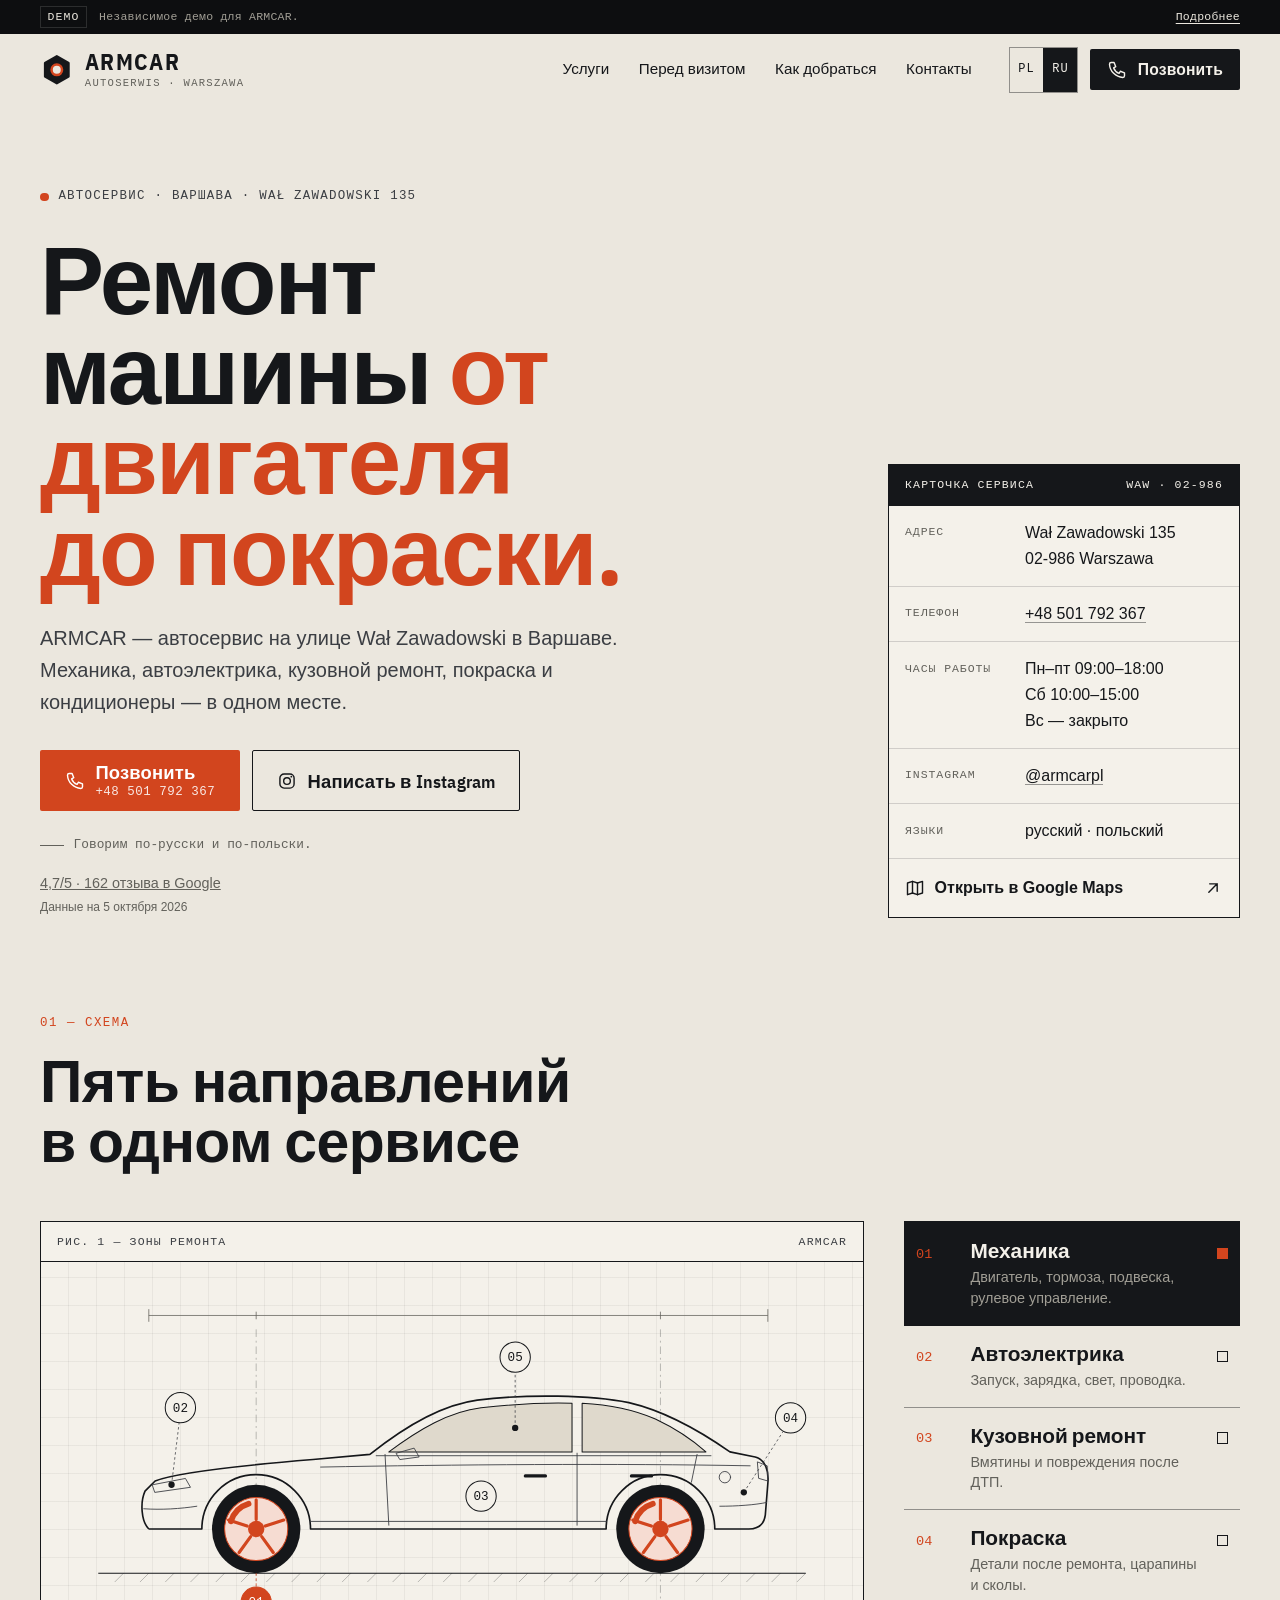
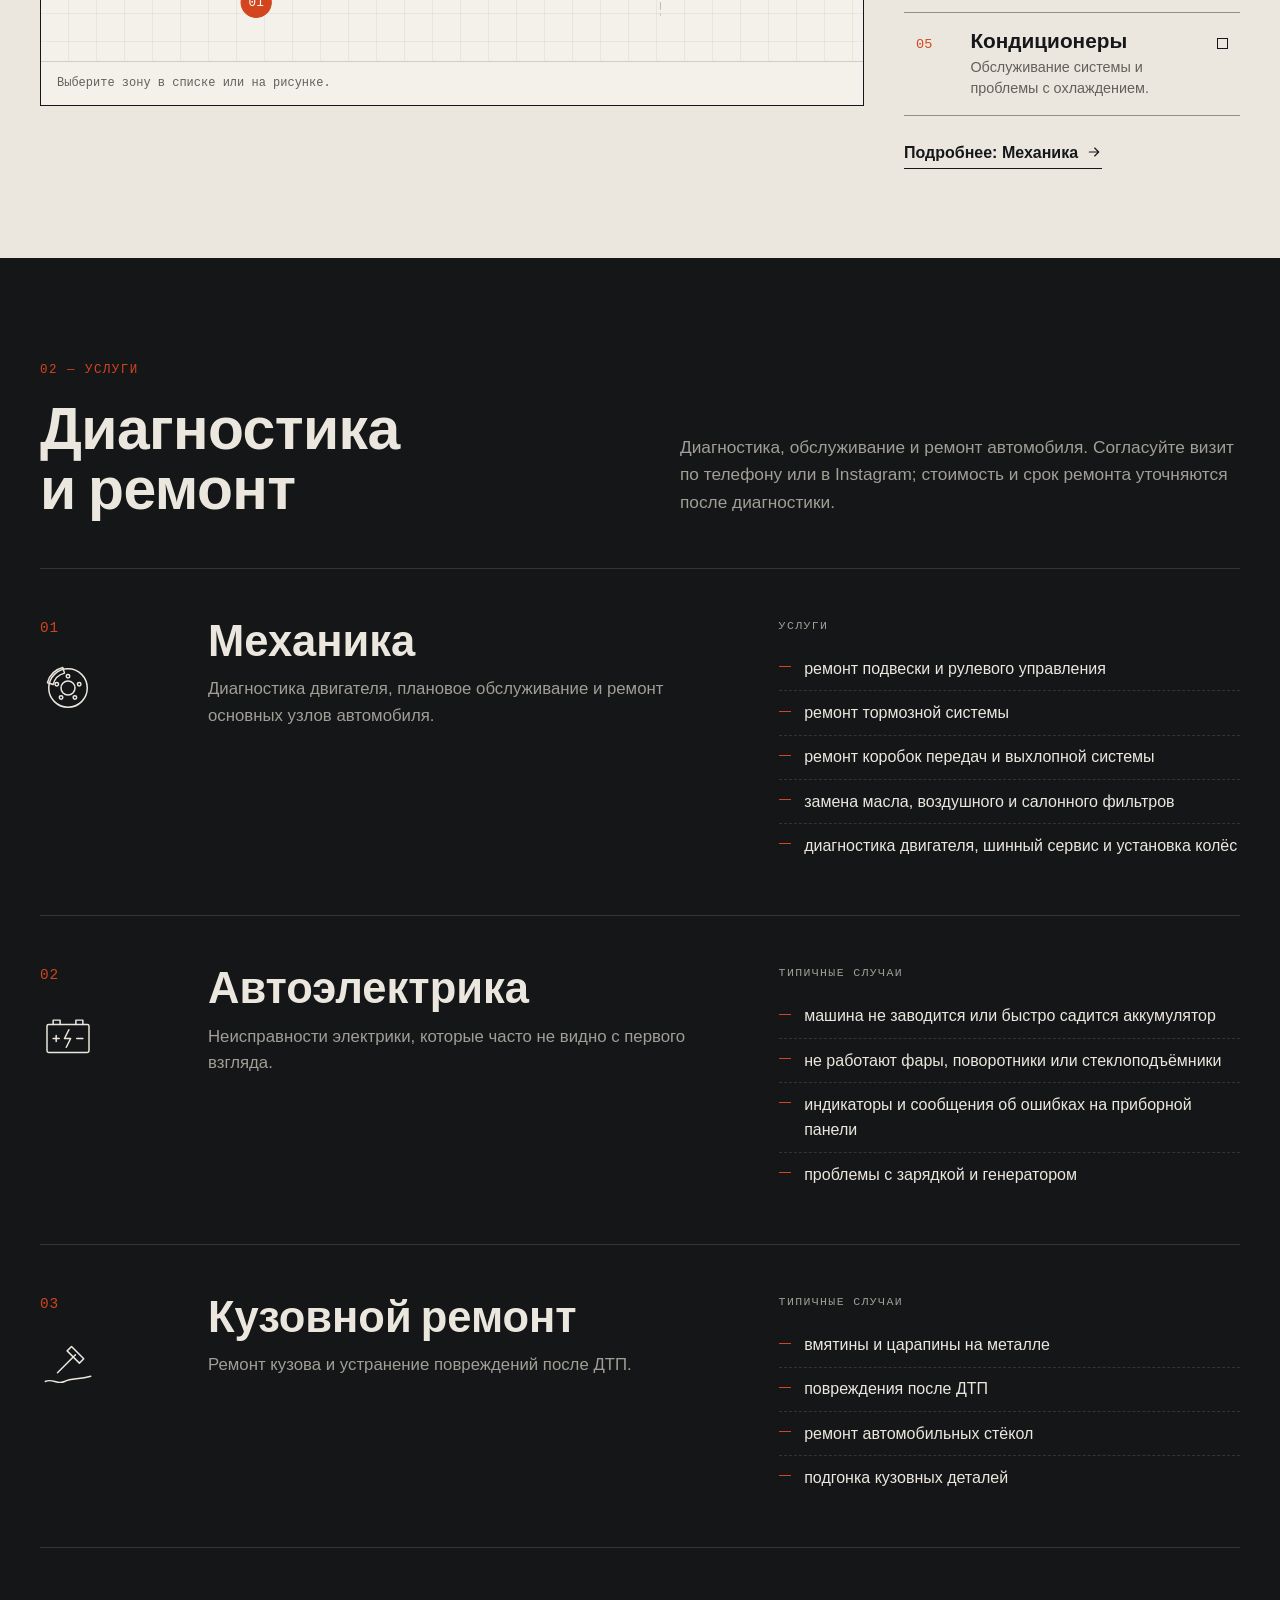
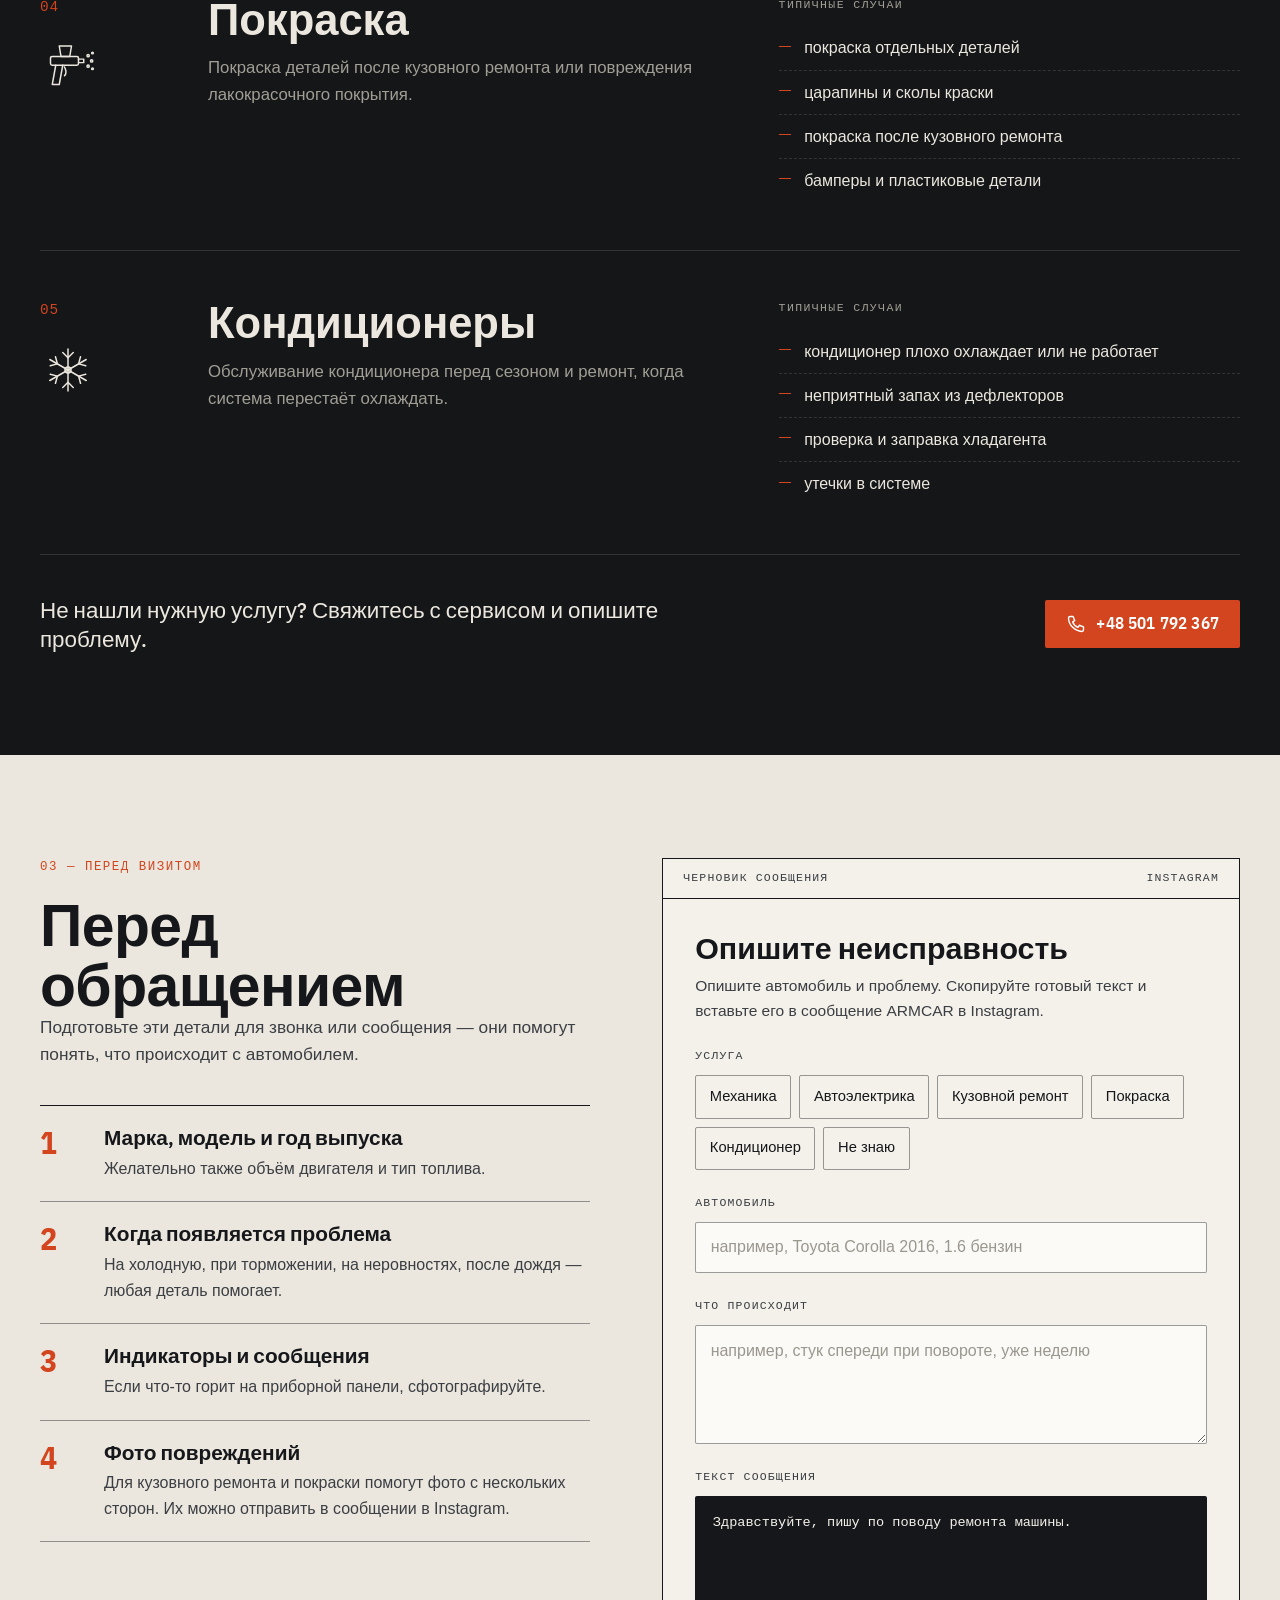
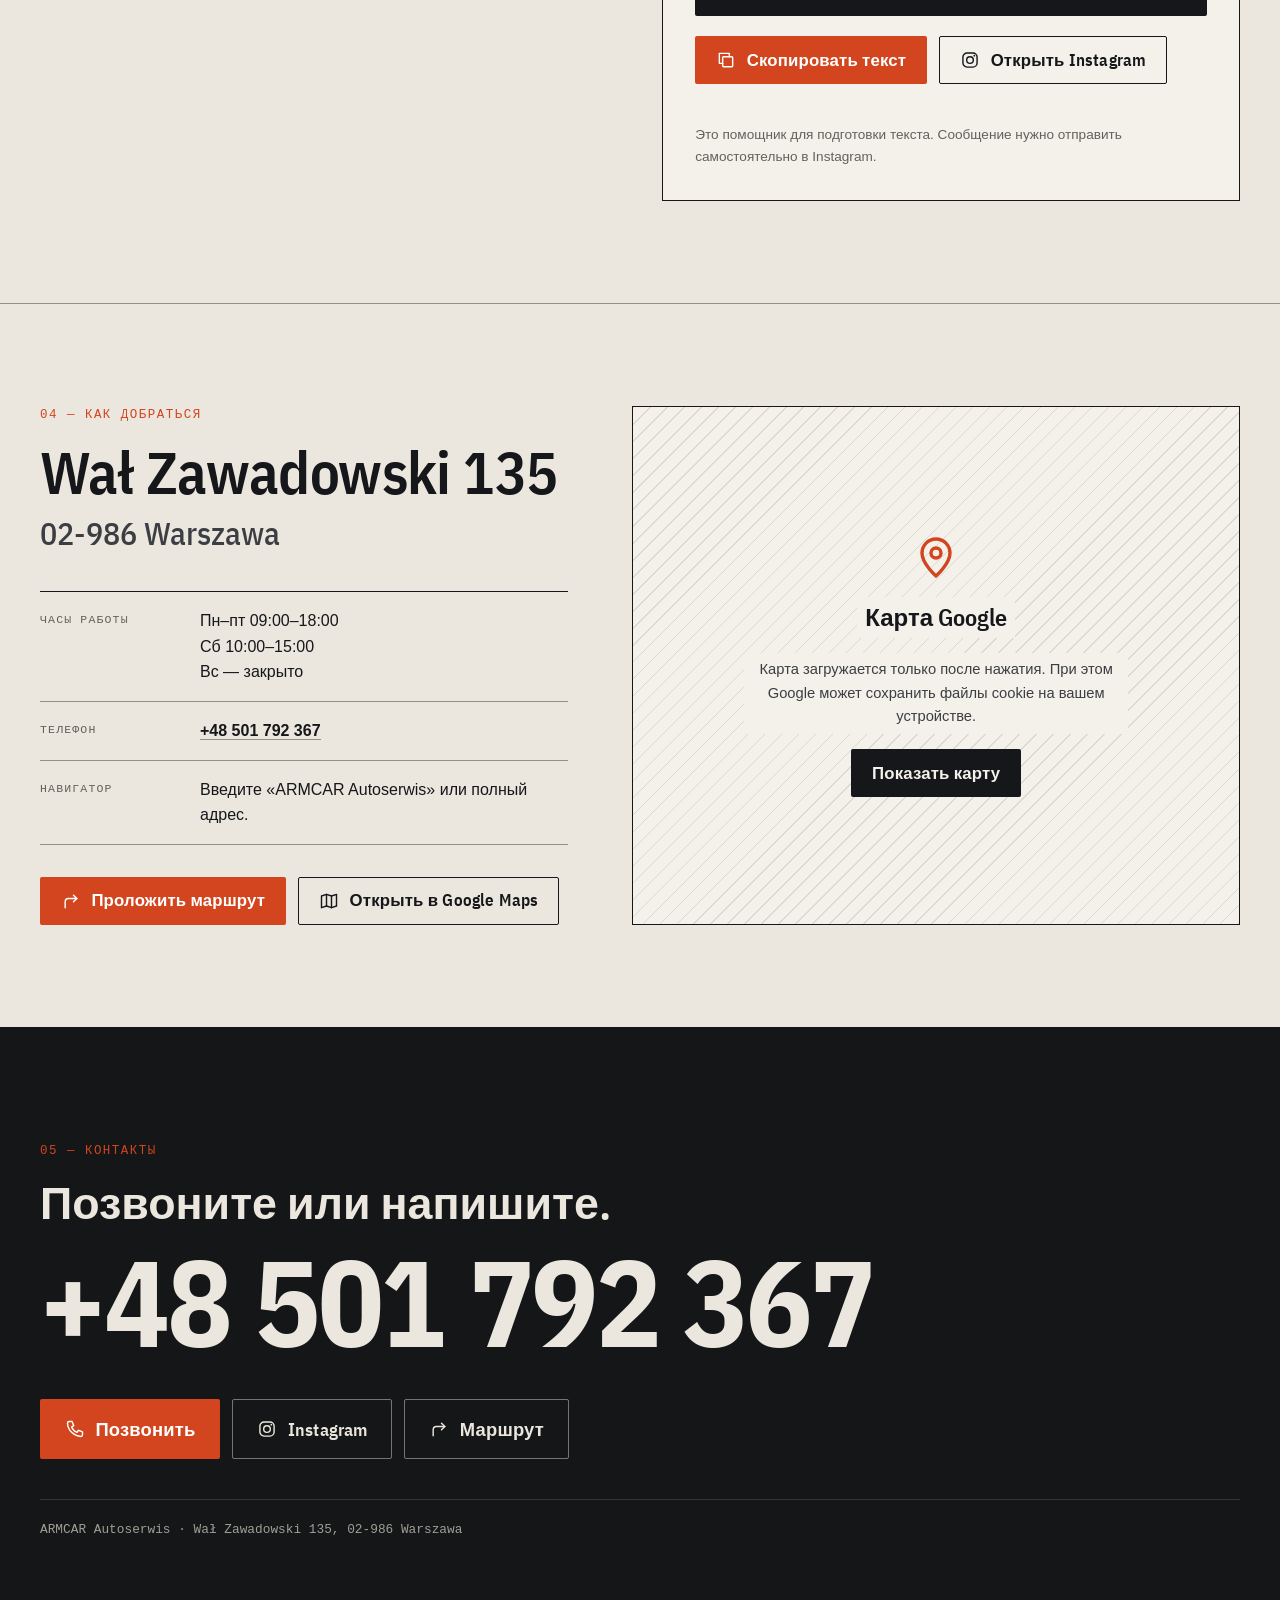
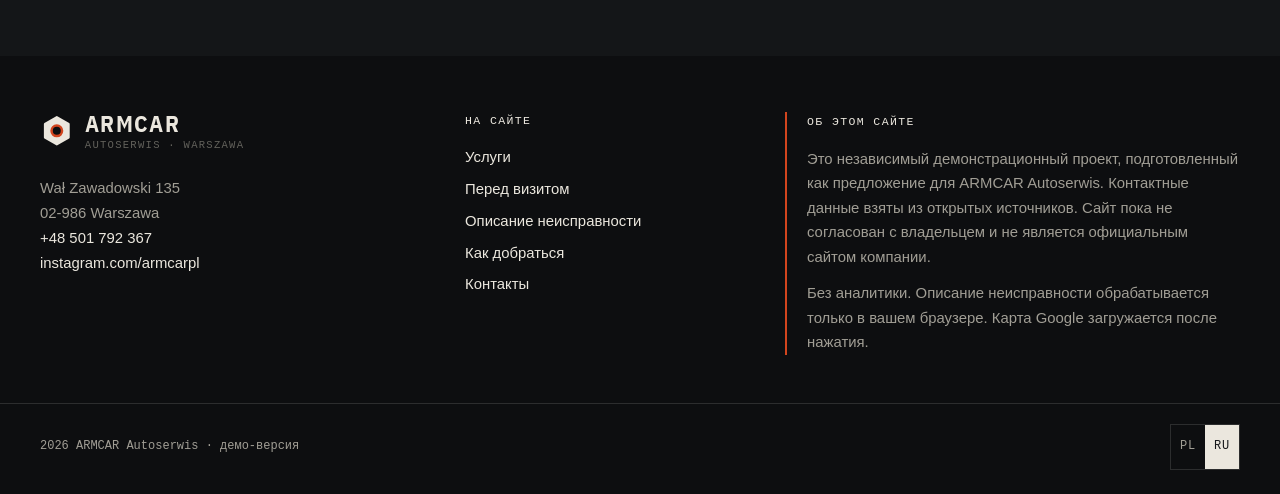
==== ru/index.html @ 7ff4144e "Build reviewed Polish and Russian ARMCAR demo" ====
<!doctype html>
<html lang="ru">
<head>
  <meta charset="utf-8">
  <meta name="viewport" content="width=device-width, initial-scale=1, viewport-fit=cover">
  <title>ARMCAR Autoserwis Варшава — механика, автоэлектрика, кузовной ремонт, покраска, кондиционеры</title>
  <meta name="description" content="ARMCAR Autoserwis, Wał Zawadowski 135, 02-986 Warszawa. Механика, автоэлектрика, кузовной ремонт, покраска и обслуживание кондиционеров. Тел. +48 501 792 367.">
  <meta name="robots" content="noindex, nofollow">
  <meta name="theme-color" content="#141618">
  <meta property="og:type" content="website">
  <meta property="og:locale" content="ru_RU">
  <meta property="og:locale:alternate" content="pl_PL">
  <meta property="og:title" content="ARMCAR Autoserwis — Варшава, Wał Zawadowski 135">
  <meta property="og:description" content="Механика, автоэлектрика, кузовной ремонт, покраска и кондиционеры в одном сервисе.">
  <link rel="icon" href="../assets/img/favicon.svg" type="image/svg+xml">
  <link rel="stylesheet" href="../assets/css/fonts.css">
  <link rel="stylesheet" href="../assets/css/styles.css">
  <script type="application/ld+json">
  {
    "@context": "https://schema.org",
    "@type": "AutoRepair",
    "name": "ARMCAR Autoserwis",
    "telephone": "+48501792367",
    "address": {
        "@type": "PostalAddress",
        "streetAddress": "Wał Zawadowski 135",
        "postalCode": "02-986",
        "addressLocality": "Warszawa",
        "addressCountry": "PL"
    },
    "hasMap": "https://www.google.com/maps/search/?api=1&query=ARMCAR%20Autoserwis&query_place_id=ChIJrZZSLTnTHkcRetHvms2TYNY",
    "sameAs": [
        "https://www.instagram.com/armcarpl/"
    ],
    "openingHoursSpecification": [
        {
            "@type": "OpeningHoursSpecification",
            "dayOfWeek": [
                "Monday",
                "Tuesday",
                "Wednesday",
                "Thursday",
                "Friday"
            ],
            "opens": "09:00",
            "closes": "18:00"
        },
        {
            "@type": "OpeningHoursSpecification",
            "dayOfWeek": "Saturday",
            "opens": "10:00",
            "closes": "15:00"
        }
    ],
    "geo": {
        "@type": "GeoCoordinates",
        "latitude": 52.1804756,
        "longitude": 21.1117846
    }
}
  </script>
  <script src="../assets/js/main.js" defer></script>
</head>
<body>
  <svg class="sprite" aria-hidden="true" focusable="false" xmlns="http://www.w3.org/2000/svg">
    <symbol id="i-phone" viewBox="0 0 24 24"><path d="M5 3h3.5l2 5-2.5 1.5a11 11 0 0 0 6.5 6.5l1.5-2.5 5 2V19a2 2 0 0 1-2 2A17 17 0 0 1 3 5a2 2 0 0 1 2-2z"/></symbol>
    <symbol id="i-route" viewBox="0 0 24 24"><path d="M5 20v-7a4 4 0 0 1 4-4h10"/><path d="M15 5l4 4-4 4"/></symbol>
    <symbol id="i-pin" viewBox="0 0 24 24"><path d="M12 21s-7-6.2-7-11.5a7 7 0 0 1 14 0C19 14.8 12 21 12 21z"/><circle cx="12" cy="9.5" r="2.5"/></symbol>
    <symbol id="i-map" viewBox="0 0 24 24"><path d="M9 4 3 6v14l6-2 6 2 6-2V4l-6 2-6-2z"/><path d="M9 4v14M15 6v14"/></symbol>
    <symbol id="i-instagram" viewBox="0 0 24 24"><rect x="3.5" y="3.5" width="17" height="17" rx="5"/><circle cx="12" cy="12" r="4"/><circle cx="17.2" cy="6.8" r="1.1" fill="currentColor" stroke="none"/></symbol>
    <symbol id="i-message" viewBox="0 0 24 24"><path d="M4 5h16v11H9l-5 4z"/></symbol>
    <symbol id="i-copy" viewBox="0 0 24 24"><rect x="8" y="8" width="12" height="12" rx="1"/><path d="M16 8V4H4v12h4"/></symbol>
    <symbol id="i-arrow" viewBox="0 0 24 24"><path d="M5 12h14M13 6l6 6-6 6"/></symbol>
    <symbol id="i-external" viewBox="0 0 24 24"><path d="M7 17 17 7M8 7h9v9"/></symbol>
    <symbol id="i-menu" viewBox="0 0 24 24"><path d="M4 7h16M4 12h16M4 17h16"/></symbol>
    <symbol id="i-close" viewBox="0 0 24 24"><path d="M6 6l12 12M18 6 6 18"/></symbol>
    <symbol id="s-mech" viewBox="0 0 64 64"><circle cx="32" cy="32" r="22"/><circle cx="32" cy="32" r="8"/><circle cx="32" cy="18.5" r="2"/><circle cx="44.8" cy="27.8" r="2"/><circle cx="39.9" cy="42.9" r="2"/><circle cx="24.1" cy="42.9" r="2"/><circle cx="19.2" cy="27.8" r="2"/><path d="M8.5 26A24.5 24.5 0 0 1 26 8.5L28 15A18 18 0 0 0 15 28Z"/></symbol>
    <symbol id="s-elec" viewBox="0 0 64 64"><rect x="8" y="20" width="48" height="32" rx="2"/><path d="M15 20v-5h8v5M41 20v-5h8v5"/><path d="M15 36h7M18.5 32.5v7M42 36h7"/><path d="M33 26l-5 10h7l-5 10"/></symbol>
    <symbol id="s-body" viewBox="0 0 64 64"><path d="M6 52c8-4 14 4 22 0s16-2 30-6"/><path d="M36 12l14 14-5 5-14-14z"/><path d="M40.5 21.5 20 42"/></symbol>
    <symbol id="s-paint" viewBox="0 0 64 64"><path d="M22 8h14l-2 12H24z"/><rect x="12" y="20" width="32" height="10" rx="2"/><path d="M44 23h6v4h-6"/><path d="M18 30l-4 22h8l4-22"/><path d="M28 32c2 4 2 8 0 10"/><circle cx="55" cy="19" r="1.3"/><circle cx="59" cy="25" r="1.3"/><circle cx="55" cy="31" r="1.3"/><circle cx="60" cy="16" r="1"/><circle cx="60" cy="34" r="1"/></symbol>
    <symbol id="s-ac" viewBox="0 0 64 64"><path d="M32 8v48M11.2 20l41.6 24M11.2 44l41.6-24"/><path d="M26 12l6 6 6-6M26 52l6-6 6 6"/><path d="M17.7 16.8 19.9 25l-8.2 2.2M46.3 47.2 44.1 39l8.2-2.2M46.3 16.8 44.1 25l8.2 2.2M17.7 47.2 19.9 39l-8.2-2.2"/><circle cx="32" cy="32" r="3.5"/></symbol>
  </svg>

  <a class="skip-link" href="#main">Перейти к содержанию</a>

  <div class="demo-bar">
    <div class="container demo-bar__inner">
      <span class="demo-bar__tag">Demo</span>
      <p class="demo-bar__text">Независимое демо для ARMCAR.</p>
      <a href="#o-sajte">Подробнее</a>
    </div>
  </div>

  <header class="site-header" data-header>
    <div class="container site-header__inner">
      <a class="brand" href="#top" aria-label="ARMCAR Autoserwis — начало страницы">
        <svg class="brand__mark" viewBox="0 0 32 32" aria-hidden="true"><polygon class="brand__nut" points="16,3 27.3,9.5 27.3,22.5 16,29 4.7,22.5 4.7,9.5"/><circle class="brand__hole" cx="16" cy="16" r="5"/></svg>
        <span class="brand__text">
          <span class="brand__name">ARMCAR</span>
          <span class="brand__sub">Autoserwis · Warszawa</span>
        </span>
      </a>

      <nav class="site-nav" id="site-nav" aria-label="Основная навигация" data-menu>
        <ul class="site-nav__list">
          <li><a href="#uslugi">Услуги</a></li>
          <li><a href="#pered-vizitom">Перед визитом</a></li>
          <li><a href="#kak-dobratsya">Как добраться</a></li>
          <li><a href="#kontakty">Контакты</a></li>
        </ul>
      </nav>

      <div class="site-header__actions">
        <div class="lang" aria-label="Язык сайта">
          <a href="../index.html" lang="pl" hreflang="pl">PL</a>
          <a href="index.html" lang="ru" aria-current="true">RU</a>
        </div>
        <a class="button button--dark button--compact site-header__call" href="tel:+48501792367">
          <svg class="icon" aria-hidden="true"><use href="#i-phone"/></svg>
          Позвонить
        </a>
        <button class="menu-toggle" type="button" aria-expanded="false" aria-controls="site-nav" data-menu-toggle>
          <span class="visually-hidden">Меню</span>
          <svg class="icon icon--open" aria-hidden="true"><use href="#i-menu"/></svg>
          <svg class="icon icon--close" aria-hidden="true"><use href="#i-close"/></svg>
        </button>
      </div>
    </div>
  </header>

  <main id="main">
    <section class="hero" id="top" aria-labelledby="hero-title">
      <div class="container hero__grid">
        <div class="hero__intro">
          <p class="eyebrow"><span class="eyebrow__dot"></span>Автосервис · Варшава · Wał Zawadowski 135</p>
          <h1 class="hero__title" id="hero-title">Ремонт машины <span class="hero__accent">от двигателя до покраски.</span></h1>
          <p class="hero__lead">ARMCAR — автосервис на улице Wał Zawadowski в Варшаве. Механика, автоэлектрика, кузовной ремонт, покраска и кондиционеры — в одном месте.</p>
          <div class="hero__actions">
            <a class="button button--primary button--large" href="tel:+48501792367">
              <svg class="icon" aria-hidden="true"><use href="#i-phone"/></svg>
              <span class="button__stack"><span>Позвонить</span><span class="button__meta">+48 501 792 367</span></span>
            </a>
            <a class="button button--ghost button--large" href="https://www.instagram.com/armcarpl/" target="_blank" rel="noopener">
              <svg class="icon" aria-hidden="true"><use href="#i-instagram"/></svg>
              Написать в Instagram
            </a>
          </div>
          <p class="hero__note">Говорим по-русски и по-польски.</p>
          <p class="hero__rating"><a href="https://www.google.com/maps/search/?api=1&amp;query=ARMCAR%20Autoserwis&amp;query_place_id=ChIJrZZSLTnTHkcRetHvms2TYNY" target="_blank" rel="noopener">4,7/5 · 162 отзыва в Google</a><br><small>Данные на 5 октября 2026</small></p>
        </div>

        <aside class="job-card" aria-label="Контакты сервиса">
          <div class="job-card__head"><span>Карточка сервиса</span><span>WAW · 02-986</span></div>
          <dl>
            <div class="job-card__row"><dt>Адрес</dt><dd>Wał Zawadowski 135<br>02-986 Warszawa</dd></div>
            <div class="job-card__row"><dt>Телефон</dt><dd><a href="tel:+48501792367">+48 501 792 367</a></dd></div>
            <div class="job-card__row"><dt>Часы работы</dt><dd>Пн–пт 09:00–18:00<br>Сб 10:00–15:00<br>Вс — закрыто</dd></div>
            <div class="job-card__row"><dt>Instagram</dt><dd><a href="https://www.instagram.com/armcarpl/" target="_blank" rel="noopener">@armcarpl</a></dd></div>
            <div class="job-card__row"><dt>Языки</dt><dd>русский · польский</dd></div>
          </dl>
          <a class="job-card__link" href="https://www.google.com/maps/search/?api=1&amp;query=ARMCAR%20Autoserwis&amp;query_place_id=ChIJrZZSLTnTHkcRetHvms2TYNY" target="_blank" rel="noopener">
            <svg class="icon" aria-hidden="true"><use href="#i-map"/></svg>
            Открыть в Google Maps
            <svg class="icon" aria-hidden="true"><use href="#i-external"/></svg>
          </a>
        </aside>
      </div>
    </section>

    <section class="diagram" id="shema" aria-labelledby="diagram-title" data-diagram>
      <div class="container">
        <div class="section-head">
          <p class="section-label">01 — Схема</p>
          <h2 class="section-title" id="diagram-title">Пять направлений в одном сервисе</h2>
        </div>

        <div class="diagram__grid">
          <figure class="diagram__figure">
            <div class="diagram__bar"><span>Рис. 1 — зоны ремонта</span><span>ARMCAR</span></div>
            <div class="diagram__canvas">
              <svg class="car" viewBox="0 0 1200 530" role="img" aria-labelledby="car-title car-desc" xmlns="http://www.w3.org/2000/svg">
                <title id="car-title">Схема автомобиля</title>
                <desc id="car-desc">Технический рисунок машины с отмеченными зонами: механика, автоэлектрика, кузовной ремонт, покраска и кондиционер.</desc>
                <g aria-hidden="true">
                  <path class="car__dim" d="M120 34H1100M120 24V44M1100 24V44M290 28V40M930 28V40"/>
                  <path class="car__axis" d="M290 56V512M930 56V512"/>
                  <path class="car__ground" d="M40 442H1160"/>
                  <path class="car__hatch" d="M80 442l-14 14M120 442l-14 14M160 442l-14 14M200 442l-14 14M240 442l-14 14M280 442l-14 14M320 442l-14 14M360 442l-14 14M400 442l-14 14M440 442l-14 14M480 442l-14 14M520 442l-14 14M560 442l-14 14M600 442l-14 14M640 442l-14 14M680 442l-14 14M720 442l-14 14M760 442l-14 14M800 442l-14 14M840 442l-14 14M880 442l-14 14M920 442l-14 14M960 442l-14 14M1000 442l-14 14M1040 442l-14 14M1080 442l-14 14M1120 442l-14 14M1160 442l-14 14"/>

                  <path class="car__zone" data-zone="2" d="M120 372C108 360 106 330 114 312L130 296C160 284 260 272 380 262L470 254L494 254L500 366L376 372A86 86 0 0 0 204 372Z"/>
                  <path class="car__zone" data-zone="3" d="M494 254L984 254L978 300A86 86 0 0 0 846 354L844 366L500 366Z"/>
                  <path class="car__zone" data-zone="4" d="M984 254L1040 250L1080 258C1096 262 1102 280 1100 300L1096 350C1094 364 1086 372 1070 372L1016 372A86 86 0 0 0 978 300Z"/>
                  <g class="car__zone" data-zone="5">
                    <path class="car__glass" d="M500 250C548 214 596 186 646 180C700 174 752 172 790 173L790 250Z"/>
                    <path class="car__glass" d="M806 173C846 175 890 184 922 198C956 214 984 234 1002 250L806 250Z"/>
                  </g>

                  <path class="car__body" pathLength="1" d="M120 372C108 360 106 330 114 312L130 296C160 284 260 272 380 262L470 254C520 214 580 176 640 168C720 158 820 160 880 172C940 186 1000 222 1040 250L1080 258C1096 262 1102 280 1100 300L1096 350C1094 364 1086 372 1070 372L1016 372A86 86 0 0 0 844 372L376 372A86 86 0 0 0 204 372Z"/>
                  <path class="car__detail" d="M494 254L500 366M798 252V366M988 254L979 298M392 274C600 270 860 268 1072 272M480 256H1010M376 360H844M112 340C140 342 170 340 196 336M1098 330C1080 334 1050 336 1024 336M126 302L178 292L186 306L130 314ZM1084 266L1099 272L1100 296L1086 292ZM512 252L540 244L548 258L518 262Z"/>
                  <circle class="car__detail" cx="1032" cy="290" r="9"/>
                  <path class="car__handle" d="M716 288H748M884 288H916"/>

                  <g class="car__wheels" data-zone="1">
                    <g transform="translate(290 372)">
                      <circle class="car__tire" r="70"/>
                      <circle class="car__rim" r="50"/>
                      <path class="car__caliper" d="M-40 -12A42 42 0 0 1 -12 -40"/>
                      <path class="car__spokes" d="M0 -15V-46M14.3 -4.6L43.7 -14.2M8.8 12.1L27 37.2M-8.8 12.1L-27 37.2M-14.3 -4.6L-43.7 -14.2"/>
                      <circle class="car__hub" r="13"/>
                    </g>
                    <g transform="translate(930 372)">
                      <circle class="car__tire" r="70"/>
                      <circle class="car__rim" r="50"/>
                      <path class="car__caliper" d="M-40 -12A42 42 0 0 1 -12 -40"/>
                      <path class="car__spokes" d="M0 -15V-46M14.3 -4.6L43.7 -14.2M8.8 12.1L27 37.2M-8.8 12.1L-27 37.2M-14.3 -4.6L-43.7 -14.2"/>
                      <circle class="car__hub" r="13"/>
                    </g>
                  </g>

                  <g class="car__marker" data-zone="1">
                    <path class="car__leader" d="M290 442V464"/>
                    <circle class="car__tag" cx="290" cy="488" r="24"/>
                    <text class="car__tag-text" x="290" y="489" text-anchor="middle" dominant-baseline="middle">01</text>
                  </g>
                  <g class="car__marker" data-zone="2">
                    <path class="car__leader" d="M156 302L168 204"/>
                    <circle class="car__target" cx="156" cy="302" r="5"/>
                    <circle class="car__tag" cx="170" cy="180" r="24"/>
                    <text class="car__tag-text" x="170" y="181" text-anchor="middle" dominant-baseline="middle">02</text>
                  </g>
                  <g class="car__marker" data-zone="3">
                    <circle class="car__tag" cx="646" cy="320" r="24"/>
                    <text class="car__tag-text" x="646" y="321" text-anchor="middle" dominant-baseline="middle">03</text>
                  </g>
                  <g class="car__marker" data-zone="4">
                    <path class="car__leader" d="M1062 314L1124 218"/>
                    <circle class="car__target" cx="1062" cy="314" r="5"/>
                    <circle class="car__tag" cx="1136" cy="196" r="24"/>
                    <text class="car__tag-text" x="1136" y="197" text-anchor="middle" dominant-baseline="middle">04</text>
                  </g>
                  <g class="car__marker" data-zone="5">
                    <path class="car__leader" d="M700 212V124"/>
                    <circle class="car__target" cx="700" cy="212" r="5"/>
                    <circle class="car__tag" cx="700" cy="100" r="24"/>
                    <text class="car__tag-text" x="700" y="101" text-anchor="middle" dominant-baseline="middle">05</text>
                  </g>
                </g>
              </svg>
            </div>
            <figcaption class="diagram__caption">Выберите зону в списке или на рисунке.</figcaption>
          </figure>

          <div class="diagram__side">
            <ul class="legend">
              <li>
                <button class="legend__button" type="button" data-zone-button="1" data-service-id="mehanika" aria-pressed="false">
                  <span class="legend__num">01</span>
                  <span><span class="legend__title">Механика</span><span class="legend__desc">Двигатель, тормоза, подвеска, рулевое управление.</span></span>
                  <span class="legend__mark" aria-hidden="true"></span>
                </button>
              </li>
              <li>
                <button class="legend__button" type="button" data-zone-button="2" data-service-id="avtoelektrika" aria-pressed="false">
                  <span class="legend__num">02</span>
                  <span><span class="legend__title">Автоэлектрика</span><span class="legend__desc">Запуск, зарядка, свет, проводка.</span></span>
                  <span class="legend__mark" aria-hidden="true"></span>
                </button>
              </li>
              <li>
                <button class="legend__button" type="button" data-zone-button="3" data-service-id="kuzovnoj-remont" aria-pressed="false">
                  <span class="legend__num">03</span>
                  <span><span class="legend__title">Кузовной ремонт</span><span class="legend__desc">Вмятины и повреждения после ДТП.</span></span>
                  <span class="legend__mark" aria-hidden="true"></span>
                </button>
              </li>
              <li>
                <button class="legend__button" type="button" data-zone-button="4" data-service-id="pokraska" aria-pressed="false">
                  <span class="legend__num">04</span>
                  <span><span class="legend__title">Покраска</span><span class="legend__desc">Детали после ремонта, царапины и сколы.</span></span>
                  <span class="legend__mark" aria-hidden="true"></span>
                </button>
              </li>
              <li>
                <button class="legend__button" type="button" data-zone-button="5" data-service-id="kondicionery" aria-pressed="false">
                  <span class="legend__num">05</span>
                  <span><span class="legend__title">Кондиционеры</span><span class="legend__desc">Обслуживание системы и проблемы с охлаждением.</span></span>
                  <span class="legend__mark" aria-hidden="true"></span>
                </button>
              </li>
            </ul>
            <p class="diagram__more"><a class="text-link" data-service-link href="#mehanika"><span data-service-label>Подробнее: механика</span><svg class="icon" aria-hidden="true"><use href="#i-arrow"/></svg></a></p>
          </div>
        </div>
      </div>
    </section>

    <section class="services" id="uslugi" aria-labelledby="services-title">
      <div class="container">
        <div class="section-head section-head--split">
          <div>
            <p class="section-label">02 — Услуги</p>
            <h2 class="section-title" id="services-title">Диагностика и ремонт</h2>
          </div>
          <p class="section-intro">Диагностика, обслуживание и ремонт автомобиля. Согласуйте визит по телефону или в Instagram; стоимость и срок ремонта уточняются после диагностики.</p>
        </div>

        <div class="service-list">
          <article class="service" id="mehanika">
            <div class="service__index">
              <span class="service__num">01</span>
              <svg class="icon icon--service" aria-hidden="true"><use href="#s-mech"/></svg>
            </div>
            <div class="service__main">
              <h3 class="service__title">Механика</h3>
              <p>Диагностика двигателя, плановое обслуживание и ремонт основных узлов автомобиля.</p>
            </div>
            <div class="service__scope">
              <h4 class="service__label">Услуги</h4>
              <ul class="service__items">
                <li>ремонт подвески и рулевого управления</li>
                <li>ремонт тормозной системы</li>
                <li>ремонт коробок передач и выхлопной системы</li>
                <li>замена масла, воздушного и салонного фильтров</li>
                <li>диагностика двигателя, шинный сервис и установка колёс</li>
              </ul>
            </div>
          </article>

          <article class="service" id="avtoelektrika">
            <div class="service__index">
              <span class="service__num">02</span>
              <svg class="icon icon--service" aria-hidden="true"><use href="#s-elec"/></svg>
            </div>
            <div class="service__main">
              <h3 class="service__title">Автоэлектрика</h3>
              <p>Неисправности электрики, которые часто не видно с первого взгляда.</p>
            </div>
            <div class="service__scope">
              <h4 class="service__label">Типичные случаи</h4>
              <ul class="service__items">
                <li>машина не заводится или быстро садится аккумулятор</li>
                <li>не работают фары, поворотники или стеклоподъёмники</li>
                <li>индикаторы и сообщения об ошибках на приборной панели</li>
                <li>проблемы с зарядкой и генератором</li>
              </ul>
            </div>
          </article>

          <article class="service" id="kuzovnoj-remont">
            <div class="service__index">
              <span class="service__num">03</span>
              <svg class="icon icon--service" aria-hidden="true"><use href="#s-body"/></svg>
            </div>
            <div class="service__main">
              <h3 class="service__title">Кузовной ремонт</h3>
              <p>Ремонт кузова и устранение повреждений после ДТП.</p>
            </div>
            <div class="service__scope">
              <h4 class="service__label">Типичные случаи</h4>
              <ul class="service__items">
                <li>вмятины и царапины на металле</li>
                <li>повреждения после ДТП</li>
                <li>ремонт автомобильных стёкол</li>
                <li>подгонка кузовных деталей</li>
              </ul>
            </div>
          </article>

          <article class="service" id="pokraska">
            <div class="service__index">
              <span class="service__num">04</span>
              <svg class="icon icon--service" aria-hidden="true"><use href="#s-paint"/></svg>
            </div>
            <div class="service__main">
              <h3 class="service__title">Покраска</h3>
              <p>Покраска деталей после кузовного ремонта или повреждения лакокрасочного покрытия.</p>
            </div>
            <div class="service__scope">
              <h4 class="service__label">Типичные случаи</h4>
              <ul class="service__items">
                <li>покраска отдельных деталей</li>
                <li>царапины и сколы краски</li>
                <li>покраска после кузовного ремонта</li>
                <li>бамперы и пластиковые детали</li>
              </ul>
            </div>
          </article>

          <article class="service" id="kondicionery">
            <div class="service__index">
              <span class="service__num">05</span>
              <svg class="icon icon--service" aria-hidden="true"><use href="#s-ac"/></svg>
            </div>
            <div class="service__main">
              <h3 class="service__title">Кондиционеры</h3>
              <p>Обслуживание кондиционера перед сезоном и ремонт, когда система перестаёт охлаждать.</p>
            </div>
            <div class="service__scope">
              <h4 class="service__label">Типичные случаи</h4>
              <ul class="service__items">
                <li>кондиционер плохо охлаждает или не работает</li>
                <li>неприятный запах из дефлекторов</li>
                <li>проверка и заправка хладагента</li>
                <li>утечки в системе</li>
              </ul>
            </div>
          </article>
        </div>

        <div class="services__footer">
          <p>Не нашли нужную услугу? Свяжитесь с сервисом и опишите проблему.</p>
          <a class="button button--primary" href="tel:+48501792367">
            <svg class="icon" aria-hidden="true"><use href="#i-phone"/></svg>
            +48 501 792 367
          </a>
        </div>
      </div>
    </section>

    <section class="prep" id="pered-vizitom" aria-labelledby="prep-title">
      <div class="container prep__grid">
        <div class="prep__intro">
          <p class="section-label">03 — Перед визитом</p>
          <h2 class="section-title" id="prep-title">Перед обращением</h2>
          <p class="section-intro">Подготовьте эти детали для звонка или сообщения — они помогут понять, что происходит с автомобилем.</p>
          <ol class="checklist">
            <li class="checklist__item">
              <span class="checklist__num">1</span>
              <div><h3 class="checklist__title">Марка, модель и год выпуска</h3><p>Желательно также объём двигателя и тип топлива.</p></div>
            </li>
            <li class="checklist__item">
              <span class="checklist__num">2</span>
              <div><h3 class="checklist__title">Когда появляется проблема</h3><p>На холодную, при торможении, на неровностях, после дождя — любая деталь помогает.</p></div>
            </li>
            <li class="checklist__item">
              <span class="checklist__num">3</span>
              <div><h3 class="checklist__title">Индикаторы и сообщения</h3><p>Если что-то горит на приборной панели, сфотографируйте.</p></div>
            </li>
            <li class="checklist__item">
              <span class="checklist__num">4</span>
              <div><h3 class="checklist__title">Фото повреждений</h3><p>Для кузовного ремонта и покраски помогут фото с нескольких сторон. Их можно отправить в сообщении в Instagram.</p></div>
            </li>
          </ol>
        </div>

        <form class="builder" id="soobshchenie" aria-labelledby="builder-title" data-builder novalidate>
          <div class="builder__head"><span>Черновик сообщения</span><span>Instagram</span></div>
          <div class="builder__body">
            <h3 class="builder__title" id="builder-title">Опишите неисправность</h3>
            <p class="builder__text">Опишите автомобиль и проблему. Скопируйте готовый текст и вставьте его в сообщение ARMCAR в Instagram.</p>

            <fieldset class="field">
              <legend class="field__label">Услуга</legend>
              <div class="chips">
                <label class="chip"><input class="chip__input" type="radio" name="area" value="Механика"><span class="chip__label">Механика</span></label>
                <label class="chip"><input class="chip__input" type="radio" name="area" value="Автоэлектрика"><span class="chip__label">Автоэлектрика</span></label>
                <label class="chip"><input class="chip__input" type="radio" name="area" value="Кузовной ремонт"><span class="chip__label">Кузовной ремонт</span></label>
                <label class="chip"><input class="chip__input" type="radio" name="area" value="Покраска"><span class="chip__label">Покраска</span></label>
                <label class="chip"><input class="chip__input" type="radio" name="area" value="Кондиционер"><span class="chip__label">Кондиционер</span></label>
                <label class="chip"><input class="chip__input" type="radio" name="area" value="Не знаю"><span class="chip__label">Не знаю</span></label>
              </div>
            </fieldset>

            <div class="field">
              <label class="field__label" for="car">Автомобиль</label>
              <input class="field__input" id="car" name="car" type="text" autocomplete="off" placeholder="например, Toyota Corolla 2016, 1.6 бензин">
            </div>

            <div class="field">
              <label class="field__label" for="issue">Что происходит</label>
              <textarea class="field__input field__input--area" id="issue" name="issue" rows="4" placeholder="например, стук спереди при повороте, уже неделю"></textarea>
            </div>

<div class="field" data-js-only>
              <p class="field__label" id="preview-label">Текст сообщения</p>
              <div class="builder__preview" data-preview aria-labelledby="preview-label"></div>
            </div>

            <div class="builder__actions">
              <button class="button button--primary" type="button" data-copy data-js-only>
                <svg class="icon" aria-hidden="true"><use href="#i-copy"/></svg>
                Скопировать текст
              </button>
              <a class="button button--ghost" href="https://www.instagram.com/armcarpl/" target="_blank" rel="noopener">
                <svg class="icon" aria-hidden="true"><use href="#i-instagram"/></svg>
                Открыть Instagram
              </a>
            </div>
            <p class="builder__status" role="status" aria-live="polite" data-status></p>
            <p class="builder__disclaimer">Это помощник для подготовки текста. Сообщение нужно отправить самостоятельно в Instagram.</p>
          </div>
        </form>
      </div>
    </section>

    <section class="location" id="kak-dobratsya" aria-labelledby="location-title">
      <div class="container location__grid">
        <div class="location__info">
          <p class="section-label">04 — Как добраться</p>
          <h2 class="section-title" id="location-title">Wał Zawadowski 135</h2>
          <p class="location__city">02-986 Warszawa</p>
          <dl class="facts">
            <div class="facts__row"><dt>Часы работы</dt><dd>Пн–пт 09:00–18:00<br>Сб 10:00–15:00<br>Вс — закрыто</dd></div>
            <div class="facts__row"><dt>Телефон</dt><dd><a href="tel:+48501792367">+48 501 792 367</a></dd></div>
            <div class="facts__row"><dt>Навигатор</dt><dd>Введите «ARMCAR Autoserwis» или полный адрес.</dd></div>
          </dl>
          <div class="location__actions">
            <a class="button button--primary" href="https://www.google.com/maps/dir/?api=1&amp;destination=ARMCAR%20Autoserwis%2C%20Wa%C5%82%20Zawadowski%20135%2C%2002-986%20Warszawa&amp;destination_place_id=ChIJrZZSLTnTHkcRetHvms2TYNY" target="_blank" rel="noopener">
              <svg class="icon" aria-hidden="true"><use href="#i-route"/></svg>
              Проложить маршрут
            </a>
            <a class="button button--ghost" href="https://www.google.com/maps/search/?api=1&amp;query=ARMCAR%20Autoserwis&amp;query_place_id=ChIJrZZSLTnTHkcRetHvms2TYNY" target="_blank" rel="noopener">
              <svg class="icon" aria-hidden="true"><use href="#i-map"/></svg>
              Открыть в Google Maps
            </a>
          </div>
        </div>

        <div class="map" data-map data-map-src="https://maps.google.com/maps?q=ARMCAR%20Autoserwis%2C%20Wa%C5%82%20Zawadowski%20135%2C%2002-986%20Warszawa&amp;z=15&amp;hl=ru&amp;output=embed">
          <div class="map__placeholder" data-map-placeholder>
            <svg class="icon map__pin" aria-hidden="true"><use href="#i-pin"/></svg>
            <p class="map__title">Карта Google</p>
            <p class="map__text">Карта загружается только после нажатия. При этом Google может сохранить файлы cookie на вашем устройстве.</p>
            <button class="button button--dark" type="button" data-map-load data-js-only>Показать карту</button>
          </div>
        </div>
      </div>
    </section>

    <section class="contact" id="kontakty" aria-labelledby="contact-title">
      <div class="container">
        <p class="section-label">05 — Контакты</p>
        <h2 class="contact__title" id="contact-title">Позвоните или напишите.</h2>
        <a class="contact__phone" href="tel:+48501792367">+48 501 792 367</a>
        <div class="contact__actions">
          <a class="button button--primary button--large" href="tel:+48501792367">
            <svg class="icon" aria-hidden="true"><use href="#i-phone"/></svg>
            Позвонить
          </a>
          <a class="button button--ghost-light button--large" href="https://www.instagram.com/armcarpl/" target="_blank" rel="noopener">
            <svg class="icon" aria-hidden="true"><use href="#i-instagram"/></svg>
            Instagram
          </a>
          <a class="button button--ghost-light button--large" href="https://www.google.com/maps/dir/?api=1&amp;destination=ARMCAR%20Autoserwis%2C%20Wa%C5%82%20Zawadowski%20135%2C%2002-986%20Warszawa&amp;destination_place_id=ChIJrZZSLTnTHkcRetHvms2TYNY" target="_blank" rel="noopener">
            <svg class="icon" aria-hidden="true"><use href="#i-route"/></svg>
            Маршрут
          </a>
        </div>
        <p class="contact__address">ARMCAR Autoserwis · Wał Zawadowski 135, 02-986 Warszawa</p>
      </div>
    </section>
  </main>

  <footer class="site-footer">
    <div class="container site-footer__grid">
      <div>
        <a class="brand" href="#top" aria-label="ARMCAR Autoserwis — начало страницы">
          <svg class="brand__mark" viewBox="0 0 32 32" aria-hidden="true"><polygon class="brand__nut" points="16,3 27.3,9.5 27.3,22.5 16,29 4.7,22.5 4.7,9.5"/><circle class="brand__hole" cx="16" cy="16" r="5"/></svg>
          <span class="brand__text">
            <span class="brand__name">ARMCAR</span>
            <span class="brand__sub">Autoserwis · Warszawa</span>
          </span>
        </a>
        <address class="site-footer__address">
          Wał Zawadowski 135<br>
          02-986 Warszawa<br>
          <a href="tel:+48501792367">+48 501 792 367</a><br>
          <a href="https://www.instagram.com/armcarpl/" target="_blank" rel="noopener">instagram.com/armcarpl</a>
        </address>
      </div>

      <nav aria-label="Подвал">
        <h2 class="site-footer__heading">На сайте</h2>
        <ul class="site-footer__links">
          <li><a href="#uslugi">Услуги</a></li>
          <li><a href="#pered-vizitom">Перед визитом</a></li>
          <li><a href="#soobshchenie">Описание неисправности</a></li>
          <li><a href="#kak-dobratsya">Как добраться</a></li>
          <li><a href="#kontakty">Контакты</a></li>
        </ul>
      </nav>

      <div class="site-footer__about" id="o-sajte">
        <h2 class="site-footer__heading">Об этом сайте</h2>
        <p>Это независимый демонстрационный проект, подготовленный как предложение для ARMCAR Autoserwis. Контактные данные взяты из открытых источников. Сайт пока не согласован с владельцем и не является официальным сайтом компании.</p>
        <p>Без аналитики. Описание неисправности обрабатывается только в вашем браузере. Карта Google загружается после нажатия.</p>
      </div>
    </div>

    <div class="container site-footer__bottom">
      <span><span data-year>2026</span> ARMCAR Autoserwis · демо-версия</span>
      <div class="lang lang--footer" aria-label="Язык сайта">
        <a href="../index.html" lang="pl" hreflang="pl">PL</a>
        <a href="index.html" lang="ru" aria-current="true">RU</a>
      </div>
    </div>
  </footer>

  <nav class="action-bar" aria-label="Быстрая связь">
    <a class="action-bar__link action-bar__link--primary" href="tel:+48501792367">
      <svg class="icon" aria-hidden="true"><use href="#i-phone"/></svg>
      Позвонить
    </a>
    <a class="action-bar__link" href="https://www.google.com/maps/dir/?api=1&amp;destination=ARMCAR%20Autoserwis%2C%20Wa%C5%82%20Zawadowski%20135%2C%2002-986%20Warszawa&amp;destination_place_id=ChIJrZZSLTnTHkcRetHvms2TYNY" target="_blank" rel="noopener">
      <svg class="icon" aria-hidden="true"><use href="#i-route"/></svg>
      Маршрут
    </a>
    <a class="action-bar__link" href="https://www.instagram.com/armcarpl/" target="_blank" rel="noopener">
      <svg class="icon" aria-hidden="true"><use href="#i-instagram"/></svg>
      Instagram
    </a>
  </nav>
</body>
</html>
---- assets/css/fonts.css ----
@font-face {
  font-family: 'IBM Plex Mono';
  font-style: normal;
  font-weight: 400;
  font-display: swap;
  src: url(../fonts/plex-1.ttf) format('truetype');
}
@font-face {
  font-family: 'IBM Plex Mono';
  font-style: normal;
  font-weight: 500;
  font-display: swap;
  src: url(../fonts/plex-2.ttf) format('truetype');
}
@font-face {
  font-family: 'IBM Plex Sans';
  font-style: normal;
  font-weight: 400;
  font-stretch: normal;
  font-display: swap;
  src: url(../fonts/plex-3.ttf) format('truetype');
}
@font-face {
  font-family: 'IBM Plex Sans';
  font-style: normal;
  font-weight: 500;
  font-stretch: normal;
  font-display: swap;
  src: url(../fonts/plex-4.ttf) format('truetype');
}
@font-face {
  font-family: 'IBM Plex Sans';
  font-style: normal;
  font-weight: 600;
  font-stretch: normal;
  font-display: swap;
  src: url(../fonts/plex-5.ttf) format('truetype');
}
@font-face {
  font-family: 'IBM Plex Sans Condensed';
  font-style: normal;
  font-weight: 500;
  font-display: swap;
  src: url(../fonts/plex-6.ttf) format('truetype');
}
@font-face {
  font-family: 'IBM Plex Sans Condensed';
  font-style: normal;
  font-weight: 600;
  font-display: swap;
  src: url(../fonts/plex-7.ttf) format('truetype');
}
@font-face {
  font-family: 'IBM Plex Sans Condensed';
  font-style: normal;
  font-weight: 700;
  font-display: swap;
  src: url(../fonts/plex-8.ttf) format('truetype');
}
---- assets/css/styles.css ----
:root {
  --paper: #ebe7de;
  --paper-light: #f4f1ea;
  --paper-deep: #dfd9cc;
  --field: #fbfaf7;
  --ink: #15171a;
  --ink-soft: #3b3e43;
  --muted: #62615b;
  --line: rgba(21, 23, 26, 0.16);
  --line-strong: rgba(21, 23, 26, 0.42);
  --grid: rgba(21, 23, 26, 0.055);
  --grid-strong: rgba(21, 23, 26, 0.11);
  --night: #141618;
  --night-deep: #0d0e10;
  --night-line: rgba(235, 231, 222, 0.14);
  --night-text: #ebe7de;
  --night-muted: #a19e95;
  --accent: #d2451e;
  --accent-deep: #b23a17;
  --accent-soft: rgba(210, 69, 30, 0.17);
  --font-sans: "IBM Plex Sans", "Helvetica Neue", Arial, sans-serif;
  --font-cond: "IBM Plex Sans Condensed", "Arial Narrow", "Helvetica Neue", Arial, sans-serif;
  --font-mono: "IBM Plex Mono", ui-monospace, "SFMono-Regular", Menlo, monospace;
  --container: 1280px;
  --gutter: clamp(1.1rem, 4vw, 2.5rem);
  --header-h: 4.5rem;
  --bar-h: 3.9rem;
  --radius: 2px;
}

*,
*::before,
*::after {
  box-sizing: border-box;
}

html {
  -webkit-text-size-adjust: 100%;
  scroll-padding-top: calc(var(--header-h) + 1rem);
}

@media (prefers-reduced-motion: no-preference) {
  html {
    scroll-behavior: smooth;
  }
}

body {
  margin: 0;
  background: var(--paper);
  color: var(--ink);
  font-family: var(--font-sans);
  font-size: 1rem;
  line-height: 1.6;
  -webkit-font-smoothing: antialiased;
  text-rendering: optimizeLegibility;
}

h1,
h2,
h3,
h4,
p,
ul,
ol,
dl,
dd,
figure,
fieldset {
  margin: 0;
}

ul,
ol {
  padding: 0;
}

a {
  color: inherit;
}

button,
input,
textarea {
  font: inherit;
  color: inherit;
}

svg {
  display: block;
}

[hidden] {
  display: none !important;
}

:focus-visible {
  outline: 2px solid var(--accent);
  outline-offset: 3px;
}

html:not(.js) [data-js-only] {
  display: none !important;
}

.visually-hidden {
  position: absolute;
  width: 1px;
  height: 1px;
  margin: -1px;
  padding: 0;
  overflow: hidden;
  clip: rect(0 0 0 0);
  white-space: nowrap;
  border: 0;
}

.sprite {
  position: absolute;
  width: 0;
  height: 0;
  overflow: hidden;
}

.copy-buffer {
  position: fixed;
  top: 0;
  left: 0;
  width: 1px;
  height: 1px;
  opacity: 0;
  pointer-events: none;
}

.container {
  width: 100%;
  max-width: var(--container);
  margin-inline: auto;
  padding-inline: var(--gutter);
}

.skip-link {
  position: absolute;
  left: 1rem;
  top: -5rem;
  z-index: 100;
  padding: 0.75rem 1rem;
  background: var(--ink);
  color: var(--paper-light);
  font-weight: 600;
  text-decoration: none;
}

.skip-link:focus {
  top: 1rem;
}

.icon {
  width: 1.25rem;
  height: 1.25rem;
  flex: none;
  fill: none;
  stroke: currentColor;
  stroke-width: 1.7;
  stroke-linecap: round;
  stroke-linejoin: round;
}

.icon--service {
  width: 3.5rem;
  height: 3.5rem;
  stroke-width: 1.7;
}

.demo-bar {
  background: var(--night-deep);
  color: var(--night-muted);
  font-family: var(--font-mono);
  font-size: 0.72rem;
  letter-spacing: 0.02em;
}

.demo-bar__inner {
  display: flex;
  align-items: center;
  gap: 0.75rem;
  min-height: 2.1rem;
  padding-block: 0.35rem;
}

.demo-bar__tag {
  flex: none;
  padding: 0.05rem 0.4rem;
  border: 1px solid var(--night-line);
  color: var(--night-text);
  text-transform: uppercase;
  letter-spacing: 0.1em;
}

.demo-bar__text {
  flex: 1;
  min-width: 0;
}

.demo-bar a {
  flex: none;
  color: var(--night-text);
  text-underline-offset: 3px;
}

@media (max-width: 640px) {
  .demo-bar__text {
    overflow: hidden;
    text-overflow: ellipsis;
    white-space: nowrap;
  }
}

.site-header {
  position: sticky;
  top: 0;
  z-index: 50;
  background: var(--paper);
  border-bottom: 1px solid transparent;
  transition: border-color 0.2s ease;
}

.site-header.is-scrolled,
.site-header.is-menu-open {
  border-bottom-color: var(--line-strong);
}

.site-header__inner {
  display: flex;
  align-items: center;
  gap: 1.5rem;
  min-height: var(--header-h);
}

.brand {
  display: inline-flex;
  align-items: center;
  gap: 0.7rem;
  margin-right: auto;
  text-decoration: none;
}

.brand__mark {
  width: 2.1rem;
  height: 2.1rem;
}

.brand__nut {
  fill: var(--ink);
  stroke: var(--ink);
  stroke-width: 2;
  stroke-linejoin: round;
}

.brand__hole {
  fill: var(--paper);
  stroke: var(--accent);
  stroke-width: 2.4;
}

.brand__text {
  display: flex;
  flex-direction: column;
  line-height: 1;
}

.brand__name {
  font-family: var(--font-cond);
  font-size: 1.45rem;
  font-weight: 700;
  letter-spacing: 0.06em;
}

.brand__sub {
  margin-top: 0.3rem;
  color: var(--muted);
  font-family: var(--font-mono);
  font-size: 0.66rem;
  letter-spacing: 0.12em;
  text-transform: uppercase;
}

.site-nav__list {
  display: flex;
  gap: 0.25rem;
  list-style: none;
}

.site-nav a {
  display: block;
  padding: 0.5rem 0.8rem;
  font-size: 0.95rem;
  font-weight: 500;
  text-decoration: none;
  transition: color 0.18s ease;
}

.site-nav a:hover {
  color: var(--accent);
}

.site-header__actions {
  display: flex;
  align-items: center;
  gap: 0.75rem;
}

.lang {
  display: inline-flex;
  border: 1px solid var(--line-strong);
  font-family: var(--font-mono);
  font-size: 0.75rem;
}

.lang a {
  padding: 0.4rem 0.55rem;
  letter-spacing: 0.08em;
  text-decoration: none;
}

.lang a[aria-current="true"] {
  background: var(--ink);
  color: var(--paper-light);
}

.lang a:not([aria-current="true"]):hover {
  background: var(--paper-deep);
}

.lang--footer {
  border-color: var(--night-line);
}

.lang--footer a[aria-current="true"] {
  background: var(--night-text);
  color: var(--ink);
}

.lang--footer a:not([aria-current="true"]):hover {
  background: rgba(235, 231, 222, 0.08);
}

.menu-toggle {
  display: none;
  align-items: center;
  justify-content: center;
  width: 2.75rem;
  height: 2.75rem;
  padding: 0;
  background: transparent;
  border: 1px solid var(--line-strong);
  border-radius: var(--radius);
  cursor: pointer;
}

.menu-toggle .icon--close {
  display: none;
}

.menu-toggle[aria-expanded="true"] .icon--open {
  display: none;
}

.menu-toggle[aria-expanded="true"] .icon--close {
  display: block;
}

@media (max-width: 899px) {
  .site-header .site-header__call {
    display: none;
  }

  html:not(.js) .site-header__inner {
    flex-wrap: wrap;
    padding-block: 0.75rem;
  }

  html:not(.js) .site-nav {
    order: 3;
    width: 100%;
  }

  html:not(.js) .site-nav__list {
    flex-wrap: wrap;
  }

  .js .menu-toggle {
    display: inline-flex;
  }

  .js .site-nav {
    display: none;
    position: absolute;
    top: 100%;
    left: 0;
    right: 0;
    background: var(--paper);
    border-top: 1px solid var(--line);
    border-bottom: 1px solid var(--line-strong);
  }

  .js .site-header.is-menu-open .site-nav {
    display: block;
  }

  .js .site-nav__list {
    flex-direction: column;
    gap: 0;
    padding: 0.5rem var(--gutter) 1.25rem;
  }

  .js .site-nav a {
    padding: 0.9rem 0;
    border-bottom: 1px solid var(--line);
    font-family: var(--font-cond);
    font-size: 1.5rem;
    font-weight: 600;
  }
}

.button {
  display: inline-flex;
  align-items: center;
  justify-content: center;
  gap: 0.65rem;
  min-height: 3rem;
  padding: 0.7rem 1.25rem;
  background: transparent;
  border: 1px solid transparent;
  border-radius: var(--radius);
  font-family: var(--font-cond);
  font-size: 1.05rem;
  font-weight: 600;
  letter-spacing: 0.01em;
  line-height: 1.1;
  text-align: left;
  text-decoration: none;
  cursor: pointer;
  transition: background-color 0.18s ease, color 0.18s ease, border-color 0.18s ease;
}

.button--large {
  min-height: 3.75rem;
  padding-inline: 1.5rem;
  font-size: 1.15rem;
}

.button--compact {
  min-height: 2.6rem;
  padding: 0.5rem 1rem;
  font-size: 0.98rem;
}

.button--primary {
  background: var(--accent);
  color: #fff;
}

.button--primary:hover {
  background: var(--accent-deep);
}

.button--dark {
  background: var(--ink);
  color: var(--paper-light);
}

.button--dark:hover {
  background: var(--accent);
}

.button--ghost {
  border-color: var(--ink);
  color: var(--ink);
}

.button--ghost:hover {
  background: var(--ink);
  color: var(--paper-light);
}

.button--ghost-light {
  border-color: rgba(235, 231, 222, 0.45);
  color: var(--night-text);
}

.button--ghost-light:hover {
  background: var(--night-text);
  border-color: var(--night-text);
  color: var(--ink);
}

.button__stack {
  display: flex;
  flex-direction: column;
  align-items: flex-start;
}

.button__meta {
  margin-top: 0.2rem;
  font-family: var(--font-mono);
  font-size: 0.78rem;
  font-weight: 400;
  letter-spacing: 0.04em;
  opacity: 0.88;
}

.text-link {
  display: inline-flex;
  align-items: center;
  gap: 0.5rem;
  padding-bottom: 0.15rem;
  border-bottom: 1px solid currentColor;
  font-weight: 600;
  text-decoration: none;
  transition: color 0.18s ease;
}

.text-link .icon {
  width: 1rem;
  height: 1rem;
  transition: transform 0.18s ease;
}

.text-link:hover {
  color: var(--accent);
}

.text-link:hover .icon {
  transform: translateX(3px);
}

.eyebrow {
  display: inline-flex;
  align-items: center;
  gap: 0.6rem;
  color: var(--ink-soft);
  font-family: var(--font-mono);
  font-size: 0.78rem;
  letter-spacing: 0.1em;
  text-transform: uppercase;
}

.eyebrow__dot {
  width: 0.55rem;
  height: 0.55rem;
  flex: none;
  background: var(--accent);
  border-radius: 50%;
}

.section-label {
  margin-bottom: 1rem;
  color: var(--accent);
  font-family: var(--font-mono);
  font-size: 0.78rem;
  letter-spacing: 0.12em;
  text-transform: uppercase;
}

.section-label--light {
  color: rgba(255, 255, 255, 0.78);
}

.section-title {
  font-family: var(--font-cond);
  font-size: clamp(2.1rem, 4.6vw, 3.75rem);
  font-weight: 600;
  line-height: 1.02;
  letter-spacing: -0.01em;
  text-wrap: balance;
}

.section-intro {
  max-width: 36rem;
  color: var(--ink-soft);
  font-size: 1.08rem;
}

.section-head {
  max-width: 52rem;
  margin-bottom: clamp(2rem, 4vw, 3.25rem);
}

.section-head--split {
  display: grid;
  gap: 1.5rem;
  max-width: none;
}

@media (min-width: 900px) {
  .section-head--split {
    grid-template-columns: minmax(0, 1.1fr) minmax(0, 1fr);
    align-items: end;
  }
}

.hero {
  padding-block: clamp(2.5rem, 6vw, 5rem) clamp(2rem, 4vw, 3rem);
}

.hero__grid {
  display: grid;
  gap: 2.5rem;
}

@media (min-width: 1024px) {
  .hero__grid {
    grid-template-columns: minmax(0, 1fr) 22rem;
    gap: 4rem;
    align-items: end;
  }
}

.hero__title {
  max-width: 14ch;
  margin-top: 1.5rem;
  font-family: var(--font-cond);
  font-size: clamp(2.9rem, 8.4vw, 6rem);
  font-weight: 700;
  line-height: 0.94;
  letter-spacing: -0.02em;
  text-wrap: balance;
}

.hero__accent {
  color: var(--accent);
}

.hero__lead {
  max-width: 38rem;
  margin-top: 1.75rem;
  color: var(--ink-soft);
  font-size: clamp(1.08rem, 1.6vw, 1.25rem);
}

.hero__actions {
  display: flex;
  flex-wrap: wrap;
  gap: 0.75rem;
  margin-top: 2rem;
}

.hero__note {
  display: flex;
  align-items: center;
  gap: 0.6rem;
  margin-top: 1.5rem;
  color: var(--muted);
  font-family: var(--font-mono);
  font-size: 0.8rem;
}

.hero__note::before {
  content: "";
  width: 1.5rem;
  height: 1px;
  background: currentColor;
}

@media (max-width: 520px) {
  .hero__actions .button {
    width: 100%;
    justify-content: flex-start;
  }
}

.job-card {
  background: var(--paper-light);
  border: 1px solid var(--ink);
}

.job-card__head {
  display: flex;
  justify-content: space-between;
  gap: 1rem;
  padding: 0.7rem 1rem;
  background: var(--ink);
  color: var(--paper-light);
  font-family: var(--font-mono);
  font-size: 0.72rem;
  letter-spacing: 0.1em;
  text-transform: uppercase;
}

.job-card__row {
  display: grid;
  grid-template-columns: 6.5rem minmax(0, 1fr);
  gap: 1rem;
  padding: 0.9rem 1rem;
  border-bottom: 1px solid var(--line);
}

.job-card__row dt {
  padding-top: 0.2rem;
  color: var(--muted);
  font-family: var(--font-mono);
  font-size: 0.72rem;
  letter-spacing: 0.08em;
  text-transform: uppercase;
}

.job-card__row dd {
  font-weight: 500;
}

.job-card__row a {
  border-bottom: 1px solid var(--line-strong);
  text-decoration: none;
}

.job-card__row a:hover {
  border-color: var(--accent);
  color: var(--accent);
}

.job-card__link {
  display: flex;
  align-items: center;
  gap: 0.6rem;
  padding: 1rem;
  font-weight: 600;
  text-decoration: none;
  transition: background-color 0.18s ease;
}

.job-card__link .icon:last-child {
  margin-left: auto;
}

.job-card__link:hover {
  background: var(--paper-deep);
}

.diagram {
  padding-block: clamp(2rem, 4vw, 3rem) clamp(3.5rem, 7vw, 6rem);
}

.diagram__grid {
  display: grid;
  gap: 2rem;
}

@media (min-width: 1024px) {
  .diagram__grid {
    grid-template-columns: minmax(0, 1fr) 21rem;
    gap: 2.5rem;
    align-items: start;
  }
}

.diagram__figure {
  background-color: var(--paper-light);
  background-image: linear-gradient(var(--grid) 1px, transparent 1px), linear-gradient(90deg, var(--grid) 1px, transparent 1px);
  background-position: -1px -1px;
  background-size: 28px 28px;
  border: 1px solid var(--ink);
}

.diagram__bar {
  display: flex;
  justify-content: space-between;
  gap: 1rem;
  padding: 0.65rem 1rem;
  background: var(--paper-light);
  border-bottom: 1px solid var(--ink);
  color: var(--ink-soft);
  font-family: var(--font-mono);
  font-size: 0.72rem;
  letter-spacing: 0.1em;
  text-transform: uppercase;
}

.diagram__canvas {
  padding: clamp(0.75rem, 2.5vw, 2rem);
}

.diagram__caption {
  padding: 0.75rem 1rem;
  background: var(--paper-light);
  border-top: 1px solid var(--line);
  color: var(--muted);
  font-family: var(--font-mono);
  font-size: 0.75rem;
}

.car {
  width: 100%;
  height: auto;
  overflow: visible;
}

.car__ground {
  fill: none;
  stroke: var(--ink);
  stroke-width: 1.6;
}

.car__hatch {
  fill: none;
  stroke: var(--line-strong);
  stroke-width: 1;
}

.car__axis {
  fill: none;
  stroke: var(--line-strong);
  stroke-width: 1;
  stroke-dasharray: 12 6 3 6;
}

.car__dim {
  fill: none;
  stroke: var(--muted);
  stroke-width: 1.2;
}

.car__zone {
  fill: transparent;
  cursor: pointer;
  transition: fill 0.25s ease;
}

.car__zone.is-active {
  fill: var(--accent-soft);
}

.car__glass {
  fill: var(--paper-deep);
  stroke: var(--ink);
  stroke-width: 1.6;
  stroke-linejoin: round;
  transition: fill 0.25s ease, stroke 0.25s ease;
}

.car__zone.is-active .car__glass {
  fill: var(--accent-soft);
  stroke: var(--accent);
}

.car__body {
  fill: none;
  stroke: var(--ink);
  stroke-width: 2.6;
  stroke-linejoin: round;
  pointer-events: none;
}

.car__detail {
  fill: none;
  stroke: var(--ink-soft);
  stroke-width: 1.4;
  stroke-linecap: round;
  stroke-linejoin: round;
  pointer-events: none;
}

.car__handle {
  fill: none;
  stroke: var(--ink);
  stroke-width: 5;
  stroke-linecap: round;
  pointer-events: none;
}

.car__wheels {
  cursor: pointer;
}

.car__tire {
  fill: var(--ink);
}

.car__rim {
  fill: var(--paper-light);
  stroke: var(--ink);
  stroke-width: 1.6;
  transition: stroke 0.25s ease, fill 0.25s ease;
}

.car__caliper {
  fill: none;
  stroke: var(--ink-soft);
  stroke-width: 9;
  stroke-linecap: round;
  transition: stroke 0.25s ease;
}

.car__spokes {
  fill: none;
  stroke: var(--ink);
  stroke-width: 5;
  stroke-linecap: round;
  transition: stroke 0.25s ease;
}

.car__hub {
  fill: var(--ink);
  transition: fill 0.25s ease;
}

.car__wheels.is-active .car__rim {
  fill: #f6dcd2;
  stroke: var(--accent);
}

.car__wheels.is-active .car__spokes,
.car__wheels.is-active .car__caliper {
  stroke: var(--accent);
}

.car__wheels.is-active .car__hub {
  fill: var(--accent);
}

.car__marker {
  cursor: pointer;
}

.car__leader {
  fill: none;
  stroke: var(--ink-soft);
  stroke-width: 1.2;
  stroke-dasharray: 4 4;
  transition: stroke 0.25s ease;
}

.car__target {
  fill: var(--ink);
  transition: fill 0.25s ease;
}

.car__tag {
  fill: var(--paper-light);
  stroke: var(--ink);
  stroke-width: 1.6;
  transition: fill 0.25s ease, stroke 0.25s ease;
}

.car__tag-text {
  fill: var(--ink);
  font-family: var(--font-mono);
  font-size: 20px;
  font-weight: 500;
  pointer-events: none;
  transition: fill 0.25s ease;
}

.car__marker.is-active .car__tag {
  fill: var(--accent);
  stroke: var(--accent);
}

.car__marker.is-active .car__tag-text {
  fill: #fff;
}

.car__marker.is-active .car__leader {
  stroke: var(--accent);
}

.car__marker.is-active .car__target {
  fill: var(--accent);
}

@media (prefers-reduced-motion: no-preference) {
  .car__body {
    stroke-dasharray: 1;
    stroke-dashoffset: 1;
    animation: draw-line 1.8s cubic-bezier(0.6, 0.1, 0.2, 1) 0.2s forwards;
  }
}

@keyframes draw-line {
  to {
    stroke-dashoffset: 0;
  }
}

@media (max-width: 640px) {
  .car__body {
    stroke-width: 5;
  }

  .car__detail {
    stroke-width: 2.8;
  }

  .car__glass,
  .car__rim,
  .car__tag,
  .car__ground {
    stroke-width: 2.8;
  }

  .car__axis,
  .car__hatch,
  .car__dim,
  .car__leader {
    stroke-width: 2;
  }

  .car__tag-text {
    font-size: 26px;
  }
}

.legend {
  list-style: none;
  border-top: 2px solid var(--ink);
}

.legend__button {
  display: grid;
  grid-template-columns: 2.5rem minmax(0, 1fr) auto;
  gap: 0.9rem;
  align-items: start;
  width: 100%;
  padding: 1rem 0.75rem;
  background: transparent;
  border: 0;
  border-bottom: 1px solid var(--line-strong);
  text-align: left;
  cursor: pointer;
  transition: background-color 0.18s ease, color 0.18s ease;
}

.legend__button:hover {
  background: var(--paper-deep);
}

.legend__button[aria-pressed="true"] {
  background: var(--ink);
  color: var(--paper-light);
}

.legend__num {
  padding-top: 0.3rem;
  color: var(--accent);
  font-family: var(--font-mono);
  font-size: 0.85rem;
}

.legend__title {
  display: block;
  font-family: var(--font-cond);
  font-size: 1.3rem;
  font-weight: 600;
  line-height: 1.15;
}

.legend__desc {
  display: block;
  margin-top: 0.25rem;
  color: var(--muted);
  font-size: 0.9rem;
  line-height: 1.45;
}

.legend__button[aria-pressed="true"] .legend__desc {
  color: var(--night-muted);
}

.legend__mark {
  width: 0.7rem;
  height: 0.7rem;
  margin-top: 0.55rem;
  border: 1px solid currentColor;
}

.legend__button[aria-pressed="true"] .legend__mark {
  background: var(--accent);
  border-color: var(--accent);
}

.diagram__more {
  margin-top: 1.5rem;
}

.services {
  padding-block: clamp(4rem, 8vw, 7rem);
  background: var(--night);
  color: var(--night-text);
}

.services .section-intro {
  color: var(--night-muted);
}

.service-list {
  border-bottom: 1px solid var(--night-line);
}

.service {
  display: grid;
  gap: 1.25rem 2.5rem;
  padding-block: clamp(2rem, 4vw, 3rem);
  border-top: 1px solid var(--night-line);
}

@media (min-width: 900px) {
  .service {
    grid-template-columns: 8rem minmax(0, 1.15fr) minmax(0, 1fr);
  }
}

.service__index {
  display: flex;
  align-items: center;
  gap: 1.25rem;
}

@media (min-width: 900px) {
  .service__index {
    flex-direction: column;
    align-items: flex-start;
  }
}

.service__num {
  color: var(--accent);
  font-family: var(--font-mono);
  font-size: 0.9rem;
  letter-spacing: 0.06em;
}

.service__index .icon--service {
  color: var(--night-text);
}

.service__title {
  font-family: var(--font-cond);
  font-size: clamp(1.9rem, 3.4vw, 2.75rem);
  font-weight: 600;
  line-height: 1.05;
}

.service__main p {
  max-width: 34rem;
  margin-top: 0.85rem;
  color: var(--night-muted);
  font-size: 1.05rem;
}

.service__label {
  margin-bottom: 0.75rem;
  color: var(--night-muted);
  font-family: var(--font-mono);
  font-size: 0.72rem;
  font-weight: 400;
  letter-spacing: 0.12em;
  text-transform: uppercase;
}

.service__items {
  list-style: none;
}

.service__items li {
  position: relative;
  padding: 0.55rem 0 0.55rem 1.6rem;
  border-top: 1px dashed var(--night-line);
}

.service__items li:first-child {
  border-top: 0;
}

.service__items li::before {
  content: "";
  position: absolute;
  top: 1.2rem;
  left: 0;
  width: 0.8rem;
  height: 1px;
  background: var(--accent);
}

.services__footer {
  display: flex;
  flex-wrap: wrap;
  align-items: center;
  justify-content: space-between;
  gap: 1.25rem;
  margin-top: 2.5rem;
}

.services__footer p {
  max-width: 40rem;
  font-family: var(--font-cond);
  font-size: 1.4rem;
  font-weight: 500;
  line-height: 1.3;
}

.prep {
  padding-block: clamp(4rem, 8vw, 7rem);
}

.prep__grid {
  display: grid;
  gap: 3rem;
}

@media (min-width: 1024px) {
  .prep__grid {
    grid-template-columns: minmax(0, 1fr) minmax(0, 1.05fr);
    gap: 4.5rem;
    align-items: start;
  }
}

.checklist {
  margin-top: 2.25rem;
  list-style: none;
  border-top: 1px solid var(--ink);
}

.checklist__item {
  display: grid;
  grid-template-columns: 3rem minmax(0, 1fr);
  gap: 1rem;
  padding-block: 1.25rem;
  border-bottom: 1px solid var(--line-strong);
}

.checklist__num {
  color: var(--accent);
  font-family: var(--font-cond);
  font-size: 2rem;
  font-weight: 700;
  line-height: 1;
}

.checklist__title {
  font-family: var(--font-cond);
  font-size: 1.3rem;
  font-weight: 600;
  line-height: 1.2;
}

.checklist__item p {
  margin-top: 0.3rem;
  color: var(--ink-soft);
}

.builder {
  background: var(--paper-light);
  border: 1px solid var(--ink);
}

.builder__head {
  display: flex;
  justify-content: space-between;
  gap: 1rem;
  padding: 0.65rem 1.25rem;
  border-bottom: 1px solid var(--ink);
  color: var(--ink-soft);
  font-family: var(--font-mono);
  font-size: 0.72rem;
  letter-spacing: 0.1em;
  text-transform: uppercase;
}

.builder__body {
  padding: 1.5rem 1.25rem;
}

@media (min-width: 640px) {
  .builder__body {
    padding: 2rem;
  }
}

.builder__title {
  font-family: var(--font-cond);
  font-size: 1.9rem;
  font-weight: 600;
  line-height: 1.1;
}

.builder__text {
  margin-top: 0.6rem;
  color: var(--ink-soft);
  font-size: 0.97rem;
}

.field {
  min-width: 0;
  margin-top: 1.5rem;
  padding: 0;
  border: 0;
}

.field__label {
  display: block;
  margin-bottom: 0.6rem;
  padding: 0;
  color: var(--ink-soft);
  font-family: var(--font-mono);
  font-size: 0.72rem;
  letter-spacing: 0.1em;
  text-transform: uppercase;
}

.field__optional {
  color: var(--muted);
  letter-spacing: 0;
  text-transform: none;
}

.field__input {
  display: block;
  width: 100%;
  padding: 0.85rem 0.9rem;
  background: var(--field);
  border: 1px solid var(--line-strong);
  border-radius: var(--radius);
  font-size: 1rem;
  line-height: 1.4;
  transition: border-color 0.18s ease, box-shadow 0.18s ease;
}

.field__input::placeholder {
  color: #9a978e;
}

.field__input:focus {
  outline: none;
  border-color: var(--ink);
  box-shadow: 0 0 0 3px var(--accent-soft);
}

.field__input--area {
  min-height: 7rem;
  resize: vertical;
}

.chips {
  display: flex;
  flex-wrap: wrap;
  gap: 0.5rem;
}

.chip {
  position: relative;
  cursor: pointer;
}

.chip__input {
  position: absolute;
  width: 1px;
  height: 1px;
  opacity: 0;
}

.chip__label {
  display: inline-block;
  padding: 0.55rem 0.85rem;
  border: 1px solid var(--line-strong);
  border-radius: var(--radius);
  font-size: 0.92rem;
  transition: background-color 0.18s ease, color 0.18s ease, border-color 0.18s ease;
}

.chip:hover .chip__label {
  border-color: var(--ink);
}

.chip__input:checked + .chip__label {
  background: var(--ink);
  border-color: var(--ink);
  color: var(--paper-light);
}

.chip__input:focus-visible + .chip__label {
  outline: 2px solid var(--accent);
  outline-offset: 2px;
}

.builder__preview {
  min-height: 7.5rem;
  padding: 1rem 1.1rem;
  background: var(--ink);
  border-radius: var(--radius);
  color: var(--paper-light);
  font-family: var(--font-mono);
  font-size: 0.85rem;
  line-height: 1.6;
  white-space: pre-wrap;
  overflow-wrap: anywhere;
}

.builder__actions {
  display: flex;
  flex-wrap: wrap;
  gap: 0.75rem;
  margin-top: 1.25rem;
}

.builder__status {
  min-height: 1.5rem;
  margin-top: 0.75rem;
  font-size: 0.9rem;
  font-weight: 500;
}

.builder__disclaimer {
  margin-top: 0.25rem;
  color: var(--muted);
  font-size: 0.85rem;
}

.location {
  padding-block: clamp(4rem, 8vw, 7rem);
  border-top: 1px solid var(--line-strong);
}

.location__grid {
  display: grid;
  gap: 2.5rem;
}

@media (min-width: 1024px) {
  .location__grid {
    grid-template-columns: minmax(0, 1fr) minmax(0, 1.15fr);
    gap: 4rem;
    align-items: stretch;
  }
}

.location__city {
  margin-top: 0.35rem;
  color: var(--ink-soft);
  font-family: var(--font-cond);
  font-size: clamp(1.4rem, 2.6vw, 2rem);
  font-weight: 500;
}

.facts {
  margin-top: 2rem;
  border-top: 1px solid var(--ink);
}

.facts__row {
  display: grid;
  grid-template-columns: 9rem minmax(0, 1fr);
  gap: 1rem;
  padding-block: 1rem;
  border-bottom: 1px solid var(--line-strong);
}

@media (max-width: 520px) {
  .facts__row {
    grid-template-columns: 1fr;
    gap: 0.25rem;
  }
}

.facts__row dt {
  padding-top: 0.2rem;
  color: var(--muted);
  font-family: var(--font-mono);
  font-size: 0.72rem;
  letter-spacing: 0.1em;
  text-transform: uppercase;
}

.facts__row a {
  border-bottom: 1px solid var(--line-strong);
  font-weight: 600;
  text-decoration: none;
}

.facts__row a:hover {
  color: var(--accent);
  border-color: var(--accent);
}

.location__actions {
  display: flex;
  flex-wrap: wrap;
  gap: 0.75rem;
  margin-top: 2rem;
}

.map {
  position: relative;
  width: 100%;
  min-width: 0;
  min-height: 22rem;
  aspect-ratio: 4 / 3;
  overflow: hidden;
  background-color: var(--paper-light);
  background-image: repeating-linear-gradient(135deg, var(--grid-strong) 0 1px, transparent 1px 12px);
  border: 1px solid var(--ink);
}

@media (min-width: 1024px) {
  .map {
    min-height: 30rem;
    aspect-ratio: auto;
  }
}

.map.is-loaded {
  background-image: none;
}

.map__placeholder {
  position: absolute;
  inset: 0;
  display: flex;
  flex-direction: column;
  align-items: center;
  justify-content: center;
  gap: 0.9rem;
  padding: 2rem;
  text-align: center;
}

.map__pin {
  width: 3rem;
  height: 3rem;
  color: var(--accent);
}

.map__title {
  padding: 0.1rem 0.5rem;
  background: var(--paper-light);
  font-family: var(--font-cond);
  font-size: 1.5rem;
  font-weight: 600;
}

.map__text {
  max-width: 24rem;
  padding: 0.35rem 0.6rem;
  background: var(--paper-light);
  color: var(--ink-soft);
  font-size: 0.92rem;
}

.map__frame {
  position: absolute;
  inset: 0;
  width: 100%;
  height: 100%;
  border: 0;
}

.insta {
  padding-block: clamp(3rem, 6vw, 4.5rem);
  background: var(--accent-deep);
  color: #fff;
}

.insta__inner {
  display: grid;
  gap: 2rem;
  align-items: center;
}

@media (min-width: 900px) {
  .insta__inner {
    grid-template-columns: minmax(0, 1fr) auto;
  }
}

.insta__title {
  font-family: var(--font-cond);
  font-size: clamp(1.8rem, 3.5vw, 2.6rem);
  font-weight: 600;
  line-height: 1.1;
}

.insta__text {
  max-width: 32rem;
  margin-top: 0.5rem;
  color: rgba(255, 255, 255, 0.86);
}

.insta__handle {
  display: inline-flex;
  align-items: center;
  gap: 0.9rem;
  justify-self: start;
  padding-bottom: 0.35rem;
  border-bottom: 2px solid rgba(255, 255, 255, 0.4);
  color: #fff;
  font-family: var(--font-cond);
  font-size: clamp(2.2rem, 6vw, 4.5rem);
  font-weight: 700;
  line-height: 1;
  text-decoration: none;
  transition: border-color 0.18s ease;
}

.insta__handle:hover {
  border-color: #fff;
}

.insta__handle .icon {
  width: 0.7em;
  height: 0.7em;
  stroke-width: 1.5;
}

.insta__handle .icon--small {
  width: 0.45em;
  height: 0.45em;
}

.contact {
  padding-block: clamp(4rem, 9vw, 8rem);
  background: var(--night);
  color: var(--night-text);
}

.contact__title {
  font-family: var(--font-cond);
  font-size: clamp(1.8rem, 3.6vw, 2.8rem);
  font-weight: 600;
  line-height: 1.1;
}

.contact__phone {
  display: inline-block;
  margin-top: 1rem;
  color: var(--night-text);
  font-family: var(--font-cond);
  font-size: clamp(2.6rem, 9.5vw, 8.5rem);
  font-weight: 700;
  line-height: 0.95;
  letter-spacing: -0.02em;
  text-decoration: none;
  white-space: nowrap;
  transition: color 0.18s ease;
}

.contact__phone:hover {
  color: var(--accent);
}

.contact__actions {
  display: flex;
  flex-wrap: wrap;
  gap: 0.75rem;
  margin-top: 2.5rem;
}

.contact__address {
  margin-top: 2.5rem;
  padding-top: 1.25rem;
  border-top: 1px solid var(--night-line);
  color: var(--night-muted);
  font-family: var(--font-mono);
  font-size: 0.8rem;
}

.site-footer {
  padding-block: 3.5rem 1.5rem;
  background: var(--night-deep);
  color: var(--night-muted);
  font-size: 0.93rem;
}

.site-footer__grid {
  display: grid;
  gap: 2.5rem;
}

@media (min-width: 900px) {
  .site-footer__grid {
    grid-template-columns: minmax(0, 1.1fr) minmax(0, 0.8fr) minmax(0, 1.3fr);
  }
}

.site-footer .brand__name {
  color: var(--night-text);
}

.site-footer .brand__nut {
  fill: var(--night-text);
  stroke: var(--night-text);
}

.site-footer .brand__hole {
  fill: var(--night-deep);
}

.site-footer__address {
  margin-top: 1.25rem;
  font-style: normal;
  line-height: 1.7;
}

.site-footer__address a,
.site-footer__links a {
  color: var(--night-text);
  text-decoration: none;
  transition: color 0.18s ease;
}

.site-footer__address a:hover,
.site-footer__links a:hover {
  color: var(--accent);
}

.site-footer__heading {
  margin-bottom: 1rem;
  color: var(--night-text);
  font-family: var(--font-mono);
  font-size: 0.72rem;
  font-weight: 500;
  letter-spacing: 0.12em;
  text-transform: uppercase;
}

.site-footer__links {
  display: grid;
  gap: 0.5rem;
  list-style: none;
}

.site-footer__about {
  padding-left: 1.25rem;
  border-left: 2px solid var(--accent);
  line-height: 1.65;
}

.site-footer__about p + p {
  margin-top: 0.75rem;
}

.site-footer__bottom {
  display: flex;
  flex-wrap: wrap;
  align-items: center;
  justify-content: space-between;
  gap: 1rem;
  margin-top: 3rem;
  padding-top: 1.25rem;
  border-top: 1px solid var(--night-line);
  font-family: var(--font-mono);
  font-size: 0.75rem;
}

.action-bar {
  position: fixed;
  left: 0;
  right: 0;
  bottom: 0;
  z-index: 60;
  display: grid;
  grid-template-columns: repeat(3, minmax(0, 1fr));
  padding-bottom: env(safe-area-inset-bottom);
  background: var(--ink);
  border-top: 1px solid var(--night-line);
}

.action-bar__link {
  display: flex;
  flex-direction: column;
  align-items: center;
  justify-content: center;
  gap: 0.3rem;
  min-height: var(--bar-h);
  border-left: 1px solid var(--night-line);
  color: var(--night-text);
  font-family: var(--font-cond);
  font-size: 0.92rem;
  font-weight: 600;
  letter-spacing: 0.02em;
  text-decoration: none;
}

.action-bar__link:first-child {
  border-left: 0;
}

.action-bar__link--primary {
  background: var(--accent);
  color: #fff;
}

@media (max-width: 899px) {
  body {
    padding-bottom: calc(var(--bar-h) + env(safe-area-inset-bottom));
  }
}

@media (min-width: 900px) {
  .action-bar {
    display: none;
  }
}

@media print {
  .demo-bar,
  .site-header,
  .action-bar,
  .map {
    display: none;
  }
}

.hero__rating {
  margin-top: 1rem;
  color: var(--muted);
  font-size: 0.9rem;
}

.hero__rating small {
  font-size: 0.75rem;
}

@media (max-width: 360px) {
  .site-header__inner {
    gap: 0.5rem;
  }

  .site-header__actions {
    gap: 0.5rem;
  }

  .site-header .brand {
    gap: 0.4rem;
  }
}

.lang a {
  display: inline-flex;
  align-items: center;
  min-height: 2.75rem;
}
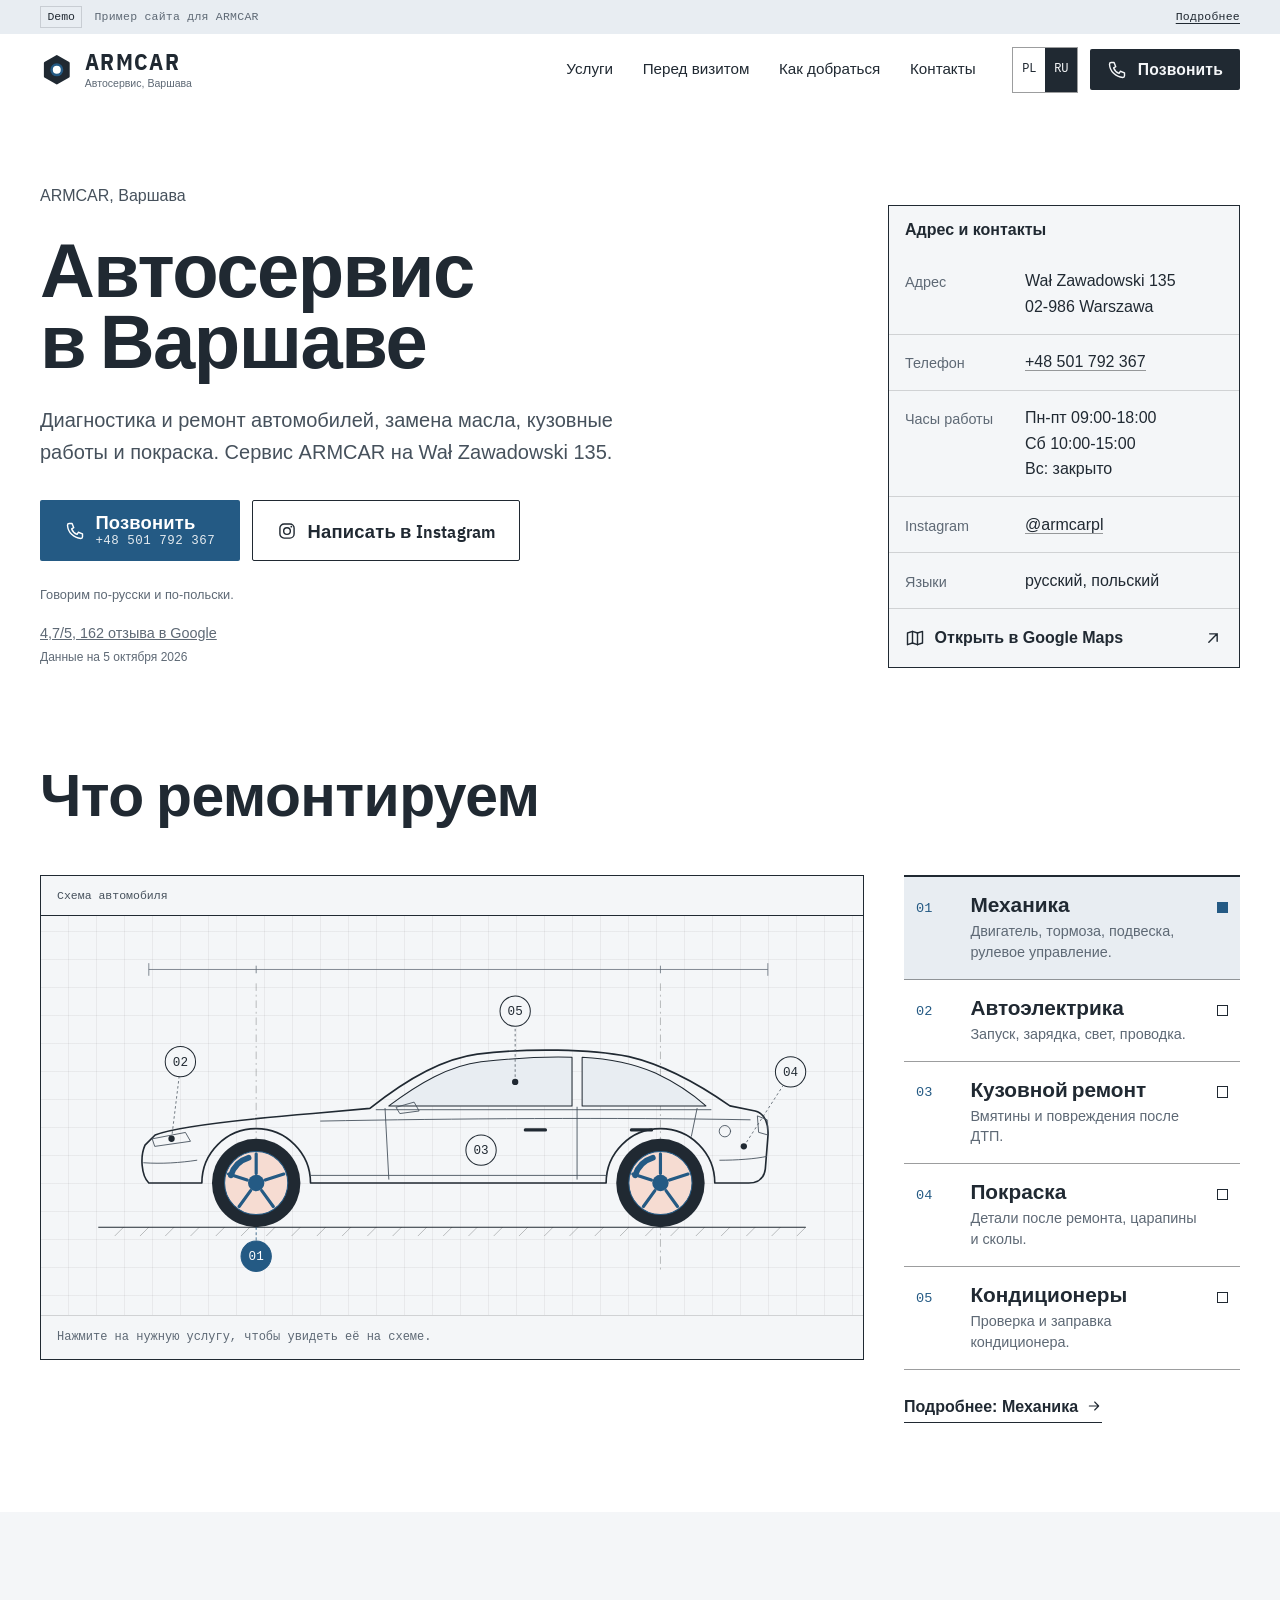
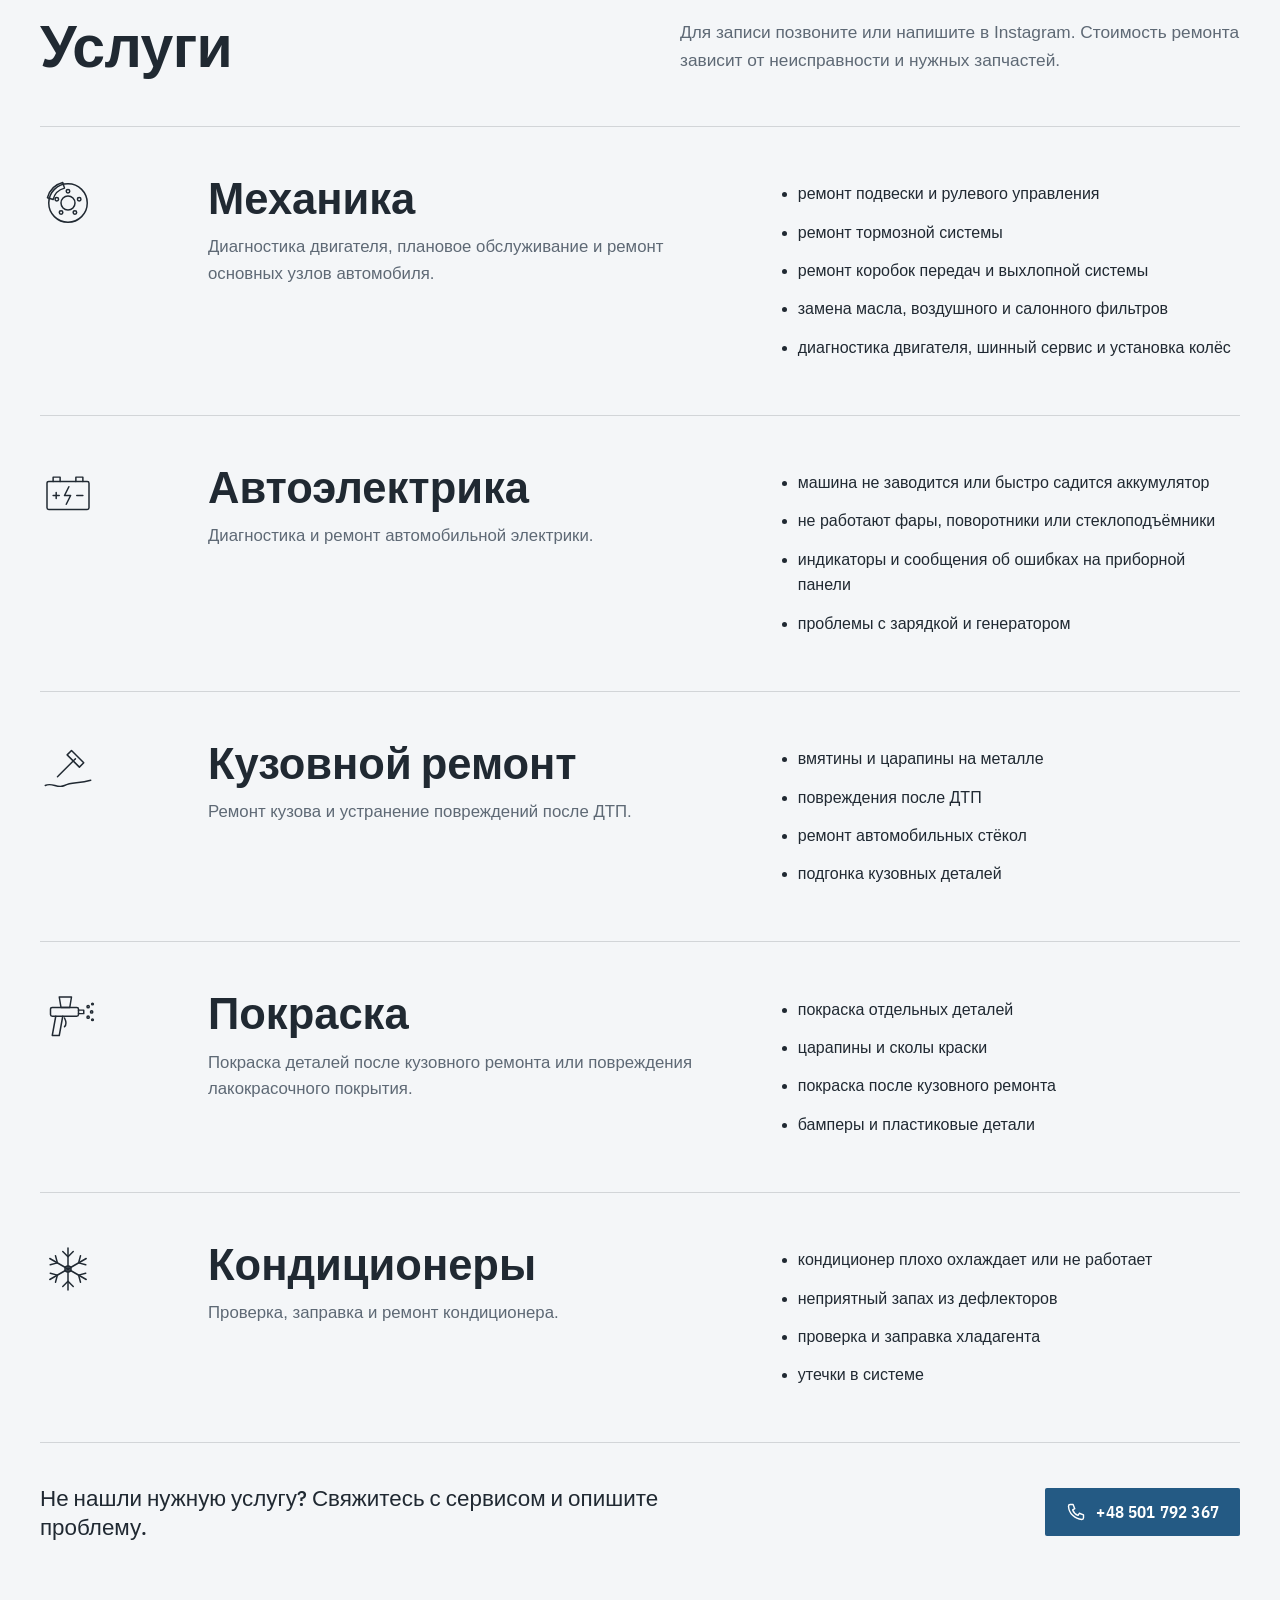
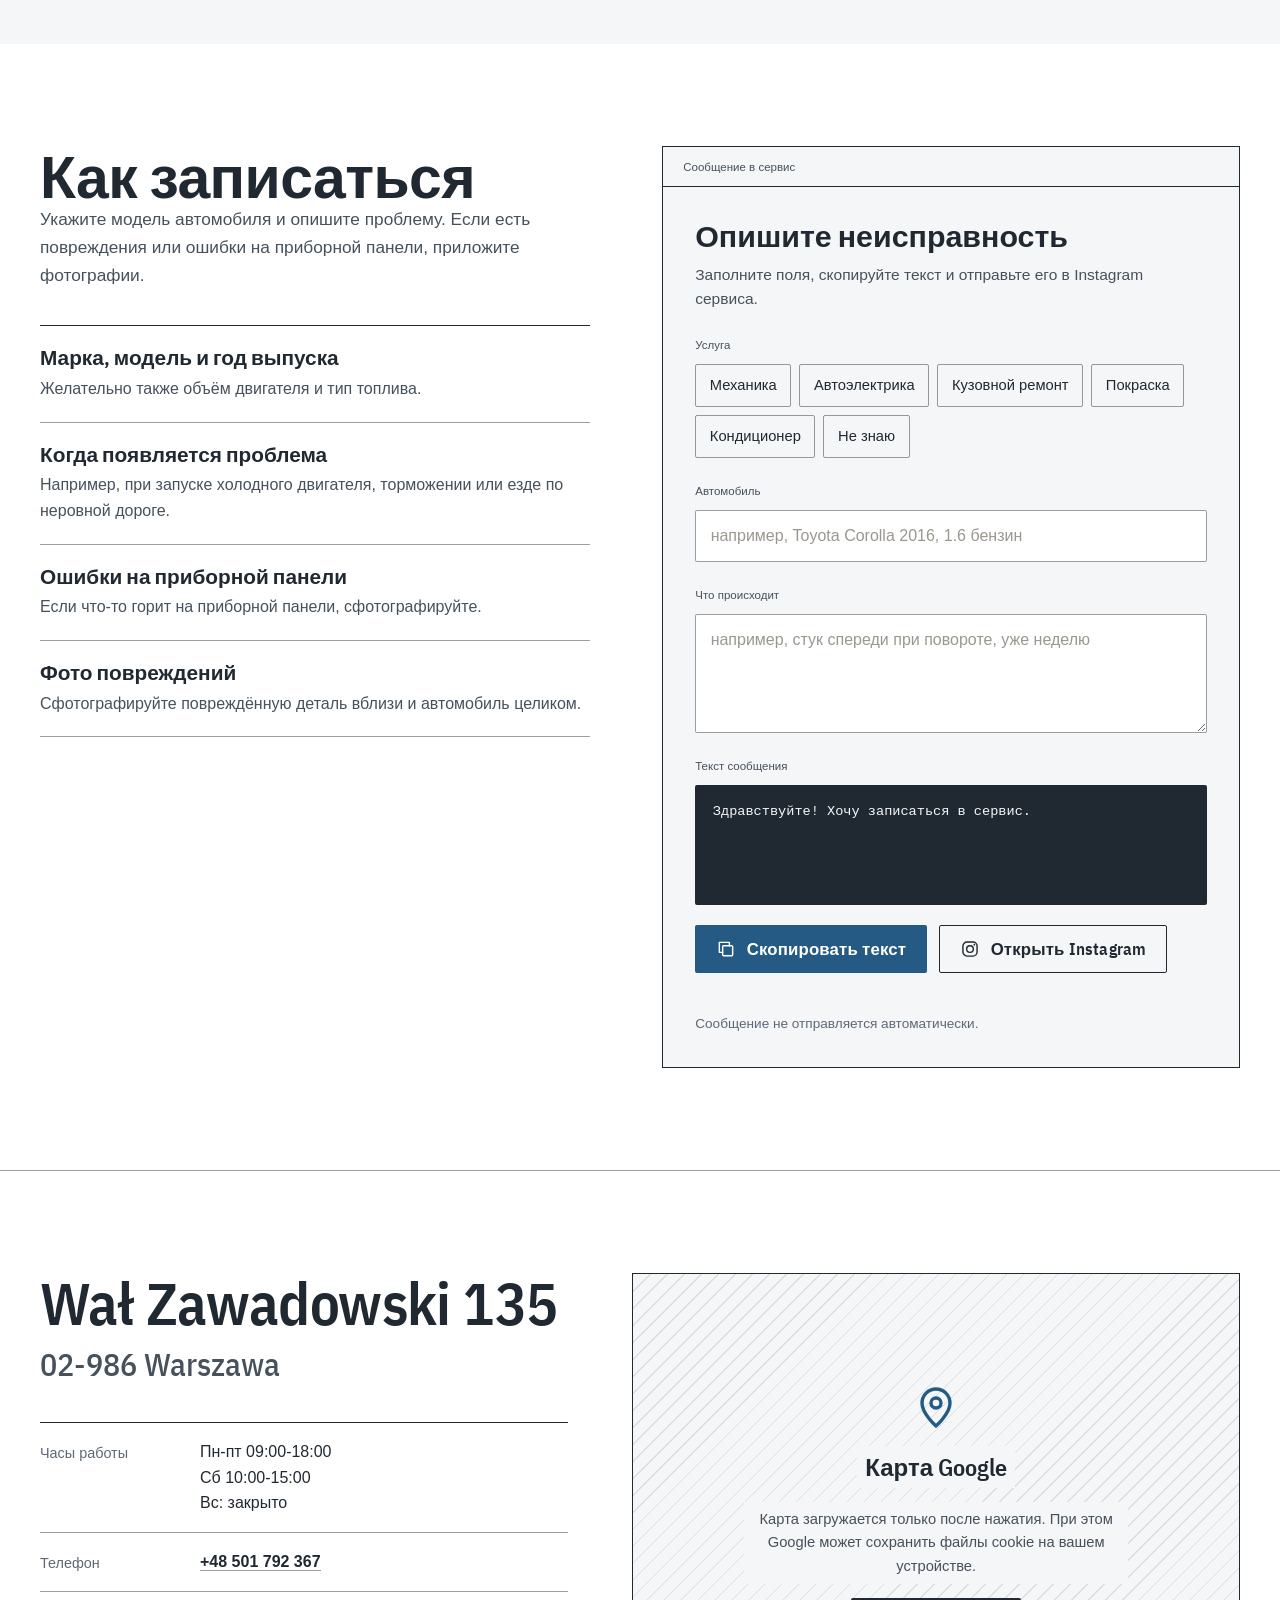
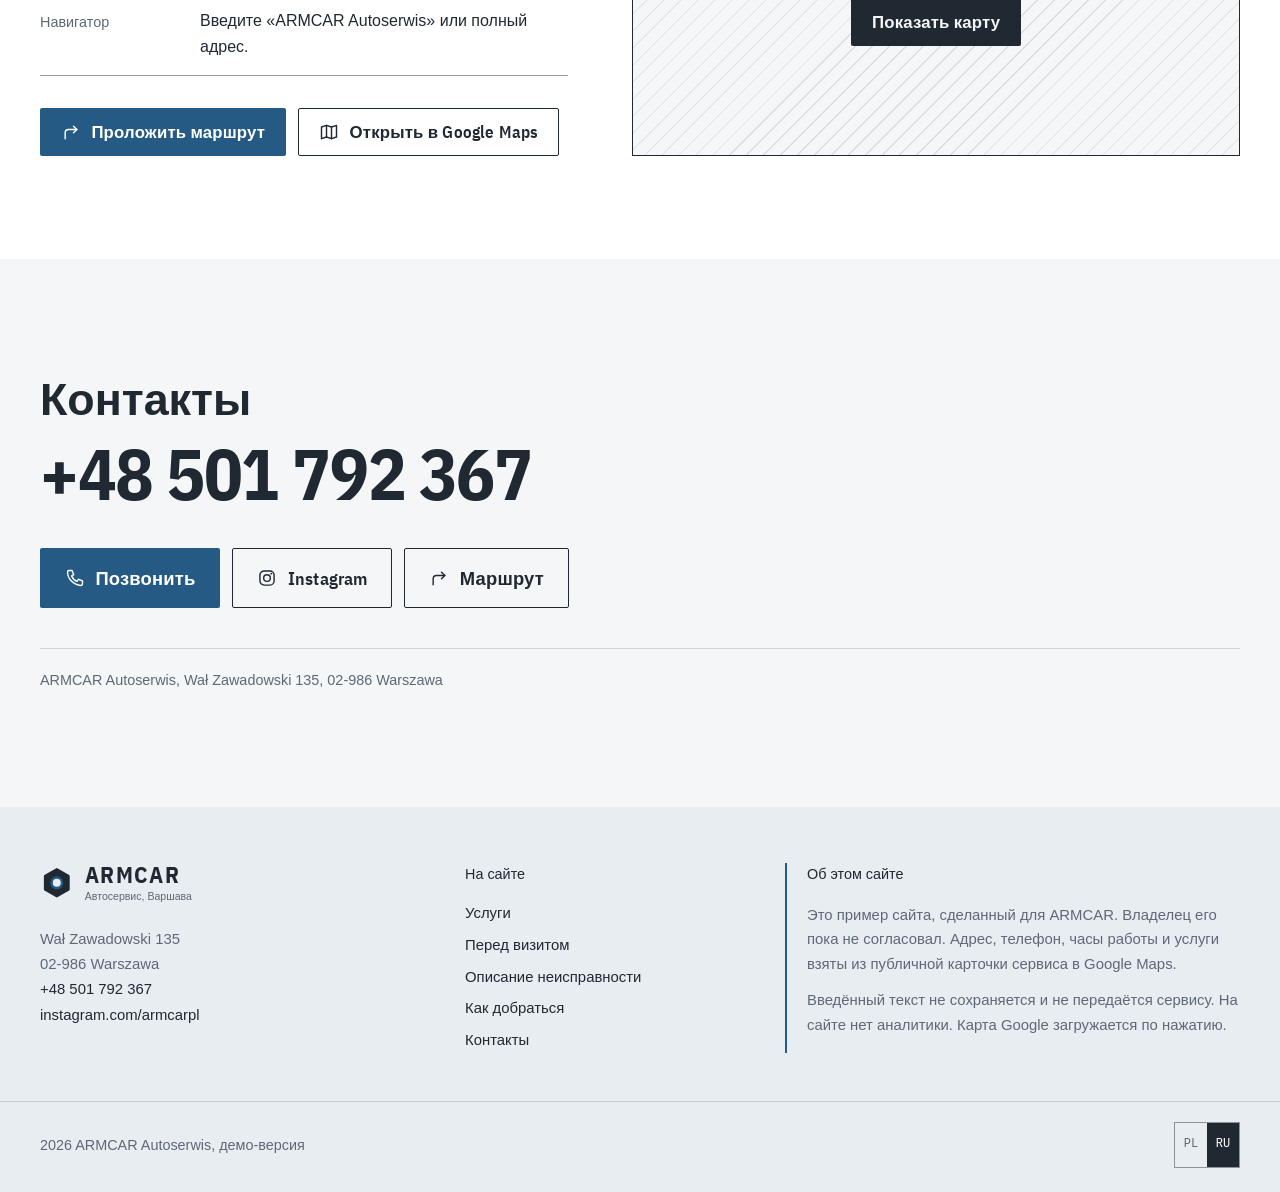
==== commit eb98c88c: "Replace generic copy and decorative styling with plain workshop content" ====
--- a/ru/index.html
+++ b/ru/index.html
@@ -3,15 +3,15 @@
 <head>
   <meta charset="utf-8">
   <meta name="viewport" content="width=device-width, initial-scale=1, viewport-fit=cover">
-  <title>ARMCAR Autoserwis Варшава — механика, автоэлектрика, кузовной ремонт, покраска, кондиционеры</title>
+  <title>ARMCAR: автосервис в Варшаве, Wał Zawadowski 135</title>
   <meta name="description" content="ARMCAR Autoserwis, Wał Zawadowski 135, 02-986 Warszawa. Механика, автоэлектрика, кузовной ремонт, покраска и обслуживание кондиционеров. Тел. +48 501 792 367.">
   <meta name="robots" content="noindex, nofollow">
-  <meta name="theme-color" content="#141618">
+  <meta name="theme-color" content="#245a84">
   <meta property="og:type" content="website">
   <meta property="og:locale" content="ru_RU">
   <meta property="og:locale:alternate" content="pl_PL">
-  <meta property="og:title" content="ARMCAR Autoserwis — Варшава, Wał Zawadowski 135">
-  <meta property="og:description" content="Механика, автоэлектрика, кузовной ремонт, покраска и кондиционеры в одном сервисе.">
+  <meta property="og:title" content="ARMCAR Autoserwis, Варшава, Wał Zawadowski 135">
+  <meta property="og:description" content="Диагностика и ремонт автомобилей в Варшаве. Wał Zawadowski 135. Телефон: +48 501 792 367.">
   <link rel="icon" href="../assets/img/favicon.svg" type="image/svg+xml">
   <link rel="stylesheet" href="../assets/css/fonts.css">
   <link rel="stylesheet" href="../assets/css/styles.css">
@@ -86,18 +86,18 @@
   <div class="demo-bar">
     <div class="container demo-bar__inner">
       <span class="demo-bar__tag">Demo</span>
-      <p class="demo-bar__text">Независимое демо для ARMCAR.</p>
+      <p class="demo-bar__text">Пример сайта для ARMCAR</p>
       <a href="#o-sajte">Подробнее</a>
     </div>
   </div>
 
   <header class="site-header" data-header>
     <div class="container site-header__inner">
-      <a class="brand" href="#top" aria-label="ARMCAR Autoserwis — начало страницы">
+      <a class="brand" href="#top" aria-label="ARMCAR Autoserwis, начало страницы">
         <svg class="brand__mark" viewBox="0 0 32 32" aria-hidden="true"><polygon class="brand__nut" points="16,3 27.3,9.5 27.3,22.5 16,29 4.7,22.5 4.7,9.5"/><circle class="brand__hole" cx="16" cy="16" r="5"/></svg>
         <span class="brand__text">
           <span class="brand__name">ARMCAR</span>
-          <span class="brand__sub">Autoserwis · Warszawa</span>
+          <span class="brand__sub">Автосервис, Варшава</span>
         </span>
       </a>
 
@@ -132,9 +132,9 @@
     <section class="hero" id="top" aria-labelledby="hero-title">
       <div class="container hero__grid">
         <div class="hero__intro">
-          <p class="eyebrow"><span class="eyebrow__dot"></span>Автосервис · Варшава · Wał Zawadowski 135</p>
-          <h1 class="hero__title" id="hero-title">Ремонт машины <span class="hero__accent">от двигателя до покраски.</span></h1>
-          <p class="hero__lead">ARMCAR — автосервис на улице Wał Zawadowski в Варшаве. Механика, автоэлектрика, кузовной ремонт, покраска и кондиционеры — в одном месте.</p>
+          <p class="eyebrow">ARMCAR, Варшава</p>
+          <h1 class="hero__title" id="hero-title">Автосервис<br><span class="hero__accent">в Варшаве</span></h1>
+          <p class="hero__lead">Диагностика и ремонт автомобилей, замена масла, кузовные работы и покраска. Сервис ARMCAR на Wał Zawadowski 135.</p>
           <div class="hero__actions">
             <a class="button button--primary button--large" href="tel:+48501792367">
               <svg class="icon" aria-hidden="true"><use href="#i-phone"/></svg>
@@ -146,17 +146,17 @@
             </a>
           </div>
           <p class="hero__note">Говорим по-русски и по-польски.</p>
-          <p class="hero__rating"><a href="https://www.google.com/maps/search/?api=1&amp;query=ARMCAR%20Autoserwis&amp;query_place_id=ChIJrZZSLTnTHkcRetHvms2TYNY" target="_blank" rel="noopener">4,7/5 · 162 отзыва в Google</a><br><small>Данные на 5 октября 2026</small></p>
+          <p class="hero__rating"><a href="https://www.google.com/maps/search/?api=1&amp;query=ARMCAR%20Autoserwis&amp;query_place_id=ChIJrZZSLTnTHkcRetHvms2TYNY" target="_blank" rel="noopener">4,7/5, 162 отзыва в Google</a><br><small>Данные на 5 октября 2026</small></p>
         </div>
 
         <aside class="job-card" aria-label="Контакты сервиса">
-          <div class="job-card__head"><span>Карточка сервиса</span><span>WAW · 02-986</span></div>
+          <div class="job-card__head"><span>Адрес и контакты</span></div>
           <dl>
             <div class="job-card__row"><dt>Адрес</dt><dd>Wał Zawadowski 135<br>02-986 Warszawa</dd></div>
             <div class="job-card__row"><dt>Телефон</dt><dd><a href="tel:+48501792367">+48 501 792 367</a></dd></div>
-            <div class="job-card__row"><dt>Часы работы</dt><dd>Пн–пт 09:00–18:00<br>Сб 10:00–15:00<br>Вс — закрыто</dd></div>
+            <div class="job-card__row"><dt>Часы работы</dt><dd>Пн-пт 09:00-18:00<br>Сб 10:00-15:00<br>Вс: закрыто</dd></div>
             <div class="job-card__row"><dt>Instagram</dt><dd><a href="https://www.instagram.com/armcarpl/" target="_blank" rel="noopener">@armcarpl</a></dd></div>
-            <div class="job-card__row"><dt>Языки</dt><dd>русский · польский</dd></div>
+            <div class="job-card__row"><dt>Языки</dt><dd>русский, польский</dd></div>
           </dl>
           <a class="job-card__link" href="https://www.google.com/maps/search/?api=1&amp;query=ARMCAR%20Autoserwis&amp;query_place_id=ChIJrZZSLTnTHkcRetHvms2TYNY" target="_blank" rel="noopener">
             <svg class="icon" aria-hidden="true"><use href="#i-map"/></svg>
@@ -170,13 +170,12 @@
     <section class="diagram" id="shema" aria-labelledby="diagram-title" data-diagram>
       <div class="container">
         <div class="section-head">
-          <p class="section-label">01 — Схема</p>
-          <h2 class="section-title" id="diagram-title">Пять направлений в одном сервисе</h2>
+          <h2 class="section-title" id="diagram-title">Что ремонтируем</h2>
         </div>
 
         <div class="diagram__grid">
           <figure class="diagram__figure">
-            <div class="diagram__bar"><span>Рис. 1 — зоны ремонта</span><span>ARMCAR</span></div>
+            <div class="diagram__bar"><span>Схема автомобиля</span></div>
             <div class="diagram__canvas">
               <svg class="car" viewBox="0 0 1200 530" role="img" aria-labelledby="car-title car-desc" xmlns="http://www.w3.org/2000/svg">
                 <title id="car-title">Схема автомобиля</title>
@@ -247,7 +246,7 @@
                 </g>
               </svg>
             </div>
-            <figcaption class="diagram__caption">Выберите зону в списке или на рисунке.</figcaption>
+            <figcaption class="diagram__caption">Нажмите на нужную услугу, чтобы увидеть её на схеме.</figcaption>
           </figure>
 
           <div class="diagram__side">
@@ -283,7 +282,7 @@
               <li>
                 <button class="legend__button" type="button" data-zone-button="5" data-service-id="kondicionery" aria-pressed="false">
                   <span class="legend__num">05</span>
-                  <span><span class="legend__title">Кондиционеры</span><span class="legend__desc">Обслуживание системы и проблемы с охлаждением.</span></span>
+                  <span><span class="legend__title">Кондиционеры</span><span class="legend__desc">Проверка и заправка кондиционера.</span></span>
                   <span class="legend__mark" aria-hidden="true"></span>
                 </button>
               </li>
@@ -298,16 +297,14 @@
       <div class="container">
         <div class="section-head section-head--split">
           <div>
-            <p class="section-label">02 — Услуги</p>
-            <h2 class="section-title" id="services-title">Диагностика и ремонт</h2>
+              <h2 class="section-title" id="services-title">Услуги</h2>
           </div>
-          <p class="section-intro">Диагностика, обслуживание и ремонт автомобиля. Согласуйте визит по телефону или в Instagram; стоимость и срок ремонта уточняются после диагностики.</p>
+          <p class="section-intro">Для записи позвоните или напишите в Instagram. Стоимость ремонта зависит от неисправности и нужных запчастей.</p>
         </div>
 
         <div class="service-list">
           <article class="service" id="mehanika">
             <div class="service__index">
-              <span class="service__num">01</span>
               <svg class="icon icon--service" aria-hidden="true"><use href="#s-mech"/></svg>
             </div>
             <div class="service__main">
@@ -315,7 +312,6 @@
               <p>Диагностика двигателя, плановое обслуживание и ремонт основных узлов автомобиля.</p>
             </div>
             <div class="service__scope">
-              <h4 class="service__label">Услуги</h4>
               <ul class="service__items">
                 <li>ремонт подвески и рулевого управления</li>
                 <li>ремонт тормозной системы</li>
@@ -328,15 +324,13 @@
 
           <article class="service" id="avtoelektrika">
             <div class="service__index">
-              <span class="service__num">02</span>
               <svg class="icon icon--service" aria-hidden="true"><use href="#s-elec"/></svg>
             </div>
             <div class="service__main">
               <h3 class="service__title">Автоэлектрика</h3>
-              <p>Неисправности электрики, которые часто не видно с первого взгляда.</p>
+              <p>Диагностика и ремонт автомобильной электрики.</p>
             </div>
             <div class="service__scope">
-              <h4 class="service__label">Типичные случаи</h4>
               <ul class="service__items">
                 <li>машина не заводится или быстро садится аккумулятор</li>
                 <li>не работают фары, поворотники или стеклоподъёмники</li>
@@ -348,7 +342,6 @@
 
           <article class="service" id="kuzovnoj-remont">
             <div class="service__index">
-              <span class="service__num">03</span>
               <svg class="icon icon--service" aria-hidden="true"><use href="#s-body"/></svg>
             </div>
             <div class="service__main">
@@ -356,7 +349,6 @@
               <p>Ремонт кузова и устранение повреждений после ДТП.</p>
             </div>
             <div class="service__scope">
-              <h4 class="service__label">Типичные случаи</h4>
               <ul class="service__items">
                 <li>вмятины и царапины на металле</li>
                 <li>повреждения после ДТП</li>
@@ -368,7 +360,6 @@
 
           <article class="service" id="pokraska">
             <div class="service__index">
-              <span class="service__num">04</span>
               <svg class="icon icon--service" aria-hidden="true"><use href="#s-paint"/></svg>
             </div>
             <div class="service__main">
@@ -376,7 +367,6 @@
               <p>Покраска деталей после кузовного ремонта или повреждения лакокрасочного покрытия.</p>
             </div>
             <div class="service__scope">
-              <h4 class="service__label">Типичные случаи</h4>
               <ul class="service__items">
                 <li>покраска отдельных деталей</li>
                 <li>царапины и сколы краски</li>
@@ -388,15 +378,13 @@
 
           <article class="service" id="kondicionery">
             <div class="service__index">
-              <span class="service__num">05</span>
               <svg class="icon icon--service" aria-hidden="true"><use href="#s-ac"/></svg>
             </div>
             <div class="service__main">
               <h3 class="service__title">Кондиционеры</h3>
-              <p>Обслуживание кондиционера перед сезоном и ремонт, когда система перестаёт охлаждать.</p>
+              <p>Проверка, заправка и ремонт кондиционера.</p>
             </div>
             <div class="service__scope">
-              <h4 class="service__label">Типичные случаи</h4>
               <ul class="service__items">
                 <li>кондиционер плохо охлаждает или не работает</li>
                 <li>неприятный запах из дефлекторов</li>
@@ -420,34 +408,29 @@
     <section class="prep" id="pered-vizitom" aria-labelledby="prep-title">
       <div class="container prep__grid">
         <div class="prep__intro">
-          <p class="section-label">03 — Перед визитом</p>
-          <h2 class="section-title" id="prep-title">Перед обращением</h2>
-          <p class="section-intro">Подготовьте эти детали для звонка или сообщения — они помогут понять, что происходит с автомобилем.</p>
-          <ol class="checklist">
+          <h2 class="section-title" id="prep-title">Как записаться</h2>
+          <p class="section-intro">Укажите модель автомобиля и опишите проблему. Если есть повреждения или ошибки на приборной панели, приложите фотографии.</p>
+          <ul class="checklist">
             <li class="checklist__item">
-              <span class="checklist__num">1</span>
               <div><h3 class="checklist__title">Марка, модель и год выпуска</h3><p>Желательно также объём двигателя и тип топлива.</p></div>
             </li>
             <li class="checklist__item">
-              <span class="checklist__num">2</span>
-              <div><h3 class="checklist__title">Когда появляется проблема</h3><p>На холодную, при торможении, на неровностях, после дождя — любая деталь помогает.</p></div>
+              <div><h3 class="checklist__title">Когда появляется проблема</h3><p>Например, при запуске холодного двигателя, торможении или езде по неровной дороге.</p></div>
             </li>
             <li class="checklist__item">
-              <span class="checklist__num">3</span>
-              <div><h3 class="checklist__title">Индикаторы и сообщения</h3><p>Если что-то горит на приборной панели, сфотографируйте.</p></div>
+              <div><h3 class="checklist__title">Ошибки на приборной панели</h3><p>Если что-то горит на приборной панели, сфотографируйте.</p></div>
             </li>
             <li class="checklist__item">
-              <span class="checklist__num">4</span>
-              <div><h3 class="checklist__title">Фото повреждений</h3><p>Для кузовного ремонта и покраски помогут фото с нескольких сторон. Их можно отправить в сообщении в Instagram.</p></div>
+              <div><h3 class="checklist__title">Фото повреждений</h3><p>Сфотографируйте повреждённую деталь вблизи и автомобиль целиком.</p></div>
             </li>
-          </ol>
+          </ul>
         </div>
 
         <form class="builder" id="soobshchenie" aria-labelledby="builder-title" data-builder novalidate>
-          <div class="builder__head"><span>Черновик сообщения</span><span>Instagram</span></div>
+          <div class="builder__head"><span>Сообщение в сервис</span></div>
           <div class="builder__body">
             <h3 class="builder__title" id="builder-title">Опишите неисправность</h3>
-            <p class="builder__text">Опишите автомобиль и проблему. Скопируйте готовый текст и вставьте его в сообщение ARMCAR в Instagram.</p>
+            <p class="builder__text">Заполните поля, скопируйте текст и отправьте его в Instagram сервиса.</p>
 
             <fieldset class="field">
               <legend class="field__label">Услуга</legend>
@@ -487,7 +470,7 @@
               </a>
             </div>
             <p class="builder__status" role="status" aria-live="polite" data-status></p>
-            <p class="builder__disclaimer">Это помощник для подготовки текста. Сообщение нужно отправить самостоятельно в Instagram.</p>
+            <p class="builder__disclaimer">Сообщение не отправляется автоматически.</p>
           </div>
         </form>
       </div>
@@ -496,11 +479,10 @@
     <section class="location" id="kak-dobratsya" aria-labelledby="location-title">
       <div class="container location__grid">
         <div class="location__info">
-          <p class="section-label">04 — Как добраться</p>
           <h2 class="section-title" id="location-title">Wał Zawadowski 135</h2>
           <p class="location__city">02-986 Warszawa</p>
           <dl class="facts">
-            <div class="facts__row"><dt>Часы работы</dt><dd>Пн–пт 09:00–18:00<br>Сб 10:00–15:00<br>Вс — закрыто</dd></div>
+            <div class="facts__row"><dt>Часы работы</dt><dd>Пн-пт 09:00-18:00<br>Сб 10:00-15:00<br>Вс: закрыто</dd></div>
             <div class="facts__row"><dt>Телефон</dt><dd><a href="tel:+48501792367">+48 501 792 367</a></dd></div>
             <div class="facts__row"><dt>Навигатор</dt><dd>Введите «ARMCAR Autoserwis» или полный адрес.</dd></div>
           </dl>
@@ -529,8 +511,7 @@
 
     <section class="contact" id="kontakty" aria-labelledby="contact-title">
       <div class="container">
-        <p class="section-label">05 — Контакты</p>
-        <h2 class="contact__title" id="contact-title">Позвоните или напишите.</h2>
+        <h2 class="contact__title" id="contact-title">Контакты</h2>
         <a class="contact__phone" href="tel:+48501792367">+48 501 792 367</a>
         <div class="contact__actions">
           <a class="button button--primary button--large" href="tel:+48501792367">
@@ -546,7 +527,7 @@
             Маршрут
           </a>
         </div>
-        <p class="contact__address">ARMCAR Autoserwis · Wał Zawadowski 135, 02-986 Warszawa</p>
+        <p class="contact__address">ARMCAR Autoserwis, Wał Zawadowski 135, 02-986 Warszawa</p>
       </div>
     </section>
   </main>
@@ -554,11 +535,11 @@
   <footer class="site-footer">
     <div class="container site-footer__grid">
       <div>
-        <a class="brand" href="#top" aria-label="ARMCAR Autoserwis — начало страницы">
+        <a class="brand" href="#top" aria-label="ARMCAR Autoserwis, начало страницы">
           <svg class="brand__mark" viewBox="0 0 32 32" aria-hidden="true"><polygon class="brand__nut" points="16,3 27.3,9.5 27.3,22.5 16,29 4.7,22.5 4.7,9.5"/><circle class="brand__hole" cx="16" cy="16" r="5"/></svg>
           <span class="brand__text">
             <span class="brand__name">ARMCAR</span>
-            <span class="brand__sub">Autoserwis · Warszawa</span>
+            <span class="brand__sub">Автосервис, Варшава</span>
           </span>
         </a>
         <address class="site-footer__address">
@@ -582,13 +563,13 @@
 
       <div class="site-footer__about" id="o-sajte">
         <h2 class="site-footer__heading">Об этом сайте</h2>
-        <p>Это независимый демонстрационный проект, подготовленный как предложение для ARMCAR Autoserwis. Контактные данные взяты из открытых источников. Сайт пока не согласован с владельцем и не является официальным сайтом компании.</p>
-        <p>Без аналитики. Описание неисправности обрабатывается только в вашем браузере. Карта Google загружается после нажатия.</p>
+        <p>Это пример сайта, сделанный для ARMCAR. Владелец его пока не согласовал. Адрес, телефон, часы работы и услуги взяты из публичной карточки сервиса в Google Maps.</p>
+        <p>Введённый текст не сохраняется и не передаётся сервису. На сайте нет аналитики. Карта Google загружается по нажатию.</p>
       </div>
     </div>
 
     <div class="container site-footer__bottom">
-      <span><span data-year>2026</span> ARMCAR Autoserwis · демо-версия</span>
+      <span><span data-year>2026</span> ARMCAR Autoserwis, демо-версия</span>
       <div class="lang lang--footer" aria-label="Язык сайта">
         <a href="../index.html" lang="pl" hreflang="pl">PL</a>
         <a href="index.html" lang="ru" aria-current="true">RU</a>
--- a/assets/css/styles.css
+++ b/assets/css/styles.css
@@ -1,23 +1,23 @@
 :root {
-  --paper: #ebe7de;
-  --paper-light: #f4f1ea;
-  --paper-deep: #dfd9cc;
-  --field: #fbfaf7;
-  --ink: #15171a;
-  --ink-soft: #3b3e43;
-  --muted: #62615b;
+  --paper: #ffffff;
+  --paper-light: #f4f6f8;
+  --paper-deep: #e8edf2;
+  --field: #ffffff;
+  --ink: #202932;
+  --ink-soft: #46515c;
+  --muted: #5e6975;
   --line: rgba(21, 23, 26, 0.16);
   --line-strong: rgba(21, 23, 26, 0.42);
   --grid: rgba(21, 23, 26, 0.055);
   --grid-strong: rgba(21, 23, 26, 0.11);
-  --night: #141618;
-  --night-deep: #0d0e10;
-  --night-line: rgba(235, 231, 222, 0.14);
-  --night-text: #ebe7de;
-  --night-muted: #a19e95;
-  --accent: #d2451e;
-  --accent-deep: #b23a17;
-  --accent-soft: rgba(210, 69, 30, 0.17);
+  --night: #f4f6f8;
+  --night-deep: #e8edf2;
+  --night-line: rgba(32, 41, 50, 0.16);
+  --night-text: #202932;
+  --night-muted: #5e6975;
+  --accent: #245a84;
+  --accent-deep: #194366;
+  --accent-soft: rgba(36, 90, 132, 0.12);
   --font-sans: "IBM Plex Sans", "Helvetica Neue", Arial, sans-serif;
   --font-cond: "IBM Plex Sans Condensed", "Arial Narrow", "Helvetica Neue", Arial, sans-serif;
   --font-mono: "IBM Plex Mono", ui-monospace, "SFMono-Regular", Menlo, monospace;
@@ -193,8 +193,8 @@
   padding: 0.05rem 0.4rem;
   border: 1px solid var(--night-line);
   color: var(--night-text);
-  text-transform: uppercase;
-  letter-spacing: 0.1em;
+  text-transform: none;
+  letter-spacing: 0;
 }
 
 .demo-bar__text {
@@ -281,8 +281,8 @@
   color: var(--muted);
   font-family: var(--font-mono);
   font-size: 0.66rem;
-  letter-spacing: 0.12em;
-  text-transform: uppercase;
+  letter-spacing: 0;
+  text-transform: none;
 }
 
 .site-nav__list {
@@ -319,7 +319,7 @@
 
 .lang a {
   padding: 0.4rem 0.55rem;
-  letter-spacing: 0.08em;
+  letter-spacing: 0;
   text-decoration: none;
 }
 
@@ -542,8 +542,8 @@
   color: var(--ink-soft);
   font-family: var(--font-mono);
   font-size: 0.78rem;
-  letter-spacing: 0.1em;
-  text-transform: uppercase;
+  letter-spacing: 0;
+  text-transform: none;
 }
 
 .eyebrow__dot {
@@ -559,8 +559,8 @@
   color: var(--accent);
   font-family: var(--font-mono);
   font-size: 0.78rem;
-  letter-spacing: 0.12em;
-  text-transform: uppercase;
+  letter-spacing: 0;
+  text-transform: none;
 }
 
 .section-label--light {
@@ -621,7 +621,7 @@
   max-width: 14ch;
   margin-top: 1.5rem;
   font-family: var(--font-cond);
-  font-size: clamp(2.9rem, 8.4vw, 6rem);
+  font-size: clamp(2.7rem, 6.5vw, 4.75rem);
   font-weight: 700;
   line-height: 0.94;
   letter-spacing: -0.02em;
@@ -629,7 +629,7 @@
 }
 
 .hero__accent {
-  color: var(--accent);
+  color: inherit;
 }
 
 .hero__lead {
@@ -684,8 +684,8 @@
   color: var(--paper-light);
   font-family: var(--font-mono);
   font-size: 0.72rem;
-  letter-spacing: 0.1em;
-  text-transform: uppercase;
+  letter-spacing: 0;
+  text-transform: none;
 }
 
 .job-card__row {
@@ -701,8 +701,8 @@
   color: var(--muted);
   font-family: var(--font-mono);
   font-size: 0.72rem;
-  letter-spacing: 0.08em;
-  text-transform: uppercase;
+  letter-spacing: 0;
+  text-transform: none;
 }
 
 .job-card__row dd {
@@ -772,8 +772,8 @@
   color: var(--ink-soft);
   font-family: var(--font-mono);
   font-size: 0.72rem;
-  letter-spacing: 0.1em;
-  text-transform: uppercase;
+  letter-spacing: 0;
+  text-transform: none;
 }
 
 .diagram__canvas {
@@ -968,19 +968,6 @@
   fill: var(--accent);
 }
 
-@media (prefers-reduced-motion: no-preference) {
-  .car__body {
-    stroke-dasharray: 1;
-    stroke-dashoffset: 1;
-    animation: draw-line 1.8s cubic-bezier(0.6, 0.1, 0.2, 1) 0.2s forwards;
-  }
-}
-
-@keyframes draw-line {
-  to {
-    stroke-dashoffset: 0;
-  }
-}
 
 @media (max-width: 640px) {
   .car__body {
@@ -1153,8 +1140,8 @@
   font-family: var(--font-mono);
   font-size: 0.72rem;
   font-weight: 400;
-  letter-spacing: 0.12em;
-  text-transform: uppercase;
+  letter-spacing: 0;
+  text-transform: none;
 }
 
 .service__items {
@@ -1223,7 +1210,7 @@
 
 .checklist__item {
   display: grid;
-  grid-template-columns: 3rem minmax(0, 1fr);
+  grid-template-columns: minmax(0, 1fr);
   gap: 1rem;
   padding-block: 1.25rem;
   border-bottom: 1px solid var(--line-strong);
@@ -1263,8 +1250,8 @@
   color: var(--ink-soft);
   font-family: var(--font-mono);
   font-size: 0.72rem;
-  letter-spacing: 0.1em;
-  text-transform: uppercase;
+  letter-spacing: 0;
+  text-transform: none;
 }
 
 .builder__body {
@@ -1304,8 +1291,8 @@
   color: var(--ink-soft);
   font-family: var(--font-mono);
   font-size: 0.72rem;
-  letter-spacing: 0.1em;
-  text-transform: uppercase;
+  letter-spacing: 0;
+  text-transform: none;
 }
 
 .field__optional {
@@ -1467,8 +1454,8 @@
   color: var(--muted);
   font-family: var(--font-mono);
   font-size: 0.72rem;
-  letter-spacing: 0.1em;
-  text-transform: uppercase;
+  letter-spacing: 0;
+  text-transform: none;
 }
 
 .facts__row a {
@@ -1634,7 +1621,7 @@
   margin-top: 1rem;
   color: var(--night-text);
   font-family: var(--font-cond);
-  font-size: clamp(2.6rem, 9.5vw, 8.5rem);
+  font-size: clamp(2.3rem, 6vw, 4.5rem);
   font-weight: 700;
   line-height: 0.95;
   letter-spacing: -0.02em;
@@ -1718,8 +1705,8 @@
   font-family: var(--font-mono);
   font-size: 0.72rem;
   font-weight: 500;
-  letter-spacing: 0.12em;
-  text-transform: uppercase;
+  letter-spacing: 0;
+  text-transform: none;
 }
 
 .site-footer__links {
@@ -1760,7 +1747,7 @@
   display: grid;
   grid-template-columns: repeat(3, minmax(0, 1fr));
   padding-bottom: env(safe-area-inset-bottom);
-  background: var(--ink);
+  background: var(--paper-light);
   border-top: 1px solid var(--night-line);
 }
 
@@ -1839,3 +1826,88 @@
   align-items: center;
   min-height: 2.75rem;
 }
+
+.eyebrow,
+.job-card__head,
+.job-card__row dt,
+.facts__row dt,
+.builder__head,
+.field__label,
+.service__label,
+.site-footer__heading,
+.brand__sub,
+.hero__note {
+  font-family: var(--font-sans);
+  letter-spacing: 0;
+}
+
+.eyebrow {
+  font-size: 1rem;
+}
+
+.hero__note::before {
+  display: none;
+}
+
+.job-card__head {
+  background: var(--paper-light);
+  color: var(--ink);
+  font-size: 1rem;
+  font-weight: 600;
+}
+
+.legend__button[aria-pressed="true"] {
+  background: var(--paper-deep);
+  color: var(--ink);
+}
+
+.legend__button[aria-pressed="true"] .legend__desc {
+  color: var(--muted);
+}
+
+.button--ghost-light {
+  color: var(--ink);
+  border-color: var(--ink);
+}
+
+.button--ghost-light:hover {
+  color: var(--ink);
+  background: var(--paper-deep);
+}
+
+.contact__phone {
+  color: var(--ink);
+}
+
+.lang--footer {
+  border-color: var(--line-strong);
+}
+
+.lang--footer a[aria-current="true"] {
+  background: var(--ink);
+  color: #ffffff;
+}
+
+.contact__address,
+.site-footer__bottom,
+.job-card__row dt,
+.facts__row dt,
+.service__label,
+.site-footer__heading {
+  font-family: var(--font-sans);
+  font-size: 0.9rem;
+}
+
+.service__items {
+  list-style: disc;
+  padding-left: 1.2rem;
+}
+
+.service__items li {
+  padding: 0.4rem 0;
+  border-top: 0;
+}
+
+.service__items li::before {
+  display: none;
+}
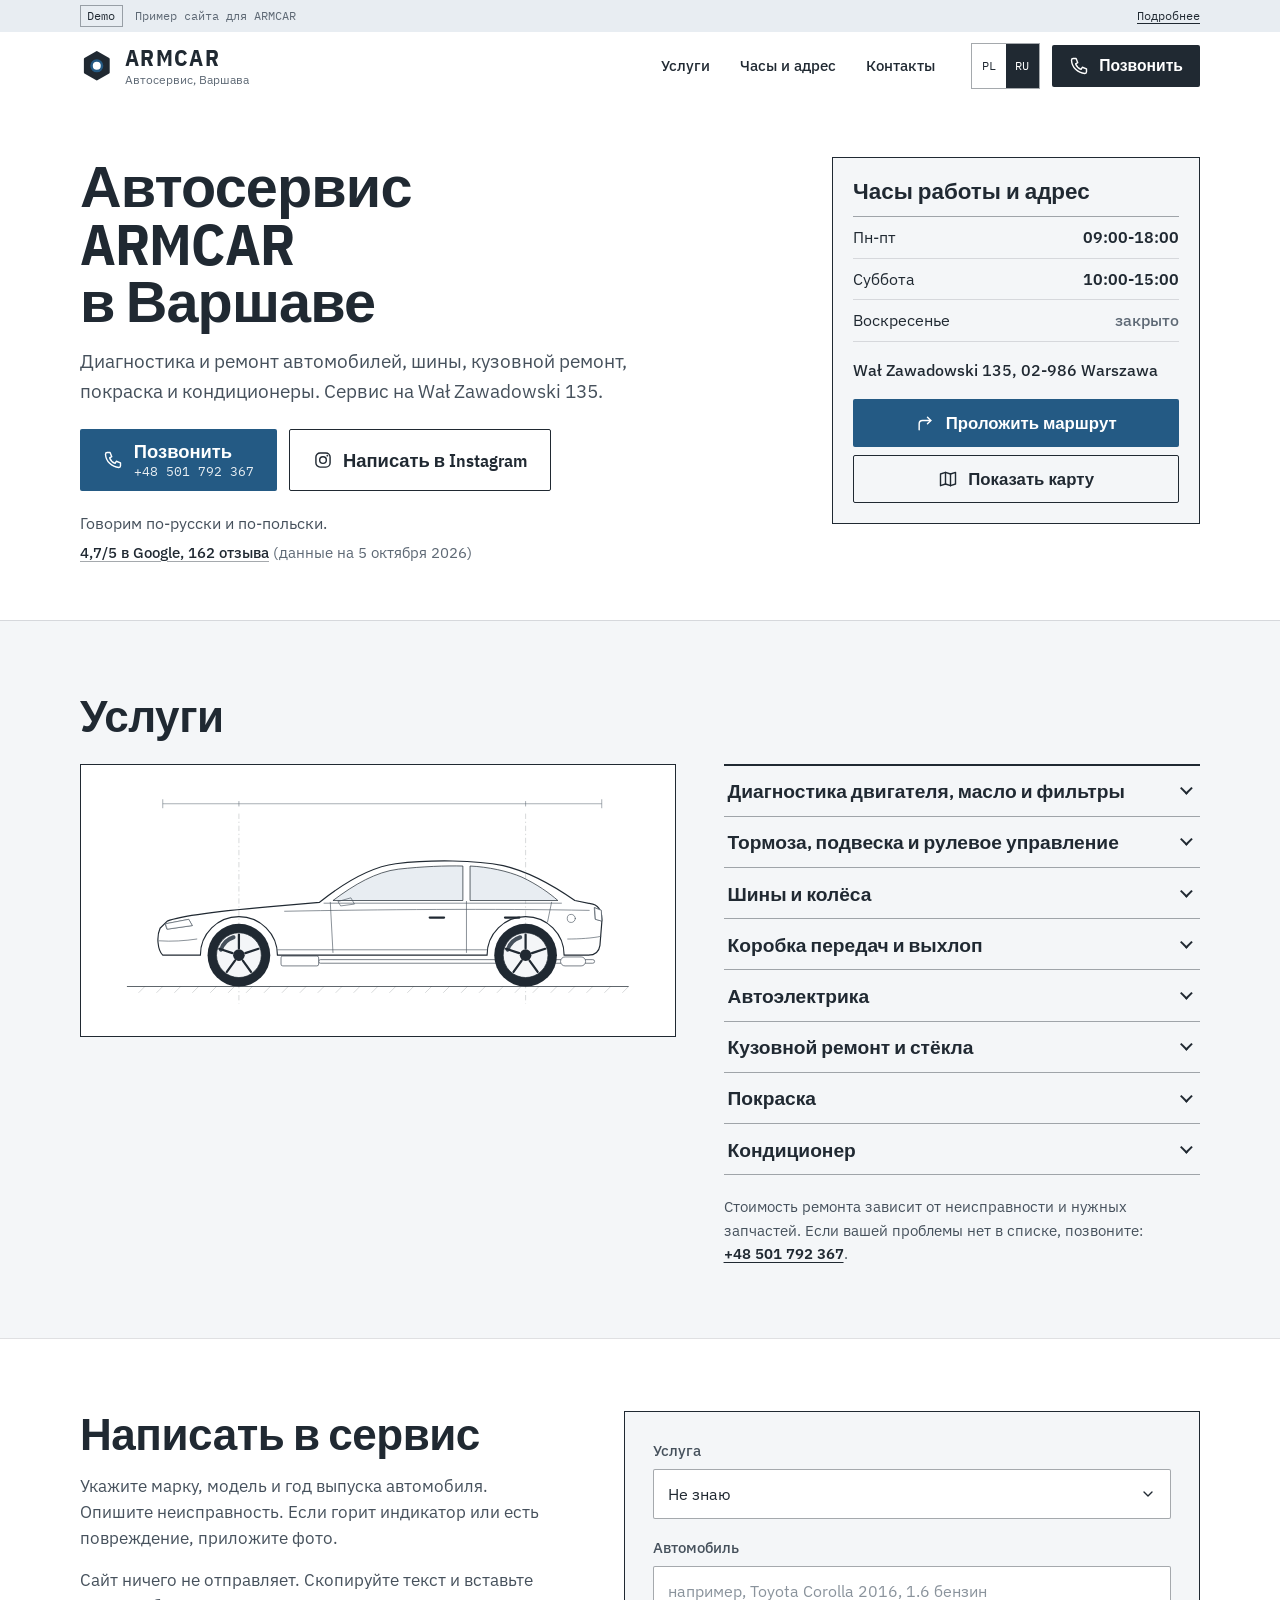
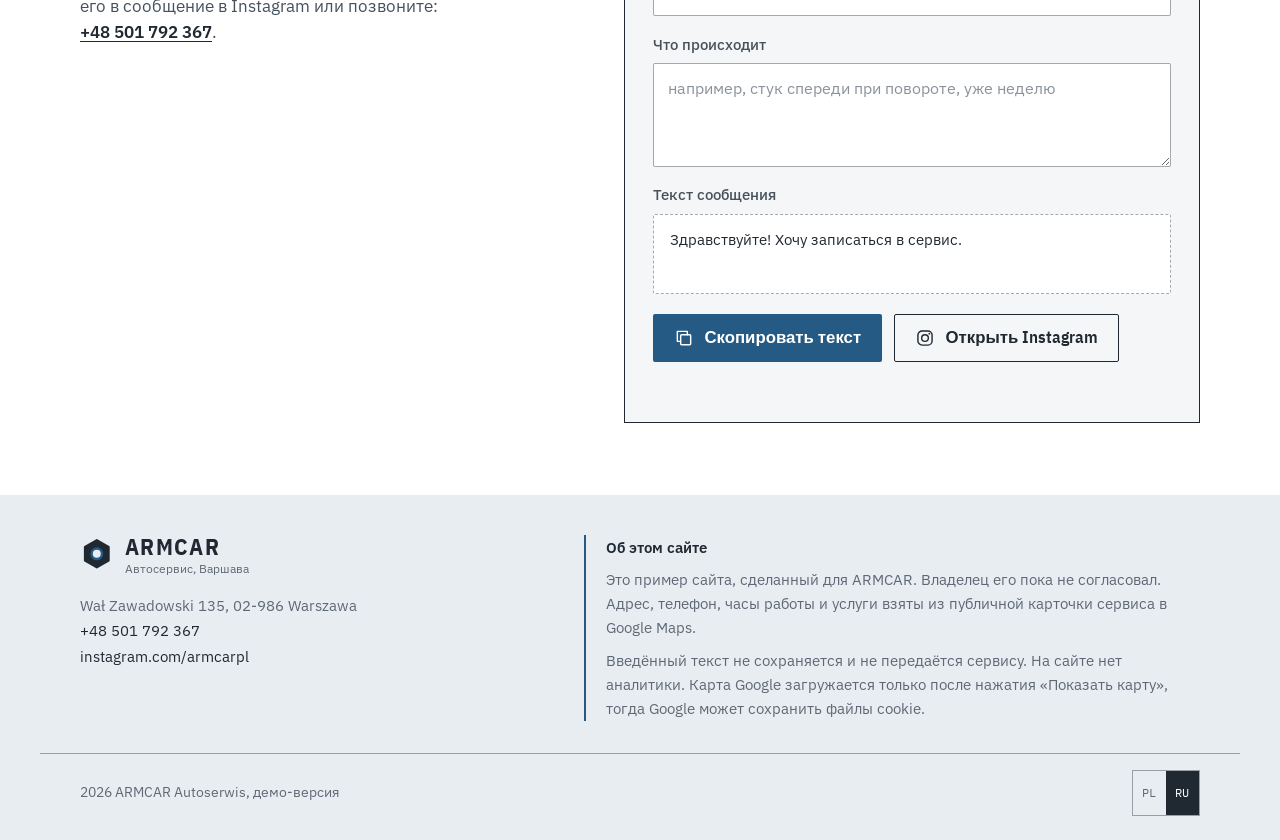
==== commit f7d9d2db: "Finish compact bilingual service site and optimize fonts" ====
--- a/ru/index.html
+++ b/ru/index.html
@@ -4,7 +4,7 @@
   <meta charset="utf-8">
   <meta name="viewport" content="width=device-width, initial-scale=1, viewport-fit=cover">
   <title>ARMCAR: автосервис в Варшаве, Wał Zawadowski 135</title>
-  <meta name="description" content="ARMCAR Autoserwis, Wał Zawadowski 135, 02-986 Warszawa. Механика, автоэлектрика, кузовной ремонт, покраска и обслуживание кондиционеров. Тел. +48 501 792 367.">
+  <meta name="description" content="ARMCAR Autoserwis, Wał Zawadowski 135, 02-986 Warszawa. Механика, шины, автоэлектрика, кузовной ремонт, покраска и обслуживание кондиционеров. Тел. +48 501 792 367.">
   <meta name="robots" content="noindex, nofollow">
   <meta name="theme-color" content="#245a84">
   <meta property="og:type" content="website">
@@ -65,20 +65,11 @@
   <svg class="sprite" aria-hidden="true" focusable="false" xmlns="http://www.w3.org/2000/svg">
     <symbol id="i-phone" viewBox="0 0 24 24"><path d="M5 3h3.5l2 5-2.5 1.5a11 11 0 0 0 6.5 6.5l1.5-2.5 5 2V19a2 2 0 0 1-2 2A17 17 0 0 1 3 5a2 2 0 0 1 2-2z"/></symbol>
     <symbol id="i-route" viewBox="0 0 24 24"><path d="M5 20v-7a4 4 0 0 1 4-4h10"/><path d="M15 5l4 4-4 4"/></symbol>
-    <symbol id="i-pin" viewBox="0 0 24 24"><path d="M12 21s-7-6.2-7-11.5a7 7 0 0 1 14 0C19 14.8 12 21 12 21z"/><circle cx="12" cy="9.5" r="2.5"/></symbol>
     <symbol id="i-map" viewBox="0 0 24 24"><path d="M9 4 3 6v14l6-2 6 2 6-2V4l-6 2-6-2z"/><path d="M9 4v14M15 6v14"/></symbol>
     <symbol id="i-instagram" viewBox="0 0 24 24"><rect x="3.5" y="3.5" width="17" height="17" rx="5"/><circle cx="12" cy="12" r="4"/><circle cx="17.2" cy="6.8" r="1.1" fill="currentColor" stroke="none"/></symbol>
-    <symbol id="i-message" viewBox="0 0 24 24"><path d="M4 5h16v11H9l-5 4z"/></symbol>
     <symbol id="i-copy" viewBox="0 0 24 24"><rect x="8" y="8" width="12" height="12" rx="1"/><path d="M16 8V4H4v12h4"/></symbol>
-    <symbol id="i-arrow" viewBox="0 0 24 24"><path d="M5 12h14M13 6l6 6-6 6"/></symbol>
-    <symbol id="i-external" viewBox="0 0 24 24"><path d="M7 17 17 7M8 7h9v9"/></symbol>
     <symbol id="i-menu" viewBox="0 0 24 24"><path d="M4 7h16M4 12h16M4 17h16"/></symbol>
     <symbol id="i-close" viewBox="0 0 24 24"><path d="M6 6l12 12M18 6 6 18"/></symbol>
-    <symbol id="s-mech" viewBox="0 0 64 64"><circle cx="32" cy="32" r="22"/><circle cx="32" cy="32" r="8"/><circle cx="32" cy="18.5" r="2"/><circle cx="44.8" cy="27.8" r="2"/><circle cx="39.9" cy="42.9" r="2"/><circle cx="24.1" cy="42.9" r="2"/><circle cx="19.2" cy="27.8" r="2"/><path d="M8.5 26A24.5 24.5 0 0 1 26 8.5L28 15A18 18 0 0 0 15 28Z"/></symbol>
-    <symbol id="s-elec" viewBox="0 0 64 64"><rect x="8" y="20" width="48" height="32" rx="2"/><path d="M15 20v-5h8v5M41 20v-5h8v5"/><path d="M15 36h7M18.5 32.5v7M42 36h7"/><path d="M33 26l-5 10h7l-5 10"/></symbol>
-    <symbol id="s-body" viewBox="0 0 64 64"><path d="M6 52c8-4 14 4 22 0s16-2 30-6"/><path d="M36 12l14 14-5 5-14-14z"/><path d="M40.5 21.5 20 42"/></symbol>
-    <symbol id="s-paint" viewBox="0 0 64 64"><path d="M22 8h14l-2 12H24z"/><rect x="12" y="20" width="32" height="10" rx="2"/><path d="M44 23h6v4h-6"/><path d="M18 30l-4 22h8l4-22"/><path d="M28 32c2 4 2 8 0 10"/><circle cx="55" cy="19" r="1.3"/><circle cx="59" cy="25" r="1.3"/><circle cx="55" cy="31" r="1.3"/><circle cx="60" cy="16" r="1"/><circle cx="60" cy="34" r="1"/></symbol>
-    <symbol id="s-ac" viewBox="0 0 64 64"><path d="M32 8v48M11.2 20l41.6 24M11.2 44l41.6-24"/><path d="M26 12l6 6 6-6M26 52l6-6 6 6"/><path d="M17.7 16.8 19.9 25l-8.2 2.2M46.3 47.2 44.1 39l8.2-2.2M46.3 16.8 44.1 25l8.2 2.2M17.7 47.2 19.9 39l-8.2-2.2"/><circle cx="32" cy="32" r="3.5"/></symbol>
   </svg>
 
   <a class="skip-link" href="#main">Перейти к содержанию</a>
@@ -104,8 +95,7 @@
       <nav class="site-nav" id="site-nav" aria-label="Основная навигация" data-menu>
         <ul class="site-nav__list">
           <li><a href="#uslugi">Услуги</a></li>
-          <li><a href="#pered-vizitom">Перед визитом</a></li>
-          <li><a href="#kak-dobratsya">Как добраться</a></li>
+          <li><a href="#kak-dobratsya">Часы и адрес</a></li>
           <li><a href="#kontakty">Контакты</a></li>
         </ul>
       </nav>
@@ -132,9 +122,8 @@
     <section class="hero" id="top" aria-labelledby="hero-title">
       <div class="container hero__grid">
         <div class="hero__intro">
-          <p class="eyebrow">ARMCAR, Варшава</p>
-          <h1 class="hero__title" id="hero-title">Автосервис<br><span class="hero__accent">в Варшаве</span></h1>
-          <p class="hero__lead">Диагностика и ремонт автомобилей, замена масла, кузовные работы и покраска. Сервис ARMCAR на Wał Zawadowski 135.</p>
+          <h1 class="hero__title" id="hero-title">Автосервис ARMCAR в Варшаве</h1>
+          <p class="hero__lead">Диагностика и ремонт автомобилей, шины, кузовной ремонт, покраска и кондиционеры. Сервис на Wał Zawadowski 135.</p>
           <div class="hero__actions">
             <a class="button button--primary button--large" href="tel:+48501792367">
               <svg class="icon" aria-hidden="true"><use href="#i-phone"/></svg>
@@ -146,388 +135,212 @@
             </a>
           </div>
           <p class="hero__note">Говорим по-русски и по-польски.</p>
-          <p class="hero__rating"><a href="https://www.google.com/maps/search/?api=1&amp;query=ARMCAR%20Autoserwis&amp;query_place_id=ChIJrZZSLTnTHkcRetHvms2TYNY" target="_blank" rel="noopener">4,7/5, 162 отзыва в Google</a><br><small>Данные на 5 октября 2026</small></p>
+          <p class="hero__rating"><a href="https://www.google.com/maps/search/?api=1&amp;query=ARMCAR%20Autoserwis&amp;query_place_id=ChIJrZZSLTnTHkcRetHvms2TYNY" target="_blank" rel="noopener">4,7/5 в Google, 162 отзыва</a> (данные на 5 октября 2026)</p>
         </div>
 
-        <aside class="job-card" aria-label="Контакты сервиса">
-          <div class="job-card__head"><span>Адрес и контакты</span></div>
-          <dl>
-            <div class="job-card__row"><dt>Адрес</dt><dd>Wał Zawadowski 135<br>02-986 Warszawa</dd></div>
-            <div class="job-card__row"><dt>Телефон</dt><dd><a href="tel:+48501792367">+48 501 792 367</a></dd></div>
-            <div class="job-card__row"><dt>Часы работы</dt><dd>Пн-пт 09:00-18:00<br>Сб 10:00-15:00<br>Вс: закрыто</dd></div>
-            <div class="job-card__row"><dt>Instagram</dt><dd><a href="https://www.instagram.com/armcarpl/" target="_blank" rel="noopener">@armcarpl</a></dd></div>
-            <div class="job-card__row"><dt>Языки</dt><dd>русский, польский</dd></div>
+        <aside class="visit" id="kak-dobratsya" aria-labelledby="visit-title">
+          <h2 class="visit__title" id="visit-title">Часы работы и адрес</h2>
+          <dl class="hours">
+            <div class="hours__row"><dt>Пн-пт</dt><dd>09:00-18:00</dd></div>
+            <div class="hours__row"><dt>Суббота</dt><dd>10:00-15:00</dd></div>
+            <div class="hours__row hours__row--closed"><dt>Воскресенье</dt><dd>закрыто</dd></div>
           </dl>
-          <a class="job-card__link" href="https://www.google.com/maps/search/?api=1&amp;query=ARMCAR%20Autoserwis&amp;query_place_id=ChIJrZZSLTnTHkcRetHvms2TYNY" target="_blank" rel="noopener">
-            <svg class="icon" aria-hidden="true"><use href="#i-map"/></svg>
-            Открыть в Google Maps
-            <svg class="icon" aria-hidden="true"><use href="#i-external"/></svg>
-          </a>
-        </aside>
-      </div>
-    </section>
-
-    <section class="diagram" id="shema" aria-labelledby="diagram-title" data-diagram>
-      <div class="container">
-        <div class="section-head">
-          <h2 class="section-title" id="diagram-title">Что ремонтируем</h2>
-        </div>
-
-        <div class="diagram__grid">
-          <figure class="diagram__figure">
-            <div class="diagram__bar"><span>Схема автомобиля</span></div>
-            <div class="diagram__canvas">
-              <svg class="car" viewBox="0 0 1200 530" role="img" aria-labelledby="car-title car-desc" xmlns="http://www.w3.org/2000/svg">
-                <title id="car-title">Схема автомобиля</title>
-                <desc id="car-desc">Технический рисунок машины с отмеченными зонами: механика, автоэлектрика, кузовной ремонт, покраска и кондиционер.</desc>
-                <g aria-hidden="true">
-                  <path class="car__dim" d="M120 34H1100M120 24V44M1100 24V44M290 28V40M930 28V40"/>
-                  <path class="car__axis" d="M290 56V512M930 56V512"/>
-                  <path class="car__ground" d="M40 442H1160"/>
-                  <path class="car__hatch" d="M80 442l-14 14M120 442l-14 14M160 442l-14 14M200 442l-14 14M240 442l-14 14M280 442l-14 14M320 442l-14 14M360 442l-14 14M400 442l-14 14M440 442l-14 14M480 442l-14 14M520 442l-14 14M560 442l-14 14M600 442l-14 14M640 442l-14 14M680 442l-14 14M720 442l-14 14M760 442l-14 14M800 442l-14 14M840 442l-14 14M880 442l-14 14M920 442l-14 14M960 442l-14 14M1000 442l-14 14M1040 442l-14 14M1080 442l-14 14M1120 442l-14 14M1160 442l-14 14"/>
-
-                  <path class="car__zone" data-zone="2" d="M120 372C108 360 106 330 114 312L130 296C160 284 260 272 380 262L470 254L494 254L500 366L376 372A86 86 0 0 0 204 372Z"/>
-                  <path class="car__zone" data-zone="3" d="M494 254L984 254L978 300A86 86 0 0 0 846 354L844 366L500 366Z"/>
-                  <path class="car__zone" data-zone="4" d="M984 254L1040 250L1080 258C1096 262 1102 280 1100 300L1096 350C1094 364 1086 372 1070 372L1016 372A86 86 0 0 0 978 300Z"/>
-                  <g class="car__zone" data-zone="5">
-                    <path class="car__glass" d="M500 250C548 214 596 186 646 180C700 174 752 172 790 173L790 250Z"/>
-                    <path class="car__glass" d="M806 173C846 175 890 184 922 198C956 214 984 234 1002 250L806 250Z"/>
-                  </g>
-
-                  <path class="car__body" pathLength="1" d="M120 372C108 360 106 330 114 312L130 296C160 284 260 272 380 262L470 254C520 214 580 176 640 168C720 158 820 160 880 172C940 186 1000 222 1040 250L1080 258C1096 262 1102 280 1100 300L1096 350C1094 364 1086 372 1070 372L1016 372A86 86 0 0 0 844 372L376 372A86 86 0 0 0 204 372Z"/>
-                  <path class="car__detail" d="M494 254L500 366M798 252V366M988 254L979 298M392 274C600 270 860 268 1072 272M480 256H1010M376 360H844M112 340C140 342 170 340 196 336M1098 330C1080 334 1050 336 1024 336M126 302L178 292L186 306L130 314ZM1084 266L1099 272L1100 296L1086 292ZM512 252L540 244L548 258L518 262Z"/>
-                  <circle class="car__detail" cx="1032" cy="290" r="9"/>
-                  <path class="car__handle" d="M716 288H748M884 288H916"/>
-
-                  <g class="car__wheels" data-zone="1">
-                    <g transform="translate(290 372)">
-                      <circle class="car__tire" r="70"/>
-                      <circle class="car__rim" r="50"/>
-                      <path class="car__caliper" d="M-40 -12A42 42 0 0 1 -12 -40"/>
-                      <path class="car__spokes" d="M0 -15V-46M14.3 -4.6L43.7 -14.2M8.8 12.1L27 37.2M-8.8 12.1L-27 37.2M-14.3 -4.6L-43.7 -14.2"/>
-                      <circle class="car__hub" r="13"/>
-                    </g>
-                    <g transform="translate(930 372)">
-                      <circle class="car__tire" r="70"/>
-                      <circle class="car__rim" r="50"/>
-                      <path class="car__caliper" d="M-40 -12A42 42 0 0 1 -12 -40"/>
-                      <path class="car__spokes" d="M0 -15V-46M14.3 -4.6L43.7 -14.2M8.8 12.1L27 37.2M-8.8 12.1L-27 37.2M-14.3 -4.6L-43.7 -14.2"/>
-                      <circle class="car__hub" r="13"/>
-                    </g>
-                  </g>
-
-                  <g class="car__marker" data-zone="1">
-                    <path class="car__leader" d="M290 442V464"/>
-                    <circle class="car__tag" cx="290" cy="488" r="24"/>
-                    <text class="car__tag-text" x="290" y="489" text-anchor="middle" dominant-baseline="middle">01</text>
-                  </g>
-                  <g class="car__marker" data-zone="2">
-                    <path class="car__leader" d="M156 302L168 204"/>
-                    <circle class="car__target" cx="156" cy="302" r="5"/>
-                    <circle class="car__tag" cx="170" cy="180" r="24"/>
-                    <text class="car__tag-text" x="170" y="181" text-anchor="middle" dominant-baseline="middle">02</text>
-                  </g>
-                  <g class="car__marker" data-zone="3">
-                    <circle class="car__tag" cx="646" cy="320" r="24"/>
-                    <text class="car__tag-text" x="646" y="321" text-anchor="middle" dominant-baseline="middle">03</text>
-                  </g>
-                  <g class="car__marker" data-zone="4">
-                    <path class="car__leader" d="M1062 314L1124 218"/>
-                    <circle class="car__target" cx="1062" cy="314" r="5"/>
-                    <circle class="car__tag" cx="1136" cy="196" r="24"/>
-                    <text class="car__tag-text" x="1136" y="197" text-anchor="middle" dominant-baseline="middle">04</text>
-                  </g>
-                  <g class="car__marker" data-zone="5">
-                    <path class="car__leader" d="M700 212V124"/>
-                    <circle class="car__target" cx="700" cy="212" r="5"/>
-                    <circle class="car__tag" cx="700" cy="100" r="24"/>
-                    <text class="car__tag-text" x="700" y="101" text-anchor="middle" dominant-baseline="middle">05</text>
-                  </g>
-                </g>
-              </svg>
-            </div>
-            <figcaption class="diagram__caption">Нажмите на нужную услугу, чтобы увидеть её на схеме.</figcaption>
-          </figure>
-
-          <div class="diagram__side">
-            <ul class="legend">
-              <li>
-                <button class="legend__button" type="button" data-zone-button="1" data-service-id="mehanika" aria-pressed="false">
-                  <span class="legend__num">01</span>
-                  <span><span class="legend__title">Механика</span><span class="legend__desc">Двигатель, тормоза, подвеска, рулевое управление.</span></span>
-                  <span class="legend__mark" aria-hidden="true"></span>
-                </button>
-              </li>
-              <li>
-                <button class="legend__button" type="button" data-zone-button="2" data-service-id="avtoelektrika" aria-pressed="false">
-                  <span class="legend__num">02</span>
-                  <span><span class="legend__title">Автоэлектрика</span><span class="legend__desc">Запуск, зарядка, свет, проводка.</span></span>
-                  <span class="legend__mark" aria-hidden="true"></span>
-                </button>
-              </li>
-              <li>
-                <button class="legend__button" type="button" data-zone-button="3" data-service-id="kuzovnoj-remont" aria-pressed="false">
-                  <span class="legend__num">03</span>
-                  <span><span class="legend__title">Кузовной ремонт</span><span class="legend__desc">Вмятины и повреждения после ДТП.</span></span>
-                  <span class="legend__mark" aria-hidden="true"></span>
-                </button>
-              </li>
-              <li>
-                <button class="legend__button" type="button" data-zone-button="4" data-service-id="pokraska" aria-pressed="false">
-                  <span class="legend__num">04</span>
-                  <span><span class="legend__title">Покраска</span><span class="legend__desc">Детали после ремонта, царапины и сколы.</span></span>
-                  <span class="legend__mark" aria-hidden="true"></span>
-                </button>
-              </li>
-              <li>
-                <button class="legend__button" type="button" data-zone-button="5" data-service-id="kondicionery" aria-pressed="false">
-                  <span class="legend__num">05</span>
-                  <span><span class="legend__title">Кондиционеры</span><span class="legend__desc">Проверка и заправка кондиционера.</span></span>
-                  <span class="legend__mark" aria-hidden="true"></span>
-                </button>
-              </li>
-            </ul>
-            <p class="diagram__more"><a class="text-link" data-service-link href="#mehanika"><span data-service-label>Подробнее: механика</span><svg class="icon" aria-hidden="true"><use href="#i-arrow"/></svg></a></p>
-          </div>
-        </div>
-      </div>
-    </section>
-
-    <section class="services" id="uslugi" aria-labelledby="services-title">
-      <div class="container">
-        <div class="section-head section-head--split">
-          <div>
-              <h2 class="section-title" id="services-title">Услуги</h2>
-          </div>
-          <p class="section-intro">Для записи позвоните или напишите в Instagram. Стоимость ремонта зависит от неисправности и нужных запчастей.</p>
-        </div>
-
-        <div class="service-list">
-          <article class="service" id="mehanika">
-            <div class="service__index">
-              <svg class="icon icon--service" aria-hidden="true"><use href="#s-mech"/></svg>
-            </div>
-            <div class="service__main">
-              <h3 class="service__title">Механика</h3>
-              <p>Диагностика двигателя, плановое обслуживание и ремонт основных узлов автомобиля.</p>
-            </div>
-            <div class="service__scope">
-              <ul class="service__items">
-                <li>ремонт подвески и рулевого управления</li>
-                <li>ремонт тормозной системы</li>
-                <li>ремонт коробок передач и выхлопной системы</li>
-                <li>замена масла, воздушного и салонного фильтров</li>
-                <li>диагностика двигателя, шинный сервис и установка колёс</li>
-              </ul>
-            </div>
-          </article>
-
-          <article class="service" id="avtoelektrika">
-            <div class="service__index">
-              <svg class="icon icon--service" aria-hidden="true"><use href="#s-elec"/></svg>
-            </div>
-            <div class="service__main">
-              <h3 class="service__title">Автоэлектрика</h3>
-              <p>Диагностика и ремонт автомобильной электрики.</p>
-            </div>
-            <div class="service__scope">
-              <ul class="service__items">
-                <li>машина не заводится или быстро садится аккумулятор</li>
-                <li>не работают фары, поворотники или стеклоподъёмники</li>
-                <li>индикаторы и сообщения об ошибках на приборной панели</li>
-                <li>проблемы с зарядкой и генератором</li>
-              </ul>
-            </div>
-          </article>
-
-          <article class="service" id="kuzovnoj-remont">
-            <div class="service__index">
-              <svg class="icon icon--service" aria-hidden="true"><use href="#s-body"/></svg>
-            </div>
-            <div class="service__main">
-              <h3 class="service__title">Кузовной ремонт</h3>
-              <p>Ремонт кузова и устранение повреждений после ДТП.</p>
-            </div>
-            <div class="service__scope">
-              <ul class="service__items">
-                <li>вмятины и царапины на металле</li>
-                <li>повреждения после ДТП</li>
-                <li>ремонт автомобильных стёкол</li>
-                <li>подгонка кузовных деталей</li>
-              </ul>
-            </div>
-          </article>
-
-          <article class="service" id="pokraska">
-            <div class="service__index">
-              <svg class="icon icon--service" aria-hidden="true"><use href="#s-paint"/></svg>
-            </div>
-            <div class="service__main">
-              <h3 class="service__title">Покраска</h3>
-              <p>Покраска деталей после кузовного ремонта или повреждения лакокрасочного покрытия.</p>
-            </div>
-            <div class="service__scope">
-              <ul class="service__items">
-                <li>покраска отдельных деталей</li>
-                <li>царапины и сколы краски</li>
-                <li>покраска после кузовного ремонта</li>
-                <li>бамперы и пластиковые детали</li>
-              </ul>
-            </div>
-          </article>
-
-          <article class="service" id="kondicionery">
-            <div class="service__index">
-              <svg class="icon icon--service" aria-hidden="true"><use href="#s-ac"/></svg>
-            </div>
-            <div class="service__main">
-              <h3 class="service__title">Кондиционеры</h3>
-              <p>Проверка, заправка и ремонт кондиционера.</p>
-            </div>
-            <div class="service__scope">
-              <ul class="service__items">
-                <li>кондиционер плохо охлаждает или не работает</li>
-                <li>неприятный запах из дефлекторов</li>
-                <li>проверка и заправка хладагента</li>
-                <li>утечки в системе</li>
-              </ul>
-            </div>
-          </article>
-        </div>
-
-        <div class="services__footer">
-          <p>Не нашли нужную услугу? Свяжитесь с сервисом и опишите проблему.</p>
-          <a class="button button--primary" href="tel:+48501792367">
-            <svg class="icon" aria-hidden="true"><use href="#i-phone"/></svg>
-            +48 501 792 367
-          </a>
-        </div>
-      </div>
-    </section>
-
-    <section class="prep" id="pered-vizitom" aria-labelledby="prep-title">
-      <div class="container prep__grid">
-        <div class="prep__intro">
-          <h2 class="section-title" id="prep-title">Как записаться</h2>
-          <p class="section-intro">Укажите модель автомобиля и опишите проблему. Если есть повреждения или ошибки на приборной панели, приложите фотографии.</p>
-          <ul class="checklist">
-            <li class="checklist__item">
-              <div><h3 class="checklist__title">Марка, модель и год выпуска</h3><p>Желательно также объём двигателя и тип топлива.</p></div>
-            </li>
-            <li class="checklist__item">
-              <div><h3 class="checklist__title">Когда появляется проблема</h3><p>Например, при запуске холодного двигателя, торможении или езде по неровной дороге.</p></div>
-            </li>
-            <li class="checklist__item">
-              <div><h3 class="checklist__title">Ошибки на приборной панели</h3><p>Если что-то горит на приборной панели, сфотографируйте.</p></div>
-            </li>
-            <li class="checklist__item">
-              <div><h3 class="checklist__title">Фото повреждений</h3><p>Сфотографируйте повреждённую деталь вблизи и автомобиль целиком.</p></div>
-            </li>
-          </ul>
-        </div>
-
-        <form class="builder" id="soobshchenie" aria-labelledby="builder-title" data-builder novalidate>
-          <div class="builder__head"><span>Сообщение в сервис</span></div>
-          <div class="builder__body">
-            <h3 class="builder__title" id="builder-title">Опишите неисправность</h3>
-            <p class="builder__text">Заполните поля, скопируйте текст и отправьте его в Instagram сервиса.</p>
-
-            <fieldset class="field">
-              <legend class="field__label">Услуга</legend>
-              <div class="chips">
-                <label class="chip"><input class="chip__input" type="radio" name="area" value="Механика"><span class="chip__label">Механика</span></label>
-                <label class="chip"><input class="chip__input" type="radio" name="area" value="Автоэлектрика"><span class="chip__label">Автоэлектрика</span></label>
-                <label class="chip"><input class="chip__input" type="radio" name="area" value="Кузовной ремонт"><span class="chip__label">Кузовной ремонт</span></label>
-                <label class="chip"><input class="chip__input" type="radio" name="area" value="Покраска"><span class="chip__label">Покраска</span></label>
-                <label class="chip"><input class="chip__input" type="radio" name="area" value="Кондиционер"><span class="chip__label">Кондиционер</span></label>
-                <label class="chip"><input class="chip__input" type="radio" name="area" value="Не знаю"><span class="chip__label">Не знаю</span></label>
-              </div>
-            </fieldset>
-
-            <div class="field">
-              <label class="field__label" for="car">Автомобиль</label>
-              <input class="field__input" id="car" name="car" type="text" autocomplete="off" placeholder="например, Toyota Corolla 2016, 1.6 бензин">
-            </div>
-
-            <div class="field">
-              <label class="field__label" for="issue">Что происходит</label>
-              <textarea class="field__input field__input--area" id="issue" name="issue" rows="4" placeholder="например, стук спереди при повороте, уже неделю"></textarea>
-            </div>
-
-<div class="field" data-js-only>
-              <p class="field__label" id="preview-label">Текст сообщения</p>
-              <div class="builder__preview" data-preview aria-labelledby="preview-label"></div>
-            </div>
-
-            <div class="builder__actions">
-              <button class="button button--primary" type="button" data-copy data-js-only>
-                <svg class="icon" aria-hidden="true"><use href="#i-copy"/></svg>
-                Скопировать текст
-              </button>
-              <a class="button button--ghost" href="https://www.instagram.com/armcarpl/" target="_blank" rel="noopener">
-                <svg class="icon" aria-hidden="true"><use href="#i-instagram"/></svg>
-                Открыть Instagram
-              </a>
-            </div>
-            <p class="builder__status" role="status" aria-live="polite" data-status></p>
-            <p class="builder__disclaimer">Сообщение не отправляется автоматически.</p>
-          </div>
-        </form>
-      </div>
-    </section>
-
-    <section class="location" id="kak-dobratsya" aria-labelledby="location-title">
-      <div class="container location__grid">
-        <div class="location__info">
-          <h2 class="section-title" id="location-title">Wał Zawadowski 135</h2>
-          <p class="location__city">02-986 Warszawa</p>
-          <dl class="facts">
-            <div class="facts__row"><dt>Часы работы</dt><dd>Пн-пт 09:00-18:00<br>Сб 10:00-15:00<br>Вс: закрыто</dd></div>
-            <div class="facts__row"><dt>Телефон</dt><dd><a href="tel:+48501792367">+48 501 792 367</a></dd></div>
-            <div class="facts__row"><dt>Навигатор</dt><dd>Введите «ARMCAR Autoserwis» или полный адрес.</dd></div>
-          </dl>
-          <div class="location__actions">
+          <p class="visit__address">Wał Zawadowski 135, 02-986 Warszawa</p>
+          <div class="visit__actions">
             <a class="button button--primary" href="https://www.google.com/maps/dir/?api=1&amp;destination=ARMCAR%20Autoserwis%2C%20Wa%C5%82%20Zawadowski%20135%2C%2002-986%20Warszawa&amp;destination_place_id=ChIJrZZSLTnTHkcRetHvms2TYNY" target="_blank" rel="noopener">
               <svg class="icon" aria-hidden="true"><use href="#i-route"/></svg>
               Проложить маршрут
             </a>
-            <a class="button button--ghost" href="https://www.google.com/maps/search/?api=1&amp;query=ARMCAR%20Autoserwis&amp;query_place_id=ChIJrZZSLTnTHkcRetHvms2TYNY" target="_blank" rel="noopener">
+            <button class="button button--ghost" type="button" aria-controls="map" data-map-load data-js-only>
               <svg class="icon" aria-hidden="true"><use href="#i-map"/></svg>
-              Открыть в Google Maps
+              Показать карту
+            </button>
+          </div>
+          <div class="map" id="map" tabindex="-1" data-map data-map-src="https://maps.google.com/maps?q=ARMCAR%20Autoserwis%2C%20Wa%C5%82%20Zawadowski%20135%2C%2002-986%20Warszawa&amp;z=15&amp;hl=ru&amp;output=embed" hidden></div>
+        </aside>
+      </div>
+    </section>
+
+    <section class="services" id="uslugi" aria-labelledby="services-title" data-services>
+      <div class="container">
+        <h2 class="section-title" id="services-title">Услуги</h2>
+
+        <div class="services__grid">
+          <div class="diagram">
+            <svg class="car" viewBox="0 10 1200 480" role="img" aria-labelledby="car-title car-desc" xmlns="http://www.w3.org/2000/svg">
+              <title id="car-title">Схема автомобиля</title>
+              <desc id="car-desc">Рисунок машины с отмеченными зонами ремонта: двигатель, тормоза и подвеска, шины, коробка передач и выхлоп, электрика, кузов и стёкла, покраска, кондиционер.</desc>
+              <g aria-hidden="true">
+                <path class="car__dim" d="M120 34H1100M120 24V44M1100 24V44M290 28V40M930 28V40"/>
+                <path class="car__axis" d="M290 56V480M930 56V480"/>
+                <path class="car__ground" d="M40 442H1160"/>
+                <path class="car__hatch" d="M80 442l-14 14M120 442l-14 14M160 442l-14 14M200 442l-14 14M240 442l-14 14M280 442l-14 14M320 442l-14 14M360 442l-14 14M400 442l-14 14M440 442l-14 14M480 442l-14 14M520 442l-14 14M560 442l-14 14M600 442l-14 14M640 442l-14 14M680 442l-14 14M720 442l-14 14M760 442l-14 14M800 442l-14 14M840 442l-14 14M880 442l-14 14M920 442l-14 14M960 442l-14 14M1000 442l-14 14M1040 442l-14 14M1080 442l-14 14M1120 442l-14 14M1160 442l-14 14"/>
+
+                <path class="car__zone" data-zone="engine" d="M120 372C108 360 106 330 114 312L130 296C160 284 260 272 380 262L470 254L494 254L500 366L376 372A86 86 0 0 0 204 372Z"/>
+                <path class="car__zone" data-zone="body" d="M494 254L984 254L978 300A86 86 0 0 0 846 354L844 366L500 366Z"/>
+                <path class="car__zone" data-zone="paint" d="M984 254L1040 250L1080 258C1096 262 1102 280 1100 300L1096 350C1094 364 1086 372 1070 372L1016 372A86 86 0 0 0 978 300Z"/>
+                <g class="car__zone" data-zone="ac">
+                  <path class="car__glass" d="M500 250C548 214 596 186 646 180C700 174 752 172 790 173L790 250Z"/>
+                  <path class="car__glass" d="M806 173C846 175 890 184 922 198C956 214 984 234 1002 250L806 250Z"/>
+                </g>
+
+                <g class="car__drive" data-zone="drivetrain">
+                  <rect x="468" y="382" width="616" height="8" rx="4"/>
+                  <rect x="384" y="374" width="84" height="22" rx="4"/>
+                  <rect x="1008" y="376" width="56" height="20" rx="10"/>
+                </g>
+
+                <path class="car__body" pathLength="1" d="M120 372C108 360 106 330 114 312L130 296C160 284 260 272 380 262L470 254C520 214 580 176 640 168C720 158 820 160 880 172C940 186 1000 222 1040 250L1080 258C1096 262 1102 280 1100 300L1096 350C1094 364 1086 372 1070 372L1016 372A86 86 0 0 0 844 372L376 372A86 86 0 0 0 204 372Z"/>
+                <path class="car__detail" d="M494 254L500 366M798 252V366M988 254L979 298M392 274C600 270 860 268 1072 272M480 256H1010M376 360H844M112 340C140 342 170 340 196 336M1098 330C1080 334 1050 336 1024 336M126 302L178 292L186 306L130 314ZM1084 266L1099 272L1100 296L1086 292ZM512 252L540 244L548 258L518 262Z"/>
+                <circle class="car__detail" cx="1032" cy="290" r="9"/>
+                <path class="car__handle" d="M716 288H748M884 288H916"/>
+
+                <g class="car__lamps" data-zone="electrics">
+                  <path class="car__harness" d="M184 304C260 312 420 316 520 316H960C1020 316 1060 300 1086 288"/>
+                  <path d="M126 302L178 292L186 306L130 314Z"/>
+                  <path d="M1084 266L1099 272L1100 296L1086 292Z"/>
+                </g>
+
+                <g transform="translate(290 372)">
+                  <circle class="car__tire" data-zone="tyres" r="70"/>
+                  <g class="car__brakes" data-zone="brakes">
+                    <circle class="car__rim" r="50"/>
+                    <path class="car__caliper" d="M-40 -12A42 42 0 0 1 -12 -40"/>
+                    <path class="car__spokes" d="M0 -15V-46M14.3 -4.6L43.7 -14.2M8.8 12.1L27 37.2M-8.8 12.1L-27 37.2M-14.3 -4.6L-43.7 -14.2"/>
+                    <circle class="car__hub" r="13"/>
+                  </g>
+                </g>
+                <g transform="translate(930 372)">
+                  <circle class="car__tire" data-zone="tyres" r="70"/>
+                  <g class="car__brakes" data-zone="brakes">
+                    <circle class="car__rim" r="50"/>
+                    <path class="car__caliper" d="M-40 -12A42 42 0 0 1 -12 -40"/>
+                    <path class="car__spokes" d="M0 -15V-46M14.3 -4.6L43.7 -14.2M8.8 12.1L27 37.2M-8.8 12.1L-27 37.2M-14.3 -4.6L-43.7 -14.2"/>
+                    <circle class="car__hub" r="13"/>
+                  </g>
+                </g>
+              </g>
+            </svg>
+          </div>
+
+          <div class="services__list">
+            <details class="service" id="dvigatel" name="service" data-service="engine">
+              <summary class="service__summary">Диагностика двигателя, масло и фильтры</summary>
+              <ul class="service__items">
+                <li>диагностика двигателя, если горит индикатор или мотор работает неровно</li>
+                <li>замена моторного масла</li>
+                <li>замена воздушного и салонного фильтров</li>
+              </ul>
+            </details>
+            <details class="service" id="tormoza" name="service" data-service="brakes">
+              <summary class="service__summary">Тормоза, подвеска и рулевое управление</summary>
+              <ul class="service__items">
+                <li>ремонт тормозной системы</li>
+                <li>ремонт подвески, если появились стуки или люфты</li>
+                <li>ремонт рулевого управления</li>
+              </ul>
+            </details>
+            <details class="service" id="shiny" name="service" data-service="tyres">
+              <summary class="service__summary">Шины и колёса</summary>
+              <ul class="service__items">
+                <li>шиномонтаж</li>
+                <li>замена шин и установка колёс</li>
+              </ul>
+            </details>
+            <details class="service" id="korobka-vyhlop" name="service" data-service="drivetrain">
+              <summary class="service__summary">Коробка передач и выхлоп</summary>
+              <ul class="service__items">
+                <li>ремонт коробок передач</li>
+                <li>ремонт выхлопной системы</li>
+              </ul>
+            </details>
+            <details class="service" id="avtoelektrika" name="service" data-service="electrics">
+              <summary class="service__summary">Автоэлектрика</summary>
+              <ul class="service__items">
+                <li>машина не заводится или быстро садится аккумулятор</li>
+                <li>не работают фары, поворотники или другие электроприборы</li>
+                <li>индикаторы и сообщения об ошибках на приборной панели</li>
+              </ul>
+            </details>
+            <details class="service" id="kuzovnoj-remont" name="service" data-service="body">
+              <summary class="service__summary">Кузовной ремонт и стёкла</summary>
+              <ul class="service__items">
+                <li>ремонт кузова и вмятин</li>
+                <li>устранение повреждений после ДТП</li>
+                <li>ремонт автомобильных стёкол</li>
+              </ul>
+            </details>
+            <details class="service" id="pokraska" name="service" data-service="paint">
+              <summary class="service__summary">Покраска</summary>
+              <ul class="service__items">
+                <li>покраска деталей после кузовного ремонта</li>
+                <li>царапины и сколы краски</li>
+              </ul>
+            </details>
+            <details class="service" id="kondicionery" name="service" data-service="ac">
+              <summary class="service__summary">Кондиционер</summary>
+              <ul class="service__items">
+                <li>обслуживание кондиционера</li>
+                <li>заправка кондиционера, если он плохо охлаждает</li>
+              </ul>
+            </details>
+            <p class="services__note">Стоимость ремонта зависит от неисправности и нужных запчастей. Если вашей проблемы нет в списке, позвоните: <a href="tel:+48501792367">+48 501 792 367</a>.</p>
+          </div>
+        </div>
+      </div>
+    </section>
+
+    <section class="contact" id="kontakty" aria-labelledby="contact-title">
+      <div class="container contact__grid">
+        <div class="contact__intro">
+          <h2 class="section-title" id="contact-title">Написать в сервис</h2>
+          <p class="contact__text">Укажите марку, модель и год выпуска автомобиля. Опишите неисправность. Если горит индикатор или есть повреждение, приложите фото.</p>
+          <p class="contact__text">Сайт ничего не отправляет. Скопируйте текст и вставьте его в сообщение в Instagram или позвоните: <a href="tel:+48501792367">+48 501 792 367</a>.</p>
+        </div>
+
+        <form class="builder" id="soobshchenie" aria-label="Описание неисправности" data-builder novalidate>
+          <div class="field">
+            <label class="field__label" for="area">Услуга</label>
+            <select class="field__input field__input--select" id="area" name="area">
+              <option value="">Не знаю</option>
+              <option>Диагностика двигателя, масло и фильтры</option>
+              <option>Тормоза, подвеска и рулевое управление</option>
+              <option>Шины и колёса</option>
+              <option>Коробка передач и выхлоп</option>
+              <option>Автоэлектрика</option>
+              <option>Кузовной ремонт и стёкла</option>
+              <option>Покраска</option>
+              <option>Кондиционер</option>
+            </select>
+          </div>
+
+          <div class="field">
+            <label class="field__label" for="car">Автомобиль</label>
+            <input class="field__input" id="car" name="car" type="text" autocomplete="off" placeholder="например, Toyota Corolla 2016, 1.6 бензин">
+          </div>
+
+          <div class="field">
+            <label class="field__label" for="issue">Что происходит</label>
+            <textarea class="field__input field__input--area" id="issue" name="issue" rows="3" placeholder="например, стук спереди при повороте, уже неделю"></textarea>
+          </div>
+
+          <div class="field" data-js-only>
+            <p class="field__label">Текст сообщения</p>
+            <div class="builder__preview" data-preview></div>
+          </div>
+
+          <div class="builder__actions">
+            <button class="button button--primary" type="button" data-copy data-js-only>
+              <svg class="icon" aria-hidden="true"><use href="#i-copy"/></svg>
+              Скопировать текст
+            </button>
+            <a class="button button--ghost" href="https://www.instagram.com/armcarpl/" target="_blank" rel="noopener">
+              <svg class="icon" aria-hidden="true"><use href="#i-instagram"/></svg>
+              Открыть Instagram
             </a>
           </div>
-        </div>
-
-        <div class="map" data-map data-map-src="https://maps.google.com/maps?q=ARMCAR%20Autoserwis%2C%20Wa%C5%82%20Zawadowski%20135%2C%2002-986%20Warszawa&amp;z=15&amp;hl=ru&amp;output=embed">
-          <div class="map__placeholder" data-map-placeholder>
-            <svg class="icon map__pin" aria-hidden="true"><use href="#i-pin"/></svg>
-            <p class="map__title">Карта Google</p>
-            <p class="map__text">Карта загружается только после нажатия. При этом Google может сохранить файлы cookie на вашем устройстве.</p>
-            <button class="button button--dark" type="button" data-map-load data-js-only>Показать карту</button>
-          </div>
-        </div>
-      </div>
-    </section>
-
-    <section class="contact" id="kontakty" aria-labelledby="contact-title">
-      <div class="container">
-        <h2 class="contact__title" id="contact-title">Контакты</h2>
-        <a class="contact__phone" href="tel:+48501792367">+48 501 792 367</a>
-        <div class="contact__actions">
-          <a class="button button--primary button--large" href="tel:+48501792367">
-            <svg class="icon" aria-hidden="true"><use href="#i-phone"/></svg>
-            Позвонить
-          </a>
-          <a class="button button--ghost-light button--large" href="https://www.instagram.com/armcarpl/" target="_blank" rel="noopener">
-            <svg class="icon" aria-hidden="true"><use href="#i-instagram"/></svg>
-            Instagram
-          </a>
-          <a class="button button--ghost-light button--large" href="https://www.google.com/maps/dir/?api=1&amp;destination=ARMCAR%20Autoserwis%2C%20Wa%C5%82%20Zawadowski%20135%2C%2002-986%20Warszawa&amp;destination_place_id=ChIJrZZSLTnTHkcRetHvms2TYNY" target="_blank" rel="noopener">
-            <svg class="icon" aria-hidden="true"><use href="#i-route"/></svg>
-            Маршрут
-          </a>
-        </div>
-        <p class="contact__address">ARMCAR Autoserwis, Wał Zawadowski 135, 02-986 Warszawa</p>
+          <p class="builder__status" role="status" aria-live="polite" data-status></p>
+        </form>
       </div>
     </section>
   </main>
@@ -543,34 +356,22 @@
           </span>
         </a>
         <address class="site-footer__address">
-          Wał Zawadowski 135<br>
-          02-986 Warszawa<br>
+          Wał Zawadowski 135, 02-986 Warszawa<br>
           <a href="tel:+48501792367">+48 501 792 367</a><br>
           <a href="https://www.instagram.com/armcarpl/" target="_blank" rel="noopener">instagram.com/armcarpl</a>
         </address>
       </div>
 
-      <nav aria-label="Подвал">
-        <h2 class="site-footer__heading">На сайте</h2>
-        <ul class="site-footer__links">
-          <li><a href="#uslugi">Услуги</a></li>
-          <li><a href="#pered-vizitom">Перед визитом</a></li>
-          <li><a href="#soobshchenie">Описание неисправности</a></li>
-          <li><a href="#kak-dobratsya">Как добраться</a></li>
-          <li><a href="#kontakty">Контакты</a></li>
-        </ul>
-      </nav>
-
       <div class="site-footer__about" id="o-sajte">
         <h2 class="site-footer__heading">Об этом сайте</h2>
         <p>Это пример сайта, сделанный для ARMCAR. Владелец его пока не согласовал. Адрес, телефон, часы работы и услуги взяты из публичной карточки сервиса в Google Maps.</p>
-        <p>Введённый текст не сохраняется и не передаётся сервису. На сайте нет аналитики. Карта Google загружается по нажатию.</p>
+        <p>Введённый текст не сохраняется и не передаётся сервису. На сайте нет аналитики. Карта Google загружается только после нажатия «Показать карту», тогда Google может сохранить файлы cookie.</p>
       </div>
     </div>
 
     <div class="container site-footer__bottom">
       <span><span data-year>2026</span> ARMCAR Autoserwis, демо-версия</span>
-      <div class="lang lang--footer" aria-label="Язык сайта">
+      <div class="lang" aria-label="Язык сайта">
         <a href="../index.html" lang="pl" hreflang="pl">PL</a>
         <a href="index.html" lang="ru" aria-current="true">RU</a>
       </div>
--- a/assets/css/fonts.css
+++ b/assets/css/fonts.css
@@ -3,14 +3,14 @@
   font-style: normal;
   font-weight: 400;
   font-display: swap;
-  src: url(../fonts/plex-1.ttf) format('truetype');
+  src: url(../fonts/plex-1.woff2) format('woff2');
 }
 @font-face {
   font-family: 'IBM Plex Mono';
   font-style: normal;
   font-weight: 500;
   font-display: swap;
-  src: url(../fonts/plex-2.ttf) format('truetype');
+  src: url(../fonts/plex-2.woff2) format('woff2');
 }
 @font-face {
   font-family: 'IBM Plex Sans';
@@ -18,7 +18,7 @@
   font-weight: 400;
   font-stretch: normal;
   font-display: swap;
-  src: url(../fonts/plex-3.ttf) format('truetype');
+  src: url(../fonts/plex-3.woff2) format('woff2');
 }
 @font-face {
   font-family: 'IBM Plex Sans';
@@ -26,7 +26,7 @@
   font-weight: 500;
   font-stretch: normal;
   font-display: swap;
-  src: url(../fonts/plex-4.ttf) format('truetype');
+  src: url(../fonts/plex-4.woff2) format('woff2');
 }
 @font-face {
   font-family: 'IBM Plex Sans';
@@ -34,26 +34,26 @@
   font-weight: 600;
   font-stretch: normal;
   font-display: swap;
-  src: url(../fonts/plex-5.ttf) format('truetype');
+  src: url(../fonts/plex-5.woff2) format('woff2');
 }
 @font-face {
   font-family: 'IBM Plex Sans Condensed';
   font-style: normal;
   font-weight: 500;
   font-display: swap;
-  src: url(../fonts/plex-6.ttf) format('truetype');
+  src: url(../fonts/plex-6.woff2) format('woff2');
 }
 @font-face {
   font-family: 'IBM Plex Sans Condensed';
   font-style: normal;
   font-weight: 600;
   font-display: swap;
-  src: url(../fonts/plex-7.ttf) format('truetype');
+  src: url(../fonts/plex-7.woff2) format('woff2');
 }
 @font-face {
   font-family: 'IBM Plex Sans Condensed';
   font-style: normal;
   font-weight: 700;
   font-display: swap;
-  src: url(../fonts/plex-8.ttf) format('truetype');
+  src: url(../fonts/plex-8.woff2) format('woff2');
 }
--- a/assets/css/styles.css
+++ b/assets/css/styles.css
@@ -6,25 +6,19 @@
   --ink: #202932;
   --ink-soft: #46515c;
   --muted: #5e6975;
-  --line: rgba(21, 23, 26, 0.16);
-  --line-strong: rgba(21, 23, 26, 0.42);
-  --grid: rgba(21, 23, 26, 0.055);
-  --grid-strong: rgba(21, 23, 26, 0.11);
-  --night: #f4f6f8;
-  --night-deep: #e8edf2;
-  --night-line: rgba(32, 41, 50, 0.16);
-  --night-text: #202932;
-  --night-muted: #5e6975;
+  --line: rgba(32, 41, 50, 0.14);
+  --line-strong: rgba(32, 41, 50, 0.4);
   --accent: #245a84;
   --accent-deep: #194366;
-  --accent-soft: rgba(36, 90, 132, 0.12);
+  --accent-soft: rgba(36, 90, 132, 0.14);
+  --accent-tint: #dce7f0;
   --font-sans: "IBM Plex Sans", "Helvetica Neue", Arial, sans-serif;
   --font-cond: "IBM Plex Sans Condensed", "Arial Narrow", "Helvetica Neue", Arial, sans-serif;
   --font-mono: "IBM Plex Mono", ui-monospace, "SFMono-Regular", Menlo, monospace;
-  --container: 1280px;
-  --gutter: clamp(1.1rem, 4vw, 2.5rem);
-  --header-h: 4.5rem;
-  --bar-h: 3.9rem;
+  --container: 1200px;
+  --gutter: clamp(1rem, 4vw, 2.5rem);
+  --header-h: 4.25rem;
+  --bar-h: 3.75rem;
   --radius: 2px;
 }
 
@@ -51,7 +45,7 @@
   color: var(--ink);
   font-family: var(--font-sans);
   font-size: 1rem;
-  line-height: 1.6;
+  line-height: 1.55;
   -webkit-font-smoothing: antialiased;
   text-rendering: optimizeLegibility;
 }
@@ -59,19 +53,15 @@
 h1,
 h2,
 h3,
-h4,
 p,
 ul,
-ol,
 dl,
 dd,
-figure,
 fieldset {
   margin: 0;
 }
 
-ul,
-ol {
+ul {
   padding: 0;
 }
 
@@ -81,6 +71,7 @@
 
 button,
 input,
+select,
 textarea {
   font: inherit;
   color: inherit;
@@ -146,7 +137,7 @@
   z-index: 100;
   padding: 0.75rem 1rem;
   background: var(--ink);
-  color: var(--paper-light);
+  color: var(--paper);
   font-weight: 600;
   text-decoration: none;
 }
@@ -166,54 +157,40 @@
   stroke-linejoin: round;
 }
 
-.icon--service {
-  width: 3.5rem;
-  height: 3.5rem;
-  stroke-width: 1.7;
-}
-
 .demo-bar {
-  background: var(--night-deep);
-  color: var(--night-muted);
+  background: var(--paper-deep);
+  color: var(--muted);
   font-family: var(--font-mono);
-  font-size: 0.72rem;
-  letter-spacing: 0.02em;
+  font-size: 0.75rem;
 }
 
 .demo-bar__inner {
   display: flex;
   align-items: center;
   gap: 0.75rem;
-  min-height: 2.1rem;
-  padding-block: 0.35rem;
+  min-height: 2rem;
+  padding-block: 0.3rem;
 }
 
 .demo-bar__tag {
   flex: none;
   padding: 0.05rem 0.4rem;
-  border: 1px solid var(--night-line);
-  color: var(--night-text);
-  text-transform: none;
-  letter-spacing: 0;
+  border: 1px solid var(--line-strong);
+  color: var(--ink);
 }
 
 .demo-bar__text {
   flex: 1;
   min-width: 0;
+  overflow: hidden;
+  text-overflow: ellipsis;
+  white-space: nowrap;
 }
 
 .demo-bar a {
   flex: none;
-  color: var(--night-text);
+  color: var(--ink);
   text-underline-offset: 3px;
-}
-
-@media (max-width: 640px) {
-  .demo-bar__text {
-    overflow: hidden;
-    text-overflow: ellipsis;
-    white-space: nowrap;
-  }
 }
 
 .site-header {
@@ -279,10 +256,7 @@
 .brand__sub {
   margin-top: 0.3rem;
   color: var(--muted);
-  font-family: var(--font-mono);
-  font-size: 0.66rem;
-  letter-spacing: 0;
-  text-transform: none;
+  font-size: 0.72rem;
 }
 
 .site-nav__list {
@@ -318,31 +292,20 @@
 }
 
 .lang a {
-  padding: 0.4rem 0.55rem;
-  letter-spacing: 0;
+  display: inline-flex;
+  align-items: center;
+  min-height: 2.75rem;
+  padding: 0 0.6rem;
   text-decoration: none;
 }
 
 .lang a[aria-current="true"] {
   background: var(--ink);
-  color: var(--paper-light);
+  color: var(--paper);
 }
 
 .lang a:not([aria-current="true"]):hover {
   background: var(--paper-deep);
-}
-
-.lang--footer {
-  border-color: var(--night-line);
-}
-
-.lang--footer a[aria-current="true"] {
-  background: var(--night-text);
-  color: var(--ink);
-}
-
-.lang--footer a:not([aria-current="true"]):hover {
-  background: rgba(235, 231, 222, 0.08);
 }
 
 .menu-toggle {
@@ -411,15 +374,26 @@
   .js .site-nav__list {
     flex-direction: column;
     gap: 0;
-    padding: 0.5rem var(--gutter) 1.25rem;
+    padding: 0.25rem var(--gutter) 1rem;
   }
 
   .js .site-nav a {
-    padding: 0.9rem 0;
+    padding: 0.85rem 0;
     border-bottom: 1px solid var(--line);
     font-family: var(--font-cond);
-    font-size: 1.5rem;
+    font-size: 1.35rem;
     font-weight: 600;
+  }
+}
+
+@media (max-width: 360px) {
+  .site-header__inner,
+  .site-header__actions {
+    gap: 0.5rem;
+  }
+
+  .site-header .brand {
+    gap: 0.4rem;
   }
 }
 
@@ -436,7 +410,6 @@
   font-family: var(--font-cond);
   font-size: 1.05rem;
   font-weight: 600;
-  letter-spacing: 0.01em;
   line-height: 1.1;
   text-align: left;
   text-decoration: none;
@@ -445,8 +418,8 @@
 }
 
 .button--large {
-  min-height: 3.75rem;
-  padding-inline: 1.5rem;
+  min-height: 3.6rem;
+  padding-inline: 1.4rem;
   font-size: 1.15rem;
 }
 
@@ -467,7 +440,7 @@
 
 .button--dark {
   background: var(--ink);
-  color: var(--paper-light);
+  color: var(--paper);
 }
 
 .button--dark:hover {
@@ -481,18 +454,7 @@
 
 .button--ghost:hover {
   background: var(--ink);
-  color: var(--paper-light);
-}
-
-.button--ghost-light {
-  border-color: rgba(235, 231, 222, 0.45);
-  color: var(--night-text);
-}
-
-.button--ghost-light:hover {
-  background: var(--night-text);
-  border-color: var(--night-text);
-  color: var(--ink);
+  color: var(--paper);
 }
 
 .button__stack {
@@ -504,163 +466,59 @@
 .button__meta {
   margin-top: 0.2rem;
   font-family: var(--font-mono);
-  font-size: 0.78rem;
+  font-size: 0.8rem;
   font-weight: 400;
-  letter-spacing: 0.04em;
-  opacity: 0.88;
-}
-
-.text-link {
-  display: inline-flex;
-  align-items: center;
-  gap: 0.5rem;
-  padding-bottom: 0.15rem;
-  border-bottom: 1px solid currentColor;
-  font-weight: 600;
-  text-decoration: none;
-  transition: color 0.18s ease;
-}
-
-.text-link .icon {
-  width: 1rem;
-  height: 1rem;
-  transition: transform 0.18s ease;
-}
-
-.text-link:hover {
-  color: var(--accent);
-}
-
-.text-link:hover .icon {
-  transform: translateX(3px);
-}
-
-.eyebrow {
-  display: inline-flex;
-  align-items: center;
-  gap: 0.6rem;
-  color: var(--ink-soft);
-  font-family: var(--font-mono);
-  font-size: 0.78rem;
-  letter-spacing: 0;
-  text-transform: none;
-}
-
-.eyebrow__dot {
-  width: 0.55rem;
-  height: 0.55rem;
-  flex: none;
-  background: var(--accent);
-  border-radius: 50%;
-}
-
-.section-label {
-  margin-bottom: 1rem;
-  color: var(--accent);
-  font-family: var(--font-mono);
-  font-size: 0.78rem;
-  letter-spacing: 0;
-  text-transform: none;
-}
-
-.section-label--light {
-  color: rgba(255, 255, 255, 0.78);
+  opacity: 0.9;
 }
 
 .section-title {
   font-family: var(--font-cond);
-  font-size: clamp(2.1rem, 4.6vw, 3.75rem);
+  font-size: clamp(1.9rem, 3.6vw, 2.75rem);
   font-weight: 600;
-  line-height: 1.02;
+  line-height: 1.05;
   letter-spacing: -0.01em;
   text-wrap: balance;
 }
 
-.section-intro {
-  max-width: 36rem;
-  color: var(--ink-soft);
-  font-size: 1.08rem;
-}
-
-.section-head {
-  max-width: 52rem;
-  margin-bottom: clamp(2rem, 4vw, 3.25rem);
-}
-
-.section-head--split {
-  display: grid;
-  gap: 1.5rem;
-  max-width: none;
-}
-
-@media (min-width: 900px) {
-  .section-head--split {
-    grid-template-columns: minmax(0, 1.1fr) minmax(0, 1fr);
-    align-items: end;
-  }
-}
-
 .hero {
-  padding-block: clamp(2.5rem, 6vw, 5rem) clamp(2rem, 4vw, 3rem);
+  padding-block: clamp(1.75rem, 5vw, 3.5rem);
 }
 
 .hero__grid {
   display: grid;
-  gap: 2.5rem;
-}
-
-@media (min-width: 1024px) {
+  gap: 2rem;
+}
+
+@media (min-width: 960px) {
   .hero__grid {
-    grid-template-columns: minmax(0, 1fr) 22rem;
+    grid-template-columns: minmax(0, 1fr) 23rem;
     gap: 4rem;
-    align-items: end;
+    align-items: start;
   }
 }
 
 .hero__title {
-  max-width: 14ch;
-  margin-top: 1.5rem;
+  max-width: 16ch;
   font-family: var(--font-cond);
-  font-size: clamp(2.7rem, 6.5vw, 4.75rem);
+  font-size: clamp(2.2rem, 5.2vw, 3.6rem);
   font-weight: 700;
-  line-height: 0.94;
-  letter-spacing: -0.02em;
+  line-height: 1;
+  letter-spacing: -0.015em;
   text-wrap: balance;
 }
 
-.hero__accent {
-  color: inherit;
-}
-
 .hero__lead {
-  max-width: 38rem;
-  margin-top: 1.75rem;
+  max-width: 36rem;
+  margin-top: 1rem;
   color: var(--ink-soft);
-  font-size: clamp(1.08rem, 1.6vw, 1.25rem);
+  font-size: clamp(1.05rem, 1.5vw, 1.2rem);
 }
 
 .hero__actions {
   display: flex;
   flex-wrap: wrap;
   gap: 0.75rem;
-  margin-top: 2rem;
-}
-
-.hero__note {
-  display: flex;
-  align-items: center;
-  gap: 0.6rem;
   margin-top: 1.5rem;
-  color: var(--muted);
-  font-family: var(--font-mono);
-  font-size: 0.8rem;
-}
-
-.hero__note::before {
-  content: "";
-  width: 1.5rem;
-  height: 1px;
-  background: currentColor;
 }
 
 @media (max-width: 520px) {
@@ -670,123 +528,203 @@
   }
 }
 
-.job-card {
+.hero__note {
+  margin-top: 1.25rem;
+  color: var(--ink-soft);
+}
+
+.hero__rating {
+  margin-top: 0.35rem;
+  color: var(--muted);
+  font-size: 0.92rem;
+}
+
+.hero__rating a {
+  color: var(--ink);
+  font-weight: 500;
+  text-decoration-color: var(--line-strong);
+  text-underline-offset: 3px;
+}
+
+.hero__rating a:hover {
+  color: var(--accent);
+}
+
+.visit {
+  padding: 1.25rem;
   background: var(--paper-light);
   border: 1px solid var(--ink);
 }
 
-.job-card__head {
+.visit__title {
+  font-family: var(--font-cond);
+  font-size: 1.4rem;
+  font-weight: 600;
+  line-height: 1.15;
+}
+
+.hours {
+  margin-top: 0.75rem;
+  border-top: 1px solid var(--line-strong);
+}
+
+.hours__row {
   display: flex;
   justify-content: space-between;
   gap: 1rem;
-  padding: 0.7rem 1rem;
-  background: var(--ink);
-  color: var(--paper-light);
-  font-family: var(--font-mono);
-  font-size: 0.72rem;
-  letter-spacing: 0;
-  text-transform: none;
-}
-
-.job-card__row {
+  padding-block: 0.5rem;
+  border-bottom: 1px solid var(--line);
+}
+
+.hours__row dd {
+  font-weight: 600;
+  font-variant-numeric: tabular-nums;
+}
+
+.hours__row--closed dd {
+  color: var(--muted);
+  font-weight: 500;
+}
+
+.visit__address {
+  margin-top: 1rem;
+  font-weight: 500;
+}
+
+.visit__actions {
+  display: flex;
+  flex-wrap: wrap;
+  gap: 0.5rem;
+  margin-top: 1rem;
+}
+
+.visit__actions .button {
+  flex: 1 1 auto;
+}
+
+.map {
+  position: relative;
+  margin-top: 1rem;
+  aspect-ratio: 4 / 3;
+  background: var(--paper-deep);
+  border: 1px solid var(--line-strong);
+}
+
+.map:focus {
+  outline: none;
+}
+
+.map__frame {
+  position: absolute;
+  inset: 0;
+  width: 100%;
+  height: 100%;
+  border: 0;
+}
+
+.services {
+  padding-block: clamp(2.5rem, 6vw, 4.5rem);
+  background: var(--paper-light);
+  border-top: 1px solid var(--line);
+}
+
+.services__grid {
   display: grid;
-  grid-template-columns: 6.5rem minmax(0, 1fr);
-  gap: 1rem;
-  padding: 0.9rem 1rem;
-  border-bottom: 1px solid var(--line);
-}
-
-.job-card__row dt {
-  padding-top: 0.2rem;
-  color: var(--muted);
-  font-family: var(--font-mono);
-  font-size: 0.72rem;
-  letter-spacing: 0;
-  text-transform: none;
-}
-
-.job-card__row dd {
-  font-weight: 500;
-}
-
-.job-card__row a {
+  gap: 1.5rem;
+  margin-top: 1.5rem;
+}
+
+@media (min-width: 960px) {
+  .services__grid {
+    grid-template-columns: minmax(0, 1.25fr) minmax(0, 1fr);
+    gap: 3rem;
+    align-items: start;
+  }
+
+  .diagram {
+    position: sticky;
+    top: calc(var(--header-h) + 1.5rem);
+  }
+}
+
+.diagram {
+  padding: clamp(0.75rem, 2.5vw, 1.75rem);
+  background: var(--paper);
+  border: 1px solid var(--ink);
+}
+
+.services__list {
+  border-top: 2px solid var(--ink);
+}
+
+.service {
   border-bottom: 1px solid var(--line-strong);
-  text-decoration: none;
-}
-
-.job-card__row a:hover {
-  border-color: var(--accent);
-  color: var(--accent);
-}
-
-.job-card__link {
+}
+
+.service__summary {
   display: flex;
   align-items: center;
-  gap: 0.6rem;
-  padding: 1rem;
-  font-weight: 600;
-  text-decoration: none;
-  transition: background-color 0.18s ease;
-}
-
-.job-card__link .icon:last-child {
-  margin-left: auto;
-}
-
-.job-card__link:hover {
-  background: var(--paper-deep);
-}
-
-.diagram {
-  padding-block: clamp(2rem, 4vw, 3rem) clamp(3.5rem, 7vw, 6rem);
-}
-
-.diagram__grid {
-  display: grid;
-  gap: 2rem;
-}
-
-@media (min-width: 1024px) {
-  .diagram__grid {
-    grid-template-columns: minmax(0, 1fr) 21rem;
-    gap: 2.5rem;
-    align-items: start;
-  }
-}
-
-.diagram__figure {
-  background-color: var(--paper-light);
-  background-image: linear-gradient(var(--grid) 1px, transparent 1px), linear-gradient(90deg, var(--grid) 1px, transparent 1px);
-  background-position: -1px -1px;
-  background-size: 28px 28px;
-  border: 1px solid var(--ink);
-}
-
-.diagram__bar {
-  display: flex;
   justify-content: space-between;
   gap: 1rem;
-  padding: 0.65rem 1rem;
-  background: var(--paper-light);
-  border-bottom: 1px solid var(--ink);
+  padding: 0.85rem 0.25rem;
+  font-family: var(--font-cond);
+  font-size: 1.2rem;
+  font-weight: 600;
+  line-height: 1.2;
+  list-style: none;
+  cursor: pointer;
+  transition: color 0.18s ease;
+}
+
+.service__summary::-webkit-details-marker {
+  display: none;
+}
+
+.service__summary::after {
+  content: "";
+  flex: none;
+  width: 0.55rem;
+  height: 0.55rem;
+  margin-right: 0.35rem;
+  border-right: 2px solid currentColor;
+  border-bottom: 2px solid currentColor;
+  transform: translateY(-25%) rotate(45deg);
+}
+
+.service[open] > .service__summary::after {
+  transform: translateY(25%) rotate(-135deg);
+}
+
+.service__summary:hover,
+.service[open] > .service__summary {
+  color: var(--accent);
+}
+
+.service__items {
+  padding: 0 0.25rem 1rem 1.45rem;
   color: var(--ink-soft);
-  font-family: var(--font-mono);
-  font-size: 0.72rem;
-  letter-spacing: 0;
-  text-transform: none;
-}
-
-.diagram__canvas {
-  padding: clamp(0.75rem, 2.5vw, 2rem);
-}
-
-.diagram__caption {
-  padding: 0.75rem 1rem;
-  background: var(--paper-light);
-  border-top: 1px solid var(--line);
-  color: var(--muted);
-  font-family: var(--font-mono);
-  font-size: 0.75rem;
+  list-style: disc;
+}
+
+.service__items li + li {
+  margin-top: 0.2rem;
+}
+
+.services__note {
+  margin-top: 1.25rem;
+  color: var(--ink-soft);
+  font-size: 0.95rem;
+}
+
+.services__note a {
+  color: var(--ink);
+  font-weight: 600;
+  text-underline-offset: 3px;
+  white-space: nowrap;
+}
+
+.services__note a:hover {
+  color: var(--accent);
 }
 
 .car {
@@ -795,22 +733,24 @@
   overflow: visible;
 }
 
+.car [data-zone] {
+  cursor: pointer;
+}
+
 .car__ground {
   fill: none;
   stroke: var(--ink);
   stroke-width: 1.6;
 }
 
-.car__hatch {
-  fill: none;
-  stroke: var(--line-strong);
-  stroke-width: 1;
-}
-
+.car__hatch,
 .car__axis {
   fill: none;
   stroke: var(--line-strong);
   stroke-width: 1;
+}
+
+.car__axis {
   stroke-dasharray: 12 6 3 6;
 }
 
@@ -822,8 +762,7 @@
 
 .car__zone {
   fill: transparent;
-  cursor: pointer;
-  transition: fill 0.25s ease;
+  transition: fill 0.2s ease;
 }
 
 .car__zone.is-active {
@@ -835,11 +774,24 @@
   stroke: var(--ink);
   stroke-width: 1.6;
   stroke-linejoin: round;
-  transition: fill 0.25s ease, stroke 0.25s ease;
+  transition: fill 0.2s ease, stroke 0.2s ease;
 }
 
 .car__zone.is-active .car__glass {
-  fill: var(--accent-soft);
+  fill: var(--accent-tint);
+  stroke: var(--accent);
+}
+
+.car__drive {
+  fill: var(--paper);
+  stroke: var(--ink-soft);
+  stroke-width: 1.6;
+  stroke-linejoin: round;
+  transition: fill 0.2s ease, stroke 0.2s ease;
+}
+
+.car__drive.is-active {
+  fill: var(--accent-tint);
   stroke: var(--accent);
 }
 
@@ -868,19 +820,45 @@
   pointer-events: none;
 }
 
-.car__wheels {
-  cursor: pointer;
+.car__lamps {
+  fill: var(--paper);
+  stroke: var(--ink-soft);
+  stroke-width: 1.4;
+  stroke-linejoin: round;
+  transition: fill 0.2s ease, stroke 0.2s ease;
+}
+
+.car__lamps.is-active {
+  fill: var(--accent);
+  stroke: var(--accent);
+}
+
+.car__harness {
+  fill: none;
+  stroke: transparent;
+  stroke-width: 2;
+  stroke-dasharray: 8 6;
+  pointer-events: none;
+}
+
+.car__lamps.is-active .car__harness {
+  stroke: var(--accent);
 }
 
 .car__tire {
   fill: var(--ink);
+  transition: fill 0.2s ease;
+}
+
+.car__tire.is-active {
+  fill: var(--accent);
 }
 
 .car__rim {
   fill: var(--paper-light);
   stroke: var(--ink);
   stroke-width: 1.6;
-  transition: stroke 0.25s ease, fill 0.25s ease;
+  transition: stroke 0.2s ease, fill 0.2s ease;
 }
 
 .car__caliper {
@@ -888,7 +866,7 @@
   stroke: var(--ink-soft);
   stroke-width: 9;
   stroke-linecap: round;
-  transition: stroke 0.25s ease;
+  transition: stroke 0.2s ease;
 }
 
 .car__spokes {
@@ -896,415 +874,120 @@
   stroke: var(--ink);
   stroke-width: 5;
   stroke-linecap: round;
-  transition: stroke 0.25s ease;
+  transition: stroke 0.2s ease;
 }
 
 .car__hub {
   fill: var(--ink);
-  transition: fill 0.25s ease;
-}
-
-.car__wheels.is-active .car__rim {
-  fill: #f6dcd2;
+  transition: fill 0.2s ease;
+}
+
+.car__brakes.is-active .car__rim {
+  fill: var(--accent-tint);
   stroke: var(--accent);
 }
 
-.car__wheels.is-active .car__spokes,
-.car__wheels.is-active .car__caliper {
+.car__brakes.is-active .car__spokes,
+.car__brakes.is-active .car__caliper {
   stroke: var(--accent);
 }
 
-.car__wheels.is-active .car__hub {
+.car__brakes.is-active .car__hub {
   fill: var(--accent);
 }
-
-.car__marker {
-  cursor: pointer;
-}
-
-.car__leader {
-  fill: none;
-  stroke: var(--ink-soft);
-  stroke-width: 1.2;
-  stroke-dasharray: 4 4;
-  transition: stroke 0.25s ease;
-}
-
-.car__target {
-  fill: var(--ink);
-  transition: fill 0.25s ease;
-}
-
-.car__tag {
-  fill: var(--paper-light);
-  stroke: var(--ink);
-  stroke-width: 1.6;
-  transition: fill 0.25s ease, stroke 0.25s ease;
-}
-
-.car__tag-text {
-  fill: var(--ink);
-  font-family: var(--font-mono);
-  font-size: 20px;
-  font-weight: 500;
-  pointer-events: none;
-  transition: fill 0.25s ease;
-}
-
-.car__marker.is-active .car__tag {
-  fill: var(--accent);
-  stroke: var(--accent);
-}
-
-.car__marker.is-active .car__tag-text {
-  fill: #fff;
-}
-
-.car__marker.is-active .car__leader {
-  stroke: var(--accent);
-}
-
-.car__marker.is-active .car__target {
-  fill: var(--accent);
-}
-
 
 @media (max-width: 640px) {
   .car__body {
     stroke-width: 5;
   }
 
-  .car__detail {
+  .car__detail,
+  .car__lamps {
     stroke-width: 2.8;
   }
 
   .car__glass,
   .car__rim,
-  .car__tag,
+  .car__drive,
   .car__ground {
     stroke-width: 2.8;
   }
 
   .car__axis,
   .car__hatch,
-  .car__dim,
-  .car__leader {
+  .car__dim {
     stroke-width: 2;
   }
 
-  .car__tag-text {
-    font-size: 26px;
-  }
-}
-
-.legend {
-  list-style: none;
-  border-top: 2px solid var(--ink);
-}
-
-.legend__button {
+  .car__harness {
+    stroke-width: 3.5;
+  }
+}
+
+.contact {
+  padding-block: clamp(2.5rem, 6vw, 4.5rem);
+  border-top: 1px solid var(--line);
+}
+
+.contact__grid {
   display: grid;
-  grid-template-columns: 2.5rem minmax(0, 1fr) auto;
-  gap: 0.9rem;
-  align-items: start;
-  width: 100%;
-  padding: 1rem 0.75rem;
-  background: transparent;
-  border: 0;
-  border-bottom: 1px solid var(--line-strong);
-  text-align: left;
-  cursor: pointer;
-  transition: background-color 0.18s ease, color 0.18s ease;
-}
-
-.legend__button:hover {
-  background: var(--paper-deep);
-}
-
-.legend__button[aria-pressed="true"] {
-  background: var(--ink);
-  color: var(--paper-light);
-}
-
-.legend__num {
-  padding-top: 0.3rem;
+  gap: 1.75rem;
+}
+
+@media (min-width: 960px) {
+  .contact__grid {
+    grid-template-columns: minmax(0, 1fr) minmax(0, 1.2fr);
+    gap: 4rem;
+    align-items: start;
+  }
+}
+
+.contact__text {
+  max-width: 32rem;
+  margin-top: 1rem;
+  color: var(--ink-soft);
+  font-size: 1.05rem;
+}
+
+.contact__text a {
+  color: var(--ink);
+  font-weight: 600;
+  text-underline-offset: 3px;
+  white-space: nowrap;
+}
+
+.contact__text a:hover {
   color: var(--accent);
-  font-family: var(--font-mono);
-  font-size: 0.85rem;
-}
-
-.legend__title {
-  display: block;
-  font-family: var(--font-cond);
-  font-size: 1.3rem;
-  font-weight: 600;
-  line-height: 1.15;
-}
-
-.legend__desc {
-  display: block;
-  margin-top: 0.25rem;
-  color: var(--muted);
-  font-size: 0.9rem;
-  line-height: 1.45;
-}
-
-.legend__button[aria-pressed="true"] .legend__desc {
-  color: var(--night-muted);
-}
-
-.legend__mark {
-  width: 0.7rem;
-  height: 0.7rem;
-  margin-top: 0.55rem;
-  border: 1px solid currentColor;
-}
-
-.legend__button[aria-pressed="true"] .legend__mark {
-  background: var(--accent);
-  border-color: var(--accent);
-}
-
-.diagram__more {
-  margin-top: 1.5rem;
-}
-
-.services {
-  padding-block: clamp(4rem, 8vw, 7rem);
-  background: var(--night);
-  color: var(--night-text);
-}
-
-.services .section-intro {
-  color: var(--night-muted);
-}
-
-.service-list {
-  border-bottom: 1px solid var(--night-line);
-}
-
-.service {
-  display: grid;
-  gap: 1.25rem 2.5rem;
-  padding-block: clamp(2rem, 4vw, 3rem);
-  border-top: 1px solid var(--night-line);
-}
-
-@media (min-width: 900px) {
-  .service {
-    grid-template-columns: 8rem minmax(0, 1.15fr) minmax(0, 1fr);
-  }
-}
-
-.service__index {
-  display: flex;
-  align-items: center;
-  gap: 1.25rem;
-}
-
-@media (min-width: 900px) {
-  .service__index {
-    flex-direction: column;
-    align-items: flex-start;
-  }
-}
-
-.service__num {
-  color: var(--accent);
-  font-family: var(--font-mono);
-  font-size: 0.9rem;
-  letter-spacing: 0.06em;
-}
-
-.service__index .icon--service {
-  color: var(--night-text);
-}
-
-.service__title {
-  font-family: var(--font-cond);
-  font-size: clamp(1.9rem, 3.4vw, 2.75rem);
-  font-weight: 600;
-  line-height: 1.05;
-}
-
-.service__main p {
-  max-width: 34rem;
-  margin-top: 0.85rem;
-  color: var(--night-muted);
-  font-size: 1.05rem;
-}
-
-.service__label {
-  margin-bottom: 0.75rem;
-  color: var(--night-muted);
-  font-family: var(--font-mono);
-  font-size: 0.72rem;
-  font-weight: 400;
-  letter-spacing: 0;
-  text-transform: none;
-}
-
-.service__items {
-  list-style: none;
-}
-
-.service__items li {
-  position: relative;
-  padding: 0.55rem 0 0.55rem 1.6rem;
-  border-top: 1px dashed var(--night-line);
-}
-
-.service__items li:first-child {
-  border-top: 0;
-}
-
-.service__items li::before {
-  content: "";
-  position: absolute;
-  top: 1.2rem;
-  left: 0;
-  width: 0.8rem;
-  height: 1px;
-  background: var(--accent);
-}
-
-.services__footer {
-  display: flex;
-  flex-wrap: wrap;
-  align-items: center;
-  justify-content: space-between;
-  gap: 1.25rem;
-  margin-top: 2.5rem;
-}
-
-.services__footer p {
-  max-width: 40rem;
-  font-family: var(--font-cond);
-  font-size: 1.4rem;
-  font-weight: 500;
-  line-height: 1.3;
-}
-
-.prep {
-  padding-block: clamp(4rem, 8vw, 7rem);
-}
-
-.prep__grid {
-  display: grid;
-  gap: 3rem;
-}
-
-@media (min-width: 1024px) {
-  .prep__grid {
-    grid-template-columns: minmax(0, 1fr) minmax(0, 1.05fr);
-    gap: 4.5rem;
-    align-items: start;
-  }
-}
-
-.checklist {
-  margin-top: 2.25rem;
-  list-style: none;
-  border-top: 1px solid var(--ink);
-}
-
-.checklist__item {
-  display: grid;
-  grid-template-columns: minmax(0, 1fr);
-  gap: 1rem;
-  padding-block: 1.25rem;
-  border-bottom: 1px solid var(--line-strong);
-}
-
-.checklist__num {
-  color: var(--accent);
-  font-family: var(--font-cond);
-  font-size: 2rem;
-  font-weight: 700;
-  line-height: 1;
-}
-
-.checklist__title {
-  font-family: var(--font-cond);
-  font-size: 1.3rem;
-  font-weight: 600;
-  line-height: 1.2;
-}
-
-.checklist__item p {
-  margin-top: 0.3rem;
-  color: var(--ink-soft);
 }
 
 .builder {
+  padding: 1.25rem;
   background: var(--paper-light);
   border: 1px solid var(--ink);
 }
 
-.builder__head {
-  display: flex;
-  justify-content: space-between;
-  gap: 1rem;
-  padding: 0.65rem 1.25rem;
-  border-bottom: 1px solid var(--ink);
-  color: var(--ink-soft);
-  font-family: var(--font-mono);
-  font-size: 0.72rem;
-  letter-spacing: 0;
-  text-transform: none;
-}
-
-.builder__body {
-  padding: 1.5rem 1.25rem;
-}
-
 @media (min-width: 640px) {
-  .builder__body {
-    padding: 2rem;
-  }
-}
-
-.builder__title {
-  font-family: var(--font-cond);
-  font-size: 1.9rem;
-  font-weight: 600;
-  line-height: 1.1;
-}
-
-.builder__text {
-  margin-top: 0.6rem;
-  color: var(--ink-soft);
-  font-size: 0.97rem;
-}
-
-.field {
-  min-width: 0;
-  margin-top: 1.5rem;
-  padding: 0;
-  border: 0;
+  .builder {
+    padding: 1.75rem;
+  }
+}
+
+.field + .field {
+  margin-top: 1.1rem;
 }
 
 .field__label {
   display: block;
-  margin-bottom: 0.6rem;
-  padding: 0;
+  margin-bottom: 0.4rem;
   color: var(--ink-soft);
-  font-family: var(--font-mono);
-  font-size: 0.72rem;
-  letter-spacing: 0;
-  text-transform: none;
-}
-
-.field__optional {
-  color: var(--muted);
-  letter-spacing: 0;
-  text-transform: none;
+  font-size: 0.92rem;
+  font-weight: 500;
 }
 
 .field__input {
   display: block;
   width: 100%;
-  padding: 0.85rem 0.9rem;
+  padding: 0.8rem 0.9rem;
   background: var(--field);
   border: 1px solid var(--line-strong);
   border-radius: var(--radius);
@@ -1314,7 +997,7 @@
 }
 
 .field__input::placeholder {
-  color: #9a978e;
+  color: #8a939c;
 }
 
 .field__input:focus {
@@ -1323,62 +1006,26 @@
   box-shadow: 0 0 0 3px var(--accent-soft);
 }
 
+.field__input--select {
+  padding-right: 2.75rem;
+  background: var(--field) url("data:image/svg+xml,%3Csvg xmlns='http://www.w3.org/2000/svg' viewBox='0 0 24 24' fill='none' stroke='%23202932' stroke-width='2' stroke-linecap='round' stroke-linejoin='round'%3E%3Cpath d='M6 9l6 6 6-6'/%3E%3C/svg%3E") no-repeat right 0.9rem center / 1rem 1rem;
+  -webkit-appearance: none;
+  appearance: none;
+  cursor: pointer;
+}
+
 .field__input--area {
-  min-height: 7rem;
+  min-height: 6.5rem;
   resize: vertical;
 }
 
-.chips {
-  display: flex;
-  flex-wrap: wrap;
-  gap: 0.5rem;
-}
-
-.chip {
-  position: relative;
-  cursor: pointer;
-}
-
-.chip__input {
-  position: absolute;
-  width: 1px;
-  height: 1px;
-  opacity: 0;
-}
-
-.chip__label {
-  display: inline-block;
-  padding: 0.55rem 0.85rem;
-  border: 1px solid var(--line-strong);
+.builder__preview {
+  min-height: 5rem;
+  padding: 0.85rem 1rem;
+  background: var(--paper);
+  border: 1px dashed var(--line-strong);
   border-radius: var(--radius);
-  font-size: 0.92rem;
-  transition: background-color 0.18s ease, color 0.18s ease, border-color 0.18s ease;
-}
-
-.chip:hover .chip__label {
-  border-color: var(--ink);
-}
-
-.chip__input:checked + .chip__label {
-  background: var(--ink);
-  border-color: var(--ink);
-  color: var(--paper-light);
-}
-
-.chip__input:focus-visible + .chip__label {
-  outline: 2px solid var(--accent);
-  outline-offset: 2px;
-}
-
-.builder__preview {
-  min-height: 7.5rem;
-  padding: 1rem 1.1rem;
-  background: var(--ink);
-  border-radius: var(--radius);
-  color: var(--paper-light);
-  font-family: var(--font-mono);
-  font-size: 0.85rem;
-  line-height: 1.6;
+  font-size: 0.95rem;
   white-space: pre-wrap;
   overflow-wrap: anywhere;
 }
@@ -1391,338 +1038,71 @@
 }
 
 .builder__status {
-  min-height: 1.5rem;
-  margin-top: 0.75rem;
+  min-height: 1.4rem;
+  margin-top: 0.6rem;
   font-size: 0.9rem;
   font-weight: 500;
 }
 
-.builder__disclaimer {
-  margin-top: 0.25rem;
+.site-footer {
+  padding-block: 2.5rem 1.5rem;
+  background: var(--paper-deep);
   color: var(--muted);
-  font-size: 0.85rem;
-}
-
-.location {
-  padding-block: clamp(4rem, 8vw, 7rem);
-  border-top: 1px solid var(--line-strong);
-}
-
-.location__grid {
-  display: grid;
-  gap: 2.5rem;
-}
-
-@media (min-width: 1024px) {
-  .location__grid {
-    grid-template-columns: minmax(0, 1fr) minmax(0, 1.15fr);
-    gap: 4rem;
-    align-items: stretch;
-  }
-}
-
-.location__city {
-  margin-top: 0.35rem;
-  color: var(--ink-soft);
-  font-family: var(--font-cond);
-  font-size: clamp(1.4rem, 2.6vw, 2rem);
-  font-weight: 500;
-}
-
-.facts {
-  margin-top: 2rem;
-  border-top: 1px solid var(--ink);
-}
-
-.facts__row {
-  display: grid;
-  grid-template-columns: 9rem minmax(0, 1fr);
-  gap: 1rem;
-  padding-block: 1rem;
-  border-bottom: 1px solid var(--line-strong);
-}
-
-@media (max-width: 520px) {
-  .facts__row {
-    grid-template-columns: 1fr;
-    gap: 0.25rem;
-  }
-}
-
-.facts__row dt {
-  padding-top: 0.2rem;
-  color: var(--muted);
-  font-family: var(--font-mono);
-  font-size: 0.72rem;
-  letter-spacing: 0;
-  text-transform: none;
-}
-
-.facts__row a {
-  border-bottom: 1px solid var(--line-strong);
-  font-weight: 600;
-  text-decoration: none;
-}
-
-.facts__row a:hover {
-  color: var(--accent);
-  border-color: var(--accent);
-}
-
-.location__actions {
-  display: flex;
-  flex-wrap: wrap;
-  gap: 0.75rem;
-  margin-top: 2rem;
-}
-
-.map {
-  position: relative;
-  width: 100%;
-  min-width: 0;
-  min-height: 22rem;
-  aspect-ratio: 4 / 3;
-  overflow: hidden;
-  background-color: var(--paper-light);
-  background-image: repeating-linear-gradient(135deg, var(--grid-strong) 0 1px, transparent 1px 12px);
-  border: 1px solid var(--ink);
-}
-
-@media (min-width: 1024px) {
-  .map {
-    min-height: 30rem;
-    aspect-ratio: auto;
-  }
-}
-
-.map.is-loaded {
-  background-image: none;
-}
-
-.map__placeholder {
-  position: absolute;
-  inset: 0;
-  display: flex;
-  flex-direction: column;
-  align-items: center;
-  justify-content: center;
-  gap: 0.9rem;
-  padding: 2rem;
-  text-align: center;
-}
-
-.map__pin {
-  width: 3rem;
-  height: 3rem;
-  color: var(--accent);
-}
-
-.map__title {
-  padding: 0.1rem 0.5rem;
-  background: var(--paper-light);
-  font-family: var(--font-cond);
-  font-size: 1.5rem;
-  font-weight: 600;
-}
-
-.map__text {
-  max-width: 24rem;
-  padding: 0.35rem 0.6rem;
-  background: var(--paper-light);
-  color: var(--ink-soft);
-  font-size: 0.92rem;
-}
-
-.map__frame {
-  position: absolute;
-  inset: 0;
-  width: 100%;
-  height: 100%;
-  border: 0;
-}
-
-.insta {
-  padding-block: clamp(3rem, 6vw, 4.5rem);
-  background: var(--accent-deep);
-  color: #fff;
-}
-
-.insta__inner {
+  font-size: 0.93rem;
+}
+
+.site-footer__grid {
   display: grid;
   gap: 2rem;
-  align-items: center;
-}
-
-@media (min-width: 900px) {
-  .insta__inner {
-    grid-template-columns: minmax(0, 1fr) auto;
-  }
-}
-
-.insta__title {
-  font-family: var(--font-cond);
-  font-size: clamp(1.8rem, 3.5vw, 2.6rem);
-  font-weight: 600;
-  line-height: 1.1;
-}
-
-.insta__text {
-  max-width: 32rem;
-  margin-top: 0.5rem;
-  color: rgba(255, 255, 255, 0.86);
-}
-
-.insta__handle {
-  display: inline-flex;
-  align-items: center;
-  gap: 0.9rem;
-  justify-self: start;
-  padding-bottom: 0.35rem;
-  border-bottom: 2px solid rgba(255, 255, 255, 0.4);
-  color: #fff;
-  font-family: var(--font-cond);
-  font-size: clamp(2.2rem, 6vw, 4.5rem);
-  font-weight: 700;
-  line-height: 1;
-  text-decoration: none;
-  transition: border-color 0.18s ease;
-}
-
-.insta__handle:hover {
-  border-color: #fff;
-}
-
-.insta__handle .icon {
-  width: 0.7em;
-  height: 0.7em;
-  stroke-width: 1.5;
-}
-
-.insta__handle .icon--small {
-  width: 0.45em;
-  height: 0.45em;
-}
-
-.contact {
-  padding-block: clamp(4rem, 9vw, 8rem);
-  background: var(--night);
-  color: var(--night-text);
-}
-
-.contact__title {
-  font-family: var(--font-cond);
-  font-size: clamp(1.8rem, 3.6vw, 2.8rem);
-  font-weight: 600;
-  line-height: 1.1;
-}
-
-.contact__phone {
-  display: inline-block;
-  margin-top: 1rem;
-  color: var(--night-text);
-  font-family: var(--font-cond);
-  font-size: clamp(2.3rem, 6vw, 4.5rem);
-  font-weight: 700;
-  line-height: 0.95;
-  letter-spacing: -0.02em;
-  text-decoration: none;
-  white-space: nowrap;
-  transition: color 0.18s ease;
-}
-
-.contact__phone:hover {
-  color: var(--accent);
-}
-
-.contact__actions {
-  display: flex;
-  flex-wrap: wrap;
-  gap: 0.75rem;
-  margin-top: 2.5rem;
-}
-
-.contact__address {
-  margin-top: 2.5rem;
-  padding-top: 1.25rem;
-  border-top: 1px solid var(--night-line);
-  color: var(--night-muted);
-  font-family: var(--font-mono);
-  font-size: 0.8rem;
-}
-
-.site-footer {
-  padding-block: 3.5rem 1.5rem;
-  background: var(--night-deep);
-  color: var(--night-muted);
-  font-size: 0.93rem;
-}
-
-.site-footer__grid {
-  display: grid;
-  gap: 2.5rem;
 }
 
 @media (min-width: 900px) {
   .site-footer__grid {
-    grid-template-columns: minmax(0, 1.1fr) minmax(0, 0.8fr) minmax(0, 1.3fr);
+    grid-template-columns: minmax(0, 1fr) minmax(0, 1.4fr);
+    gap: 4rem;
   }
 }
 
 .site-footer .brand__name {
-  color: var(--night-text);
-}
-
-.site-footer .brand__nut {
-  fill: var(--night-text);
-  stroke: var(--night-text);
+  color: var(--ink);
 }
 
 .site-footer .brand__hole {
-  fill: var(--night-deep);
+  fill: var(--paper-deep);
 }
 
 .site-footer__address {
-  margin-top: 1.25rem;
+  margin-top: 1rem;
   font-style: normal;
   line-height: 1.7;
 }
 
-.site-footer__address a,
-.site-footer__links a {
-  color: var(--night-text);
+.site-footer__address a {
+  color: var(--ink);
   text-decoration: none;
   transition: color 0.18s ease;
 }
 
-.site-footer__address a:hover,
-.site-footer__links a:hover {
+.site-footer__address a:hover {
   color: var(--accent);
 }
 
 .site-footer__heading {
-  margin-bottom: 1rem;
-  color: var(--night-text);
-  font-family: var(--font-mono);
-  font-size: 0.72rem;
-  font-weight: 500;
-  letter-spacing: 0;
-  text-transform: none;
-}
-
-.site-footer__links {
-  display: grid;
-  gap: 0.5rem;
-  list-style: none;
+  margin-bottom: 0.6rem;
+  color: var(--ink);
+  font-size: 0.95rem;
+  font-weight: 600;
 }
 
 .site-footer__about {
+  max-width: 38rem;
   padding-left: 1.25rem;
   border-left: 2px solid var(--accent);
-  line-height: 1.65;
+  line-height: 1.6;
 }
 
 .site-footer__about p + p {
-  margin-top: 0.75rem;
+  margin-top: 0.6rem;
 }
 
 .site-footer__bottom {
@@ -1731,11 +1111,10 @@
   align-items: center;
   justify-content: space-between;
   gap: 1rem;
-  margin-top: 3rem;
-  padding-top: 1.25rem;
-  border-top: 1px solid var(--night-line);
-  font-family: var(--font-mono);
-  font-size: 0.75rem;
+  margin-top: 2rem;
+  padding-top: 1rem;
+  border-top: 1px solid var(--line-strong);
+  font-size: 0.85rem;
 }
 
 .action-bar {
@@ -1748,7 +1127,7 @@
   grid-template-columns: repeat(3, minmax(0, 1fr));
   padding-bottom: env(safe-area-inset-bottom);
   background: var(--paper-light);
-  border-top: 1px solid var(--night-line);
+  border-top: 1px solid var(--line-strong);
 }
 
 .action-bar__link {
@@ -1756,14 +1135,13 @@
   flex-direction: column;
   align-items: center;
   justify-content: center;
-  gap: 0.3rem;
+  gap: 0.25rem;
   min-height: var(--bar-h);
-  border-left: 1px solid var(--night-line);
-  color: var(--night-text);
+  border-left: 1px solid var(--line);
+  color: var(--ink);
   font-family: var(--font-cond);
-  font-size: 0.92rem;
+  font-size: 0.95rem;
   font-weight: 600;
-  letter-spacing: 0.02em;
   text-decoration: none;
 }
 
@@ -1792,122 +1170,8 @@
   .demo-bar,
   .site-header,
   .action-bar,
-  .map {
+  .map,
+  .diagram {
     display: none;
   }
 }
-
-.hero__rating {
-  margin-top: 1rem;
-  color: var(--muted);
-  font-size: 0.9rem;
-}
-
-.hero__rating small {
-  font-size: 0.75rem;
-}
-
-@media (max-width: 360px) {
-  .site-header__inner {
-    gap: 0.5rem;
-  }
-
-  .site-header__actions {
-    gap: 0.5rem;
-  }
-
-  .site-header .brand {
-    gap: 0.4rem;
-  }
-}
-
-.lang a {
-  display: inline-flex;
-  align-items: center;
-  min-height: 2.75rem;
-}
-
-.eyebrow,
-.job-card__head,
-.job-card__row dt,
-.facts__row dt,
-.builder__head,
-.field__label,
-.service__label,
-.site-footer__heading,
-.brand__sub,
-.hero__note {
-  font-family: var(--font-sans);
-  letter-spacing: 0;
-}
-
-.eyebrow {
-  font-size: 1rem;
-}
-
-.hero__note::before {
-  display: none;
-}
-
-.job-card__head {
-  background: var(--paper-light);
-  color: var(--ink);
-  font-size: 1rem;
-  font-weight: 600;
-}
-
-.legend__button[aria-pressed="true"] {
-  background: var(--paper-deep);
-  color: var(--ink);
-}
-
-.legend__button[aria-pressed="true"] .legend__desc {
-  color: var(--muted);
-}
-
-.button--ghost-light {
-  color: var(--ink);
-  border-color: var(--ink);
-}
-
-.button--ghost-light:hover {
-  color: var(--ink);
-  background: var(--paper-deep);
-}
-
-.contact__phone {
-  color: var(--ink);
-}
-
-.lang--footer {
-  border-color: var(--line-strong);
-}
-
-.lang--footer a[aria-current="true"] {
-  background: var(--ink);
-  color: #ffffff;
-}
-
-.contact__address,
-.site-footer__bottom,
-.job-card__row dt,
-.facts__row dt,
-.service__label,
-.site-footer__heading {
-  font-family: var(--font-sans);
-  font-size: 0.9rem;
-}
-
-.service__items {
-  list-style: disc;
-  padding-left: 1.2rem;
-}
-
-.service__items li {
-  padding: 0.4rem 0;
-  border-top: 0;
-}
-
-.service__items li::before {
-  display: none;
-}
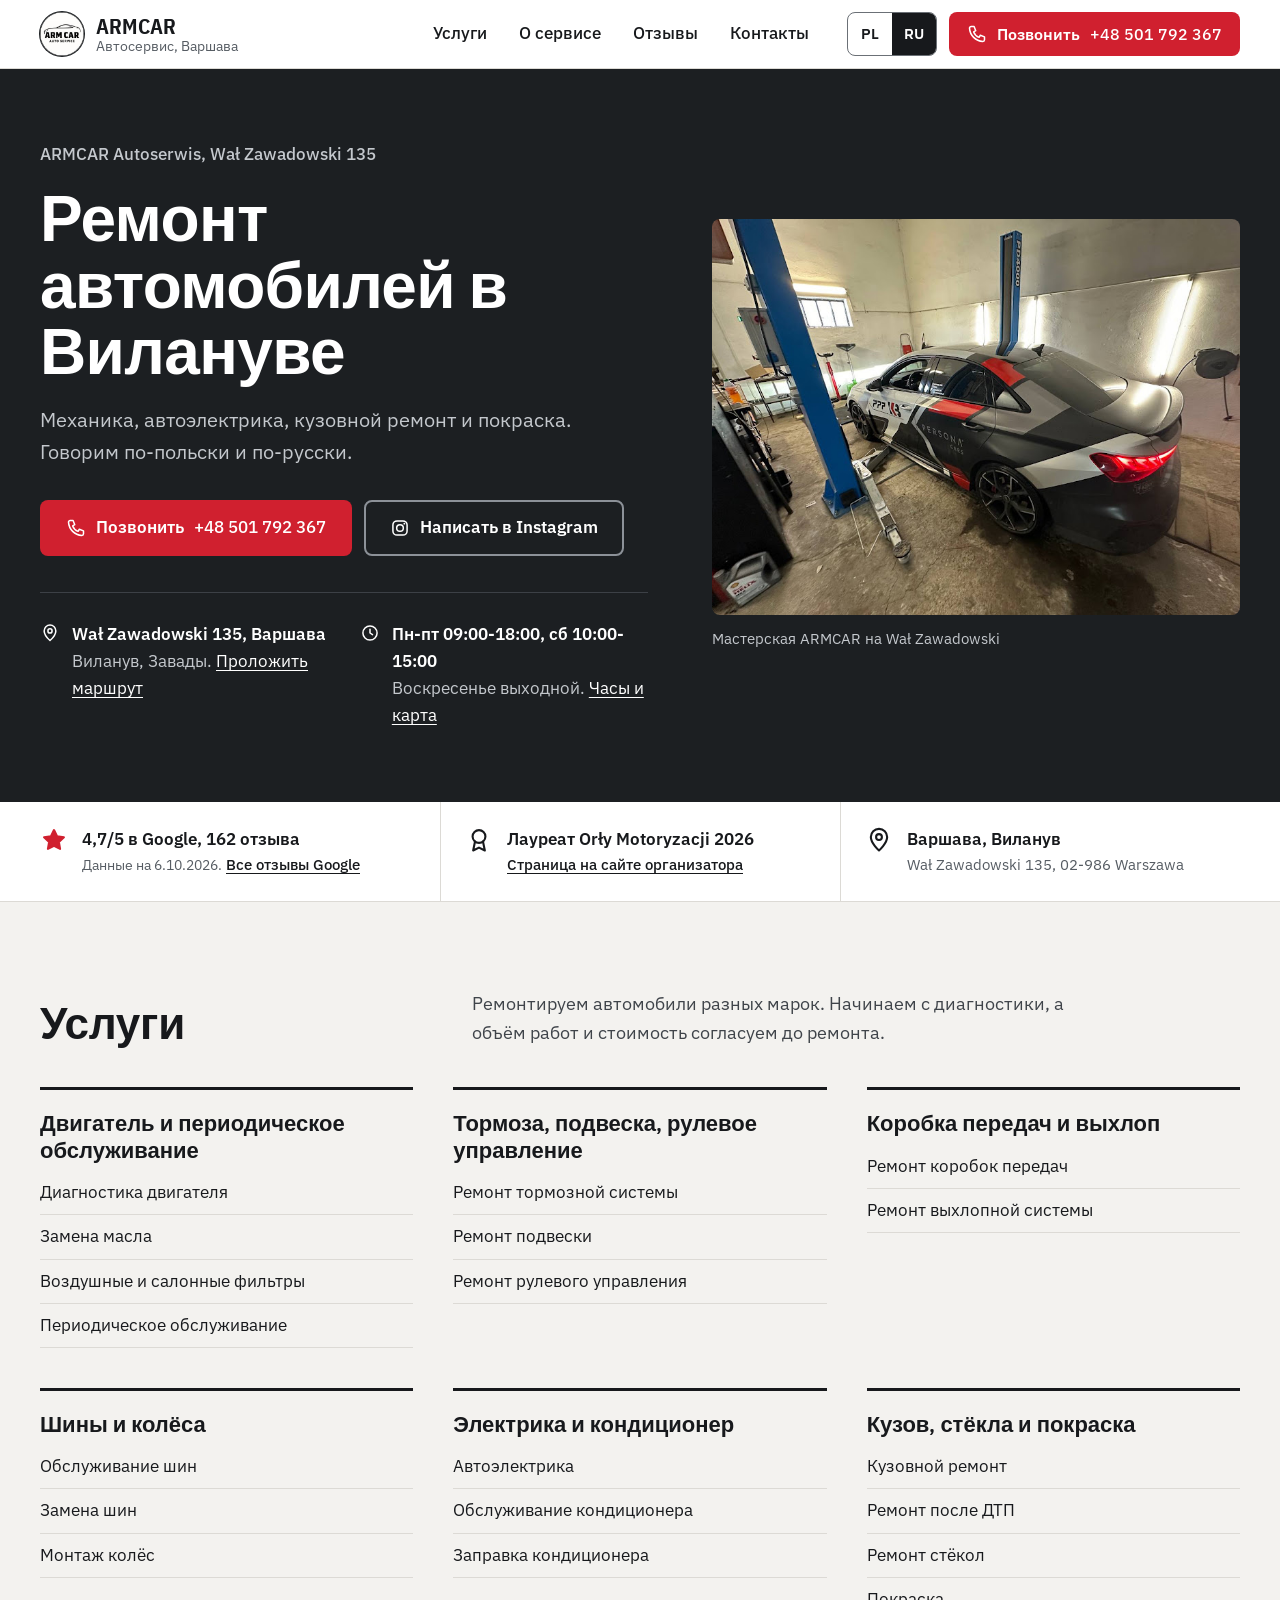
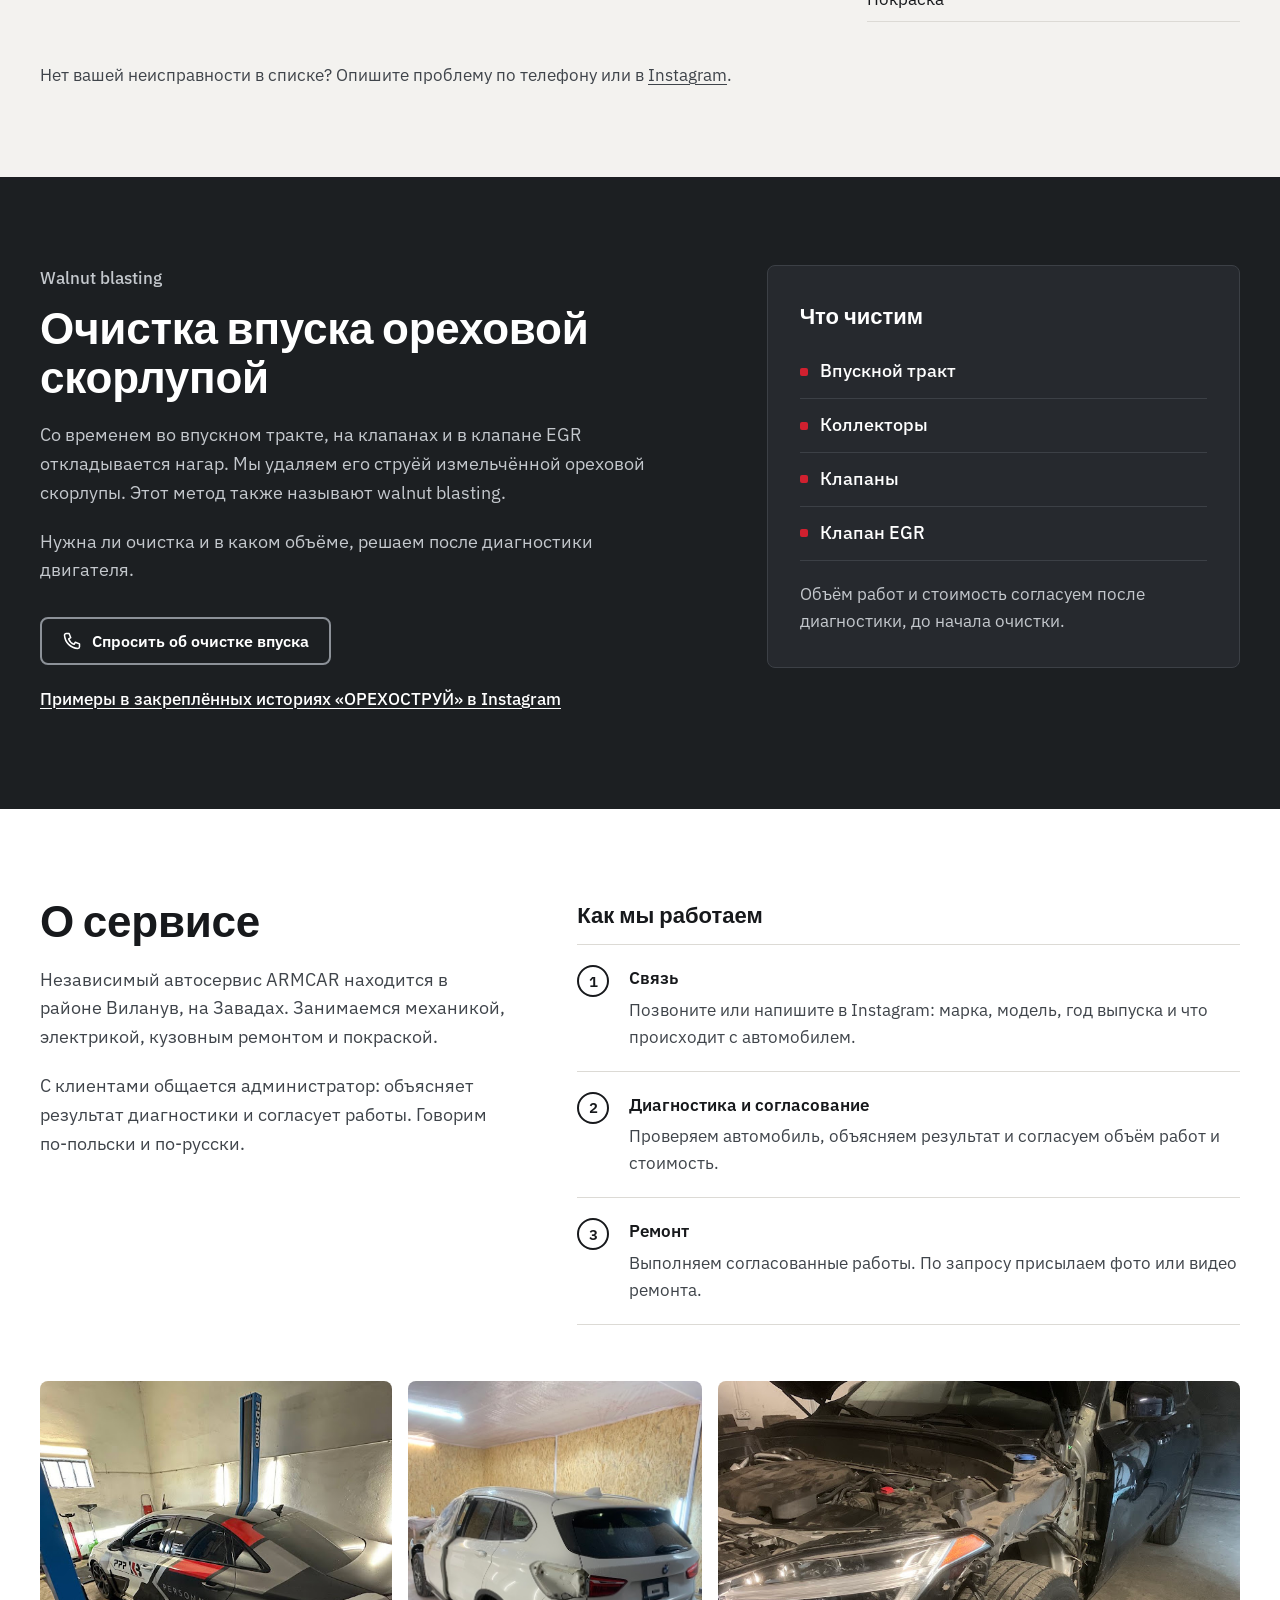
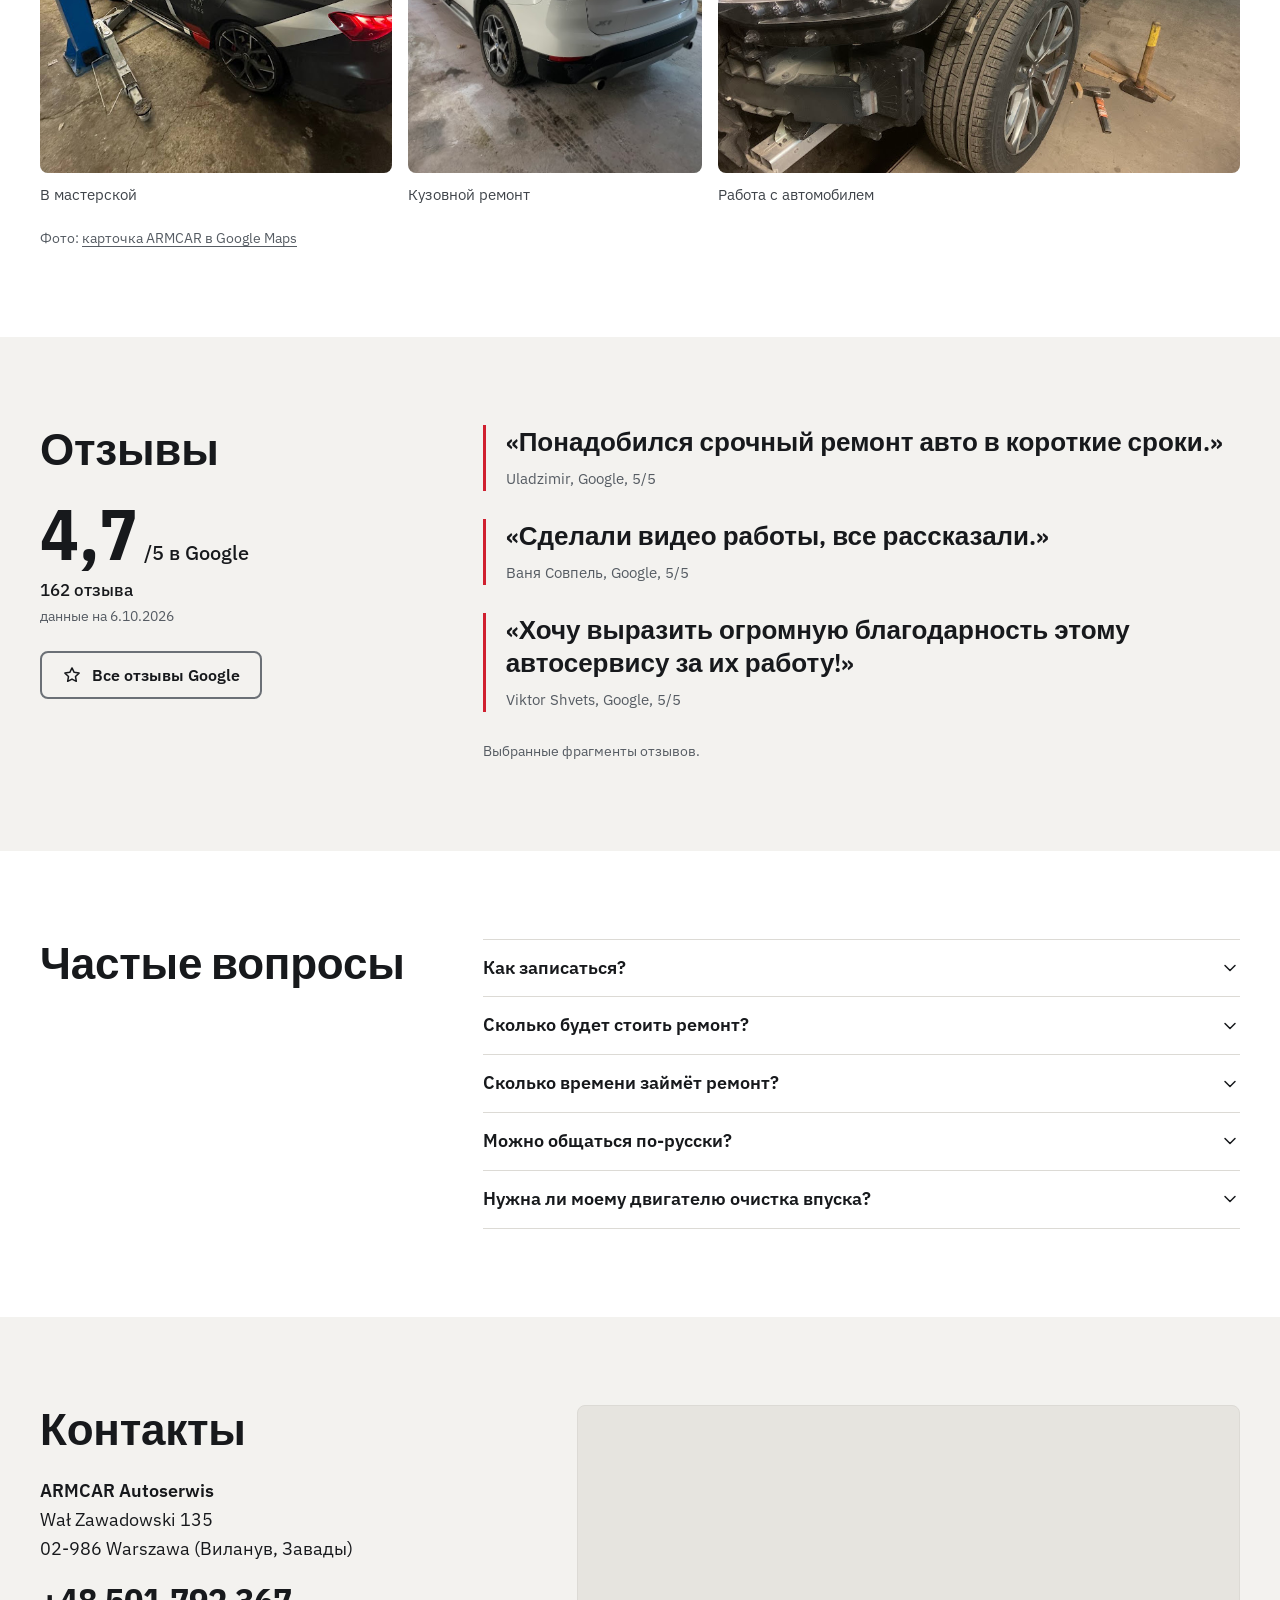
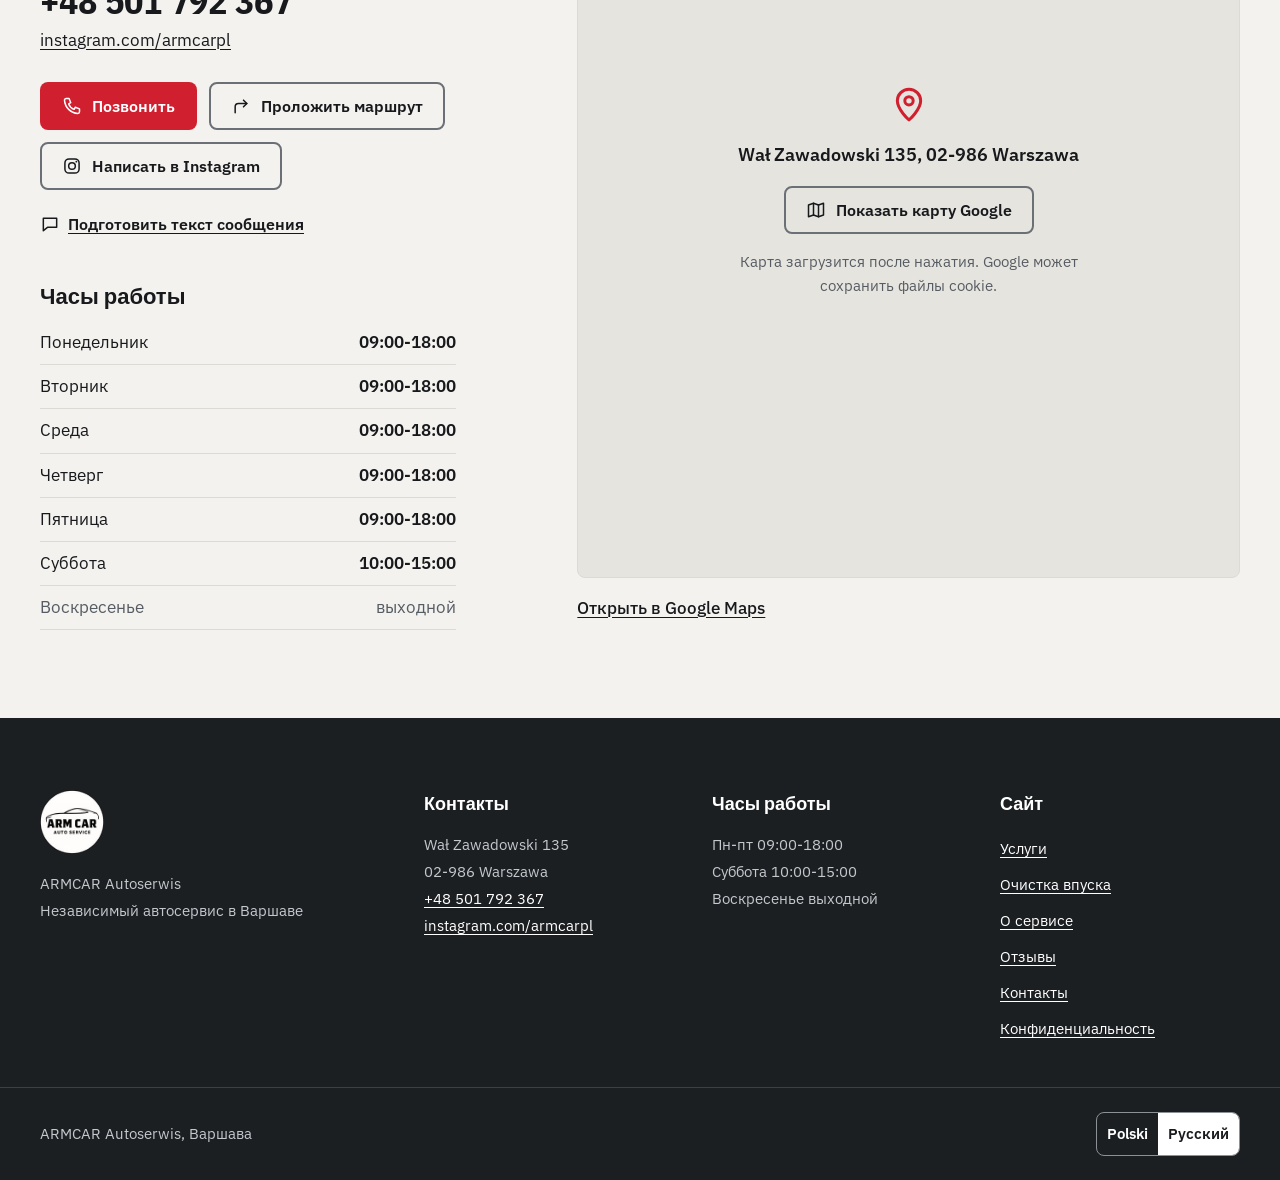
==== commit 62a0eae4: "Rebuild ARMCAR website with verified business content and responsive design" ====
--- a/ru/index.html
+++ b/ru/index.html
@@ -3,61 +3,67 @@
 <head>
   <meta charset="utf-8">
   <meta name="viewport" content="width=device-width, initial-scale=1, viewport-fit=cover">
-  <title>ARMCAR: автосервис в Варшаве, Wał Zawadowski 135</title>
-  <meta name="description" content="ARMCAR Autoserwis, Wał Zawadowski 135, 02-986 Warszawa. Механика, шины, автоэлектрика, кузовной ремонт, покраска и обслуживание кондиционеров. Тел. +48 501 792 367.">
-  <meta name="robots" content="noindex, nofollow">
-  <meta name="theme-color" content="#245a84">
+  <title>ARMCAR Autoserwis, Варшава, Виланув: диагностика и ремонт автомобилей</title>
+  <meta name="description" content="ARMCAR Autoserwis, Wał Zawadowski 135, Варшава. Диагностика, механика, автоэлектрика, кузовной ремонт, покраска, кондиционеры и очистка впуска ореховой скорлупой. Тел. +48 501 792 367.">
+  <link rel="canonical" href="https://mrabets.github.io/armcar-autoserwis/ru/">
+  <link rel="alternate" hreflang="pl" href="https://mrabets.github.io/armcar-autoserwis/">
+  <link rel="alternate" hreflang="ru" href="https://mrabets.github.io/armcar-autoserwis/ru/">
+  <link rel="alternate" hreflang="x-default" href="https://mrabets.github.io/armcar-autoserwis/">
+  <meta property="og:url" content="https://mrabets.github.io/armcar-autoserwis/ru/">
+  <meta property="og:image" content="https://mrabets.github.io/armcar-autoserwis/assets/img/workshop.jpg">
+  <meta property="og:image:width" content="773">
+  <meta property="og:image:height" content="580">
+  <meta name="theme-color" content="#1c1f22">
   <meta property="og:type" content="website">
   <meta property="og:locale" content="ru_RU">
   <meta property="og:locale:alternate" content="pl_PL">
-  <meta property="og:title" content="ARMCAR Autoserwis, Варшава, Wał Zawadowski 135">
-  <meta property="og:description" content="Диагностика и ремонт автомобилей в Варшаве. Wał Zawadowski 135. Телефон: +48 501 792 367.">
-  <link rel="icon" href="../assets/img/favicon.svg" type="image/svg+xml">
+  <meta property="og:title" content="ARMCAR Autoserwis, Варшава">
+  <meta property="og:description" content="Диагностика и ремонт автомобилей на Wał Zawadowski 135. Телефон: +48 501 792 367.">
+  <link rel="icon" href="../assets/img/logo.jpg" type="image/jpeg">
+  <link rel="apple-touch-icon" href="../assets/img/logo.jpg">
+  <link rel="preload" href="../assets/fonts/plex-3.woff2" as="font" type="font/woff2" crossorigin>
+  <link rel="preload" href="../assets/fonts/plex-8.woff2" as="font" type="font/woff2" crossorigin>
   <link rel="stylesheet" href="../assets/css/fonts.css">
   <link rel="stylesheet" href="../assets/css/styles.css">
+  <script>document.documentElement.classList.add("js")</script>
   <script type="application/ld+json">
   {
     "@context": "https://schema.org",
     "@type": "AutoRepair",
     "name": "ARMCAR Autoserwis",
+    "url": "https://mrabets.github.io/armcar-autoserwis/",
     "telephone": "+48501792367",
     "address": {
-        "@type": "PostalAddress",
-        "streetAddress": "Wał Zawadowski 135",
-        "postalCode": "02-986",
-        "addressLocality": "Warszawa",
-        "addressCountry": "PL"
+      "@type": "PostalAddress",
+      "streetAddress": "Wał Zawadowski 135",
+      "postalCode": "02-986",
+      "addressLocality": "Warszawa",
+      "addressCountry": "PL"
+    },
+    "geo": {
+      "@type": "GeoCoordinates",
+      "latitude": 52.1804756,
+      "longitude": 21.1117846
     },
     "hasMap": "https://www.google.com/maps/search/?api=1&query=ARMCAR%20Autoserwis&query_place_id=ChIJrZZSLTnTHkcRetHvms2TYNY",
-    "sameAs": [
-        "https://www.instagram.com/armcarpl/"
-    ],
+    "sameAs": ["https://www.instagram.com/armcarpl/"],
+    "knowsLanguage": ["pl", "ru"],
+    "award": "Laureat Orły Motoryzacji 2026",
     "openingHoursSpecification": [
-        {
-            "@type": "OpeningHoursSpecification",
-            "dayOfWeek": [
-                "Monday",
-                "Tuesday",
-                "Wednesday",
-                "Thursday",
-                "Friday"
-            ],
-            "opens": "09:00",
-            "closes": "18:00"
-        },
-        {
-            "@type": "OpeningHoursSpecification",
-            "dayOfWeek": "Saturday",
-            "opens": "10:00",
-            "closes": "15:00"
-        }
-    ],
-    "geo": {
-        "@type": "GeoCoordinates",
-        "latitude": 52.1804756,
-        "longitude": 21.1117846
-    }
-}
+      {
+        "@type": "OpeningHoursSpecification",
+        "dayOfWeek": ["Monday", "Tuesday", "Wednesday", "Thursday", "Friday"],
+        "opens": "09:00",
+        "closes": "18:00"
+      },
+      {
+        "@type": "OpeningHoursSpecification",
+        "dayOfWeek": "Saturday",
+        "opens": "10:00",
+        "closes": "15:00"
+      }
+    ]
+  }
   </script>
   <script src="../assets/js/main.js" defer></script>
 </head>
@@ -65,27 +71,25 @@
   <svg class="sprite" aria-hidden="true" focusable="false" xmlns="http://www.w3.org/2000/svg">
     <symbol id="i-phone" viewBox="0 0 24 24"><path d="M5 3h3.5l2 5-2.5 1.5a11 11 0 0 0 6.5 6.5l1.5-2.5 5 2V19a2 2 0 0 1-2 2A17 17 0 0 1 3 5a2 2 0 0 1 2-2z"/></symbol>
     <symbol id="i-route" viewBox="0 0 24 24"><path d="M5 20v-7a4 4 0 0 1 4-4h10"/><path d="M15 5l4 4-4 4"/></symbol>
+    <symbol id="i-pin" viewBox="0 0 24 24"><path d="M12 21s-7-6.2-7-11.5a7 7 0 0 1 14 0C19 14.8 12 21 12 21z"/><circle cx="12" cy="9.5" r="2.5"/></symbol>
+    <symbol id="i-clock" viewBox="0 0 24 24"><circle cx="12" cy="12" r="8.5"/><path d="M12 7.5V12l3 2"/></symbol>
+    <symbol id="i-instagram" viewBox="0 0 24 24"><rect x="3.5" y="3.5" width="17" height="17" rx="5"/><circle cx="12" cy="12" r="4"/><circle cx="17.2" cy="6.8" r="1.1" fill="currentColor" stroke="none"/></symbol>
+    <symbol id="i-star" viewBox="0 0 24 24"><path d="M12 3.5l2.6 5.3 5.9.9-4.3 4.1 1 5.8-5.2-2.7-5.2 2.7 1-5.8-4.3-4.1 5.9-.9z"/></symbol>
+    <symbol id="i-award" viewBox="0 0 24 24"><circle cx="12" cy="9" r="5.5"/><path d="M8.6 13.3 7 21l5-2.5 5 2.5-1.6-7.7"/></symbol>
     <symbol id="i-map" viewBox="0 0 24 24"><path d="M9 4 3 6v14l6-2 6 2 6-2V4l-6 2-6-2z"/><path d="M9 4v14M15 6v14"/></symbol>
-    <symbol id="i-instagram" viewBox="0 0 24 24"><rect x="3.5" y="3.5" width="17" height="17" rx="5"/><circle cx="12" cy="12" r="4"/><circle cx="17.2" cy="6.8" r="1.1" fill="currentColor" stroke="none"/></symbol>
-    <symbol id="i-copy" viewBox="0 0 24 24"><rect x="8" y="8" width="12" height="12" rx="1"/><path d="M16 8V4H4v12h4"/></symbol>
+    <symbol id="i-copy" viewBox="0 0 24 24"><rect x="8" y="8" width="12" height="12" rx="2"/><path d="M16 8V5a1 1 0 0 0-1-1H5a1 1 0 0 0-1 1v10a1 1 0 0 0 1 1h3"/></symbol>
+    <symbol id="i-message" viewBox="0 0 24 24"><path d="M4 5h16v11H9l-5 4z"/></symbol>
+    <symbol id="i-chevron" viewBox="0 0 24 24"><path d="M6 9l6 6 6-6"/></symbol>
     <symbol id="i-menu" viewBox="0 0 24 24"><path d="M4 7h16M4 12h16M4 17h16"/></symbol>
     <symbol id="i-close" viewBox="0 0 24 24"><path d="M6 6l12 12M18 6 6 18"/></symbol>
   </svg>
 
   <a class="skip-link" href="#main">Перейти к содержанию</a>
 
-  <div class="demo-bar">
-    <div class="container demo-bar__inner">
-      <span class="demo-bar__tag">Demo</span>
-      <p class="demo-bar__text">Пример сайта для ARMCAR</p>
-      <a href="#o-sajte">Подробнее</a>
-    </div>
-  </div>
-
   <header class="site-header" data-header>
     <div class="container site-header__inner">
       <a class="brand" href="#top" aria-label="ARMCAR Autoserwis, начало страницы">
-        <svg class="brand__mark" viewBox="0 0 32 32" aria-hidden="true"><polygon class="brand__nut" points="16,3 27.3,9.5 27.3,22.5 16,29 4.7,22.5 4.7,9.5"/><circle class="brand__hole" cx="16" cy="16" r="5"/></svg>
+        <img class="brand__logo" src="../assets/img/logo.jpg" width="150" height="150" alt="">
         <span class="brand__text">
           <span class="brand__name">ARMCAR</span>
           <span class="brand__sub">Автосервис, Варшава</span>
@@ -94,286 +98,407 @@
 
       <nav class="site-nav" id="site-nav" aria-label="Основная навигация" data-menu>
         <ul class="site-nav__list">
-          <li><a href="#uslugi">Услуги</a></li>
-          <li><a href="#kak-dobratsya">Часы и адрес</a></li>
-          <li><a href="#kontakty">Контакты</a></li>
+          <li><a class="site-nav__link" href="#uslugi">Услуги</a></li>
+          <li><a class="site-nav__link" href="#o-servise">О сервисе</a></li>
+          <li><a class="site-nav__link" href="#otzyvy">Отзывы</a></li>
+          <li><a class="site-nav__link" href="#kontakty">Контакты</a></li>
         </ul>
       </nav>
 
       <div class="site-header__actions">
-        <div class="lang" aria-label="Язык сайта">
+        <div class="lang" role="group" aria-label="Язык сайта">
           <a href="../index.html" lang="pl" hreflang="pl">PL</a>
-          <a href="index.html" lang="ru" aria-current="true">RU</a>
-        </div>
-        <a class="button button--dark button--compact site-header__call" href="tel:+48501792367">
+          <a href="index.html" lang="ru" aria-current="page">RU</a>
+        </div>
+        <a class="button button--primary site-header__call" href="tel:+48501792367">
           <svg class="icon" aria-hidden="true"><use href="#i-phone"/></svg>
-          Позвонить
+          <span>Позвонить</span>
+          <span class="site-header__number">+48 501 792 367</span>
         </a>
         <button class="menu-toggle" type="button" aria-expanded="false" aria-controls="site-nav" data-menu-toggle>
-          <span class="visually-hidden">Меню</span>
-          <svg class="icon icon--open" aria-hidden="true"><use href="#i-menu"/></svg>
-          <svg class="icon icon--close" aria-hidden="true"><use href="#i-close"/></svg>
+          <svg class="icon menu-toggle__open" aria-hidden="true"><use href="#i-menu"/></svg>
+          <svg class="icon menu-toggle__close" aria-hidden="true"><use href="#i-close"/></svg>
+          <span>Меню</span>
         </button>
       </div>
     </div>
   </header>
 
   <main id="main">
-    <section class="hero" id="top" aria-labelledby="hero-title">
+    <section class="hero is-dark" id="top" aria-labelledby="hero-title">
       <div class="container hero__grid">
-        <div class="hero__intro">
-          <h1 class="hero__title" id="hero-title">Автосервис ARMCAR в Варшаве</h1>
-          <p class="hero__lead">Диагностика и ремонт автомобилей, шины, кузовной ремонт, покраска и кондиционеры. Сервис на Wał Zawadowski 135.</p>
+        <div class="hero__content">
+          <p class="hero__kicker">ARMCAR Autoserwis, Wał Zawadowski 135</p>
+          <h1 class="hero__title" id="hero-title">Ремонт автомобилей в Вилануве</h1>
+          <p class="hero__lead">Механика, автоэлектрика, кузовной ремонт и покраска. Говорим по-польски и по-русски.</p>
           <div class="hero__actions">
             <a class="button button--primary button--large" href="tel:+48501792367">
               <svg class="icon" aria-hidden="true"><use href="#i-phone"/></svg>
-              <span class="button__stack"><span>Позвонить</span><span class="button__meta">+48 501 792 367</span></span>
+              <span>Позвонить</span>
+              <span class="button__number">+48 501 792 367</span>
             </a>
-            <a class="button button--ghost button--large" href="https://www.instagram.com/armcarpl/" target="_blank" rel="noopener">
+            <a class="button button--secondary button--large" href="https://www.instagram.com/armcarpl/" target="_blank" rel="noopener">
               <svg class="icon" aria-hidden="true"><use href="#i-instagram"/></svg>
               Написать в Instagram
             </a>
           </div>
-          <p class="hero__note">Говорим по-русски и по-польски.</p>
-          <p class="hero__rating"><a href="https://www.google.com/maps/search/?api=1&amp;query=ARMCAR%20Autoserwis&amp;query_place_id=ChIJrZZSLTnTHkcRetHvms2TYNY" target="_blank" rel="noopener">4,7/5 в Google, 162 отзыва</a> (данные на 5 октября 2026)</p>
-        </div>
-
-        <aside class="visit" id="kak-dobratsya" aria-labelledby="visit-title">
-          <h2 class="visit__title" id="visit-title">Часы работы и адрес</h2>
-          <dl class="hours">
-            <div class="hours__row"><dt>Пн-пт</dt><dd>09:00-18:00</dd></div>
-            <div class="hours__row"><dt>Суббота</dt><dd>10:00-15:00</dd></div>
-            <div class="hours__row hours__row--closed"><dt>Воскресенье</dt><dd>закрыто</dd></div>
-          </dl>
-          <p class="visit__address">Wał Zawadowski 135, 02-986 Warszawa</p>
-          <div class="visit__actions">
-            <a class="button button--primary" href="https://www.google.com/maps/dir/?api=1&amp;destination=ARMCAR%20Autoserwis%2C%20Wa%C5%82%20Zawadowski%20135%2C%2002-986%20Warszawa&amp;destination_place_id=ChIJrZZSLTnTHkcRetHvms2TYNY" target="_blank" rel="noopener">
+          <ul class="hero__facts">
+            <li class="fact">
+              <svg class="icon fact__icon" aria-hidden="true"><use href="#i-pin"/></svg>
+              <span>
+                <strong class="fact__title">Wał Zawadowski 135, Варшава</strong>
+                <span class="fact__text">Виланув, Завады. <a href="https://www.google.com/maps/dir/?api=1&amp;destination=ARMCAR%20Autoserwis%2C%20Wa%C5%82%20Zawadowski%20135%2C%2002-986%20Warszawa&amp;destination_place_id=ChIJrZZSLTnTHkcRetHvms2TYNY" target="_blank" rel="noopener">Проложить маршрут</a></span>
+              </span>
+            </li>
+            <li class="fact">
+              <svg class="icon fact__icon" aria-hidden="true"><use href="#i-clock"/></svg>
+              <span>
+                <strong class="fact__title">Пн-пт 09:00-18:00, сб 10:00-15:00</strong>
+                <span class="fact__text">Воскресенье выходной. <a href="#kontakty">Часы и карта</a></span>
+              </span>
+            </li>
+          </ul>
+        </div>
+        <figure class="hero__media">
+          <img class="hero__photo" src="../assets/img/workshop.jpg" width="773" height="580" alt="Автомобиль у подъёмника в мастерской ARMCAR" fetchpriority="high">
+          <figcaption class="hero__caption">Мастерская ARMCAR на Wał Zawadowski</figcaption>
+        </figure>
+      </div>
+    </section>
+
+    <section class="trust" aria-label="Оценка, награда и местоположение">
+      <div class="container trust__grid">
+        <div class="trust__item">
+          <svg class="icon trust__icon trust__icon--star" aria-hidden="true"><use href="#i-star"/></svg>
+          <div>
+            <p class="trust__title">4,7/5 в Google, 162 отзыва</p>
+            <p class="trust__text"><span class="trust__date">Данные на 6.10.2026.</span> <a href="https://www.google.com/maps/search/?api=1&amp;query=ARMCAR%20Autoserwis&amp;query_place_id=ChIJrZZSLTnTHkcRetHvms2TYNY" target="_blank" rel="noopener">Все отзывы Google</a></p>
+          </div>
+        </div>
+        <div class="trust__item">
+          <svg class="icon trust__icon" aria-hidden="true"><use href="#i-award"/></svg>
+          <div>
+            <p class="trust__title">Лауреат Orły Motoryzacji 2026</p>
+            <p class="trust__text"><a href="https://www.orlymotoryzacji.pl/profile-1550692-armcar-autoserwis" target="_blank" rel="noopener">Страница на сайте организатора</a></p>
+          </div>
+        </div>
+        <div class="trust__item">
+          <svg class="icon trust__icon" aria-hidden="true"><use href="#i-pin"/></svg>
+          <div>
+            <p class="trust__title">Варшава, Виланув</p>
+            <p class="trust__text">Wał Zawadowski 135, 02-986 Warszawa</p>
+          </div>
+        </div>
+      </div>
+    </section>
+
+    <section class="section section--tint" id="uslugi" aria-labelledby="services-title">
+      <div class="container">
+        <div class="section-head">
+          <h2 class="section-title" id="services-title">Услуги</h2>
+          <p class="section-lead">Ремонтируем автомобили разных марок. Начинаем с диагностики, а объём работ и стоимость согласуем до ремонта.</p>
+        </div>
+
+        <div class="services">
+          <article class="service">
+            <h3 class="service__title">Двигатель и периодическое обслуживание</h3>
+            <ul class="service__list">
+              <li>Диагностика двигателя</li>
+              <li>Замена масла</li>
+              <li>Воздушные и салонные фильтры</li>
+              <li>Периодическое обслуживание</li>
+            </ul>
+          </article>
+          <article class="service">
+            <h3 class="service__title">Тормоза, подвеска, рулевое управление</h3>
+            <ul class="service__list">
+              <li>Ремонт тормозной системы</li>
+              <li>Ремонт подвески</li>
+              <li>Ремонт рулевого управления</li>
+            </ul>
+          </article>
+          <article class="service">
+            <h3 class="service__title">Коробка передач и выхлоп</h3>
+            <ul class="service__list">
+              <li>Ремонт коробок передач</li>
+              <li>Ремонт выхлопной системы</li>
+            </ul>
+          </article>
+          <article class="service">
+            <h3 class="service__title">Шины и колёса</h3>
+            <ul class="service__list">
+              <li>Обслуживание шин</li>
+              <li>Замена шин</li>
+              <li>Монтаж колёс</li>
+            </ul>
+          </article>
+          <article class="service">
+            <h3 class="service__title">Электрика и кондиционер</h3>
+            <ul class="service__list">
+              <li>Автоэлектрика</li>
+              <li>Обслуживание кондиционера</li>
+              <li>Заправка кондиционера</li>
+            </ul>
+          </article>
+          <article class="service">
+            <h3 class="service__title">Кузов, стёкла и покраска</h3>
+            <ul class="service__list">
+              <li>Кузовной ремонт</li>
+              <li>Ремонт после ДТП</li>
+              <li>Ремонт стёкол</li>
+              <li>Покраска</li>
+            </ul>
+          </article>
+        </div>
+
+        <p class="services__note">Нет вашей неисправности в списке? Опишите проблему по телефону или в <a href="https://www.instagram.com/armcarpl/" target="_blank" rel="noopener">Instagram</a>.</p>
+      </div>
+    </section>
+
+    <section class="section feature is-dark" id="ochistka-vpuska" aria-labelledby="feature-title">
+      <div class="container feature__grid">
+        <div class="feature__content">
+          <p class="feature__kicker">Walnut blasting</p>
+          <h2 class="section-title" id="feature-title">Очистка впуска ореховой скорлупой</h2>
+          <p class="feature__text">Со временем во впускном тракте, на клапанах и в клапане EGR откладывается нагар. Мы удаляем его струёй измельчённой ореховой скорлупы. Этот метод также называют walnut blasting.</p>
+          <p class="feature__text">Нужна ли очистка и в каком объёме, решаем после диагностики двигателя.</p>
+          <div class="feature__actions">
+            <a class="button button--secondary" href="tel:+48501792367">
+              <svg class="icon" aria-hidden="true"><use href="#i-phone"/></svg>
+              Спросить об очистке впуска
+            </a>
+            <a class="text-link" href="https://www.instagram.com/armcarpl/" target="_blank" rel="noopener">Примеры в закреплённых историях «ОРЕХОСТРУЙ» в Instagram</a>
+          </div>
+        </div>
+        <div class="feature__panel">
+          <h3 class="feature__panel-title">Что чистим</h3>
+          <ul class="feature__list">
+            <li>Впускной тракт</li>
+            <li>Коллекторы</li>
+            <li>Клапаны</li>
+            <li>Клапан EGR</li>
+          </ul>
+          <p class="feature__panel-note">Объём работ и стоимость согласуем после диагностики, до начала очистки.</p>
+        </div>
+      </div>
+    </section>
+
+    <section class="section" id="o-servise" aria-labelledby="about-title">
+      <div class="container">
+        <div class="about">
+          <div class="about__intro">
+            <h2 class="section-title" id="about-title">О сервисе</h2>
+            <p>Независимый автосервис ARMCAR находится в районе Виланув, на Завадах. Занимаемся механикой, электрикой, кузовным ремонтом и покраской.</p>
+            <p>С клиентами общается администратор: объясняет результат диагностики и согласует работы. Говорим по-польски и по-русски.</p>
+          </div>
+          <div class="about__process">
+            <h3 class="about__subtitle">Как мы работаем</h3>
+            <ol class="steps">
+              <li class="step">
+                <h4 class="step__title">Связь</h4>
+                <p>Позвоните или напишите в Instagram: марка, модель, год выпуска и что происходит с автомобилем.</p>
+              </li>
+              <li class="step">
+                <h4 class="step__title">Диагностика и согласование</h4>
+                <p>Проверяем автомобиль, объясняем результат и согласуем объём работ и стоимость.</p>
+              </li>
+              <li class="step">
+                <h4 class="step__title">Ремонт</h4>
+                <p>Выполняем согласованные работы. По запросу присылаем фото или видео ремонта.</p>
+              </li>
+            </ol>
+          </div>
+        </div>
+
+        <div class="gallery">
+          <figure class="gallery__item gallery__item--workshop">
+            <img class="gallery__img" src="../assets/img/workshop.jpg" width="773" height="580" alt="Автомобиль у подъёмника в мастерской ARMCAR" loading="lazy" decoding="async" data-zoom>
+            <figcaption class="gallery__caption">В мастерской</figcaption>
+          </figure>
+          <figure class="gallery__item gallery__item--bodywork">
+            <img class="gallery__img" src="../assets/img/bodywork.jpg" width="609" height="812" alt="BMW X1 в процессе кузовного ремонта" loading="lazy" decoding="async" data-zoom>
+            <figcaption class="gallery__caption">Кузовной ремонт</figcaption>
+          </figure>
+          <figure class="gallery__item gallery__item--repair">
+            <img class="gallery__img" src="../assets/img/repair.jpg" width="773" height="580" alt="Автомобиль с открытым капотом и снятыми передними деталями" loading="lazy" decoding="async" data-zoom>
+            <figcaption class="gallery__caption">Работа с автомобилем</figcaption>
+          </figure>
+        </div>
+        <p class="gallery__source">Фото: <a href="https://www.google.com/maps/search/?api=1&amp;query=ARMCAR%20Autoserwis&amp;query_place_id=ChIJrZZSLTnTHkcRetHvms2TYNY" target="_blank" rel="noopener">карточка ARMCAR в Google Maps</a></p>
+      </div>
+    </section>
+
+    <section class="section section--tint" id="otzyvy" aria-labelledby="reviews-title">
+      <div class="container reviews">
+        <div class="reviews__summary">
+          <h2 class="section-title" id="reviews-title">Отзывы</h2>
+          <p class="rating">
+            <span class="rating__value">4,7</span>
+            <span class="rating__scale">/5 в Google</span>
+          </p>
+          <p class="rating__count">162 отзыва <span class="rating__date">данные на 6.10.2026</span></p>
+          <a class="button button--secondary" href="https://www.google.com/maps/search/?api=1&amp;query=ARMCAR%20Autoserwis&amp;query_place_id=ChIJrZZSLTnTHkcRetHvms2TYNY" target="_blank" rel="noopener">
+            <svg class="icon" aria-hidden="true"><use href="#i-star"/></svg>
+            Все отзывы Google
+          </a>
+        </div>
+        <div class="reviews__list">
+          <figure class="quote">
+            <blockquote class="quote__text"><p>«Понадобился срочный ремонт авто в короткие сроки.»</p></blockquote>
+            <figcaption class="quote__author">Uladzimir, Google, 5/5</figcaption>
+          </figure>
+          <figure class="quote">
+            <blockquote class="quote__text"><p>«Сделали видео работы, все рассказали.»</p></blockquote>
+            <figcaption class="quote__author">Ваня Совпель, Google, 5/5</figcaption>
+          </figure>
+          <figure class="quote">
+            <blockquote class="quote__text"><p>«Хочу выразить огромную благодарность этому автосервису за их работу!»</p></blockquote>
+            <figcaption class="quote__author">Viktor Shvets, Google, 5/5</figcaption>
+          </figure>
+          <p class="reviews__note">Выбранные фрагменты отзывов.</p>
+        </div>
+      </div>
+    </section>
+
+    <section class="section" id="voprosy" aria-labelledby="faq-title">
+      <div class="container faq">
+        <h2 class="section-title" id="faq-title">Частые вопросы</h2>
+        <div class="faq__list">
+          <details class="faq__item">
+            <summary class="faq__question">Как записаться?<svg class="icon faq__icon" aria-hidden="true"><use href="#i-chevron"/></svg></summary>
+            <div class="faq__answer">
+              <p>Позвоните по номеру <a href="tel:+48501792367">+48 501 792 367</a> или напишите в <a href="https://www.instagram.com/armcarpl/" target="_blank" rel="noopener">Instagram</a>. Укажите марку, модель, год выпуска и опишите проблему. Время визита согласуем в разговоре.</p>
+            </div>
+          </details>
+          <details class="faq__item">
+            <summary class="faq__question">Сколько будет стоить ремонт?<svg class="icon faq__icon" aria-hidden="true"><use href="#i-chevron"/></svg></summary>
+            <div class="faq__answer">
+              <p>Цена зависит от неисправности и нужных запчастей. При записи уточните стоимость диагностики. До ремонта подтвердите полную сумму за запчасти и работу, включая VAT. Дополнительные работы тоже нужно согласовать.</p>
+            </div>
+          </details>
+          <details class="faq__item">
+            <summary class="faq__question">Сколько времени займёт ремонт?<svg class="icon faq__icon" aria-hidden="true"><use href="#i-chevron"/></svg></summary>
+            <div class="faq__answer">
+              <p>Это зависит от объёма работ и наличия запчастей. При записи согласуйте время приёма, а после диагностики предполагаемый срок выдачи автомобиля.</p>
+            </div>
+          </details>
+          <details class="faq__item">
+            <summary class="faq__question">Можно общаться по-русски?<svg class="icon faq__icon" aria-hidden="true"><use href="#i-chevron"/></svg></summary>
+            <div class="faq__answer">
+              <p>Да. Мы общаемся с клиентами на польском и на русском.</p>
+            </div>
+          </details>
+          <details class="faq__item">
+            <summary class="faq__question">Нужна ли моему двигателю очистка впуска?<svg class="icon faq__icon" aria-hidden="true"><use href="#i-chevron"/></svg></summary>
+            <div class="faq__answer">
+              <p>Без проверки автомобиля это не определить. После диагностики скажем, есть ли смысл в очистке и какой объём работ нужен.</p>
+            </div>
+          </details>
+        </div>
+      </div>
+    </section>
+
+    <section class="section section--tint" id="kontakty" aria-labelledby="contact-title">
+      <div class="container contact">
+        <div class="contact__info">
+          <h2 class="section-title" id="contact-title">Контакты</h2>
+          <address class="contact__address">
+            <strong>ARMCAR Autoserwis</strong><br>
+            Wał Zawadowski 135<br>
+            02-986 Warszawa (Виланув, Завады)
+          </address>
+          <p class="contact__phone"><a href="tel:+48501792367">+48 501 792 367</a></p>
+          <p class="contact__instagram"><a href="https://www.instagram.com/armcarpl/" target="_blank" rel="noopener">instagram.com/armcarpl</a></p>
+
+          <div class="contact__actions">
+            <a class="button button--primary" href="tel:+48501792367">
+              <svg class="icon" aria-hidden="true"><use href="#i-phone"/></svg>
+              Позвонить
+            </a>
+            <a class="button button--secondary" href="https://www.google.com/maps/dir/?api=1&amp;destination=ARMCAR%20Autoserwis%2C%20Wa%C5%82%20Zawadowski%20135%2C%2002-986%20Warszawa&amp;destination_place_id=ChIJrZZSLTnTHkcRetHvms2TYNY" target="_blank" rel="noopener">
               <svg class="icon" aria-hidden="true"><use href="#i-route"/></svg>
               Проложить маршрут
             </a>
-            <button class="button button--ghost" type="button" aria-controls="map" data-map-load data-js-only>
-              <svg class="icon" aria-hidden="true"><use href="#i-map"/></svg>
-              Показать карту
-            </button>
-          </div>
-          <div class="map" id="map" tabindex="-1" data-map data-map-src="https://maps.google.com/maps?q=ARMCAR%20Autoserwis%2C%20Wa%C5%82%20Zawadowski%20135%2C%2002-986%20Warszawa&amp;z=15&amp;hl=ru&amp;output=embed" hidden></div>
-        </aside>
-      </div>
-    </section>
-
-    <section class="services" id="uslugi" aria-labelledby="services-title" data-services>
-      <div class="container">
-        <h2 class="section-title" id="services-title">Услуги</h2>
-
-        <div class="services__grid">
-          <div class="diagram">
-            <svg class="car" viewBox="0 10 1200 480" role="img" aria-labelledby="car-title car-desc" xmlns="http://www.w3.org/2000/svg">
-              <title id="car-title">Схема автомобиля</title>
-              <desc id="car-desc">Рисунок машины с отмеченными зонами ремонта: двигатель, тормоза и подвеска, шины, коробка передач и выхлоп, электрика, кузов и стёкла, покраска, кондиционер.</desc>
-              <g aria-hidden="true">
-                <path class="car__dim" d="M120 34H1100M120 24V44M1100 24V44M290 28V40M930 28V40"/>
-                <path class="car__axis" d="M290 56V480M930 56V480"/>
-                <path class="car__ground" d="M40 442H1160"/>
-                <path class="car__hatch" d="M80 442l-14 14M120 442l-14 14M160 442l-14 14M200 442l-14 14M240 442l-14 14M280 442l-14 14M320 442l-14 14M360 442l-14 14M400 442l-14 14M440 442l-14 14M480 442l-14 14M520 442l-14 14M560 442l-14 14M600 442l-14 14M640 442l-14 14M680 442l-14 14M720 442l-14 14M760 442l-14 14M800 442l-14 14M840 442l-14 14M880 442l-14 14M920 442l-14 14M960 442l-14 14M1000 442l-14 14M1040 442l-14 14M1080 442l-14 14M1120 442l-14 14M1160 442l-14 14"/>
-
-                <path class="car__zone" data-zone="engine" d="M120 372C108 360 106 330 114 312L130 296C160 284 260 272 380 262L470 254L494 254L500 366L376 372A86 86 0 0 0 204 372Z"/>
-                <path class="car__zone" data-zone="body" d="M494 254L984 254L978 300A86 86 0 0 0 846 354L844 366L500 366Z"/>
-                <path class="car__zone" data-zone="paint" d="M984 254L1040 250L1080 258C1096 262 1102 280 1100 300L1096 350C1094 364 1086 372 1070 372L1016 372A86 86 0 0 0 978 300Z"/>
-                <g class="car__zone" data-zone="ac">
-                  <path class="car__glass" d="M500 250C548 214 596 186 646 180C700 174 752 172 790 173L790 250Z"/>
-                  <path class="car__glass" d="M806 173C846 175 890 184 922 198C956 214 984 234 1002 250L806 250Z"/>
-                </g>
-
-                <g class="car__drive" data-zone="drivetrain">
-                  <rect x="468" y="382" width="616" height="8" rx="4"/>
-                  <rect x="384" y="374" width="84" height="22" rx="4"/>
-                  <rect x="1008" y="376" width="56" height="20" rx="10"/>
-                </g>
-
-                <path class="car__body" pathLength="1" d="M120 372C108 360 106 330 114 312L130 296C160 284 260 272 380 262L470 254C520 214 580 176 640 168C720 158 820 160 880 172C940 186 1000 222 1040 250L1080 258C1096 262 1102 280 1100 300L1096 350C1094 364 1086 372 1070 372L1016 372A86 86 0 0 0 844 372L376 372A86 86 0 0 0 204 372Z"/>
-                <path class="car__detail" d="M494 254L500 366M798 252V366M988 254L979 298M392 274C600 270 860 268 1072 272M480 256H1010M376 360H844M112 340C140 342 170 340 196 336M1098 330C1080 334 1050 336 1024 336M126 302L178 292L186 306L130 314ZM1084 266L1099 272L1100 296L1086 292ZM512 252L540 244L548 258L518 262Z"/>
-                <circle class="car__detail" cx="1032" cy="290" r="9"/>
-                <path class="car__handle" d="M716 288H748M884 288H916"/>
-
-                <g class="car__lamps" data-zone="electrics">
-                  <path class="car__harness" d="M184 304C260 312 420 316 520 316H960C1020 316 1060 300 1086 288"/>
-                  <path d="M126 302L178 292L186 306L130 314Z"/>
-                  <path d="M1084 266L1099 272L1100 296L1086 292Z"/>
-                </g>
-
-                <g transform="translate(290 372)">
-                  <circle class="car__tire" data-zone="tyres" r="70"/>
-                  <g class="car__brakes" data-zone="brakes">
-                    <circle class="car__rim" r="50"/>
-                    <path class="car__caliper" d="M-40 -12A42 42 0 0 1 -12 -40"/>
-                    <path class="car__spokes" d="M0 -15V-46M14.3 -4.6L43.7 -14.2M8.8 12.1L27 37.2M-8.8 12.1L-27 37.2M-14.3 -4.6L-43.7 -14.2"/>
-                    <circle class="car__hub" r="13"/>
-                  </g>
-                </g>
-                <g transform="translate(930 372)">
-                  <circle class="car__tire" data-zone="tyres" r="70"/>
-                  <g class="car__brakes" data-zone="brakes">
-                    <circle class="car__rim" r="50"/>
-                    <path class="car__caliper" d="M-40 -12A42 42 0 0 1 -12 -40"/>
-                    <path class="car__spokes" d="M0 -15V-46M14.3 -4.6L43.7 -14.2M8.8 12.1L27 37.2M-8.8 12.1L-27 37.2M-14.3 -4.6L-43.7 -14.2"/>
-                    <circle class="car__hub" r="13"/>
-                  </g>
-                </g>
-              </g>
-            </svg>
-          </div>
-
-          <div class="services__list">
-            <details class="service" id="dvigatel" name="service" data-service="engine">
-              <summary class="service__summary">Диагностика двигателя, масло и фильтры</summary>
-              <ul class="service__items">
-                <li>диагностика двигателя, если горит индикатор или мотор работает неровно</li>
-                <li>замена моторного масла</li>
-                <li>замена воздушного и салонного фильтров</li>
-              </ul>
-            </details>
-            <details class="service" id="tormoza" name="service" data-service="brakes">
-              <summary class="service__summary">Тормоза, подвеска и рулевое управление</summary>
-              <ul class="service__items">
-                <li>ремонт тормозной системы</li>
-                <li>ремонт подвески, если появились стуки или люфты</li>
-                <li>ремонт рулевого управления</li>
-              </ul>
-            </details>
-            <details class="service" id="shiny" name="service" data-service="tyres">
-              <summary class="service__summary">Шины и колёса</summary>
-              <ul class="service__items">
-                <li>шиномонтаж</li>
-                <li>замена шин и установка колёс</li>
-              </ul>
-            </details>
-            <details class="service" id="korobka-vyhlop" name="service" data-service="drivetrain">
-              <summary class="service__summary">Коробка передач и выхлоп</summary>
-              <ul class="service__items">
-                <li>ремонт коробок передач</li>
-                <li>ремонт выхлопной системы</li>
-              </ul>
-            </details>
-            <details class="service" id="avtoelektrika" name="service" data-service="electrics">
-              <summary class="service__summary">Автоэлектрика</summary>
-              <ul class="service__items">
-                <li>машина не заводится или быстро садится аккумулятор</li>
-                <li>не работают фары, поворотники или другие электроприборы</li>
-                <li>индикаторы и сообщения об ошибках на приборной панели</li>
-              </ul>
-            </details>
-            <details class="service" id="kuzovnoj-remont" name="service" data-service="body">
-              <summary class="service__summary">Кузовной ремонт и стёкла</summary>
-              <ul class="service__items">
-                <li>ремонт кузова и вмятин</li>
-                <li>устранение повреждений после ДТП</li>
-                <li>ремонт автомобильных стёкол</li>
-              </ul>
-            </details>
-            <details class="service" id="pokraska" name="service" data-service="paint">
-              <summary class="service__summary">Покраска</summary>
-              <ul class="service__items">
-                <li>покраска деталей после кузовного ремонта</li>
-                <li>царапины и сколы краски</li>
-              </ul>
-            </details>
-            <details class="service" id="kondicionery" name="service" data-service="ac">
-              <summary class="service__summary">Кондиционер</summary>
-              <ul class="service__items">
-                <li>обслуживание кондиционера</li>
-                <li>заправка кондиционера, если он плохо охлаждает</li>
-              </ul>
-            </details>
-            <p class="services__note">Стоимость ремонта зависит от неисправности и нужных запчастей. Если вашей проблемы нет в списке, позвоните: <a href="tel:+48501792367">+48 501 792 367</a>.</p>
-          </div>
-        </div>
-      </div>
-    </section>
-
-    <section class="contact" id="kontakty" aria-labelledby="contact-title">
-      <div class="container contact__grid">
-        <div class="contact__intro">
-          <h2 class="section-title" id="contact-title">Написать в сервис</h2>
-          <p class="contact__text">Укажите марку, модель и год выпуска автомобиля. Опишите неисправность. Если горит индикатор или есть повреждение, приложите фото.</p>
-          <p class="contact__text">Сайт ничего не отправляет. Скопируйте текст и вставьте его в сообщение в Instagram или позвоните: <a href="tel:+48501792367">+48 501 792 367</a>.</p>
-        </div>
-
-        <form class="builder" id="soobshchenie" aria-label="Описание неисправности" data-builder novalidate>
-          <div class="field">
-            <label class="field__label" for="area">Услуга</label>
-            <select class="field__input field__input--select" id="area" name="area">
-              <option value="">Не знаю</option>
-              <option>Диагностика двигателя, масло и фильтры</option>
-              <option>Тормоза, подвеска и рулевое управление</option>
-              <option>Шины и колёса</option>
-              <option>Коробка передач и выхлоп</option>
-              <option>Автоэлектрика</option>
-              <option>Кузовной ремонт и стёкла</option>
-              <option>Покраска</option>
-              <option>Кондиционер</option>
-            </select>
-          </div>
-
-          <div class="field">
-            <label class="field__label" for="car">Автомобиль</label>
-            <input class="field__input" id="car" name="car" type="text" autocomplete="off" placeholder="например, Toyota Corolla 2016, 1.6 бензин">
-          </div>
-
-          <div class="field">
-            <label class="field__label" for="issue">Что происходит</label>
-            <textarea class="field__input field__input--area" id="issue" name="issue" rows="3" placeholder="например, стук спереди при повороте, уже неделю"></textarea>
-          </div>
-
-          <div class="field" data-js-only>
-            <p class="field__label">Текст сообщения</p>
-            <div class="builder__preview" data-preview></div>
-          </div>
-
-          <div class="builder__actions">
-            <button class="button button--primary" type="button" data-copy data-js-only>
-              <svg class="icon" aria-hidden="true"><use href="#i-copy"/></svg>
-              Скопировать текст
-            </button>
-            <a class="button button--ghost" href="https://www.instagram.com/armcarpl/" target="_blank" rel="noopener">
+            <a class="button button--secondary" href="https://www.instagram.com/armcarpl/" target="_blank" rel="noopener">
               <svg class="icon" aria-hidden="true"><use href="#i-instagram"/></svg>
-              Открыть Instagram
+              Написать в Instagram
             </a>
           </div>
-          <p class="builder__status" role="status" aria-live="polite" data-status></p>
-        </form>
+          <button class="text-button" type="button" data-message-open hidden>
+            <svg class="icon" aria-hidden="true"><use href="#i-message"/></svg>
+            Подготовить текст сообщения
+          </button>
+
+          <table class="hours">
+            <caption class="hours__caption">Часы работы</caption>
+            <tbody>
+              <tr><th scope="row">Понедельник</th><td>09:00-18:00</td></tr>
+              <tr><th scope="row">Вторник</th><td>09:00-18:00</td></tr>
+              <tr><th scope="row">Среда</th><td>09:00-18:00</td></tr>
+              <tr><th scope="row">Четверг</th><td>09:00-18:00</td></tr>
+              <tr><th scope="row">Пятница</th><td>09:00-18:00</td></tr>
+              <tr><th scope="row">Суббота</th><td>10:00-15:00</td></tr>
+              <tr class="hours__closed"><th scope="row">Воскресенье</th><td>выходной</td></tr>
+            </tbody>
+          </table>
+        </div>
+
+        <div class="contact__map">
+          <div class="map" id="map" tabindex="-1" data-map data-map-src="https://maps.google.com/maps?q=ARMCAR%20Autoserwis%2C%20Wa%C5%82%20Zawadowski%20135%2C%2002-986%20Warszawa&amp;z=15&amp;hl=ru&amp;output=embed">
+            <div class="map__placeholder">
+              <svg class="icon map__icon" aria-hidden="true"><use href="#i-pin"/></svg>
+              <p class="map__address">Wał Zawadowski 135, 02-986 Warszawa</p>
+              <button class="button button--secondary" type="button" aria-controls="map" data-map-load hidden>
+                <svg class="icon" aria-hidden="true"><use href="#i-map"/></svg>
+                Показать карту Google
+              </button>
+              <p class="map__note" data-map-note hidden>Карта загрузится после нажатия. Google может сохранить файлы cookie.</p>
+            </div>
+          </div>
+          <p class="map__links">
+            <a href="https://www.google.com/maps/search/?api=1&amp;query=ARMCAR%20Autoserwis&amp;query_place_id=ChIJrZZSLTnTHkcRetHvms2TYNY" target="_blank" rel="noopener">Открыть в Google Maps</a>
+          </p>
+        </div>
       </div>
     </section>
   </main>
 
-  <footer class="site-footer">
+  <footer class="site-footer is-dark">
     <div class="container site-footer__grid">
+      <div class="site-footer__brand">
+        <img class="brand__logo brand__logo--large" src="../assets/img/logo.jpg" width="150" height="150" alt="Логотип ARMCAR" loading="lazy" decoding="async">
+        <p>ARMCAR Autoserwis<br>Независимый автосервис в Варшаве</p>
+      </div>
       <div>
-        <a class="brand" href="#top" aria-label="ARMCAR Autoserwis, начало страницы">
-          <svg class="brand__mark" viewBox="0 0 32 32" aria-hidden="true"><polygon class="brand__nut" points="16,3 27.3,9.5 27.3,22.5 16,29 4.7,22.5 4.7,9.5"/><circle class="brand__hole" cx="16" cy="16" r="5"/></svg>
-          <span class="brand__text">
-            <span class="brand__name">ARMCAR</span>
-            <span class="brand__sub">Автосервис, Варшава</span>
-          </span>
-        </a>
+        <h2 class="site-footer__heading">Контакты</h2>
         <address class="site-footer__address">
-          Wał Zawadowski 135, 02-986 Warszawa<br>
+          Wał Zawadowski 135<br>
+          02-986 Warszawa<br>
           <a href="tel:+48501792367">+48 501 792 367</a><br>
           <a href="https://www.instagram.com/armcarpl/" target="_blank" rel="noopener">instagram.com/armcarpl</a>
         </address>
       </div>
-
-      <div class="site-footer__about" id="o-sajte">
-        <h2 class="site-footer__heading">Об этом сайте</h2>
-        <p>Это пример сайта, сделанный для ARMCAR. Владелец его пока не согласовал. Адрес, телефон, часы работы и услуги взяты из публичной карточки сервиса в Google Maps.</p>
-        <p>Введённый текст не сохраняется и не передаётся сервису. На сайте нет аналитики. Карта Google загружается только после нажатия «Показать карту», тогда Google может сохранить файлы cookie.</p>
+      <div>
+        <h2 class="site-footer__heading">Часы работы</h2>
+        <p>Пн-пт 09:00-18:00<br>Суббота 10:00-15:00<br>Воскресенье выходной</p>
+      </div>
+      <div>
+        <h2 class="site-footer__heading">Сайт</h2>
+        <ul class="site-footer__links">
+          <li><a href="#uslugi">Услуги</a></li>
+          <li><a href="#ochistka-vpuska">Очистка впуска</a></li>
+          <li><a href="#o-servise">О сервисе</a></li>
+          <li><a href="#otzyvy">Отзывы</a></li>
+          <li><a href="#kontakty">Контакты</a></li>
+          <li><a href="privacy.html">Конфиденциальность</a></li>
+        </ul>
       </div>
     </div>
-
     <div class="container site-footer__bottom">
-      <span><span data-year>2026</span> ARMCAR Autoserwis, демо-версия</span>
-      <div class="lang" aria-label="Язык сайта">
-        <a href="../index.html" lang="pl" hreflang="pl">PL</a>
-        <a href="index.html" lang="ru" aria-current="true">RU</a>
+      <p>ARMCAR Autoserwis, Варшава</p>
+      <div class="lang lang--dark" role="group" aria-label="Язык сайта">
+        <a href="../index.html" lang="pl" hreflang="pl">Polski</a>
+        <a href="index.html" lang="ru" aria-current="page">Русский</a>
       </div>
     </div>
   </footer>
@@ -392,5 +517,44 @@
       Instagram
     </a>
   </nav>
+
+  <dialog class="dialog lightbox" aria-label="Фото" data-lightbox>
+    <div class="dialog__bar">
+      <p class="dialog__title" data-lightbox-caption></p>
+      <button class="dialog__close" type="button" data-dialog-close>
+        <svg class="icon" aria-hidden="true"><use href="#i-close"/></svg>
+        Закрыть
+      </button>
+    </div>
+    <img class="lightbox__img" src="data:," alt="" data-lightbox-image>
+  </dialog>
+
+  <dialog class="dialog message" aria-labelledby="message-title" data-message-dialog>
+    <div class="dialog__bar">
+      <h2 class="dialog__title" id="message-title">Текст сообщения</h2>
+      <button class="dialog__close" type="button" data-dialog-close>
+        <svg class="icon" aria-hidden="true"><use href="#i-close"/></svg>
+        Закрыть
+      </button>
+    </div>
+    <div class="message__body">
+      <p class="message__hint">Дополните текст, скопируйте его и вставьте в сообщение в Instagram. Сайт ничего не отправляет.</p>
+      <label class="message__label" for="message-text">Сообщение</label>
+      <textarea class="message__field" id="message-text" rows="6" data-message-text>Здравствуйте!
+Автомобиль: (марка, модель, год выпуска)
+Проблема: (что происходит и с какого времени)</textarea>
+      <div class="message__actions">
+        <button class="button button--primary" type="button" data-message-copy>
+          <svg class="icon" aria-hidden="true"><use href="#i-copy"/></svg>
+          Скопировать текст
+        </button>
+        <a class="button button--secondary" href="https://www.instagram.com/armcarpl/" target="_blank" rel="noopener">
+          <svg class="icon" aria-hidden="true"><use href="#i-instagram"/></svg>
+          Открыть Instagram
+        </a>
+      </div>
+      <p class="message__status" role="status" aria-live="polite" data-message-status></p>
+    </div>
+  </dialog>
 </body>
 </html>
--- a/assets/css/styles.css
+++ b/assets/css/styles.css
@@ -1,31 +1,41 @@
 :root {
+  --ink: #17191c;
+  --ink-soft: #3f444a;
+  --muted: #565c63;
   --paper: #ffffff;
-  --paper-light: #f4f6f8;
-  --paper-deep: #e8edf2;
-  --field: #ffffff;
-  --ink: #202932;
-  --ink-soft: #46515c;
-  --muted: #5e6975;
-  --line: rgba(32, 41, 50, 0.14);
-  --line-strong: rgba(32, 41, 50, 0.4);
-  --accent: #245a84;
-  --accent-deep: #194366;
-  --accent-soft: rgba(36, 90, 132, 0.14);
-  --accent-tint: #dce7f0;
+  --paper-tint: #f3f2ef;
+  --paper-deep: #e6e4df;
+  --line: #dcdad5;
+  --line-strong: #6b7076;
+  --graphite: #1c1f22;
+  --graphite-raised: #26292e;
+  --graphite-line: #3c4046;
+  --on-dark: #ffffff;
+  --on-dark-soft: #c4c8cd;
+  --on-dark-border: #8c9198;
+  --red: #d0202f;
+  --red-hover: #b31b28;
+  --red-active: #95161f;
+  --focus: #17191c;
   --font-sans: "IBM Plex Sans", "Helvetica Neue", Arial, sans-serif;
   --font-cond: "IBM Plex Sans Condensed", "Arial Narrow", "Helvetica Neue", Arial, sans-serif;
-  --font-mono: "IBM Plex Mono", ui-monospace, "SFMono-Regular", Menlo, monospace;
-  --container: 1200px;
+  --container: 75rem;
   --gutter: clamp(1rem, 4vw, 2.5rem);
   --header-h: 4.25rem;
-  --bar-h: 3.75rem;
-  --radius: 2px;
+  --bar-h: 4.5rem;
+  --radius: 8px;
+  --radius-sm: 6px;
+  --section-space: clamp(3.5rem, 7vw, 5.5rem);
 }
 
 *,
 *::before,
 *::after {
   box-sizing: border-box;
+}
+
+[hidden] {
+  display: none !important;
 }
 
 html {
@@ -44,54 +54,79 @@
   background: var(--paper);
   color: var(--ink);
   font-family: var(--font-sans);
-  font-size: 1rem;
-  line-height: 1.55;
+  font-size: 1.0625rem;
+  line-height: 1.6;
+  overflow-wrap: break-word;
   -webkit-font-smoothing: antialiased;
-  text-rendering: optimizeLegibility;
 }
 
 h1,
 h2,
 h3,
+h4,
 p,
 ul,
+ol,
 dl,
 dd,
-fieldset {
+figure,
+blockquote,
+address {
   margin: 0;
 }
 
-ul {
+ul,
+ol {
   padding: 0;
+}
+
+address {
+  font-style: normal;
+}
+
+img {
+  display: block;
+  max-width: 100%;
+  height: auto;
 }
 
 a {
   color: inherit;
-}
-
-button,
-input,
-select,
-textarea {
-  font: inherit;
-  color: inherit;
-}
-
-svg {
-  display: block;
-}
-
-[hidden] {
-  display: none !important;
+  text-decoration-thickness: 1px;
+  text-underline-offset: 0.2em;
+}
+
+a:hover {
+  text-decoration-thickness: 2px;
 }
 
 :focus-visible {
-  outline: 2px solid var(--accent);
+  outline: 3px solid var(--focus);
   outline-offset: 3px;
 }
 
-html:not(.js) [data-js-only] {
-  display: none !important;
+.is-dark {
+  --focus: #ffffff;
+  background: var(--graphite);
+  color: var(--on-dark);
+}
+
+.sprite {
+  position: absolute;
+  width: 0;
+  height: 0;
+  overflow: hidden;
+}
+
+.icon {
+  width: 1.25rem;
+  height: 1.25rem;
+  flex: none;
+  fill: none;
+  stroke: currentColor;
+  stroke-width: 1.8;
+  stroke-linecap: round;
+  stroke-linejoin: round;
 }
 
 .visually-hidden {
@@ -106,176 +141,257 @@
   border: 0;
 }
 
-.sprite {
+.skip-link {
   position: absolute;
-  width: 0;
-  height: 0;
-  overflow: hidden;
-}
-
-.copy-buffer {
-  position: fixed;
-  top: 0;
-  left: 0;
-  width: 1px;
-  height: 1px;
-  opacity: 0;
-  pointer-events: none;
+  top: 0.5rem;
+  left: 0.5rem;
+  z-index: 100;
+  padding: 0.75rem 1rem;
+  border-radius: var(--radius);
+  background: var(--ink);
+  color: #fff;
+  font-weight: 600;
+  transform: translateY(-200%);
+}
+
+.skip-link:focus {
+  transform: none;
+  outline-color: var(--red);
 }
 
 .container {
   width: 100%;
-  max-width: var(--container);
+  max-width: calc(var(--container) + 2 * var(--gutter));
   margin-inline: auto;
   padding-inline: var(--gutter);
 }
 
-.skip-link {
-  position: absolute;
-  left: 1rem;
-  top: -5rem;
-  z-index: 100;
-  padding: 0.75rem 1rem;
-  background: var(--ink);
-  color: var(--paper);
-  font-weight: 600;
+.section {
+  padding-block: var(--section-space);
+}
+
+.section--tint {
+  background: var(--paper-tint);
+}
+
+.section-title {
+  font-family: var(--font-cond);
+  font-weight: 700;
+  font-size: clamp(1.875rem, 1.35rem + 2vw, 2.75rem);
+  line-height: 1.1;
+  letter-spacing: -0.005em;
+}
+
+.section-head {
+  display: grid;
+  gap: 0.75rem 3rem;
+  margin-bottom: 2.5rem;
+}
+
+.section-lead {
+  max-width: 40rem;
+  color: var(--ink-soft);
+  font-size: 1.125rem;
+}
+
+@media (min-width: 900px) {
+  .section-head {
+    grid-template-columns: minmax(0, 4fr) minmax(0, 8fr);
+    align-items: end;
+  }
+}
+
+.button {
+  display: inline-flex;
+  flex-wrap: wrap;
+  align-items: center;
+  justify-content: center;
+  gap: 0.25rem 0.625rem;
+  min-height: 3rem;
+  padding: 0.625rem 1.25rem;
+  border: 2px solid transparent;
+  border-radius: var(--radius);
+  font: 600 1rem/1.25 var(--font-sans);
+  text-align: center;
   text-decoration: none;
-}
-
-.skip-link:focus {
-  top: 1rem;
-}
-
-.icon {
-  width: 1.25rem;
-  height: 1.25rem;
-  flex: none;
-  fill: none;
-  stroke: currentColor;
-  stroke-width: 1.7;
-  stroke-linecap: round;
-  stroke-linejoin: round;
-}
-
-.demo-bar {
+  cursor: pointer;
+  transition: background-color 0.15s, border-color 0.15s, color 0.15s;
+}
+
+.button--large {
+  min-height: 3.5rem;
+  padding-inline: 1.5rem;
+  font-size: 1.0625rem;
+}
+
+.button--primary {
+  background: var(--red);
+  color: #fff;
+}
+
+.button--primary:hover {
+  background: var(--red-hover);
+}
+
+.button--primary:active {
+  background: var(--red-active);
+}
+
+.button--secondary {
+  border-color: var(--line-strong);
+  background: transparent;
+  color: var(--ink);
+}
+
+.button--secondary:hover {
+  border-color: var(--ink);
+  background: var(--paper);
+}
+
+.section--tint .button--secondary:hover {
+  background: var(--paper);
+}
+
+.button--secondary:active {
   background: var(--paper-deep);
-  color: var(--muted);
-  font-family: var(--font-mono);
-  font-size: 0.75rem;
-}
-
-.demo-bar__inner {
-  display: flex;
-  align-items: center;
-  gap: 0.75rem;
-  min-height: 2rem;
-  padding-block: 0.3rem;
-}
-
-.demo-bar__tag {
-  flex: none;
-  padding: 0.05rem 0.4rem;
-  border: 1px solid var(--line-strong);
+}
+
+.is-dark .button--secondary {
+  border-color: var(--on-dark-border);
+  color: var(--on-dark);
+}
+
+.is-dark .button--secondary:hover {
+  border-color: #fff;
+  background: var(--graphite-raised);
+}
+
+.is-dark .button--secondary:active {
+  background: #33373d;
+}
+
+.button__number {
+  font-weight: 500;
+}
+
+.text-link {
+  display: inline-flex;
+  align-items: center;
+  min-height: 2.75rem;
+  font-weight: 500;
+}
+
+.text-button {
+  display: inline-flex;
+  align-items: center;
+  gap: 0.5rem;
+  min-height: 2.75rem;
+  padding: 0;
+  border: 0;
+  background: none;
   color: var(--ink);
-}
-
-.demo-bar__text {
-  flex: 1;
-  min-width: 0;
-  overflow: hidden;
-  text-overflow: ellipsis;
-  white-space: nowrap;
-}
-
-.demo-bar a {
-  flex: none;
-  color: var(--ink);
-  text-underline-offset: 3px;
+  font: 600 1rem/1.25 var(--font-sans);
+  text-decoration: underline;
+  text-decoration-thickness: 1px;
+  text-underline-offset: 0.2em;
+  cursor: pointer;
+}
+
+.text-button:hover {
+  text-decoration-thickness: 2px;
+}
+
+.text-button:active {
+  color: var(--ink-soft);
 }
 
 .site-header {
   position: sticky;
   top: 0;
-  z-index: 50;
+  z-index: 40;
   background: var(--paper);
-  border-bottom: 1px solid transparent;
-  transition: border-color 0.2s ease;
-}
-
-.site-header.is-scrolled,
-.site-header.is-menu-open {
-  border-bottom-color: var(--line-strong);
+  border-bottom: 1px solid var(--line);
 }
 
 .site-header__inner {
-  display: flex;
-  align-items: center;
-  gap: 1.5rem;
+  position: relative;
+  display: flex;
+  flex-wrap: wrap;
+  align-items: center;
+  gap: 0.5rem 1.5rem;
   min-height: var(--header-h);
 }
 
 .brand {
   display: inline-flex;
   align-items: center;
-  gap: 0.7rem;
-  margin-right: auto;
+  gap: 0.75rem;
+  min-height: 2.75rem;
+  color: var(--ink);
   text-decoration: none;
 }
 
-.brand__mark {
-  width: 2.1rem;
-  height: 2.1rem;
-}
-
-.brand__nut {
-  fill: var(--ink);
-  stroke: var(--ink);
-  stroke-width: 2;
-  stroke-linejoin: round;
-}
-
-.brand__hole {
-  fill: var(--paper);
-  stroke: var(--accent);
-  stroke-width: 2.4;
+.brand__logo {
+  width: 2.75rem;
+  height: 2.75rem;
+  border-radius: 50%;
+  box-shadow: 0 0 0 1px var(--graphite);
+}
+
+.brand__logo--large {
+  width: 4rem;
+  height: 4rem;
+  box-shadow: none;
 }
 
 .brand__text {
   display: flex;
   flex-direction: column;
-  line-height: 1;
+  line-height: 1.15;
 }
 
 .brand__name {
   font-family: var(--font-cond);
-  font-size: 1.45rem;
   font-weight: 700;
-  letter-spacing: 0.06em;
+  font-size: 1.3125rem;
 }
 
 .brand__sub {
-  margin-top: 0.3rem;
   color: var(--muted);
-  font-size: 0.72rem;
+  font-size: 0.875rem;
+}
+
+.site-nav {
+  margin-left: auto;
 }
 
 .site-nav__list {
   display: flex;
+  flex-wrap: wrap;
   gap: 0.25rem;
   list-style: none;
 }
 
-.site-nav a {
-  display: block;
-  padding: 0.5rem 0.8rem;
-  font-size: 0.95rem;
+.site-nav__link {
+  display: flex;
+  align-items: center;
+  min-height: 2.75rem;
+  padding: 0 0.875rem;
+  border-radius: var(--radius-sm);
+  color: var(--ink);
   font-weight: 500;
   text-decoration: none;
-  transition: color 0.18s ease;
-}
-
-.site-nav a:hover {
-  color: var(--accent);
+}
+
+.site-nav__link:hover {
+  background: var(--paper-tint);
+  text-decoration: underline;
+  text-decoration-color: var(--red);
+  text-decoration-thickness: 2px;
+}
+
+.site-nav__link:active {
+  background: var(--paper-deep);
 }
 
 .site-header__actions {
@@ -284,72 +400,124 @@
   gap: 0.75rem;
 }
 
+.brand + .site-header__actions {
+  margin-left: auto;
+}
+
+.site-header__call {
+  min-height: 2.75rem;
+  padding-inline: 1rem;
+  flex-wrap: nowrap;
+}
+
+.site-header__number {
+  display: none;
+  font-weight: 500;
+}
+
+@media (min-width: 1180px) {
+  .site-header__number {
+    display: inline;
+  }
+}
+
 .lang {
-  display: inline-flex;
+  display: flex;
   border: 1px solid var(--line-strong);
-  font-family: var(--font-mono);
-  font-size: 0.75rem;
+  border-radius: var(--radius);
 }
 
 .lang a {
-  display: inline-flex;
-  align-items: center;
-  min-height: 2.75rem;
-  padding: 0 0.6rem;
+  display: flex;
+  align-items: center;
+  justify-content: center;
+  min-width: 2.75rem;
+  min-height: 2.625rem;
+  padding: 0 0.625rem;
+  color: var(--ink);
+  font-size: 0.9375rem;
+  font-weight: 600;
   text-decoration: none;
 }
 
-.lang a[aria-current="true"] {
+.lang a:first-child {
+  border-radius: calc(var(--radius) - 1px) 0 0 calc(var(--radius) - 1px);
+}
+
+.lang a:last-child {
+  border-radius: 0 calc(var(--radius) - 1px) calc(var(--radius) - 1px) 0;
+}
+
+.lang a:hover {
+  background: var(--paper-tint);
+}
+
+.lang a[aria-current] {
   background: var(--ink);
-  color: var(--paper);
-}
-
-.lang a:not([aria-current="true"]):hover {
-  background: var(--paper-deep);
+  color: #fff;
+}
+
+.lang a:focus-visible {
+  outline-offset: 2px;
+}
+
+.lang--dark {
+  border-color: var(--on-dark-border);
+}
+
+.lang--dark a {
+  color: var(--on-dark);
+}
+
+.lang--dark a:hover {
+  background: var(--graphite-raised);
+}
+
+.lang--dark a[aria-current] {
+  background: #fff;
+  color: var(--ink);
 }
 
 .menu-toggle {
   display: none;
   align-items: center;
-  justify-content: center;
-  width: 2.75rem;
-  height: 2.75rem;
-  padding: 0;
-  background: transparent;
+  gap: 0.5rem;
+  min-height: 2.75rem;
+  padding: 0 0.875rem;
   border: 1px solid var(--line-strong);
   border-radius: var(--radius);
+  background: var(--paper);
+  color: var(--ink);
+  font: 600 1rem/1 var(--font-sans);
   cursor: pointer;
 }
 
-.menu-toggle .icon--close {
+.menu-toggle:hover {
+  background: var(--paper-tint);
+}
+
+.menu-toggle:active {
+  background: var(--paper-deep);
+}
+
+.menu-toggle__close,
+.menu-toggle[aria-expanded="true"] .menu-toggle__open {
   display: none;
 }
 
-.menu-toggle[aria-expanded="true"] .icon--open {
-  display: none;
-}
-
-.menu-toggle[aria-expanded="true"] .icon--close {
+.menu-toggle[aria-expanded="true"] .menu-toggle__close {
   display: block;
 }
 
-@media (max-width: 899px) {
-  .site-header .site-header__call {
-    display: none;
-  }
-
-  html:not(.js) .site-header__inner {
-    flex-wrap: wrap;
-    padding-block: 0.75rem;
+@media (max-width: 999.98px) {
+  .site-header__actions {
+    margin-left: auto;
   }
 
   html:not(.js) .site-nav {
     order: 3;
     width: 100%;
-  }
-
-  html:not(.js) .site-nav__list {
-    flex-wrap: wrap;
+    margin: 0 0 0.5rem -0.875rem;
   }
 
   .js .menu-toggle {
@@ -357,14 +525,15 @@
   }
 
   .js .site-nav {
-    display: none;
     position: absolute;
     top: 100%;
     left: 0;
     right: 0;
+    display: none;
+    margin: 0;
+    border-bottom: 1px solid var(--line);
     background: var(--paper);
-    border-top: 1px solid var(--line);
-    border-bottom: 1px solid var(--line-strong);
+    box-shadow: 0 16px 24px rgba(23, 25, 28, 0.12);
   }
 
   .js .site-header.is-menu-open .site-nav {
@@ -374,244 +543,738 @@
   .js .site-nav__list {
     flex-direction: column;
     gap: 0;
-    padding: 0.25rem var(--gutter) 1rem;
-  }
-
-  .js .site-nav a {
-    padding: 0.85rem 0;
+    padding: 0.5rem var(--gutter) 1rem;
+  }
+
+  .js .site-nav__link {
+    min-height: 3.25rem;
+    padding: 0 0.5rem;
     border-bottom: 1px solid var(--line);
-    font-family: var(--font-cond);
-    font-size: 1.35rem;
-    font-weight: 600;
-  }
-}
-
-@media (max-width: 360px) {
-  .site-header__inner,
-  .site-header__actions {
-    gap: 0.5rem;
-  }
-
-  .site-header .brand {
-    gap: 0.4rem;
-  }
-}
-
-.button {
-  display: inline-flex;
-  align-items: center;
-  justify-content: center;
-  gap: 0.65rem;
-  min-height: 3rem;
-  padding: 0.7rem 1.25rem;
-  background: transparent;
-  border: 1px solid transparent;
-  border-radius: var(--radius);
-  font-family: var(--font-cond);
-  font-size: 1.05rem;
-  font-weight: 600;
-  line-height: 1.1;
-  text-align: left;
-  text-decoration: none;
-  cursor: pointer;
-  transition: background-color 0.18s ease, color 0.18s ease, border-color 0.18s ease;
-}
-
-.button--large {
-  min-height: 3.6rem;
-  padding-inline: 1.4rem;
-  font-size: 1.15rem;
-}
-
-.button--compact {
-  min-height: 2.6rem;
-  padding: 0.5rem 1rem;
-  font-size: 0.98rem;
-}
-
-.button--primary {
-  background: var(--accent);
-  color: #fff;
-}
-
-.button--primary:hover {
-  background: var(--accent-deep);
-}
-
-.button--dark {
-  background: var(--ink);
-  color: var(--paper);
-}
-
-.button--dark:hover {
-  background: var(--accent);
-}
-
-.button--ghost {
-  border-color: var(--ink);
-  color: var(--ink);
-}
-
-.button--ghost:hover {
-  background: var(--ink);
-  color: var(--paper);
-}
-
-.button__stack {
-  display: flex;
-  flex-direction: column;
-  align-items: flex-start;
-}
-
-.button__meta {
-  margin-top: 0.2rem;
-  font-family: var(--font-mono);
-  font-size: 0.8rem;
-  font-weight: 400;
-  opacity: 0.9;
-}
-
-.section-title {
-  font-family: var(--font-cond);
-  font-size: clamp(1.9rem, 3.6vw, 2.75rem);
-  font-weight: 600;
-  line-height: 1.05;
-  letter-spacing: -0.01em;
-  text-wrap: balance;
+    border-radius: 0;
+    font-size: 1.125rem;
+  }
+}
+
+@media (max-width: 759.98px) {
+  .site-header__call {
+    display: none;
+  }
+}
+
+@media (max-width: 599.98px) {
+  .brand__sub {
+    display: none;
+  }
+}
+
+@media (max-width: 419.98px) {
+  .brand__text {
+    display: none;
+  }
 }
 
 .hero {
-  padding-block: clamp(1.75rem, 5vw, 3.5rem);
+  padding-block: clamp(2.5rem, 6vw, 4.5rem);
 }
 
 .hero__grid {
   display: grid;
-  gap: 2rem;
-}
-
-@media (min-width: 960px) {
-  .hero__grid {
-    grid-template-columns: minmax(0, 1fr) 23rem;
-    gap: 4rem;
-    align-items: start;
-  }
+  gap: 2.5rem 4rem;
+  align-items: center;
+}
+
+.hero__kicker {
+  margin-bottom: 1rem;
+  color: var(--on-dark-soft);
+  font-weight: 500;
 }
 
 .hero__title {
-  max-width: 16ch;
+  max-width: 14ch;
   font-family: var(--font-cond);
-  font-size: clamp(2.2rem, 5.2vw, 3.6rem);
   font-weight: 700;
-  line-height: 1;
-  letter-spacing: -0.015em;
-  text-wrap: balance;
+  font-size: clamp(2.375rem, 1.5rem + 3.6vw, 4rem);
+  line-height: 1.04;
+  letter-spacing: -0.01em;
 }
 
 .hero__lead {
   max-width: 36rem;
-  margin-top: 1rem;
-  color: var(--ink-soft);
-  font-size: clamp(1.05rem, 1.5vw, 1.2rem);
+  margin-top: 1.25rem;
+  color: var(--on-dark-soft);
+  font-size: clamp(1.0625rem, 1rem + 0.35vw, 1.25rem);
 }
 
 .hero__actions {
   display: flex;
   flex-wrap: wrap;
   gap: 0.75rem;
-  margin-top: 1.5rem;
-}
-
-@media (max-width: 520px) {
-  .hero__actions .button {
-    width: 100%;
-    justify-content: flex-start;
-  }
-}
-
-.hero__note {
+  margin-top: 2rem;
+}
+
+.hero__facts {
+  display: grid;
+  gap: 1.25rem 2rem;
+  margin-top: 2.25rem;
+  padding-top: 1.75rem;
+  border-top: 1px solid var(--graphite-line);
+  list-style: none;
+}
+
+.fact {
+  display: flex;
+  gap: 0.75rem;
+  align-items: flex-start;
+}
+
+.fact__icon {
+  margin-top: 0.15rem;
+}
+
+.fact__title {
+  display: block;
+  font-weight: 600;
+}
+
+.fact__text {
+  display: block;
+  color: var(--on-dark-soft);
+}
+
+.fact__text a {
+  color: var(--on-dark);
+}
+
+.hero__media {
+  width: 100%;
+  max-width: 34rem;
+}
+
+.hero__photo {
+  width: 100%;
+  aspect-ratio: 4 / 3;
+  object-fit: cover;
+  object-position: 50% 50%;
+  border-radius: var(--radius);
+  background: var(--graphite-raised);
+}
+
+.hero__caption {
+  margin-top: 0.75rem;
+  color: var(--on-dark-soft);
+  font-size: 0.9375rem;
+}
+
+@media (min-width: 600px) {
+  .hero__facts {
+    grid-template-columns: repeat(2, minmax(0, 1fr));
+  }
+}
+
+@media (min-width: 900px) {
+  .hero__grid {
+    grid-template-columns: minmax(0, 1.15fr) minmax(0, 1fr);
+  }
+
+  .hero__media {
+    justify-self: end;
+  }
+}
+
+@media (max-width: 899.98px) {
+  .hero__media {
+    max-width: 30rem;
+  }
+}
+
+.trust {
+  border-bottom: 1px solid var(--line);
+  background: var(--paper);
+}
+
+.trust__grid {
+  display: grid;
+}
+
+.trust__item {
+  display: flex;
+  gap: 0.875rem;
+  align-items: flex-start;
+  padding-block: 1.25rem;
+}
+
+.trust__item + .trust__item {
+  border-top: 1px solid var(--line);
+}
+
+.trust__icon {
+  width: 1.75rem;
+  height: 1.75rem;
+}
+
+.trust__icon--star {
+  fill: var(--red);
+  stroke: var(--red);
+}
+
+.trust__title {
+  font-weight: 600;
+}
+
+.trust__text {
+  color: var(--muted);
+  font-size: 0.9375rem;
+}
+
+.trust__text a {
+  color: var(--ink);
+  font-weight: 500;
+}
+
+.trust__date {
+  font-size: 0.875rem;
+}
+
+@media (min-width: 760px) {
+  .trust__grid {
+    grid-template-columns: repeat(3, minmax(0, 1fr));
+  }
+
+  .trust__item {
+    padding: 1.5rem 1.5rem 1.5rem 0;
+  }
+
+  .trust__item + .trust__item {
+    padding-left: 1.5rem;
+    border-top: 0;
+    border-left: 1px solid var(--line);
+  }
+}
+
+.services {
+  display: grid;
+  gap: 2.5rem 2.5rem;
+}
+
+.service {
+  padding-top: 1.25rem;
+  border-top: 3px solid var(--ink);
+}
+
+.service__title {
+  margin-bottom: 0.5rem;
+  font-family: var(--font-cond);
+  font-weight: 600;
+  font-size: 1.375rem;
+  line-height: 1.2;
+}
+
+.service__list {
+  list-style: none;
+}
+
+.service__list li {
+  padding-block: 0.5rem;
+  border-bottom: 1px solid var(--line);
+}
+
+.services__note {
+  max-width: 48rem;
+  margin-top: 2.5rem;
+  color: var(--ink-soft);
+}
+
+@media (min-width: 600px) {
+  .services {
+    grid-template-columns: repeat(2, minmax(0, 1fr));
+  }
+}
+
+@media (min-width: 1000px) {
+  .services {
+    grid-template-columns: repeat(3, minmax(0, 1fr));
+  }
+}
+
+.feature__grid {
+  display: grid;
+  gap: 2.5rem 4rem;
+  align-items: start;
+}
+
+.feature__kicker {
+  margin-bottom: 0.75rem;
+  color: var(--on-dark-soft);
+  font-weight: 500;
+}
+
+.feature__text {
+  max-width: 38rem;
+  margin-top: 1.25rem;
+  color: var(--on-dark-soft);
+  font-size: 1.125rem;
+}
+
+.feature__actions {
+  display: flex;
+  flex-wrap: wrap;
+  align-items: center;
+  gap: 0.75rem 1.5rem;
+  margin-top: 2rem;
+}
+
+.feature__panel {
+  padding: clamp(1.5rem, 3vw, 2rem);
+  border: 1px solid var(--graphite-line);
+  border-radius: var(--radius);
+  background: var(--graphite-raised);
+}
+
+.feature__panel-title {
+  font-family: var(--font-cond);
+  font-weight: 600;
+  font-size: 1.375rem;
+}
+
+.feature__list {
+  margin-top: 0.75rem;
+  list-style: none;
+}
+
+.feature__list li {
+  display: flex;
+  align-items: center;
+  gap: 0.75rem;
+  padding-block: 0.75rem;
+  border-bottom: 1px solid var(--graphite-line);
+  font-size: 1.125rem;
+  font-weight: 500;
+}
+
+.feature__list li::before {
+  content: "";
+  width: 0.5rem;
+  height: 0.5rem;
+  flex: none;
+  border-radius: 2px;
+  background: var(--red);
+}
+
+.feature__panel-note {
+  margin-top: 1.25rem;
+  color: var(--on-dark-soft);
+}
+
+@media (min-width: 900px) {
+  .feature__grid {
+    grid-template-columns: minmax(0, 7fr) minmax(0, 5fr);
+  }
+}
+
+.about {
+  display: grid;
+  gap: 2.5rem 4rem;
+}
+
+.about__intro p {
+  max-width: 34rem;
   margin-top: 1.25rem;
   color: var(--ink-soft);
-}
-
-.hero__rating {
-  margin-top: 0.35rem;
+  font-size: 1.125rem;
+}
+
+.about__subtitle {
+  font-family: var(--font-cond);
+  font-weight: 600;
+  font-size: 1.375rem;
+}
+
+.steps {
+  margin-top: 0.75rem;
+  list-style: none;
+  counter-reset: step;
+}
+
+.step {
+  position: relative;
+  padding: 1.25rem 0 1.25rem 3.25rem;
+  border-top: 1px solid var(--line);
+  counter-increment: step;
+}
+
+.step:last-child {
+  border-bottom: 1px solid var(--line);
+}
+
+.step::before {
+  content: counter(step);
+  position: absolute;
+  top: 1.25rem;
+  left: 0;
+  display: flex;
+  align-items: center;
+  justify-content: center;
+  width: 2rem;
+  height: 2rem;
+  border: 2px solid var(--ink);
+  border-radius: 50%;
+  font-size: 0.9375rem;
+  font-weight: 600;
+  line-height: 1;
+}
+
+.step__title {
+  font-size: 1.0625rem;
+  font-weight: 600;
+}
+
+.step p {
+  margin-top: 0.25rem;
+  color: var(--ink-soft);
+}
+
+@media (min-width: 900px) {
+  .about {
+    grid-template-columns: minmax(0, 5fr) minmax(0, 7fr);
+  }
+}
+
+.gallery {
+  display: grid;
+  grid-template-columns: repeat(2, minmax(0, 1fr));
+  gap: 1.5rem 1rem;
+  margin-top: clamp(2.5rem, 5vw, 3.5rem);
+}
+
+.gallery__item--repair {
+  grid-column: 1 / -1;
+}
+
+.gallery__img {
+  width: 100%;
+  object-fit: cover;
+  border-radius: var(--radius);
+  background: var(--paper-deep);
+}
+
+.gallery__item--workshop .gallery__img {
+  aspect-ratio: 3 / 4;
+  object-position: 50% 50%;
+}
+
+.gallery__item--bodywork .gallery__img {
+  aspect-ratio: 3 / 4;
+}
+
+.gallery__item--repair .gallery__img {
+  aspect-ratio: 773 / 580;
+}
+
+.gallery__caption {
+  margin-top: 0.625rem;
+  color: var(--ink-soft);
+  font-size: 0.9375rem;
+}
+
+.gallery__zoom {
+  display: block;
+  width: 100%;
+  padding: 0;
+  border: 0;
+  border-radius: var(--radius);
+  background: none;
+  cursor: zoom-in;
+}
+
+.gallery__zoom:hover .gallery__img {
+  filter: brightness(0.9);
+}
+
+.gallery__zoom:active .gallery__img {
+  filter: brightness(0.8);
+}
+
+.gallery__source {
+  margin-top: 1.25rem;
   color: var(--muted);
-  font-size: 0.92rem;
-}
-
-.hero__rating a {
-  color: var(--ink);
+  font-size: 0.875rem;
+}
+
+@media (min-width: 760px) {
+  .gallery {
+    grid-template-columns: minmax(0, 0.9fr) minmax(0, 0.75fr) minmax(0, 1.333fr);
+    align-items: start;
+  }
+
+  .gallery__item--repair {
+    grid-column: auto;
+  }
+
+  .gallery__item--workshop .gallery__img {
+    aspect-ratio: 9 / 10;
+  }
+
+  .gallery__item--bodywork .gallery__img {
+    aspect-ratio: 609 / 812;
+  }
+}
+
+.reviews {
+  display: grid;
+  gap: 2.5rem 4rem;
+}
+
+.rating {
+  display: flex;
+  align-items: baseline;
+  gap: 0.375rem;
+  margin-top: 1.5rem;
+}
+
+.rating__value {
+  font-family: var(--font-cond);
+  font-weight: 700;
+  font-size: 4.5rem;
+  line-height: 1;
+}
+
+.rating__scale {
+  font-size: 1.25rem;
   font-weight: 500;
-  text-decoration-color: var(--line-strong);
-  text-underline-offset: 3px;
-}
-
-.hero__rating a:hover {
-  color: var(--accent);
-}
-
-.visit {
-  padding: 1.25rem;
-  background: var(--paper-light);
-  border: 1px solid var(--ink);
-}
-
-.visit__title {
+}
+
+.rating__count {
+  margin: 0.5rem 0 1.5rem;
+  font-weight: 500;
+}
+
+.rating__date {
+  display: block;
+  color: var(--muted);
+  font-size: 0.875rem;
+  font-weight: 400;
+}
+
+.reviews__list {
+  display: grid;
+  gap: 1.75rem;
+  align-content: start;
+}
+
+.quote {
+  padding-left: 1.25rem;
+  border-left: 3px solid var(--red);
+}
+
+.quote__text {
   font-family: var(--font-cond);
-  font-size: 1.4rem;
-  font-weight: 600;
-  line-height: 1.15;
-}
-
-.hours {
-  margin-top: 0.75rem;
-  border-top: 1px solid var(--line-strong);
-}
-
-.hours__row {
-  display: flex;
+  font-weight: 600;
+  font-size: clamp(1.3125rem, 1.15rem + 0.6vw, 1.625rem);
+  line-height: 1.3;
+}
+
+.quote__author {
+  margin-top: 0.5rem;
+  color: var(--muted);
+  font-size: 0.9375rem;
+}
+
+.reviews__note {
+  color: var(--muted);
+  font-size: 0.875rem;
+}
+
+@media (min-width: 900px) {
+  .reviews {
+    grid-template-columns: minmax(0, 4fr) minmax(0, 8fr);
+  }
+}
+
+.faq {
+  display: grid;
+  gap: 2rem 4rem;
+}
+
+.faq__list {
+  border-top: 1px solid var(--line);
+}
+
+.faq__item {
+  border-bottom: 1px solid var(--line);
+}
+
+.faq__question {
+  display: flex;
+  align-items: center;
   justify-content: space-between;
   gap: 1rem;
-  padding-block: 0.5rem;
+  min-height: 3.5rem;
+  padding-block: 0.875rem;
+  font-size: 1.125rem;
+  font-weight: 600;
+  list-style: none;
+  cursor: pointer;
+}
+
+.faq__question::-webkit-details-marker {
+  display: none;
+}
+
+.faq__question:hover {
+  text-decoration: underline;
+  text-decoration-thickness: 1px;
+  text-underline-offset: 0.2em;
+}
+
+.faq__icon {
+  transition: transform 0.15s;
+}
+
+.faq__item[open] .faq__icon {
+  transform: rotate(180deg);
+}
+
+.faq__answer {
+  max-width: 44rem;
+  padding-bottom: 1.25rem;
+  color: var(--ink-soft);
+}
+
+@media (min-width: 900px) {
+  .faq {
+    grid-template-columns: minmax(0, 4fr) minmax(0, 8fr);
+  }
+}
+
+.contact {
+  display: grid;
+  gap: 2.5rem 4rem;
+}
+
+.contact__address {
+  margin-top: 1.5rem;
+  font-size: 1.125rem;
+}
+
+.contact__phone {
+  margin-top: 1rem;
+  font-family: var(--font-cond);
+  font-weight: 700;
+  font-size: clamp(1.75rem, 1.4rem + 1.2vw, 2.25rem);
+  line-height: 1.2;
+}
+
+.contact__phone a {
+  text-decoration: none;
+}
+
+.contact__phone a:hover {
+  text-decoration: underline;
+  text-decoration-thickness: 2px;
+}
+
+.contact__instagram {
+  margin-top: 0.25rem;
+}
+
+.contact__actions {
+  display: flex;
+  flex-wrap: wrap;
+  gap: 0.75rem;
+  margin-top: 1.75rem;
+}
+
+.contact__info .text-button {
+  margin-top: 0.75rem;
+}
+
+.hours {
+  width: 100%;
+  max-width: 26rem;
+  margin-top: 2rem;
+  border-collapse: collapse;
+  font-variant-numeric: tabular-nums;
+}
+
+.hours__caption {
+  margin-bottom: 0.5rem;
+  font-family: var(--font-cond);
+  font-weight: 600;
+  font-size: 1.375rem;
+  text-align: left;
+}
+
+.hours th,
+.hours td {
+  padding: 0.5rem 0;
   border-bottom: 1px solid var(--line);
 }
 
-.hours__row dd {
-  font-weight: 600;
-  font-variant-numeric: tabular-nums;
-}
-
-.hours__row--closed dd {
+.hours th {
+  font-weight: 400;
+  text-align: left;
+}
+
+.hours td {
+  font-weight: 600;
+  text-align: right;
+}
+
+.hours__closed th,
+.hours__closed td {
   color: var(--muted);
-  font-weight: 500;
-}
-
-.visit__address {
-  margin-top: 1rem;
-  font-weight: 500;
-}
-
-.visit__actions {
-  display: flex;
-  flex-wrap: wrap;
-  gap: 0.5rem;
-  margin-top: 1rem;
-}
-
-.visit__actions .button {
-  flex: 1 1 auto;
+}
+
+.hours__closed td {
+  font-weight: 400;
+}
+
+.contact__map {
+  display: flex;
+  flex-direction: column;
 }
 
 .map {
   position: relative;
-  margin-top: 1rem;
-  aspect-ratio: 4 / 3;
+  display: flex;
+  flex: 1;
+  min-height: 22rem;
+  overflow: hidden;
+  border: 1px solid var(--line);
+  border-radius: var(--radius);
   background: var(--paper-deep);
-  border: 1px solid var(--line-strong);
-}
-
-.map:focus {
-  outline: none;
+}
+
+.map:focus-visible {
+  outline-offset: 2px;
+}
+
+.map__placeholder {
+  display: flex;
+  flex: 1;
+  flex-direction: column;
+  align-items: center;
+  justify-content: center;
+  gap: 1rem;
+  padding: 2rem 1.5rem;
+  text-align: center;
+}
+
+.map__icon {
+  width: 2.5rem;
+  height: 2.5rem;
+  color: var(--red);
+}
+
+.map__address {
+  font-size: 1.125rem;
+  font-weight: 600;
+}
+
+.map__note {
+  max-width: 24rem;
+  color: var(--muted);
+  font-size: 0.9375rem;
 }
 
 .map__frame {
@@ -622,556 +1285,328 @@
   border: 0;
 }
 
-.services {
-  padding-block: clamp(2.5rem, 6vw, 4.5rem);
-  background: var(--paper-light);
-  border-top: 1px solid var(--line);
-}
-
-.services__grid {
+.map__links {
+  margin-top: 0.5rem;
+}
+
+.map__links a {
+  display: inline-flex;
+  align-items: center;
+  min-height: 2.75rem;
+  font-weight: 500;
+}
+
+@media (min-width: 900px) {
+  .contact {
+    grid-template-columns: minmax(0, 5fr) minmax(0, 7fr);
+  }
+
+  .map {
+    min-height: 30rem;
+  }
+}
+
+.site-footer {
+  padding-top: clamp(3rem, 6vw, 4.5rem);
+  font-size: 0.9375rem;
+}
+
+.site-footer__grid {
   display: grid;
-  gap: 1.5rem;
-  margin-top: 1.5rem;
-}
-
-@media (min-width: 960px) {
-  .services__grid {
-    grid-template-columns: minmax(0, 1.25fr) minmax(0, 1fr);
-    gap: 3rem;
-    align-items: start;
-  }
-
-  .diagram {
-    position: sticky;
-    top: calc(var(--header-h) + 1.5rem);
-  }
-}
-
-.diagram {
-  padding: clamp(0.75rem, 2.5vw, 1.75rem);
-  background: var(--paper);
-  border: 1px solid var(--ink);
-}
-
-.services__list {
-  border-top: 2px solid var(--ink);
-}
-
-.service {
-  border-bottom: 1px solid var(--line-strong);
-}
-
-.service__summary {
-  display: flex;
+  gap: 2rem 3rem;
+}
+
+.site-footer__brand p {
+  margin-top: 1rem;
+  color: var(--on-dark-soft);
+}
+
+.site-footer__heading {
+  margin-bottom: 0.75rem;
+  font-family: var(--font-cond);
+  font-weight: 600;
+  font-size: 1.125rem;
+}
+
+.site-footer__address,
+.site-footer__grid p {
+  color: var(--on-dark-soft);
+  line-height: 1.8;
+}
+
+.site-footer__address a {
+  color: var(--on-dark);
+}
+
+.site-footer__links {
+  list-style: none;
+}
+
+.site-footer__links a {
+  display: inline-flex;
+  align-items: center;
+  min-height: 2.25rem;
+  color: var(--on-dark);
+}
+
+.site-footer__bottom {
+  display: flex;
+  flex-wrap: wrap;
   align-items: center;
   justify-content: space-between;
   gap: 1rem;
-  padding: 0.85rem 0.25rem;
+  margin-top: 2.5rem;
+  padding-block: 1.5rem;
+  border-top: 1px solid var(--graphite-line);
+  color: var(--on-dark-soft);
+}
+
+@media (min-width: 600px) {
+  .site-footer__grid {
+    grid-template-columns: repeat(2, minmax(0, 1fr));
+  }
+}
+
+@media (min-width: 1000px) {
+  .site-footer__grid {
+    grid-template-columns: minmax(0, 1.4fr) repeat(3, minmax(0, 1fr));
+  }
+}
+
+.action-bar {
+  display: none;
+}
+
+@media (max-width: 759.98px) {
+  body {
+    padding-bottom: calc(var(--bar-h) + env(safe-area-inset-bottom));
+  }
+
+  .action-bar {
+    position: fixed;
+    right: 0;
+    bottom: 0;
+    left: 0;
+    z-index: 30;
+    display: grid;
+    grid-template-columns: 1.4fr 1fr 1fr;
+    gap: 0.5rem;
+    padding: 0.5rem var(--gutter) calc(0.5rem + env(safe-area-inset-bottom));
+    border-top: 1px solid var(--line);
+    background: var(--paper);
+  }
+
+  .action-bar__link {
+    display: flex;
+    flex-direction: column;
+    align-items: center;
+    justify-content: center;
+    gap: 0.125rem;
+    min-height: 3.5rem;
+    min-width: 0;
+    padding: 0.25rem;
+    border: 1px solid var(--line-strong);
+    border-radius: var(--radius);
+    color: var(--ink);
+    font-size: 0.875rem;
+    font-weight: 600;
+    line-height: 1.2;
+    text-decoration: none;
+  }
+
+  .action-bar__link:active {
+    background: var(--paper-deep);
+  }
+
+  .action-bar__link--primary {
+    border-color: var(--red);
+    background: var(--red);
+    color: #fff;
+  }
+
+  .action-bar__link--primary:active {
+    background: var(--red-active);
+  }
+}
+
+.dialog {
+  width: min(100vw - 2rem, 36rem);
+  max-width: none;
+  max-height: calc(100vh - 2rem);
+  padding: 0;
+  border: 0;
+  border-radius: var(--radius);
+  background: var(--paper);
+  color: var(--ink);
+  box-shadow: 0 24px 48px rgba(0, 0, 0, 0.3);
+}
+
+.dialog::backdrop {
+  background: rgba(12, 14, 16, 0.82);
+}
+
+.dialog__bar {
+  display: flex;
+  align-items: center;
+  justify-content: space-between;
+  gap: 1rem;
+  padding: 0.75rem 0.75rem 0.75rem 1.25rem;
+  border-bottom: 1px solid var(--line);
+}
+
+.dialog__title {
   font-family: var(--font-cond);
-  font-size: 1.2rem;
-  font-weight: 600;
+  font-weight: 600;
+  font-size: 1.25rem;
   line-height: 1.2;
-  list-style: none;
+}
+
+.dialog__close {
+  display: inline-flex;
+  align-items: center;
+  gap: 0.375rem;
+  min-height: 2.75rem;
+  padding: 0 0.75rem;
+  border: 1px solid var(--line-strong);
+  border-radius: var(--radius);
+  background: transparent;
+  color: inherit;
+  font: 600 0.9375rem/1 var(--font-sans);
   cursor: pointer;
-  transition: color 0.18s ease;
-}
-
-.service__summary::-webkit-details-marker {
-  display: none;
-}
-
-.service__summary::after {
-  content: "";
-  flex: none;
-  width: 0.55rem;
-  height: 0.55rem;
-  margin-right: 0.35rem;
-  border-right: 2px solid currentColor;
-  border-bottom: 2px solid currentColor;
-  transform: translateY(-25%) rotate(45deg);
-}
-
-.service[open] > .service__summary::after {
-  transform: translateY(25%) rotate(-135deg);
-}
-
-.service__summary:hover,
-.service[open] > .service__summary {
-  color: var(--accent);
-}
-
-.service__items {
-  padding: 0 0.25rem 1rem 1.45rem;
+}
+
+.dialog__close:hover {
+  background: var(--paper-tint);
+}
+
+.dialog__close:active {
+  background: var(--paper-deep);
+}
+
+.lightbox {
+  --focus: #ffffff;
+  width: min(100vw - 2rem, 64rem);
+  background: var(--graphite);
+  color: var(--on-dark);
+}
+
+.lightbox .dialog__bar {
+  border-color: var(--graphite-line);
+}
+
+.lightbox .dialog__close {
+  border-color: var(--on-dark-border);
+}
+
+.lightbox .dialog__close:hover {
+  background: var(--graphite-raised);
+}
+
+.lightbox .dialog__close:active {
+  background: #33373d;
+}
+
+.lightbox__img {
+  width: auto;
+  max-width: 100%;
+  max-height: calc(100vh - 7rem);
+  margin-inline: auto;
+}
+
+
+.message__body {
+  padding: 1.25rem;
+}
+
+.message__hint {
   color: var(--ink-soft);
-  list-style: disc;
-}
-
-.service__items li + li {
-  margin-top: 0.2rem;
-}
-
-.services__note {
-  margin-top: 1.25rem;
-  color: var(--ink-soft);
-  font-size: 0.95rem;
-}
-
-.services__note a {
+}
+
+.message__label {
+  display: block;
+  margin-top: 1rem;
+  font-weight: 600;
+}
+
+.message__field {
+  display: block;
+  width: 100%;
+  margin-top: 0.375rem;
+  padding: 0.75rem;
+  border: 1px solid var(--line-strong);
+  border-radius: var(--radius-sm);
+  background: var(--paper);
   color: var(--ink);
-  font-weight: 600;
-  text-underline-offset: 3px;
-  white-space: nowrap;
-}
-
-.services__note a:hover {
-  color: var(--accent);
-}
-
-.car {
-  width: 100%;
-  height: auto;
-  overflow: visible;
-}
-
-.car [data-zone] {
-  cursor: pointer;
-}
-
-.car__ground {
-  fill: none;
-  stroke: var(--ink);
-  stroke-width: 1.6;
-}
-
-.car__hatch,
-.car__axis {
-  fill: none;
-  stroke: var(--line-strong);
-  stroke-width: 1;
-}
-
-.car__axis {
-  stroke-dasharray: 12 6 3 6;
-}
-
-.car__dim {
-  fill: none;
-  stroke: var(--muted);
-  stroke-width: 1.2;
-}
-
-.car__zone {
-  fill: transparent;
-  transition: fill 0.2s ease;
-}
-
-.car__zone.is-active {
-  fill: var(--accent-soft);
-}
-
-.car__glass {
-  fill: var(--paper-deep);
-  stroke: var(--ink);
-  stroke-width: 1.6;
-  stroke-linejoin: round;
-  transition: fill 0.2s ease, stroke 0.2s ease;
-}
-
-.car__zone.is-active .car__glass {
-  fill: var(--accent-tint);
-  stroke: var(--accent);
-}
-
-.car__drive {
-  fill: var(--paper);
-  stroke: var(--ink-soft);
-  stroke-width: 1.6;
-  stroke-linejoin: round;
-  transition: fill 0.2s ease, stroke 0.2s ease;
-}
-
-.car__drive.is-active {
-  fill: var(--accent-tint);
-  stroke: var(--accent);
-}
-
-.car__body {
-  fill: none;
-  stroke: var(--ink);
-  stroke-width: 2.6;
-  stroke-linejoin: round;
-  pointer-events: none;
-}
-
-.car__detail {
-  fill: none;
-  stroke: var(--ink-soft);
-  stroke-width: 1.4;
-  stroke-linecap: round;
-  stroke-linejoin: round;
-  pointer-events: none;
-}
-
-.car__handle {
-  fill: none;
-  stroke: var(--ink);
-  stroke-width: 5;
-  stroke-linecap: round;
-  pointer-events: none;
-}
-
-.car__lamps {
-  fill: var(--paper);
-  stroke: var(--ink-soft);
-  stroke-width: 1.4;
-  stroke-linejoin: round;
-  transition: fill 0.2s ease, stroke 0.2s ease;
-}
-
-.car__lamps.is-active {
-  fill: var(--accent);
-  stroke: var(--accent);
-}
-
-.car__harness {
-  fill: none;
-  stroke: transparent;
-  stroke-width: 2;
-  stroke-dasharray: 8 6;
-  pointer-events: none;
-}
-
-.car__lamps.is-active .car__harness {
-  stroke: var(--accent);
-}
-
-.car__tire {
-  fill: var(--ink);
-  transition: fill 0.2s ease;
-}
-
-.car__tire.is-active {
-  fill: var(--accent);
-}
-
-.car__rim {
-  fill: var(--paper-light);
-  stroke: var(--ink);
-  stroke-width: 1.6;
-  transition: stroke 0.2s ease, fill 0.2s ease;
-}
-
-.car__caliper {
-  fill: none;
-  stroke: var(--ink-soft);
-  stroke-width: 9;
-  stroke-linecap: round;
-  transition: stroke 0.2s ease;
-}
-
-.car__spokes {
-  fill: none;
-  stroke: var(--ink);
-  stroke-width: 5;
-  stroke-linecap: round;
-  transition: stroke 0.2s ease;
-}
-
-.car__hub {
-  fill: var(--ink);
-  transition: fill 0.2s ease;
-}
-
-.car__brakes.is-active .car__rim {
-  fill: var(--accent-tint);
-  stroke: var(--accent);
-}
-
-.car__brakes.is-active .car__spokes,
-.car__brakes.is-active .car__caliper {
-  stroke: var(--accent);
-}
-
-.car__brakes.is-active .car__hub {
-  fill: var(--accent);
-}
-
-@media (max-width: 640px) {
-  .car__body {
-    stroke-width: 5;
-  }
-
-  .car__detail,
-  .car__lamps {
-    stroke-width: 2.8;
-  }
-
-  .car__glass,
-  .car__rim,
-  .car__drive,
-  .car__ground {
-    stroke-width: 2.8;
-  }
-
-  .car__axis,
-  .car__hatch,
-  .car__dim {
-    stroke-width: 2;
-  }
-
-  .car__harness {
-    stroke-width: 3.5;
-  }
-}
-
-.contact {
-  padding-block: clamp(2.5rem, 6vw, 4.5rem);
-  border-top: 1px solid var(--line);
-}
-
-.contact__grid {
-  display: grid;
-  gap: 1.75rem;
-}
-
-@media (min-width: 960px) {
-  .contact__grid {
-    grid-template-columns: minmax(0, 1fr) minmax(0, 1.2fr);
-    gap: 4rem;
-    align-items: start;
-  }
-}
-
-.contact__text {
-  max-width: 32rem;
+  font: 400 1rem/1.5 var(--font-sans);
+  resize: vertical;
+}
+
+.message__field:focus-visible {
+  outline-offset: 1px;
+}
+
+.message__actions {
+  display: flex;
+  flex-wrap: wrap;
+  gap: 0.75rem;
+  margin-top: 1rem;
+}
+
+.message__status {
+  min-height: 1.5rem;
+  margin-top: 0.75rem;
+  font-size: 0.9375rem;
+}
+
+.page {
+  padding-block: var(--section-space);
+}
+
+.prose {
+  max-width: 44rem;
+}
+
+.prose h1 {
+  font-family: var(--font-cond);
+  font-weight: 700;
+  font-size: clamp(2rem, 1.5rem + 2vw, 2.75rem);
+  line-height: 1.1;
+}
+
+.prose h2 {
+  margin-top: 2rem;
+  font-family: var(--font-cond);
+  font-weight: 600;
+  font-size: 1.375rem;
+}
+
+.prose p {
   margin-top: 1rem;
   color: var(--ink-soft);
-  font-size: 1.05rem;
-}
-
-.contact__text a {
-  color: var(--ink);
-  font-weight: 600;
-  text-underline-offset: 3px;
-  white-space: nowrap;
-}
-
-.contact__text a:hover {
-  color: var(--accent);
-}
-
-.builder {
-  padding: 1.25rem;
-  background: var(--paper-light);
-  border: 1px solid var(--ink);
-}
-
-@media (min-width: 640px) {
-  .builder {
-    padding: 1.75rem;
-  }
-}
-
-.field + .field {
-  margin-top: 1.1rem;
-}
-
-.field__label {
-  display: block;
-  margin-bottom: 0.4rem;
-  color: var(--ink-soft);
-  font-size: 0.92rem;
-  font-weight: 500;
-}
-
-.field__input {
-  display: block;
-  width: 100%;
-  padding: 0.8rem 0.9rem;
-  background: var(--field);
-  border: 1px solid var(--line-strong);
-  border-radius: var(--radius);
-  font-size: 1rem;
-  line-height: 1.4;
-  transition: border-color 0.18s ease, box-shadow 0.18s ease;
-}
-
-.field__input::placeholder {
-  color: #8a939c;
-}
-
-.field__input:focus {
-  outline: none;
-  border-color: var(--ink);
-  box-shadow: 0 0 0 3px var(--accent-soft);
-}
-
-.field__input--select {
-  padding-right: 2.75rem;
-  background: var(--field) url("data:image/svg+xml,%3Csvg xmlns='http://www.w3.org/2000/svg' viewBox='0 0 24 24' fill='none' stroke='%23202932' stroke-width='2' stroke-linecap='round' stroke-linejoin='round'%3E%3Cpath d='M6 9l6 6 6-6'/%3E%3C/svg%3E") no-repeat right 0.9rem center / 1rem 1rem;
-  -webkit-appearance: none;
-  appearance: none;
-  cursor: pointer;
-}
-
-.field__input--area {
-  min-height: 6.5rem;
-  resize: vertical;
-}
-
-.builder__preview {
-  min-height: 5rem;
-  padding: 0.85rem 1rem;
-  background: var(--paper);
-  border: 1px dashed var(--line-strong);
-  border-radius: var(--radius);
-  font-size: 0.95rem;
-  white-space: pre-wrap;
-  overflow-wrap: anywhere;
-}
-
-.builder__actions {
-  display: flex;
-  flex-wrap: wrap;
-  gap: 0.75rem;
-  margin-top: 1.25rem;
-}
-
-.builder__status {
-  min-height: 1.4rem;
-  margin-top: 0.6rem;
-  font-size: 0.9rem;
-  font-weight: 500;
-}
-
-.site-footer {
-  padding-block: 2.5rem 1.5rem;
-  background: var(--paper-deep);
-  color: var(--muted);
-  font-size: 0.93rem;
-}
-
-.site-footer__grid {
-  display: grid;
-  gap: 2rem;
-}
-
-@media (min-width: 900px) {
-  .site-footer__grid {
-    grid-template-columns: minmax(0, 1fr) minmax(0, 1.4fr);
-    gap: 4rem;
-  }
-}
-
-.site-footer .brand__name {
-  color: var(--ink);
-}
-
-.site-footer .brand__hole {
-  fill: var(--paper-deep);
-}
-
-.site-footer__address {
-  margin-top: 1rem;
-  font-style: normal;
-  line-height: 1.7;
-}
-
-.site-footer__address a {
-  color: var(--ink);
-  text-decoration: none;
-  transition: color 0.18s ease;
-}
-
-.site-footer__address a:hover {
-  color: var(--accent);
-}
-
-.site-footer__heading {
-  margin-bottom: 0.6rem;
-  color: var(--ink);
-  font-size: 0.95rem;
-  font-weight: 600;
-}
-
-.site-footer__about {
-  max-width: 38rem;
-  padding-left: 1.25rem;
-  border-left: 2px solid var(--accent);
-  line-height: 1.6;
-}
-
-.site-footer__about p + p {
-  margin-top: 0.6rem;
-}
-
-.site-footer__bottom {
-  display: flex;
-  flex-wrap: wrap;
-  align-items: center;
-  justify-content: space-between;
-  gap: 1rem;
-  margin-top: 2rem;
-  padding-top: 1rem;
-  border-top: 1px solid var(--line-strong);
-  font-size: 0.85rem;
-}
-
-.action-bar {
-  position: fixed;
-  left: 0;
-  right: 0;
-  bottom: 0;
-  z-index: 60;
-  display: grid;
-  grid-template-columns: repeat(3, minmax(0, 1fr));
-  padding-bottom: env(safe-area-inset-bottom);
-  background: var(--paper-light);
-  border-top: 1px solid var(--line-strong);
-}
-
-.action-bar__link {
-  display: flex;
-  flex-direction: column;
-  align-items: center;
-  justify-content: center;
-  gap: 0.25rem;
-  min-height: var(--bar-h);
-  border-left: 1px solid var(--line);
-  color: var(--ink);
-  font-family: var(--font-cond);
-  font-size: 0.95rem;
-  font-weight: 600;
-  text-decoration: none;
-}
-
-.action-bar__link:first-child {
-  border-left: 0;
-}
-
-.action-bar__link--primary {
-  background: var(--accent);
-  color: #fff;
-}
-
-@media (max-width: 899px) {
-  body {
-    padding-bottom: calc(var(--bar-h) + env(safe-area-inset-bottom));
-  }
-}
-
-@media (min-width: 900px) {
-  .action-bar {
-    display: none;
+}
+
+.prose .text-link {
+  margin-top: 1.5rem;
+}
+
+@media (prefers-reduced-motion: reduce) {
+  *,
+  *::before,
+  *::after {
+    transition: none !important;
   }
 }
 
 @media print {
-  .demo-bar,
   .site-header,
   .action-bar,
   .map,
-  .diagram {
-    display: none;
-  }
-}
+  .hero__actions,
+  .contact__actions {
+    display: none !important;
+  }
+
+  body {
+    padding: 0;
+  }
+}
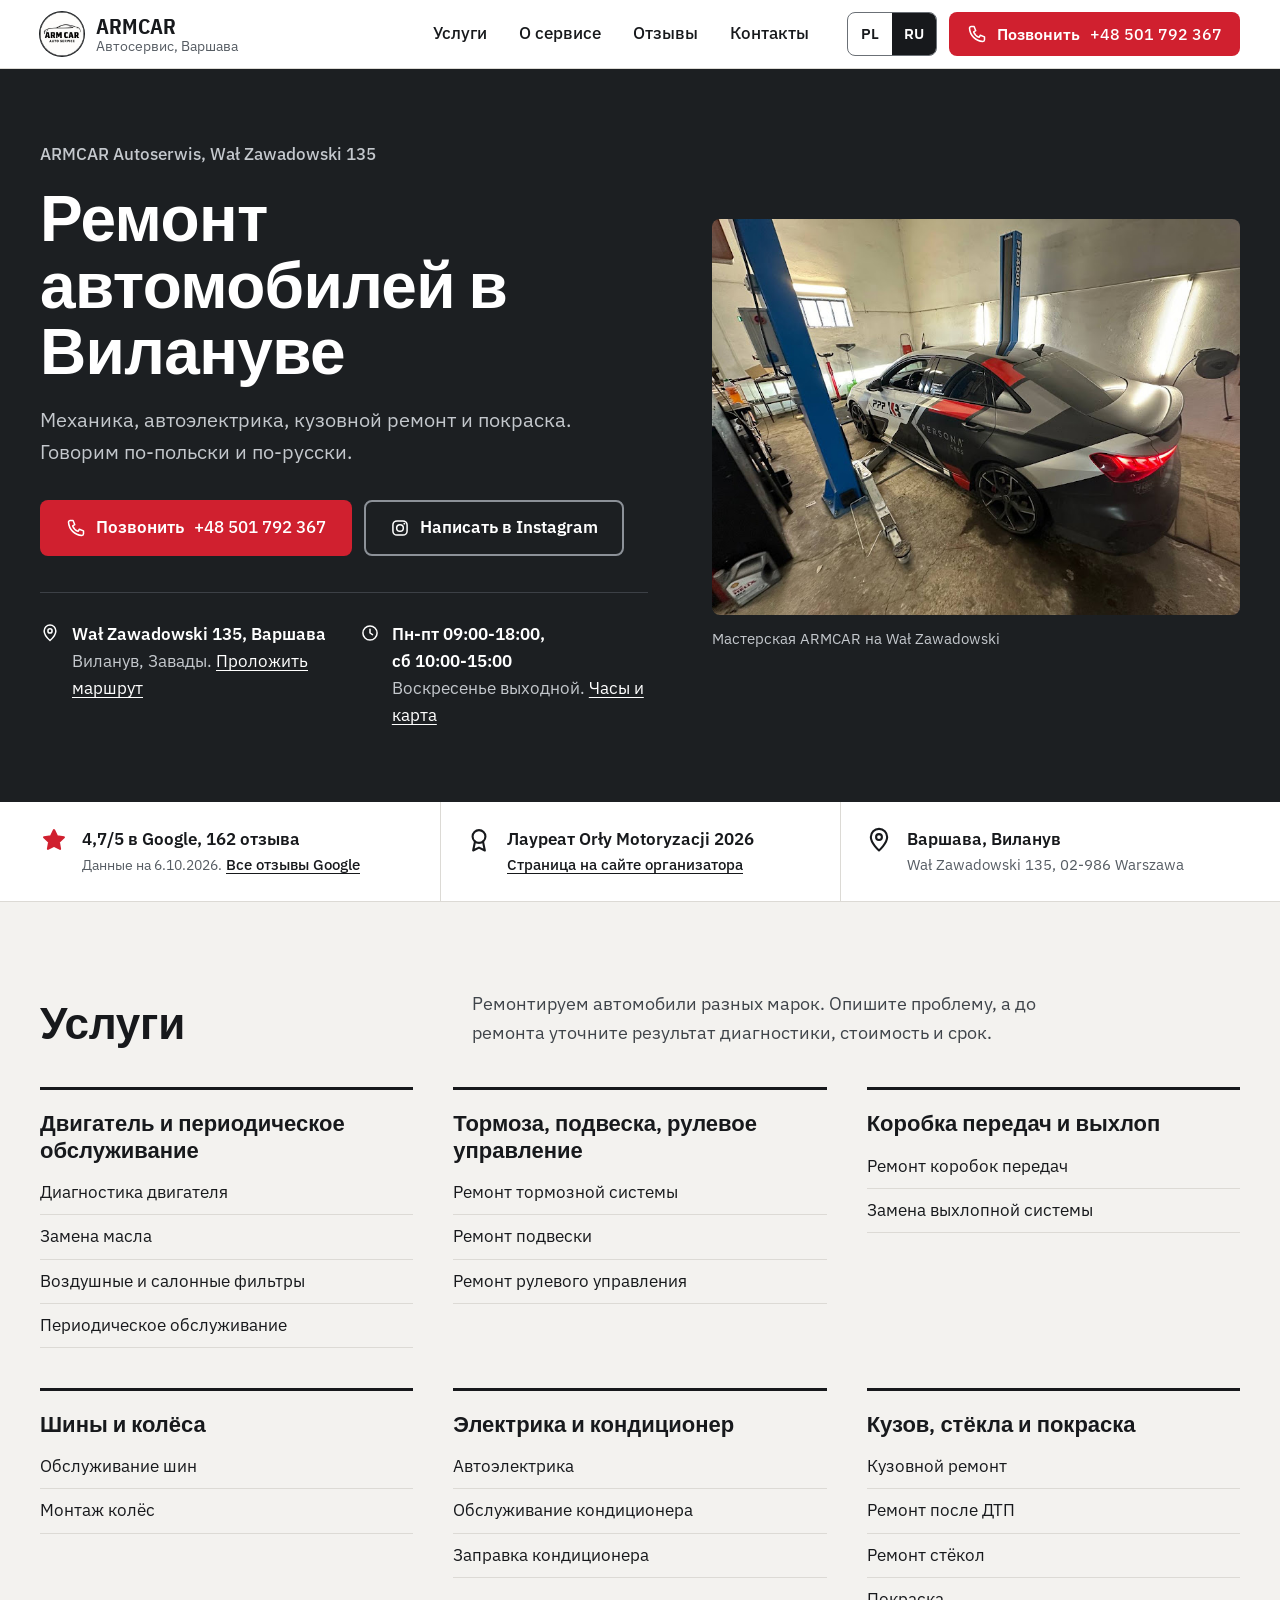
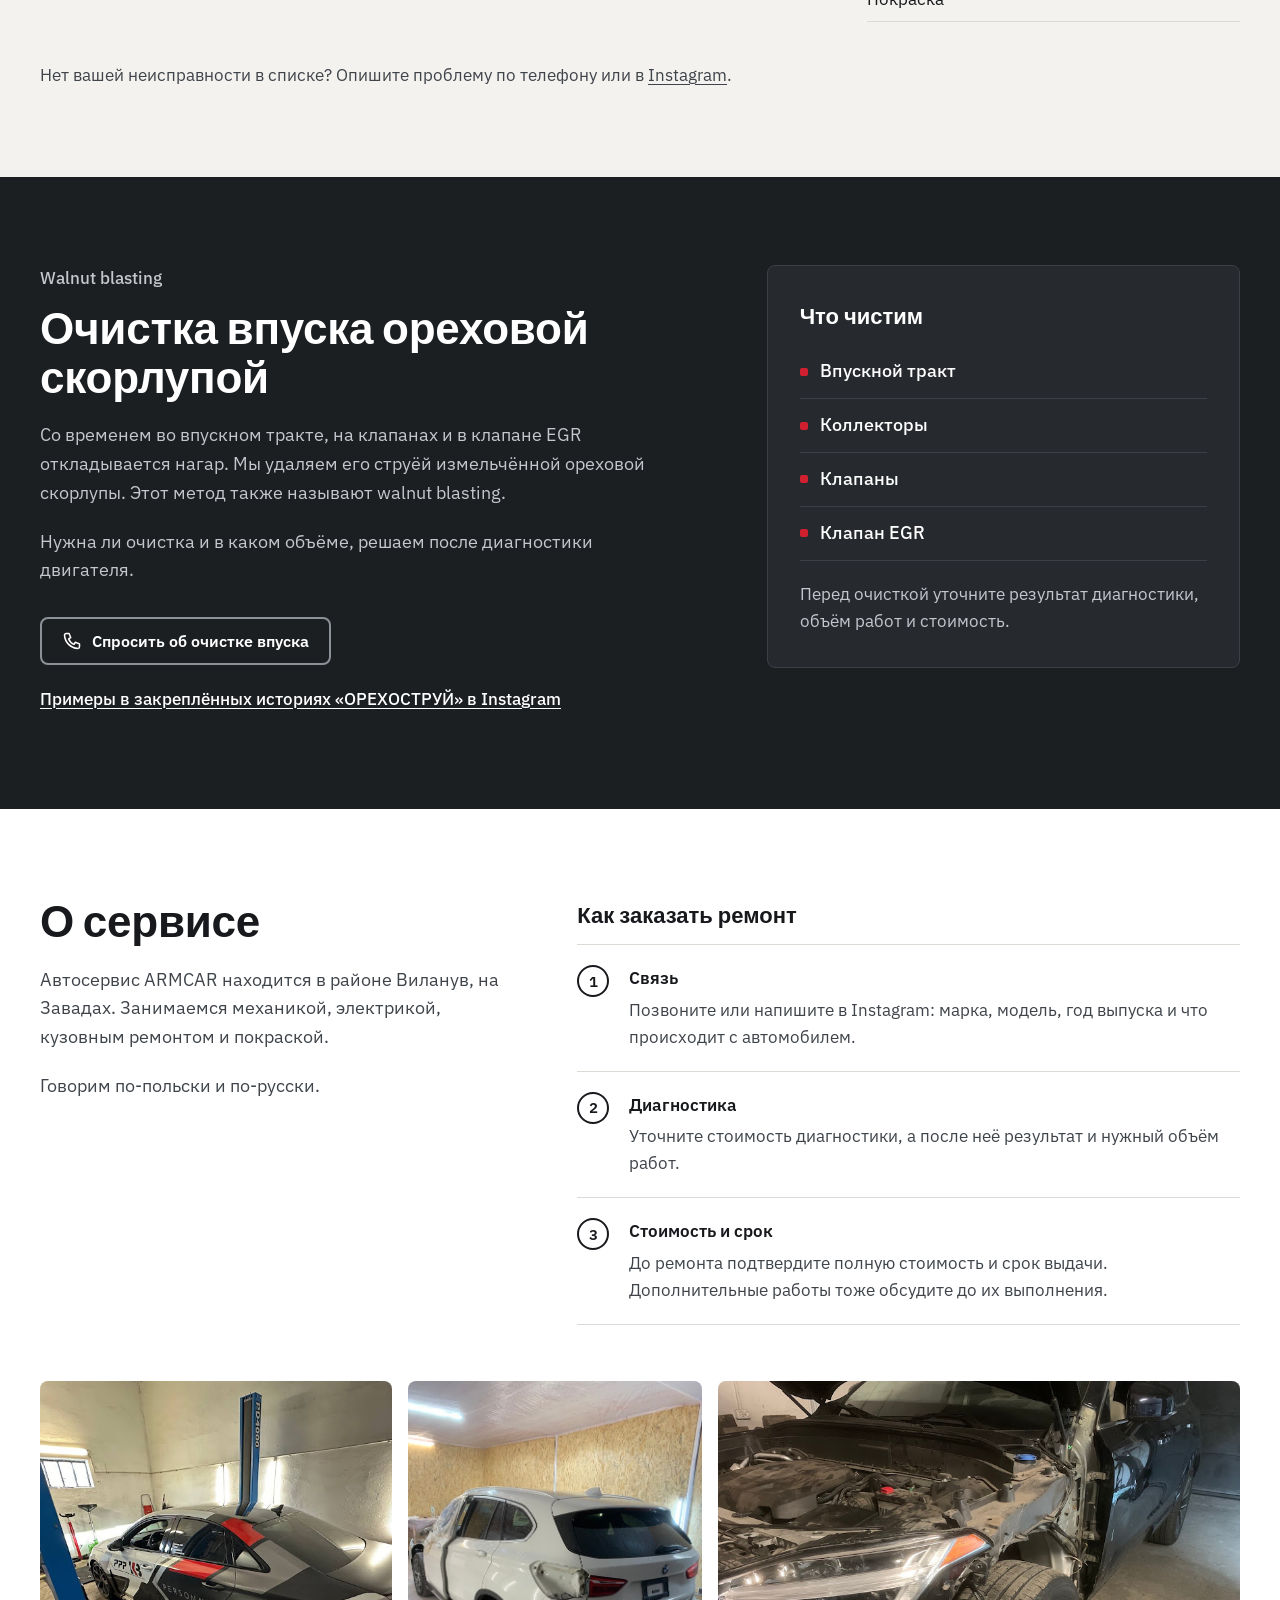
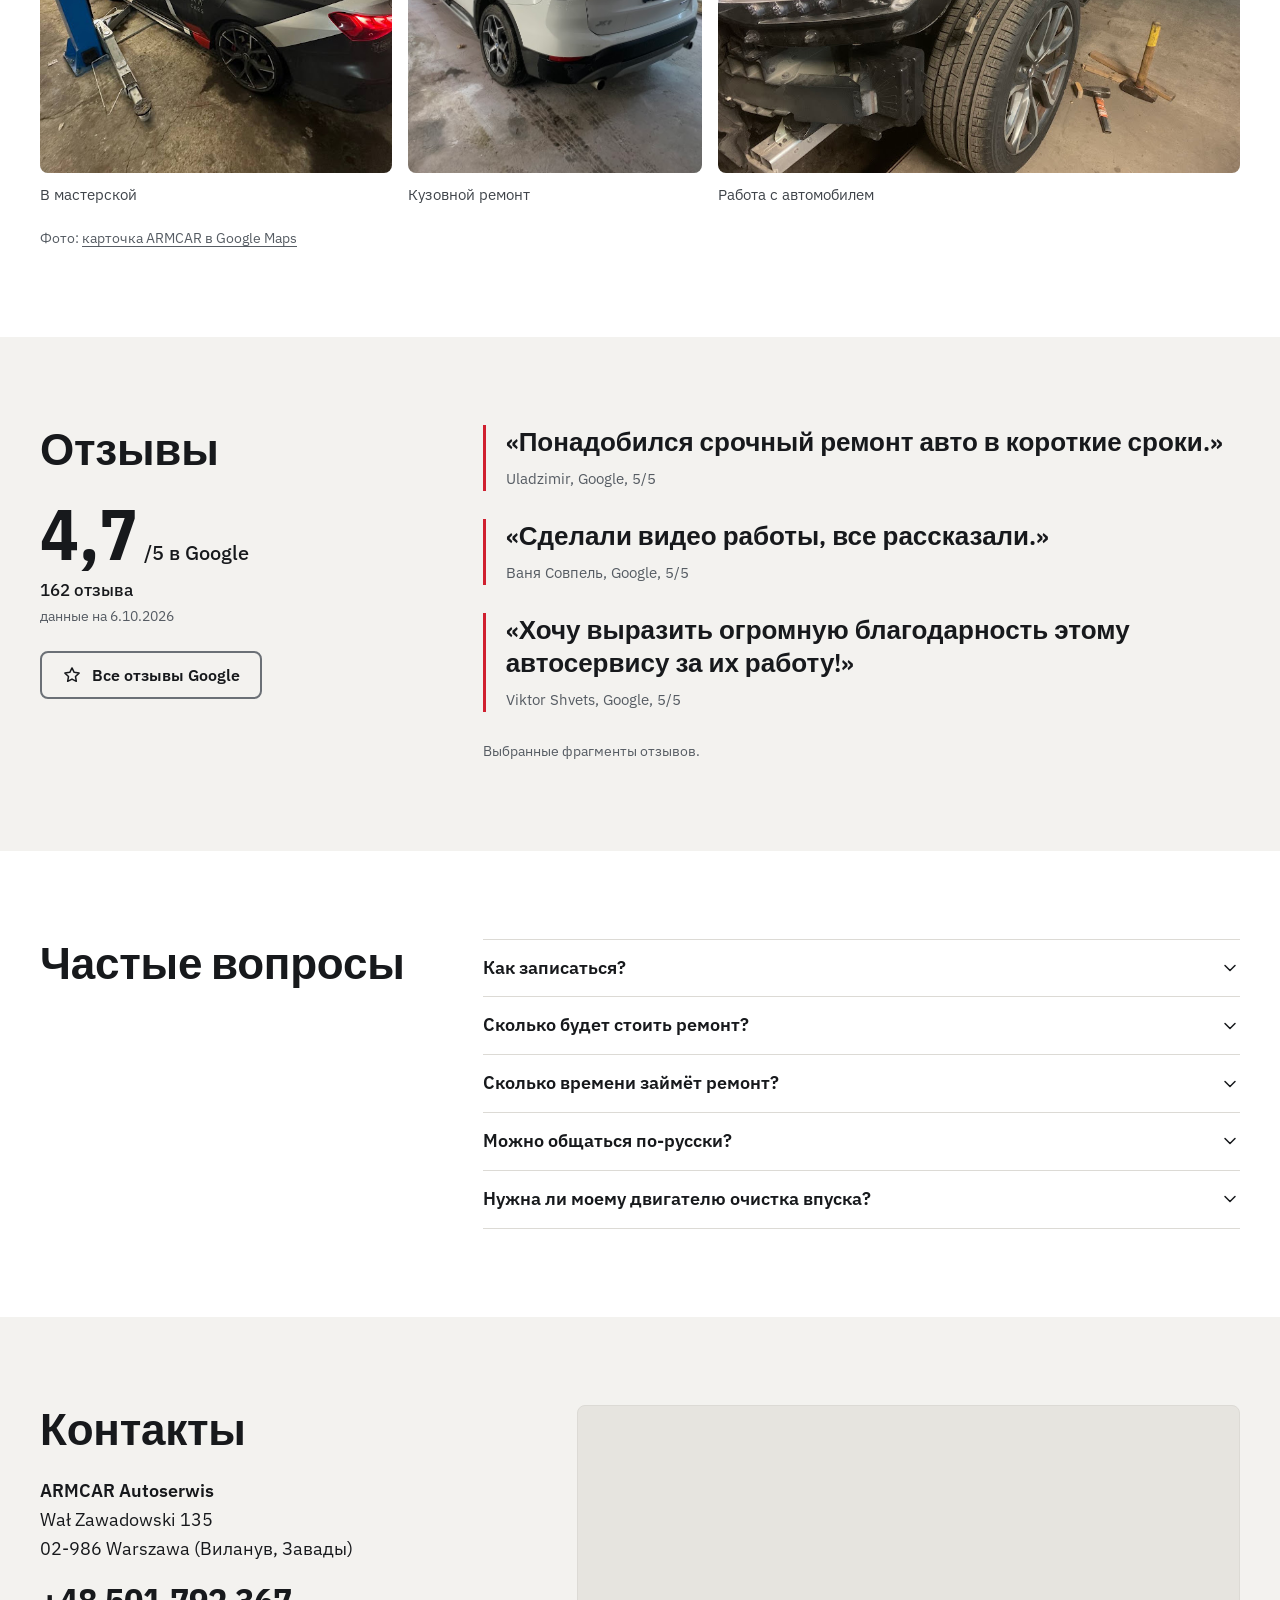
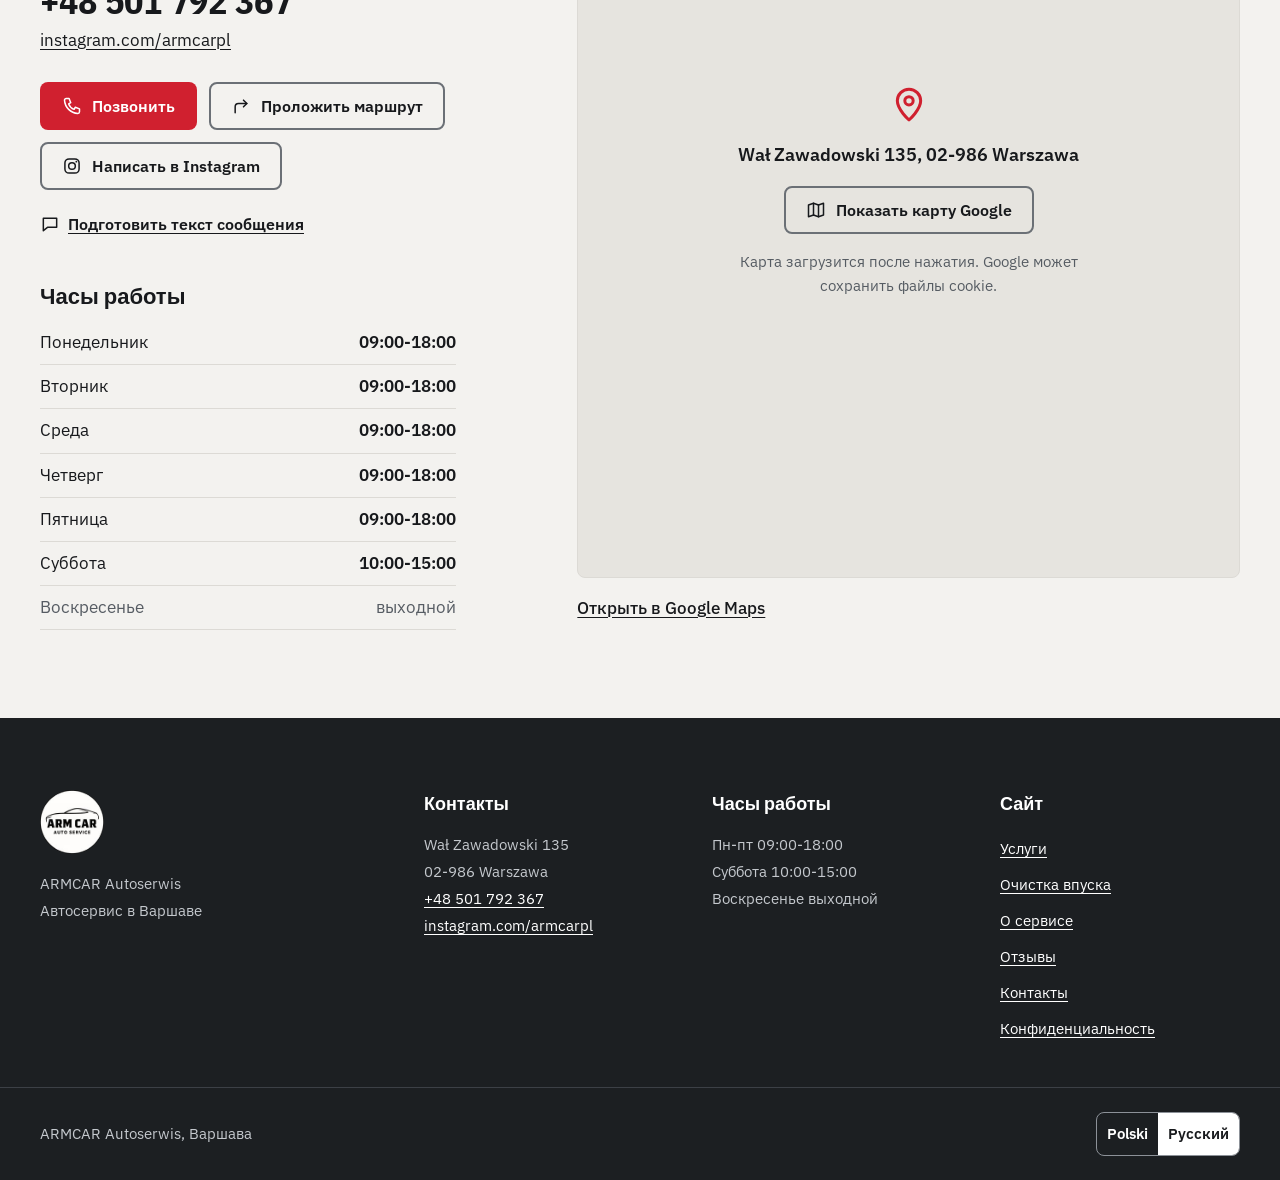
==== commit 41ff77ea: "Apply independent review fixes to ARMCAR content and preview indexing" ====
--- a/ru/index.html
+++ b/ru/index.html
@@ -3,6 +3,7 @@
 <head>
   <meta charset="utf-8">
   <meta name="viewport" content="width=device-width, initial-scale=1, viewport-fit=cover">
+  <meta name="robots" content="noindex, follow">
   <title>ARMCAR Autoserwis, Варшава, Виланув: диагностика и ремонт автомобилей</title>
   <meta name="description" content="ARMCAR Autoserwis, Wał Zawadowski 135, Варшава. Диагностика, механика, автоэлектрика, кузовной ремонт, покраска, кондиционеры и очистка впуска ореховой скорлупой. Тел. +48 501 792 367.">
   <link rel="canonical" href="https://mrabets.github.io/armcar-autoserwis/ru/">
@@ -31,7 +32,6 @@
     "@context": "https://schema.org",
     "@type": "AutoRepair",
     "name": "ARMCAR Autoserwis",
-    "url": "https://mrabets.github.io/armcar-autoserwis/",
     "telephone": "+48501792367",
     "address": {
       "@type": "PostalAddress",
@@ -153,7 +153,7 @@
             <li class="fact">
               <svg class="icon fact__icon" aria-hidden="true"><use href="#i-clock"/></svg>
               <span>
-                <strong class="fact__title">Пн-пт 09:00-18:00, сб 10:00-15:00</strong>
+                <strong class="fact__title"><span class="nowrap">Пн-пт 09:00-18:00</span>, <span class="nowrap">сб 10:00-15:00</span></strong>
                 <span class="fact__text">Воскресенье выходной. <a href="#kontakty">Часы и карта</a></span>
               </span>
             </li>
@@ -196,7 +196,7 @@
       <div class="container">
         <div class="section-head">
           <h2 class="section-title" id="services-title">Услуги</h2>
-          <p class="section-lead">Ремонтируем автомобили разных марок. Начинаем с диагностики, а объём работ и стоимость согласуем до ремонта.</p>
+          <p class="section-lead">Ремонтируем автомобили разных марок. Опишите проблему, а до ремонта уточните результат диагностики, стоимость и срок.</p>
         </div>
 
         <div class="services">
@@ -221,14 +221,13 @@
             <h3 class="service__title">Коробка передач и выхлоп</h3>
             <ul class="service__list">
               <li>Ремонт коробок передач</li>
-              <li>Ремонт выхлопной системы</li>
+              <li>Замена выхлопной системы</li>
             </ul>
           </article>
           <article class="service">
             <h3 class="service__title">Шины и колёса</h3>
             <ul class="service__list">
               <li>Обслуживание шин</li>
-              <li>Замена шин</li>
               <li>Монтаж колёс</li>
             </ul>
           </article>
@@ -278,7 +277,7 @@
             <li>Клапаны</li>
             <li>Клапан EGR</li>
           </ul>
-          <p class="feature__panel-note">Объём работ и стоимость согласуем после диагностики, до начала очистки.</p>
+          <p class="feature__panel-note">Перед очисткой уточните результат диагностики, объём работ и стоимость.</p>
         </div>
       </div>
     </section>
@@ -288,23 +287,23 @@
         <div class="about">
           <div class="about__intro">
             <h2 class="section-title" id="about-title">О сервисе</h2>
-            <p>Независимый автосервис ARMCAR находится в районе Виланув, на Завадах. Занимаемся механикой, электрикой, кузовным ремонтом и покраской.</p>
-            <p>С клиентами общается администратор: объясняет результат диагностики и согласует работы. Говорим по-польски и по-русски.</p>
+            <p>Автосервис ARMCAR находится в районе Виланув, на Завадах. Занимаемся механикой, электрикой, кузовным ремонтом и покраской.</p>
+            <p>Говорим по-польски и по-русски.</p>
           </div>
           <div class="about__process">
-            <h3 class="about__subtitle">Как мы работаем</h3>
+            <h3 class="about__subtitle">Как заказать ремонт</h3>
             <ol class="steps">
               <li class="step">
                 <h4 class="step__title">Связь</h4>
                 <p>Позвоните или напишите в Instagram: марка, модель, год выпуска и что происходит с автомобилем.</p>
               </li>
               <li class="step">
-                <h4 class="step__title">Диагностика и согласование</h4>
-                <p>Проверяем автомобиль, объясняем результат и согласуем объём работ и стоимость.</p>
+                <h4 class="step__title">Диагностика</h4>
+                <p>Уточните стоимость диагностики, а после неё результат и нужный объём работ.</p>
               </li>
               <li class="step">
-                <h4 class="step__title">Ремонт</h4>
-                <p>Выполняем согласованные работы. По запросу присылаем фото или видео ремонта.</p>
+                <h4 class="step__title">Стоимость и срок</h4>
+                <p>До ремонта подтвердите полную стоимость и срок выдачи. Дополнительные работы тоже обсудите до их выполнения.</p>
               </li>
             </ol>
           </div>
@@ -373,7 +372,7 @@
           <details class="faq__item">
             <summary class="faq__question">Сколько будет стоить ремонт?<svg class="icon faq__icon" aria-hidden="true"><use href="#i-chevron"/></svg></summary>
             <div class="faq__answer">
-              <p>Цена зависит от неисправности и нужных запчастей. При записи уточните стоимость диагностики. До ремонта подтвердите полную сумму за запчасти и работу, включая VAT. Дополнительные работы тоже нужно согласовать.</p>
+              <p>Цена зависит от неисправности и нужных запчастей. При записи уточните стоимость диагностики. До ремонта подтвердите полную сумму за запчасти и работу, включая VAT. Дополнительные работы тоже обсудите до их выполнения.</p>
             </div>
           </details>
           <details class="faq__item">
@@ -467,7 +466,7 @@
     <div class="container site-footer__grid">
       <div class="site-footer__brand">
         <img class="brand__logo brand__logo--large" src="../assets/img/logo.jpg" width="150" height="150" alt="Логотип ARMCAR" loading="lazy" decoding="async">
-        <p>ARMCAR Autoserwis<br>Независимый автосервис в Варшаве</p>
+        <p>ARMCAR Autoserwis<br>Автосервис в Варшаве</p>
       </div>
       <div>
         <h2 class="site-footer__heading">Контакты</h2>
@@ -480,7 +479,7 @@
       </div>
       <div>
         <h2 class="site-footer__heading">Часы работы</h2>
-        <p>Пн-пт 09:00-18:00<br>Суббота 10:00-15:00<br>Воскресенье выходной</p>
+        <p><span class="nowrap">Пн-пт 09:00-18:00</span><br><span class="nowrap">Суббота 10:00-15:00</span><br>Воскресенье выходной</p>
       </div>
       <div>
         <h2 class="site-footer__heading">Сайт</h2>
--- a/assets/css/styles.css
+++ b/assets/css/styles.css
@@ -141,6 +141,10 @@
   border: 0;
 }
 
+.nowrap {
+  white-space: nowrap;
+}
+
 .skip-link {
   position: absolute;
   top: 0.5rem;
